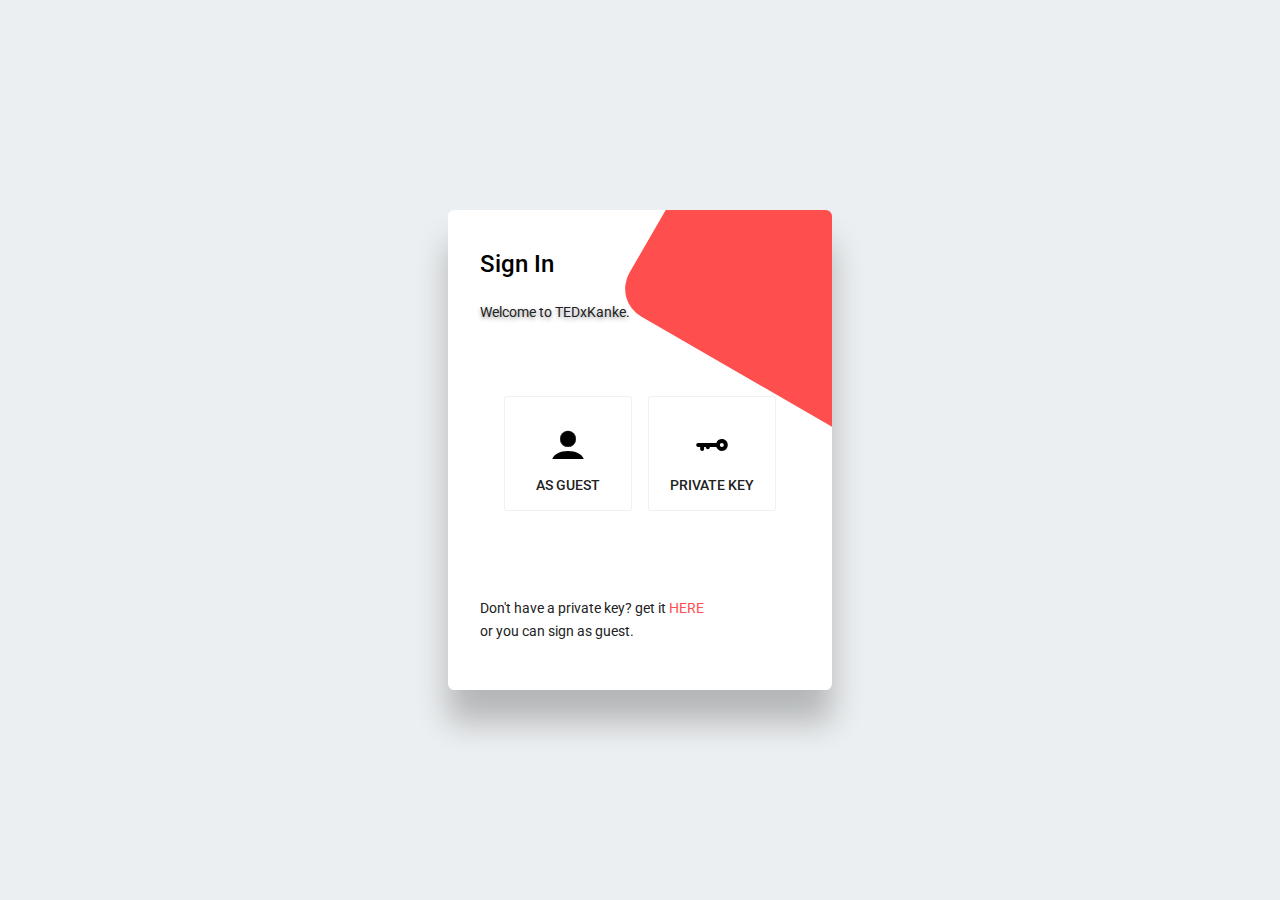
==== RIBC.html @ 10e26afc "8.2.4" ====
<!DOCTYPE html>
    <head>
        <meta charset="utf-8">
        <meta http-equiv="X-UA-Compatible" content="IE=edge">
        <title>RIBC</title>
        <meta name="description" content="Web app for managing interns">
        <meta name="viewport" content="width=device-width, initial-scale=1">
        <!--<link rel="stylesheet" href="css/main.css">-->
        <style>* {
            -webkit-box-sizing: border-box;
                    box-sizing: border-box;
            font-family: 'Roboto', sans-serif;
          }
          
          :root {
            --accent-color: #FF4E4E;
            --background:   34, 34, 34;
            --foreground: #2a2a2a;
            --rgb-bw: 255, 255, 255;
            --light-text: #eee;
            --light-color: #aaa;
            --dark-color: #111;
          }
          
          body {
            margin: 0;
            font-size: 16px;
            background: rgba(var(--background), 1);
            color: rgba(var(--rgb-bw), 1);
            padding-bottom: 3rem;
          }
          
          h1, h2, h3, h4, h5 {
            font-weight: 500;
          }
          
          input[type="checkbox"] {
            display: none;
          }
          
          .checkbox svg {
            fill: none;
            stroke: rgba(var(--rgb-bw), 0.8);
            stroke-width: 6;
            overflow: visible;
            height: 1.6rem;
            width: 1.6rem;
          }
          
          .checkbox svg .check {
            stroke-dashoffset: 70;
            stroke-dasharray: 70;
            -webkit-transition: stroke-dashoffset 0.3s ease;
            transition: stroke-dashoffset 0.3s ease;
          }
          
          .checkbox input:checked + svg {
            stroke: #00C853;
          }
          
          .checkbox input:checked + svg .check {
            stroke-dashoffset: 0;
          }
          
          .switch {
            display: flexbox;
            width: 2rem;
            -ms-flex-line-pack: center;
                align-content: center;
            position: relative;
            height: 1.5rem;
            z-index: 1;
            margin-right: 1rem;
            -ms-flex-item-align: center;
                align-self: center;
            -webkit-tap-highlight-color: transparent;
          }
          
          .switch input {
            opacity: 0;
            width: 0;
            height: 0;
          }
          
          .slider {
            position: absolute;
            cursor: pointer;
            top: 0;
            left: 0;
            right: 0;
            bottom: 0;
            width: 3rem;
            background-color: var(--dark-color);
            -webkit-transition: .4s;
            transition: .4s;
          }
          
          .slider:before {
            position: absolute;
            -ms-flex-item-align: center;
                -ms-grid-row-align: center;
                align-self: center;
            content: "";
            height: 1.6rem;
            width: 1.6rem;
            background-color: white;
            -webkit-transform: translateY(-1px);
                    transform: translateY(-1px);
            -webkit-transition: .4s;
            transition: .4s;
            -webkit-box-shadow: 0 2px 4px rgba(0, 0, 0, 0.24);
                    box-shadow: 0 2px 4px rgba(0, 0, 0, 0.24);
          }
          
          input:checked + .slider {
            background-color: var(--accent-color);
          }
          
          input:checked + .slider:before {
            -webkit-transform: translate(1.5rem, -1px);
                    transform: translate(1.5rem, -1px);
          }
          
          .slider.round {
            border-radius: 2rem;
          }
          
          .slider.round:before {
            border-radius: 50%;
          }
          
          #settings_page {
            padding: 1rem;
          }
          
          #settings_page section {
            width: 100%;
            border-bottom: 1px solid rgba(var(--rgb-bw), 0.1);
            display: -ms-grid;
            display: grid;
            padding-bottom: 1rem;
          }
          
          #settings_page section:last-of-type {
            border: none;
          }
          
          #settings_page h3, #settings_page h4 {
            display: flexbox;
            width: 100%;
            -ms-flex-item-align: center;
                align-self: center;
          }
          
          #settings_page h5 {
            margin: 0;
            -ms-flex-item-align: center;
                -ms-grid-row-align: center;
                align-self: center;
            font-weight: normal;
            opacity: 0.9;
          }
          
          #settings_page button {
            background: transparent;
            border: 1px solid #D32F2F;
            color: #D32F2F;
            margin: 1rem 0;
            width: -webkit-min-content;
            width: -moz-min-content;
            width: min-content;
            white-space: nowrap;
          }
          
          #settings_page button svg {
            fill: none;
            stroke: rgba(var(--rgb-bw), 0.8);
            stroke-width: 6;
            overflow: visible;
            stroke: #D32F2F;
          }
          
          #settings_page button:hover {
            background: #D32F2F;
            color: white;
          }
          
          #settings_page button:hover svg {
            stroke: white;
          }
          
          #settings_page div {
            display: -webkit-box;
            display: -ms-flexbox;
            display: flex;
            width: 100%;
            padding: 1rem 0;
            -ms-flex-line-pack: center;
                align-content: center;
          }
          
          #settings_page .row {
            -webkit-box-flex: 1;
                -ms-flex: 1;
                    flex: 1;
          }
          
          #settings_page .row span {
            font-size: 0.8rem;
          }
          
          #settings_page .border-card {
            color: inherit;
            text-decoration: none;
            display: -webkit-box;
            display: -ms-flexbox;
            display: flex;
            padding: 0.5rem 0;
            width: auto;
          }
          
          #settings_page .border-card svg {
            fill: var(--accent-color);
            display: flexbox;
            height: 2rem;
            -ms-flex-item-align: center;
                align-self: center;
            margin: 0.5rem;
          }
          
          .container-card {
            position: relative;
            background: var(--foreground);
            border-radius: 0.4rem;
          }
          
          .popup-container {
            display: -ms-grid;
            display: grid;
            position: fixed;
            top: 0;
            bottom: 0;
            left: 0;
            right: 0;
            place-items: center;
            background: rgba(0, 0, 0, 0.24);
            z-index: 10;
            -webkit-transition: opacity 0.3s ease;
            transition: opacity 0.3s ease;
          }
          
          .popup-container .popup {
            -ms-flex-item-align: end;
                align-self: flex-end;
            -ms-flex-wrap: wrap;
                flex-wrap: wrap;
            width: 100%;
            border-radius: 0.5rem 0.5rem 0 0;
            padding: 1rem;
            position: relative;
            display: -webkit-box;
            display: -ms-flexbox;
            display: flex;
            background: var(--foreground);
            -webkit-transform: translateY(1rem);
                    transform: translateY(1rem);
            -webkit-transition: -webkit-transform 0.3s ease;
            transition: -webkit-transform 0.3s ease;
            transition: transform 0.3s ease;
            transition: transform 0.3s ease, -webkit-transform 0.3s ease;
            -webkit-box-shadow: 0 2rem 2rem rgba(0, 0, 0, 0.24);
                    box-shadow: 0 2rem 2rem rgba(0, 0, 0, 0.24);
          }
          
          .popup-container .popup h5 {
            margin: 0.5rem 0;
          }
          
          .popup-container .popup button:first-of-type {
            margin-left: auto;
          }
          
          .popup-container .popup .container-header {
            -webkit-box-align: center;
                -ms-flex-align: center;
                    align-items: center;
            padding: 0;
          }
          
          .popup-container .popup .container-header button {
            background: rgba(var(--rgb-bw), 0.1);
            padding: 0.5rem 1rem 0.5rem 0.5rem;
          }
          
          .solid-background {
            background: rgba(var(--background), 1);
          }
          
          a {
            color: var(--accent-color);
            text-decoration: none;
            text-transform: uppercase;
          }
          
          .medium-top-bottom-margin {
            margin: 0.5rem 0;
          }
          
          #sign_in {
            border-radius: 0;
            -webkit-box-orient: vertical;
            -webkit-box-direction: normal;
                -ms-flex-flow: column wrap;
                    flex-flow: column wrap;
            padding: 2rem;
            overflow: hidden;
            margin: 1rem;
            -ms-flex-item-align: center;
                -ms-grid-row-align: center;
                align-self: center;
            width: calc(100% - 2rem);
          }
          
          #sign_in h2 {
            margin: 0.5rem 0;
            z-index: 3;
          }
          
          #sign_in p:first-of-type {
            margin-bottom: 4rem;
            z-index: 3;
            text-shadow: 0 2px 4px rgba(0, 0, 0, 0.4);
          }
          
          #sign_in span {
            position: absolute;
            background: var(--accent-color);
            border-radius: 10%;
            padding: 10rem;
            top: -8rem;
            right: -10rem;
            z-index: 1;
            -webkit-transform: rotate(30deg);
                    transform: rotate(30deg);
          }
          
          #sign_in div:first-of-type {
            display: -webkit-box;
            display: -ms-flexbox;
            display: flex;
            -webkit-box-pack: center;
                -ms-flex-pack: center;
                    justify-content: center;
            margin-bottom: 4rem;
            z-index: 3;
          }
          
          #sign_in div:first-of-type button {
            margin: initial;
            -webkit-box-pack: center;
                -ms-flex-pack: center;
                    justify-content: center;
            text-align: center;
            -webkit-box-orient: vertical;
            -webkit-box-direction: normal;
                -ms-flex-direction: column;
                    flex-direction: column;
            margin: 0.5rem;
            width: 8rem;
            background: var(--foreground);
            -webkit-transition: -webkit-box-shadow 0.3s ease;
            transition: -webkit-box-shadow 0.3s ease;
            transition: box-shadow 0.3s ease;
            transition: box-shadow 0.3s ease, -webkit-box-shadow 0.3s ease;
            border: 1px solid rgba(var(--rgb-bw), 0.06);
          }
          
          #sign_in div:first-of-type button svg {
            height: 2rem;
            width: 2rem;
            margin: 1rem;
          }
          
          #sign_in div:first-of-type button:hover {
            -webkit-box-shadow: 0.1rem 0.2rem 2rem rgba(0, 0, 0, 0.24);
                    box-shadow: 0.1rem 0.2rem 2rem rgba(0, 0, 0, 0.24);
          }
          
          #sign_in #priv_key_sign_in {
            display: -webkit-box;
            display: -ms-flexbox;
            display: flex;
            -webkit-box-orient: vertical;
            -webkit-box-direction: normal;
                -ms-flex-flow: column wrap;
                    flex-flow: column wrap;
            z-index: 3;
          }
          
          #sign_in #priv_key_sign_in .input {
            background: rgba(0, 0, 0, 0.24);
          }
          
          #sign_in #priv_key_sign_in button {
            margin-left: initial;
            margin-bottom: 2rem;
            background: rgba(var(--rgb-bw), 0.04);
            width: -webkit-fit-content;
            width: -moz-fit-content;
            width: fit-content;
          }
          
          .task {
            display: -ms-grid;
            display: grid;
            -ms-grid-columns: auto 1fr;
                grid-template-columns: auto 1fr;
            margin: 0 1rem;
          }
          
          .task:last-of-type .left .line {
            -webkit-transform: scaleY(0);
                    transform: scaleY(0);
          }
          
          .task .left {
            display: -webkit-box;
            display: -ms-flexbox;
            display: flex;
            position: relative;
            -webkit-box-pack: center;
                -ms-flex-pack: center;
                    justify-content: center;
            padding-top: 0.5rem;
          }
          
          .task .left .circle {
            display: -webkit-inline-box;
            display: -ms-inline-flexbox;
            display: inline-flex;
            position: relative;
            -ms-flex-item-align: start;
                align-self: flex-start;
            height: 1rem;
            width: 1rem;
            border-radius: 50%;
            background: var(--foreground);
            border: solid 2px rgba(var(--rgb-bw), 0.4);
            z-index: 1;
          }
          
          .task .left .line {
            position: absolute;
            left: 50%;
            height: 100%;
            width: 2px;
            -webkit-transform: translateX(-50%) scaleY(1);
                    transform: translateX(-50%) scaleY(1);
            background-color: rgba(var(--rgb-bw), 0.4);
          }
          
          .task .right {
            margin-left: 1rem;
            display: -webkit-box;
            display: -ms-flexbox;
            display: flex;
            -webkit-box-orient: vertical;
            -webkit-box-direction: normal;
                -ms-flex-direction: column;
                    flex-direction: column;
            width: 100%;
          }
          
          .task .right .apply-cont {
            width: 100%;
            display: -webkit-box;
            display: -ms-flexbox;
            display: flex;
            -webkit-box-orient: horizontal;
            -webkit-box-direction: normal;
                -ms-flex-direction: row;
                    flex-direction: row;
          }
          
          .task .right .apply-cont h4 {
            -webkit-box-flex: 1;
                -ms-flex: 1;
                    flex: 1;
          }
          
          .task h4 {
            margin-top: 0.4rem;
            margin-bottom: 1rem;
          }
          
          .task p {
            padding-bottom: 2rem;
          }
          
          .task .assigned-interns .assigned-intern {
            padding: 0.4rem;
          }
          
          .completed-task .left .circle {
            border: solid 2px #00C853 !important;
            background: #00C853 !important;
          }
          
          .completed-task .left .line {
            background-color: #00C853 !important;
          }
          
          .page {
            gap: 1rem;
            display: -ms-grid;
            display: grid;
            position: relative;
            margin: 1rem;
            -webkit-animation: fadein 0.4s ease;
                    animation: fadein 0.4s ease;
          }
          
          .fade-in {
            -webkit-animation: fadein 0.4s ease;
                    animation: fadein 0.4s ease;
          }
          
          @-webkit-keyframes fadein {
            0% {
              opacity: 0;
            }
            100% {
              opacity: 1;
            }
          }
          
          @keyframes fadein {
            0% {
              opacity: 0;
            }
            100% {
              opacity: 1;
            }
          }
          
          .title {
            font-weight: 500;
          }
          
          .padding {
            padding: 1rem;
          }
          
          #dashboard {
            padding-bottom: 5rem;
            -ms-grid-columns: auto;
                grid-template-columns: auto;
          }
          
          #dashboard .container-card svg:first-of-type {
            fill: rgba(var(--rgb-bw), 1);
            height: 1.4rem;
            width: 1.4rem;
            margin-right: 0.5rem;
          }
          
          #background_art {
            position: fixed;
            pointer-events: none;
            height: 100vh;
            top: 0;
            bottom: 0;
            right: 0;
            z-index: -1;
            overflow: visible;
          }
          
          #confirmation {
            -webkit-box-orient: vertical;
            -webkit-box-direction: normal;
                -ms-flex-direction: column;
                    flex-direction: column;
            -webkit-box-pack: center;
                -ms-flex-pack: center;
                    justify-content: center;
            padding: 1rem;
          }
          
          #confirmation p {
            margin: 1rem;
            font-size: 1rem;
            font-weight: 500;
            color: rgba(var(--rgb-bw), 1) !important;
          }
          
          #confirmation div {
            display: -webkit-box;
            display: -ms-flexbox;
            display: flex;
          }
          
          #confirmation div button:first-of-type {
            margin-left: auto;
          }
          
          .input {
            display: -webkit-box;
            display: -ms-flexbox;
            display: flex;
            width: 100%;
            margin: 1rem 0;
            background: rgba(var(--rgb-bw), 0.06);
            -webkit-box-align: center;
                -ms-flex-align: center;
                    align-items: center;
            border-radius: 0.2rem;
            overflow: hidden;
          }
          
          .input input, .input textarea {
            color: var(--light-text);
            padding: 1rem 0.5rem;
            width: 100%;
            font-size: 1rem;
            background: transparent;
            margin-left: 0;
          }
          
          .input input:focus, .input textarea:focus {
            outline: none;
          }
          
          .input svg {
            height: 1.2rem;
            width: 1.2rem;
            margin: 0 0.5rem 0 1rem;
            fill: none;
            stroke: rgba(var(--rgb-bw), 0.8);
            stroke-width: 6;
            overflow: visible;
          }
          
          .input:focus-within {
            background: rgba(0, 0, 0, 0.1);
          }
          
          input, button, textarea {
            position: relative;
            border: none;
            font-size: 1rem;
            border-radius: 0.2rem;
          }
          
          button {
            position: relative;
            height: inherit;
            padding: 1rem;
            background: transparent;
            -webkit-transition: background 0.3s ease;
            transition: background 0.3s ease;
            display: -webkit-inline-box;
            display: -ms-inline-flexbox;
            display: inline-flex;
            -webkit-box-align: center;
                -ms-flex-align: center;
                    align-items: center;
            margin: 0 0.2rem;
            font-weight: 500;
            text-transform: uppercase;
            cursor: pointer;
            color: var(--light-text);
            font-size: 0.9rem;
          }
          
          button svg {
            fill: rgba(var(--rgb-bw), 1);
            height: 1rem;
          }
          
          button:focus {
            outline: none;
          }
          
          button[disabled] {
            opacity: 0.5 !important;
            cursor: default;
          }
          
          .show {
            display: block;
          }
          
          .hide {
            opacity: 0;
            pointer-events: none;
          }
          
          .hide-completely {
            display: none !important;
          }
          
          .hide-on-mobile, .hide-page-on-mobile {
            display: none;
          }
          
          .hide-on-desktop {
            display: initial;
          }
          
          .no-transformations {
            -webkit-transform: none !important;
                    transform: none !important;
          }
          
          .no-bottom-margin {
            margin-bottom: 0;
          }
          
          .top-margin {
            margin-top: 0.3rem;
          }
          
          .chatInput {
            overflow: hidden;
            -webkit-box-align: center;
                -ms-flex-align: center;
                    align-items: center;
            padding: 0;
          }
          
          .chatInput textarea {
            resize: none;
          }
          
          .chatInput button {
            -webkit-transition: -webkit-transform 0.3s ease;
            transition: -webkit-transform 0.3s ease;
            transition: transform 0.3s ease;
            transition: transform 0.3s ease, -webkit-transform 0.3s ease;
            -webkit-transform: scale(0);
                    transform: scale(0);
            -ms-flex-item-align: end;
                align-self: flex-end;
            padding: 1rem;
          }
          
          .chatInput button svg {
            margin: 0;
            fill: rgba(var(--rgb-bw), 1);
          }
          
          #top_nav {
            position: relative;
            display: -webkit-box;
            display: -ms-flexbox;
            display: flex;
            -webkit-box-orient: horizontal;
            -webkit-box-direction: normal;
                -ms-flex-direction: row;
                    flex-direction: row;
            -webkit-box-align: center;
                -ms-flex-align: center;
                    align-items: center;
            padding: 0.5rem;
            z-index: 4;
          }
          
          #top_nav .spacer {
            -webkit-box-flex: 1;
                -ms-flex: 1;
                    flex: 1;
          }
          
          #top_nav .logo {
            margin-right: 0.5rem;
          }
          
          .logo {
            display: -webkit-box;
            display: -ms-flexbox;
            display: flex;
            -webkit-box-align: center;
                -ms-flex-align: center;
                    align-items: center;
            font-size: 1.2rem;
            -webkit-box-pack: center;
                -ms-flex-pack: center;
                    justify-content: center;
            width: 100%;
          }
          
          .logo .cls-2, .logo .cls-3 {
            fill: rgba(var(--rgb-bw), 1);
            font-size: 146.9px;
            font-family: ArialMT, Arial;
          }
          
          .logo svg {
            height: 2.5rem;
          }
          
          .logo h4 {
            margin: 0;
          }
          
          .active {
            opacity: 1 !important;
            color: var(--accent-color);
          }
          
          .active svg {
            fill: var(--accent-color);
          }
          
          .svg-margin-right svg {
            margin-right: 0.5rem;
          }
          
          .project-card {
            text-transform: capitalize;
          }
          
          .intern-card {
            -webkit-user-select: none;
               -moz-user-select: none;
                -ms-user-select: none;
                    user-select: none;
          }
          
          .intern-card span:first-of-type {
            padding: 0.8rem;
            border-radius: 50%;
            background: #00897B;
            margin-right: 1rem;
            color: rgba(var(--background), 1);
            font-weight: 500;
            font-size: 1.2rem;
            line-height: 0;
            display: -webkit-inline-box;
            display: -ms-inline-flexbox;
            display: inline-flex;
            -webkit-box-pack: center;
                -ms-flex-pack: center;
                    justify-content: center;
            -webkit-box-align: center;
                -ms-flex-align: center;
                    align-items: center;
            text-transform: uppercase;
          }
          
          .intern-card span:first-of-type::after {
            content: "";
            display: block;
            padding-bottom: 100%;
          }
          
          .intern-card span:nth-of-type(2) {
            -webkit-box-flex: 1;
                -ms-flex: 1;
                    flex: 1;
            text-transform: capitalize;
          }
          
          .intern-card span:nth-of-type(3) {
            display: -webkit-inline-box;
            display: -ms-inline-flexbox;
            display: inline-flex;
            -webkit-box-align: center;
                -ms-flex-align: center;
                    align-items: center;
            -ms-flex-line-pack: center;
                align-content: center;
            font-weight: 500;
            font-size: 1.2rem;
            color: var(--light-text);
          }
          
          .intern-card span:nth-of-type(3) svg {
            fill: #FF5722 !important;
            height: 1rem !important;
            width: 1rem !important;
            margin-right: 0.2rem;
          }
          
          .card {
            display: -webkit-box;
            display: -ms-flexbox;
            display: flex;
            -webkit-box-orient: horizontal;
            -webkit-box-direction: normal;
                -ms-flex-direction: row;
                    flex-direction: row;
            position: relative;
            -webkit-box-align: center;
                -ms-flex-align: center;
                    align-items: center;
            margin-bottom: 0.5rem;
            padding: 1rem;
          }
          
          .request-card {
            display: -webkit-box;
            display: -ms-flexbox;
            display: flex;
            position: relative;
            margin-bottom: 0.5rem;
            -webkit-box-align: left;
                -ms-flex-align: left;
                    align-items: left;
            -ms-flex-wrap: wrap;
                flex-wrap: wrap;
            padding: 1rem;
            border-bottom: 1px solid rgba(var(--rgb-bw), 0.1);
          }
          
          .request-card p {
            margin-top: 0;
            width: 100%;
            font-size: 1rem;
          }
          
          .request-card b {
            font-weight: 500;
          }
          
          .request-card button {
            padding: 0.2rem 0.6rem 0.2rem 0;
          }
          
          .request-card button:first-of-type {
            margin-left: auto;
          }
          
          .request-card:last-of-type {
            border-bottom: none;
          }
          
          .dropdown {
            position: relative;
            /*&:hover .dropdown-content {
                  display: flex;
              }*/
          }
          
          .dropdown-content {
            overflow: hidden;
            position: absolute;
            z-index: 2;
            margin: 1rem;
            right: 2rem;
            min-width: 24rem;
            background: var(--foreground);
            -webkit-box-shadow: 0.2rem 0.4rem 1rem rgba(0, 0, 0, 0.24), -0.1rem -0.2rem 0.4rem rgba(0, 0, 0, 0.12);
                    box-shadow: 0.2rem 0.4rem 1rem rgba(0, 0, 0, 0.24), -0.1rem -0.2rem 0.4rem rgba(0, 0, 0, 0.12);
            border-radius: 0.2rem;
          }
          
          #intern_updates .container-header {
            padding-right: 0;
            border-bottom: 1px solid rgba(var(--rgb-bw), 0.1);
          }
          
          #intern_updates .container-header button {
            padding: 1rem 0;
          }
          
          #intern_updates .container-header button:first-of-type {
            margin-right: 1rem;
          }
          
          #intern_updates .container-header button:last-of-type {
            margin-right: 1rem;
          }
          
          #update_container, #requests_container {
            display: -webkit-box;
            display: -ms-flexbox;
            display: flex;
            max-height: 80vh;
            overflow-y: auto;
            -webkit-box-orient: vertical;
            -webkit-box-direction: normal;
                -ms-flex-direction: column;
                    flex-direction: column;
          }
          
          #updates {
            -webkit-transition: opacity 0.3s ease;
            transition: opacity 0.3s ease;
          }
          
          .update {
            display: -webkit-box;
            display: -ms-flexbox;
            display: flex;
            -webkit-box-orient: vertical;
            -webkit-box-direction: normal;
                -ms-flex-direction: column;
                    flex-direction: column;
            padding: 1rem;
          }
          
          .update h4, .update h5 {
            margin: 0.2rem 0;
          }
          
          .update h4 {
            font-weight: bold;
            text-transform: capitalize;
          }
          
          .update h5 {
            color: #29B6F6;
            font-size: 0.7rem;
            font-weight: 500;
            text-transform: uppercase;
          }
          
          .container-header {
            display: -webkit-box;
            display: -ms-flexbox;
            display: flex;
            -webkit-box-align: center;
                -ms-flex-align: center;
                    align-items: center;
            -webkit-box-orient: horizontal;
            -webkit-box-direction: normal;
                -ms-flex-direction: row;
                    flex-direction: row;
            width: 100%;
            padding: 0 1rem;
          }
          
          .container-header h3 {
            -webkit-box-flex: 1;
                -ms-flex: 1;
                    flex: 1;
            font-weight: 500;
          }
          
          .container-header span {
            color: var(--accent-color);
            border-radius: 0.2rem;
            margin-right: 0.2rem;
            padding: 0.5rem 1rem;
            font-weight: 500;
          }
          
          .back-arrow {
            fill: none;
            stroke: rgba(var(--rgb-bw), 0.8);
            stroke-width: 6;
            overflow: visible;
            width: 2rem;
            height: 2rem;
            padding: 0.5rem 0.5rem 0.5rem 0;
            cursor: pointer;
          }
          
          .close-svg, .tick-mark {
            fill: none;
            stroke: rgba(var(--rgb-bw), 0.8);
            stroke-width: 6;
            overflow: visible;
            height: 2rem;
            width: 2rem;
          }
          
          .close-svg {
            padding: 0.6rem;
          }
          
          #textCopied {
            padding: 1rem;
            border-radius: 2rem;
            background: var(--sec-color);
            position: fixed;
            bottom: 0;
            pointer-events: none;
            margin: 2rem 0;
            left: 50%;
            -webkit-transform: translateX(-50%);
                    transform: translateX(-50%);
            -webkit-transition: 0.3s opacity ease;
            transition: 0.3s opacity ease;
            z-index: 10;
          }
          
          #intern_info {
            -webkit-box-orient: vertical;
            -webkit-box-direction: normal;
                -ms-flex-direction: column;
                    flex-direction: column;
          }
          
          #intern_info div {
            display: -webkit-box;
            display: -ms-flexbox;
            display: flex;
            -webkit-box-orient: horizontal;
            -webkit-box-direction: normal;
                -ms-flex-direction: row;
                    flex-direction: row;
            -webkit-box-align: center;
                -ms-flex-align: center;
                    align-items: center;
            width: 100%;
            margin-bottom: 1rem;
          }
          
          #intern_info div span {
            -webkit-box-flex: 1;
                -ms-flex: 1;
                    flex: 1;
            word-break: break-all;
            font-size: 0.9rem;
          }
          
          #intern_info div svg {
            fill: rgba(var(--rgb-bw), 1);
            height: 2.5rem;
            padding: 0.6rem;
            overflow: visible;
          }
          
          #intern_info .gold-fill {
            fill: #FF5722;
          }
          
          #intern_info #update_intern_score h4 {
            margin: 0;
            font-size: 2rem;
          }
          
          #intern_info #update_intern_score button {
            border: 1px solid rgba(var(--rgb-bw), 0.1);
          }
          
          #intern_info #update_intern_score button svg {
            stroke-width: 10;
            fill: none;
            stroke: var(--accent-color);
          }
          
          #intern_info #update_intern_score rect {
            stroke: transparent;
          }
          
          #intern_info h3 {
            text-transform: capitalize;
          }
          
          #intern_info h4, #intern_info h5 {
            margin-top: 0.5rem;
          }
          
          #project_info {
            -webkit-box-orient: vertical;
            -webkit-box-direction: normal;
                -ms-flex-direction: column;
                    flex-direction: column;
          }
          
          .branch-btn {
            border-radius: 0;
            padding: 0.5rem;
            border-radius: 0.2rem;
            margin: 0.5rem 0.5rem 0.5rem 0;
            -webkit-user-select: none;
               -moz-user-select: none;
                -ms-user-select: none;
                    user-select: none;
          }
          
          .active-branch {
            opacity: 1;
            color: var(--accent-color);
            background: rgba(var(--rgb-bw), 0.04);
          }
          
          .active-project {
            background: rgba(var(--rgb-bw), 0.06);
          }
          
          .opac {
            opacity: 1 !important;
          }
          
          p {
            font-size: 0.9rem;
            line-height: 1.6;
            color: var(--light-text);
          }
          
          .task-list-item {
            display: -ms-grid;
            display: grid;
            -ms-grid-columns: auto auto 1fr auto;
                grid-template-columns: auto auto 1fr auto;
                grid-template-areas: 'status . title options'
           'status . interns interns'
           'status . description description';
            padding: 1rem;
            gap: 0.5rem;
            -webkit-box-align: center;
                -ms-flex-align: center;
                    align-items: center;
            background: rgba(var(--rgb-bw), 0.02);
          }
          
          .task-list-item .checkbox {
            -ms-grid-row: 1;
            -ms-grid-row-span: 3;
            -ms-grid-column: 1;
            grid-area: status;
            padding: 0.5rem 0.5rem 0.5rem 0;
            -ms-flex-item-align: start !important;
                align-self: flex-start !important;
          }
          
          .task-list-item:first-of-type {
            margin-top: 1rem;
            border-radius: 0.2rem 0.2rem 0 0;
          }
          
          .task-list-item:last-of-type {
            border-radius: 0 0 0.2rem 0.2rem;
            border-bottom: none;
            margin-bottom: 1rem;
          }
          
          .task-list-item h4 {
            font-weight: 500;
            margin: 0;
          }
          
          .task-list-item .title {
            -ms-grid-row: 1;
            -ms-grid-column: 3;
            grid-area: title;
          }
          
          .task-list-item .assigned-interns {
            -ms-grid-row: 2;
            -ms-grid-column: 3;
            -ms-grid-column-span: 2;
            grid-area: interns;
          }
          
          .task-list-item .task-option {
            -ms-grid-row: 1;
            -ms-grid-column: 4;
            grid-area: options;
            cursor: pointer;
            opacity: 1;
            -webkit-transition: opacity 0.3s ease;
            transition: opacity 0.3s ease;
          }
          
          .task-list-item .task-option svg {
            width: 2rem;
            height: 2rem;
            padding: 0.5rem;
            overflow: visible;
            fill: rgba(var(--rgb-bw), 0.8);
          }
          
          .task-list-item p {
            -ms-grid-row: 3;
            -ms-grid-column: 3;
            -ms-grid-column-span: 2;
            grid-area: description;
            margin: 0;
            text-overflow: ellipsis;
            overflow: hidden;
            max-width: 100%;
          }
          
          .assigned-interns {
            display: -webkit-box;
            display: -ms-flexbox;
            display: flex;
            -ms-flex-wrap: wrap;
                flex-wrap: wrap;
          }
          
          .assigned-interns .assigned-intern {
            -webkit-user-select: none;
               -moz-user-select: none;
                -ms-user-select: none;
                    user-select: none;
            display: -webkit-box;
            display: -ms-flexbox;
            display: flex;
            font-size: 0.8rem;
            margin: 0.2rem 0.5rem 0.2rem 0;
            padding: 0.2rem 0 0.2rem 0.4rem;
            border-radius: 0.2rem;
            border: 1px solid rgba(var(--rgb-bw), 0.24);
            -webkit-box-align: center;
                -ms-flex-align: center;
                    align-items: center;
            white-space: nowrap;
            text-transform: capitalize;
          }
          
          .assigned-interns .assigned-intern button {
            padding: 0.2rem;
          }
          
          .assigned-interns .assigned-intern button svg {
            padding: 0.2rem;
            height: 1rem;
            width: 1rem;
          }
          
          .commit {
            color: var(--accent-color);
            border: 1px solid var(--accent-color);
            padding: 0.6rem;
          }
          
          #task_context {
            -webkit-transition: 0.3s opacity ease;
            transition: 0.3s opacity ease;
            top: 0;
            right: 0;
            margin: 0 2rem;
            list-style: none;
            padding: 0.5rem 0;
            width: -webkit-max-content;
            width: -moz-max-content;
            width: max-content;
            border-radius: 0.2rem;
            position: absolute;
            background: var(--foreground);
            -webkit-box-shadow: 0.2rem 0.4rem 1rem rgba(0, 0, 0, 0.24), -0.1rem -0.2rem 0.4rem rgba(0, 0, 0, 0.16);
                    box-shadow: 0.2rem 0.4rem 1rem rgba(0, 0, 0, 0.24), -0.1rem -0.2rem 0.4rem rgba(0, 0, 0, 0.16);
          }
          
          #task_context li {
            padding: 0.8rem 1rem;
            display: -webkit-box;
            display: -ms-flexbox;
            display: flex;
            -webkit-box-align: center;
                -ms-flex-align: center;
                    align-items: center;
          }
          
          #task_context li svg {
            margin-right: 1rem;
            width: 1.2rem;
            height: 1.2rem;
            fill: none;
            stroke: rgba(var(--rgb-bw), 0.8);
            stroke-width: 6;
            overflow: visible;
          }
          
          .temp-task {
            padding: 1rem;
            background: rgba(var(--rgb-bw), 0.02);
            display: -webkit-box;
            display: -ms-flexbox;
            display: flex;
            -ms-flex-wrap: wrap;
                flex-wrap: wrap;
          }
          
          .temp-task .input {
            margin: 0.4rem 0;
          }
          
          #branch_container {
            display: -webkit-box;
            display: -ms-flexbox;
            display: flex;
            -webkit-box-orient: horizontal;
            -webkit-box-direction: normal;
                -ms-flex-flow: row wrap;
                    flex-flow: row wrap;
            margin: 1rem 0;
          }
          
          #notification {
            display: -webkit-box;
            display: -ms-flexbox;
            display: flex;
          }
          
          #projects_container, #interns_container {
            margin-bottom: 1rem;
          }
          
          #projects_container .container-header svg, #interns_container .container-header svg {
            padding: 0.5rem;
            height: 2rem;
            width: 2rem;
            opacity: 0.9;
            fill: rgba(var(--rgb-bw), 1);
            margin-right: 0;
          }
          
          #bottom_nav {
            position: fixed;
            bottom: 0;
            display: -webkit-box;
            display: -ms-flexbox;
            display: flex;
            -webkit-box-orient: horizontal;
            -webkit-box-direction: normal;
                -ms-flex-direction: row;
                    flex-direction: row;
            width: 100vw;
            background: var(--foreground);
            z-index: 4;
            border-top: 1px solid rgba(var(--rgb-bw), 0.1);
          }
          
          #bottom_nav button {
            padding: 0.2rem;
            width: 100%;
            -webkit-box-pack: center;
                -ms-flex-pack: center;
                    justify-content: center;
            font-size: 0.7rem;
            font-weight: normal;
            -webkit-box-orient: vertical;
            -webkit-box-direction: normal;
                -ms-flex-direction: column;
                    flex-direction: column;
          }
          
          #bottom_nav button svg {
            margin: 0.4rem;
          }
          
          #edit_data {
            padding: 1rem;
            padding-top: 0;
          }
          
          #show_message {
            -webkit-transform: translate(0, 0.4rem);
                    transform: translate(0, 0.4rem);
            -webkit-transition: opacity 0.3s ease, -webkit-transform 0.3s ease;
            transition: opacity 0.3s ease, -webkit-transform 0.3s ease;
            transition: transform 0.3s ease, opacity 0.3s ease;
            transition: transform 0.3s ease, opacity 0.3s ease, -webkit-transform 0.3s ease;
            -webkit-box-shadow: 0.2rem 0.4rem 0.8rem rgba(0, 0, 0, 0.16);
                    box-shadow: 0.2rem 0.4rem 0.8rem rgba(0, 0, 0, 0.16);
            -webkit-box-align: center;
                -ms-flex-align: center;
                    align-items: center;
            -webkit-box-orient: horizontal;
            -webkit-box-direction: normal;
                -ms-flex-direction: row;
                    flex-direction: row;
            display: -webkit-box;
            display: -ms-flexbox;
            display: flex;
            color: white;
            position: fixed;
            bottom: 0;
            right: 0;
            width: 100%;
            z-index: 11;
          }
          
          #show_message span {
            font-weight: 500;
            padding: 1rem;
            -webkit-box-flex: 1;
                -ms-flex: 1;
                    flex: 1;
          }
          
          #show_message button {
            padding: 0.5rem 1rem;
            margin: 0;
          }
          
          #show_message button svg {
            stroke: white;
          }
          
          #interns_list {
            -webkit-box-orient: vertical;
            -webkit-box-direction: normal;
                -ms-flex-direction: column;
                    flex-direction: column;
            min-width: 20rem;
          }
          
          #interns_list #interns_list_container {
            min-height: 50vh;
            max-height: 50vh;
            overflow-y: auto;
          }
          
          #best_interns_container, #project_list_container {
            margin-bottom: 1rem;
          }
          
          #best_interns_container .container-header, #project_list_container .container-header {
            padding-right: 0;
          }
          
          #edit_data_fig {
            fill: rgba(var(--rgb-bw), 0.6);
            width: 60vw;
            margin: 2rem 0;
          }
          
          #floating_btn {
            position: fixed;
            z-index: 3;
            bottom: 0;
            right: 0;
            -webkit-box-pack: center;
                -ms-flex-pack: center;
                    justify-content: center;
            background: var(--accent-color);
            border-radius: 50%;
            opacity: 1;
            margin: 1rem 1rem 4rem 1rem;
            -webkit-box-shadow: 0.2rem 0.3rem 1rem rgba(0, 0, 0, 0.24);
                    box-shadow: 0.2rem 0.3rem 1rem rgba(0, 0, 0, 0.24);
          }
          
          #floating_btn svg {
            height: 1.4rem;
            width: 1.4rem;
            -webkit-transform: translate(-2px, 2px);
                    transform: translate(-2px, 2px);
            fill: white;
          }
          
          .header {
            position: -webkit-sticky;
            position: sticky;
            top: 0;
            background: var(--foreground);
            display: -webkit-box;
            display: -ms-flexbox;
            display: flex;
            -webkit-box-orient: horizontal;
            -webkit-box-direction: normal;
                -ms-flex-flow: row;
                    flex-flow: row;
            border-bottom: 1px solid rgba(var(--rgb-bw), 0.1);
            -webkit-box-align: center;
                -ms-flex-align: center;
                    align-items: center;
            z-index: 2;
            border-radius: 0.4rem 0.4rem 0 0;
          }
          
          .header svg {
            fill: none;
            stroke: rgba(var(--rgb-bw), 0.8);
            stroke-width: 6;
            overflow: visible;
            height: 2rem;
            width: 2rem;
            cursor: pointer;
            padding: 0.4rem;
            margin-left: 1rem;
          }
          
          .header h3 {
            padding: 0 0.5rem;
            display: inline-flexbox;
          }
          
          .appear-on-scroll-up {
            position: fixed !important;
            top: 0;
            width: 100%;
            height: 4rem !important;
          }
          
          #loader {
            text-align: center;
          }
          
          #loader h4 {
            font-weight: normal;
          }
          
          #loader .logo {
            -webkit-box-pack: center;
                -ms-flex-pack: center;
                    justify-content: center;
            margin: 2rem 0;
          }
          
          .loader {
            height: 4rem;
            width: 4rem;
            stroke-width: 2;
            overflow: visible;
            stroke: var(--accent-color);
            fill: none;
            stroke-dashoffset: 180;
            stroke-dasharray: 180;
            will-change: stroke-dashoffset;
          }
          
          .loading-animation {
            -webkit-animation: load 3.6s linear infinite, spin 1s linear infinite;
                    animation: load 3.6s linear infinite, spin 1s linear infinite;
          }
          
          .back-art {
            position: absolute;
            z-index: 0;
          }
          
          #intern_view {
            overflow: hidden;
            -ms-flex-item-align: start;
                align-self: flex-start;
            background: #B3E5FC;
            padding: 1.2rem;
            color: black;
          }
          
          #intern_view h4 {
            position: relative;
            z-index: 1;
            padding: 0 1rem;
            margin-bottom: 2rem;
            color: #311B92;
          }
          
          #intern_view p {
            color: rgba(0, 0, 0, 0.9);
          }
          
          #intern_view #assigned_task {
            padding: 0 1rem;
            position: relative;
            z-index: 1;
          }
          
          #intern_view .back-art:nth-of-type(1) {
            border-radius: 50%;
            border: #3F51B580 2px solid;
            padding: 4rem;
            left: 10rem;
            top: -2rem;
          }
          
          #intern_view .back-art:nth-of-type(2) {
            border-radius: 50%;
            border: #7E57C280 2px solid;
            padding: 1rem;
            left: 18rem;
            top: 4rem;
          }
          
          #intern_view .back-art:nth-of-type(3) {
            -webkit-transform: rotate(45deg);
                    transform: rotate(45deg);
            border-radius: 10%;
            background: #3949AB80;
            padding: 2rem;
            right: -1rem;
            bottom: -2rem;
          }
          
          #status_map_container {
            position: relative;
            overflow: hidden;
            background: #B9F6CA;
          }
          
          #status_map_container .back-art {
            border-radius: 10%;
          }
          
          #status_map_container .back-art:first-of-type {
            background: rgba(105, 240, 174, 0.3);
            padding: 16rem;
            -webkit-transform: rotate(60deg);
                    transform: rotate(60deg);
            top: -8rem;
            left: -6rem;
          }
          
          #status_map_container .back-art:nth-of-type(2) {
            background: rgba(105, 240, 174, 0.4);
            padding: 12rem;
            -webkit-transform: rotate(70deg);
                    transform: rotate(70deg);
            bottom: -8rem;
            right: -6rem;
          }
          
          #status_map_container .branch-btn {
            color: rgba(0, 0, 0, 0.8);
          }
          
          #status_map_container p {
            color: rgba(0, 0, 0, 0.9);
          }
          
          #status_map_container .active-branch {
            color: white;
            background: rgba(0, 200, 83, 0.6);
          }
          
          #status_map_container #status_map {
            position: relative;
            z-index: 1;
            padding: 1rem;
            color: #000;
          }
          
          #status_map_container #status_map h2 {
            margin: 0.4rem 0;
            text-transform: capitalize;
          }
          
          #status_map_container #status_map .circle {
            background: #B9F6CA;
            border: 2px solid rgba(0, 0, 0, 0.4);
          }
          
          #status_map_container #status_map .line {
            background: rgba(0, 0, 0, 0.4);
          }
          
          #status_map_container #status_map .assigned-intern {
            border: rgba(0, 0, 0, 0.4) 1px solid;
          }
          
          #status_map_container #status_map .apply-btn {
            color: #1B5E20;
            background: rgba(0, 200, 83, 0.2);
          }
          
          .apply-btn {
            padding: 0.3rem 0.6rem;
          }
          
          .icon {
            height: 2rem !important;
            width: 2rem !important;
            padding: 0.4rem;
            border-radius: 0.4rem;
            margin-right: 0.4rem;
            overflow: visible;
            fill: none !important;
            stroke: #00C853;
            stroke-width: 8;
            background: white;
          }
          
          .watching {
            position: relative;
            padding-left: 1rem;
            padding-top: 1rem;
            display: -webkit-box;
            display: -ms-flexbox;
            display: flex;
            -webkit-box-orient: horizontal;
            -webkit-box-direction: normal;
                -ms-flex-direction: row;
                    flex-direction: row;
            -webkit-box-align: center;
                -ms-flex-align: center;
                    align-items: center;
            color: #000;
            z-index: 1;
          }
          
          .watching h4 {
            -webkit-box-flex: 1;
                -ms-flex: 1;
                    flex: 1;
            font-weight: 500;
          }
          
          .watching button {
            padding: 1rem;
          }
          
          .watching button svg {
            fill: none !important;
            fill: none;
            stroke: rgba(var(--rgb-bw), 0.8);
            stroke-width: 6;
            overflow: visible;
            stroke: #000;
          }
          
          #right {
            padding: 0 1rem;
          }
          
          #right div:first-of-type {
            display: -webkit-box;
            display: -ms-flexbox;
            display: flex;
            -webkit-box-orient: horizontal;
            -webkit-box-direction: normal;
                -ms-flex-direction: row;
                    flex-direction: row;
          }
          
          #right div:first-of-type h2 {
            -webkit-box-flex: 1;
                -ms-flex: 1;
                    flex: 1;
            margin: 0.4rem 0;
          }
          
          #right div:first-of-type button {
            border: 1px solid rgba(var(--rgb-bw), 0.06);
          }
          
          .center {
            position: relative;
            display: -ms-grid;
            display: grid;
            place-content: center;
            height: 100%;
            text-align: center;
          }
          
          @-webkit-keyframes load {
            50% {
              stroke-dashoffset: 0;
            }
          }
          
          @keyframes load {
            50% {
              stroke-dashoffset: 0;
            }
          }
          
          @-webkit-keyframes spin {
            0% {
              -webkit-transform: rotate(0);
                      transform: rotate(0);
            }
            100% {
              -webkit-transform: rotate(359deg);
                      transform: rotate(359deg);
            }
          }
          
          @keyframes spin {
            0% {
              -webkit-transform: rotate(0);
                      transform: rotate(0);
            }
            100% {
              -webkit-transform: rotate(359deg);
                      transform: rotate(359deg);
            }
          }
          
          .update-mi svg {
            -webkit-animation: shake 0.6s ease;
                    animation: shake 0.6s ease;
            -webkit-transform-origin: top;
                    transform-origin: top;
          }
          
          @-webkit-keyframes shake {
            0% {
              -webkit-transform: rotate(30deg);
                      transform: rotate(30deg);
            }
            20% {
              -webkit-transform: rotate(-30deg);
                      transform: rotate(-30deg);
            }
            40% {
              -webkit-transform: rotate(20deg);
                      transform: rotate(20deg);
            }
            60% {
              -webkit-transform: rotate(-20deg);
                      transform: rotate(-20deg);
            }
            80% {
              -webkit-transform: rotate(10deg);
                      transform: rotate(10deg);
            }
            100% {
              -webkit-transform: rotate(0deg);
                      transform: rotate(0deg);
            }
          }
          
          @keyframes shake {
            0% {
              -webkit-transform: rotate(30deg);
                      transform: rotate(30deg);
            }
            20% {
              -webkit-transform: rotate(-30deg);
                      transform: rotate(-30deg);
            }
            40% {
              -webkit-transform: rotate(20deg);
                      transform: rotate(20deg);
            }
            60% {
              -webkit-transform: rotate(-20deg);
                      transform: rotate(-20deg);
            }
            80% {
              -webkit-transform: rotate(10deg);
                      transform: rotate(10deg);
            }
            100% {
              -webkit-transform: rotate(0deg);
                      transform: rotate(0deg);
            }
          }
          
          .settings-mi svg {
            -webkit-animation: rot 0.6s ease;
                    animation: rot 0.6s ease;
            -webkit-transform-origin: center;
                    transform-origin: center;
          }
          
          @-webkit-keyframes rot {
            0% {
              -webkit-transform: rotate(0);
                      transform: rotate(0);
            }
            100% {
              -webkit-transform: rotate(60deg);
                      transform: rotate(60deg);
            }
          }
          
          @keyframes rot {
            0% {
              -webkit-transform: rotate(0);
                      transform: rotate(0);
            }
            100% {
              -webkit-transform: rotate(60deg);
                      transform: rotate(60deg);
            }
          }
          
          .capitalise {
            text-transform: capitalize;
          }
          
          #show_all, #project_explorer {
            margin: 0;
          }
          
          @media only screen and (min-width: 640px) {
            body {
              padding-bottom: 0;
            }
            ::-webkit-scrollbar {
              width: 0.3rem;
            }
            ::-webkit-scrollbar-thumb {
              background: rgba(var(--rgb-bw), 0.3);
            }
            ::-webkit-scrollbar-thumb:hover {
              background: rgba(var(--rgb-bw), 0.6);
            }
            .hide-on-desktop {
              display: none !important;
            }
            .hide-on-mobile {
              display: -webkit-box;
              display: -ms-flexbox;
              display: flex;
            }
            .hide-page-on-mobile {
              display: -ms-grid;
              display: grid;
            }
            .page, #show_all, #project_explorer {
              margin: 1rem 4vw;
            }
            #top_nav {
              padding: 1rem 2vw;
            }
            .logo {
              -webkit-box-pack: left;
                  -ms-flex-pack: left;
                      justify-content: left;
              width: auto;
            }
            #show_message {
              -webkit-transform: translate(0.4rem, 0);
                      transform: translate(0.4rem, 0);
              margin: 1rem;
              width: -webkit-max-content;
              width: -moz-max-content;
              width: max-content;
              border-radius: 0.2rem;
            }
            #sign_in {
              width: 24rem;
              height: auto;
              border-radius: 0.4rem;
            }
            #floating_btn {
              margin: 1rem;
            }
            #dashboard {
              -ms-grid-columns: 3fr 1fr;
                  grid-template-columns: 3fr 1fr;
            }
            #dashboard #status_map_container {
              -ms-flex-item-align: start;
                  align-self: flex-start;
            }
            #dashboard #status_map_container .watching {
              padding-left: 2rem;
            }
            #dashboard #status_map_container #status_map {
              padding: 1rem 2rem;
            }
            .task .apply-btn {
              opacity: 0;
              -webkit-transition: opacity 0.3s ease;
              transition: opacity 0.3s ease;
            }
            .task:hover .apply-btn {
              opacity: 1;
            }
            #intern_info {
              width: 24rem;
            }
            .hover {
              -webkit-transition: background 0.3s ease;
              transition: background 0.3s ease;
              cursor: pointer;
            }
            .hover:hover {
              background: rgba(var(--rgb-bw), 0.06);
            }
            .popup-container .popup {
              width: auto;
              -ms-flex-item-align: center;
                  -ms-grid-row-align: center;
                  align-self: center;
              border-radius: 0.2rem;
            }
            #add_intern_popup, #add_project_popup, #create_branch, #post_update, #confirmation {
              padding: 1rem;
              width: 24rem;
            }
            #add_intern_popup button, #add_project_popup button, #create_branch button, #post_update button, #confirmation button {
              margin-left: 0.5rem;
            }
            #add_intern_popup button:first-of-type, #add_project_popup button:first-of-type, #create_branch button:first-of-type, #post_update button:first-of-type, #confirmation button:first-of-type {
              margin-left: auto;
            }
            #confirmation p {
              margin: 1rem;
              margin-bottom: 2rem;
            }
            #admin_panel {
              -ms-grid-columns: 1fr 3fr;
                  grid-template-columns: 1fr 3fr;
                  grid-template-areas: '. edit';
            }
            #edit_data_fig {
              width: 16rem;
              -ms-grid-column-align: center;
                  justify-self: center;
            }
            #interns, #projects {
              overflow-y: auto;
              max-height: 50vh;
            }
            #edit_data {
              -ms-grid-row: 1;
              -ms-grid-column: 2;
              grid-area: edit;
              -ms-flex-item-align: start;
                  align-self: flex-start;
            }
            #edit_data input {
              margin-top: 0.5rem;
              margin-bottom: 2rem;
              width: 20rem;
            }
            .task-list-item .task-option {
              opacity: 0;
            }
            .task-list-item:hover .task-option {
              opacity: 1;
            }
            #project_explorer {
              display: -ms-grid;
              display: grid;
              -ms-grid-columns: 1fr 3fr;
                  grid-template-columns: 1fr 3fr;
                  grid-template-areas: 'header header'
           'left right';
            }
            #project_explorer .header {
              -ms-grid-row: 1;
              -ms-grid-column: 1;
              -ms-grid-column-span: 2;
              grid-area: header;
            }
            #project_explorer #left {
              position: -webkit-sticky;
              position: sticky;
              top: 4.8rem;
              -ms-grid-row: 2;
              -ms-grid-column: 1;
              grid-area: left;
              -ms-flex-item-align: start;
                  align-self: flex-start;
              border-right: 1px solid rgba(var(--rgb-bw), 0.06);
            }
            #project_explorer #right {
              -ms-grid-row: 2;
              -ms-grid-column: 2;
              grid-area: right;
            }
          }
          
          @media only screen and (min-width: 1280px) {
            .page, #show_all, #project_explorer {
              margin: 1rem 8vw;
            }
          }
          
          @media all and (device-width: 768px) and (device-height: 1024px) and (orientation: portrait) {
            .task-option, .apply-btn {
              opacity: 1;
            }
          }
          
          @media all and (device-width: 1024px) and (device-height: 768px) and (orientation: landscape) {
            .task-option, .apply-btn {
              opacity: 1;
            }
          }
          /*# sourceMappingURL=main.css.map */</style>
        <link href="https://fonts.googleapis.com/css?family=Roboto:300,400,500,700&display=swap" rel="stylesheet">

        <script id="floGlobals">
            /* Constants for FLO blockchain operations !!Make sure to add this at begining!! */
            const floGlobals = {
          
              //Required for all
              blockchain: "FLO",
          
              //Required for blockchain API operators
              apiURL: {
                FLO: ['https://explorer.mediciland.com/', 'https://livenet.flocha.in/', 'https://flosight.duckdns.org/', 'http://livenet-explorer.floexperiments.com/'],
                FLO_TEST: ['https://testnet-flosight.duckdns.org/', 'https://testnet.flocha.in/']
              },
              adminID: "FMeiptdJNtYQEtzyYAVNP8fjsDJ1i4EPfE",
              sendAmt: 0.001,
              fee: 0.0005,
          
              //Required for Supernode operations
              SNStorageID: "FEzk75EGMPEQMrCuPosGiwuK162hcEu49E",
              supernodes: {}, //each supnernode must be stored as floID : {uri:<uri>,pubKey:<publicKey>}
          
              //for cloud apps
              subAdmins: [],
              application: "RIBC",
              vectorClock: {},
              appObjects: {},
              generalData: {},
              generalVC: {}
            }
          </script>
    </head>
    <body onload="onLoadStartUp()">
        <div id="show_message" class="hide">
            <span>Message</span>
            <button id="hide_banner_btn">
            <svg class="close-svg" viewBox="0 0 50.71 50.71">
                <title>Close this notification</title>
                <line x1="50.35" y1="0.35" x2="0.36" y2="50.35"/>
                <line x1="0.35" y1="0.35" x2="50.35" y2="50.35"/>
            </svg>
            </button>
        </div>
        <div class="popup-container hide">
            <div id="confirmation" class="popup">
                <p></p>
                <div>
                    <button class="hover" onclick="hidePopup('')">Cancel</button>
                    <button class="hover">Ok</button>
                </div>
            </div>
        </div>
            <nav id="bottom_nav" class="hide-on-desktop">
                <button id="bottom_dashboard_btn" class="tabs active nav-btn" title="open dashboard page">
                    <svg viewBox="0 0 73 73">
                    <path d="M34.5,72.5h-32c-1.1,0-2-0.9-2-2v-68c0-1.1,0.9-2,2-2h32c1.1,0,2,0.9,2,2v68C36.5,71.6,35.6,72.5,34.5,72.5z"/>
                    <path d="M70.5,36.5h-23c-1.1,0-2-0.9-2-2v-32c0-1.1,0.9-2,2-2h23c1.1,0,2,0.9,2,2v32C72.5,35.6,71.6,36.5,70.5,36.5z"/>
                    <path d="M70.5,72.5h-23c-1.1,0-2-0.9-2-2v-23c0-1.1,0.9-2,2-2h23c1.1,0,2,0.9,2,2v23C72.5,71.6,71.6,72.5,70.5,72.5z"/>
                    </svg>
                    Dashboard</button>
                <button id="bottom_update_btn" class="tabs nav-btn">
                    <svg viewBox="0 0 57.2 64">
                        <circle style="fill: #FF4E4E" cx="47.7" cy="9.5" r="9.5"/>
                        <path d="M52.29,52.21c-2.19-2.34-3.86-5.18-4.84-8.33V43v-5.5V21.99C40.66,21.85,35.2,16.32,35.2,9.5
                            c0-2.35,0.66-4.55,1.79-6.42c-3.1-1.86-6.69-2.98-10.54-3.07c-11.64,0.26-21,9.79-21,21.49v16V43v0.88
                            c-0.98,3.15-2.64,5.99-4.84,8.33C-0.74,53.65,0.29,56,2.26,56h3.19h1h13h2.36c-0.38,0.75-0.61,1.6-0.61,2.5
                            c0,3.04,2.46,5.5,5.5,5.5s5.5-2.46,5.5-5.5c0-0.9-0.22-1.75-0.61-2.5h1.86h13h1h3.19C52.61,56,53.63,53.65,52.29,52.21z"/>
                    </svg>Feed</button>
                <button id="bottom_admin_btn" class="tabs admin-options hide-completely nav-btn" title="open admin page">
                    <svg viewBox="0 0 75 75.43">
                        <circle cx="10.5" cy="10.5" r="9"/>
                        <circle cx="33" cy="33.43" r="13.5"/>
                        <circle cx="10.5" cy="64.93" r="9"/>
                        <circle cx="64.5" cy="46.93" r="9"/>
                        <line x1="23.84" y1="23.52" x2="16.7" y2="17.02"/>
                        <line x1="45.28" y1="39.04" x2="56.04" y2="43.85"/>
                        <line x1="15.49" y1="57.44" x2="24.68" y2="44.05"/>
                    </svg>
                    Manage</button>
                <button id="bottom_setting_btn" class="tabs nav-btn" title="open settings page">
                    <svg viewBox="0 0 74.1 67.24">
                        <path d="M66.77,24.68l-1.53-0.67c-3.9-1.72-6.23-5.76-5.77-10l0.18-1.66c0.92-8.44-8.63-13.96-15.49-8.94L42.82,4.4
                        c-3.44,2.52-8.11,2.52-11.54,0l-1.35-0.99c-6.85-5.02-16.4,0.5-15.49,8.94l0.18,1.66c0.46,4.23-1.87,8.28-5.77,10l-1.53,0.67
                        c-7.77,3.43-7.77,14.46,0,17.88l1.53,0.67c3.9,1.72,6.23,5.76,5.77,10l-0.18,1.66c-0.92,8.44,8.63,13.96,15.49,8.94l1.35-0.99
                        c3.44-2.52,8.11-2.52,11.54,0l1.35,0.99c6.85,5.02,16.4-0.5,15.49-8.94l-0.18-1.66c-0.46-4.23,1.87-8.28,5.77-10l1.53-0.67
                        C74.55,39.14,74.55,28.11,66.77,24.68z M37.05,47.12c-7.46,0-13.5-6.04-13.5-13.5c0-7.46,6.04-13.5,13.5-13.5
                        c7.46,0,13.5,6.04,13.5,13.5C50.55,41.08,44.51,47.12,37.05,47.12z"/>
                    </svg>
                    Settings</button>
            </nav>
        <div class="popup-container hide solid-background">
            <div id="sign_in" class="popup">
                <header class="container-header">
                    <svg class="back-arrow hide-completely" id="back_to_main_page" viewBox="0 0 31.24 56.83">
                        <title>Go back</title>
                        <polyline points="29.83,1.41 2.83,28.41 29.83,55.41 "/>
                    </svg>
                    <h2>Sign In</h2>
                </header>
                <p>Welcome to TEDxKanke.</p>
                <div class="fade-in">
                    <button id="guest_btn" class="hover" title="sign in as a guest">
                        <svg viewBox="0 0 71.51 63.15">
                            <circle cx="35.76" cy="18" r="17.5"/>
                            <path d="M35.76,1c9.37,0,17,7.63,17,17s-7.63,17-17,17s-17-7.63-17-17S26.38,1,35.76,1 M35.76,0c-9.94,0-18,8.06-18,18
                                s8.06,18,18,18s18-8.06,18-18S45.7,0,35.76,0L35.76,0z"/>
                            <path d="M71.04,63C67.7,52.73,53.17,45,35.76,45S3.81,52.73,0.48,63"/>
                        </svg>
                        as guest
                    </button>
                    <button id="priv_key_btn" class="hover" title="sign in with private key">
                        <svg viewBox="0 0 73 28">
                        <path d="M59,0.5c-5.88,0-10.86,3.76-12.72,9H5c-2.47,0-4.5,2.02-4.5,4.5c0,2.47,2.03,4.5,4.5,4.5h4.5V23
                            c0,2.47,2.03,4.5,4.5,4.5c2.48,0,4.5-2.03,4.5-4.5v-4.5h4v0.62c0,2.47,2.03,4.5,4.5,4.5c2.48,0,4.5-2.03,4.5-4.5V18.5h14.78
                            c1.86,5.24,6.84,9,12.72,9c7.46,0,13.5-6.04,13.5-13.5S66.46,0.5,59,0.5z M59,18.5c-2.49,0-4.5-2.01-4.5-4.5s2.01-4.5,4.5-4.5
                            s4.5,2.01,4.5,4.5S61.49,18.5,59,18.5z"/>
                        </svg>
                        private key</button>
                </div>
                <div id="priv_key_sign_in" class="hide-completely fade-in">
                    <label class="input">
                        <input id="priv_key_field" placeholder="Private key" type="password">
                    </label>
                    <button id="sign_in_btn" disabled>Sign in</button>
                </div>
                <p>Don't have a private key? get it <a href="https://flo-webwallet.duckdns.org/" target="_blank">here</a><br> or you can sign as guest.</p>
                <span></span>
            </div>
        </div>
        <nav id="top_nav">
        <div id="logo">
                <svg viewBox="0 0 118.35 118.35">
                    <title>RanchiMall logo</title>
                <style type="text/css">
                .outer-layer{fill:#CB1F1F;}
                .inner-layer{fill:#FF4E4E;}
                .logo-layer{fill:#FFFFFF;}
                </style>
                <g id="Group_329_1_" transform="translate(-1783.76 -17.542)">
                <g id="Group_330_1_" transform="matrix(0.966, 0.259, -0.259, 0.966, 1814.879, 17.541)">
                <path id="Path_180_1_" class="outer-layer" d="M63.89-1.96c-10.68-4.42-9.91-8.27-21.47-8.27s-10.8,3.85-21.48,8.27S8.08-0.8-0.09,7.37
                    S-5,17.73-9.43,28.41s-8.27,9.92-8.27,21.47s3.85,10.8,8.27,21.48s1.16,12.86,9.34,21.03s10.35,4.91,21.03,9.33
                    S30.86,110,42.42,110s10.79-3.85,21.47-8.27s12.86-1.16,21.04-9.33s4.91-10.36,9.33-21.04s8.27-9.92,8.27-21.47
                    s-3.85-10.79-8.27-21.47s-1.23-12.71-9.29-21C77.3-0.46,74.57,2.47,63.89-1.96z"/>
                </g>
                <g id="Group_326_1_" transform="translate(1810.58 44.362)">
                <path id="Path_180-2_1_" class="inner-layer" d="M49.08-8.03c-8.31-3.44-7.72-6.44-16.72-6.44s-8.41,3-16.72,6.44S5.62-7.13-0.74-0.76
                    S-4.56,7.3-8.01,15.61s-6.44,7.72-6.44,16.72s3,8.4,6.44,16.72s0.9,10.01,7.27,16.38s8.06,3.82,16.38,7.27s7.72,6.44,16.72,6.44
                    s8.4-3,16.72-6.44s10.01-0.9,16.38-7.27s3.82-8.06,7.27-16.38s6.44-7.72,6.44-16.72s-3-8.4-6.44-16.72s-0.96-9.9-7.24-16.35
                    C59.52-6.86,57.39-4.59,49.08-8.03z"/>
                </g>
                <path id="Path_5_2_" class="logo-layer" d="M1864.51,98.2c-1.11-3.75-4.48-6.58-12.45-10.48c-2.26-0.99-4.39-2.26-6.34-3.76
                c-0.78-0.72-1.42-1.57-1.9-2.52c-0.32-1.12-0.33-2.3-0.02-3.42c0.57-1.64,1.2-2.37,5.88-6.87c2.81-2.7,4.23-4.69,5.05-7.06
                c0.34-1.4,0.37-2.86,0.08-4.27c-1.04-2.81-3.22-5.18-6.88-7.5c-1.35-0.85-1.95-0.97-1.96-0.37c-0.1,0.39-0.25,0.76-0.45,1.1
                l-0.45,0.83l-1.27-0.88c-0.7-0.49-1.54-1.02-1.86-1.19c-0.59-0.3-1.09-0.28-1.09,0.07c-0.25,0.7-0.56,1.37-0.92,2.01
                c-0.02,0.03-0.2-0.05-0.4-0.2c-2.77-1.98-3.97-2.52-3.97-1.77c-0.47,1.26-1.08,2.46-1.81,3.59c-2.94,4.94-5.94,7.38-9.05,7.38
                c-1.35,0-1.33-0.03-0.93,1.53c0.33,1.28,0.5,1.39,1.65,1.04c0.96-0.27,1.85-0.71,2.65-1.31c0.35-0.25,0.69-0.43,0.75-0.39
                c0.16,0.3,0.27,0.62,0.32,0.95c0.05,0.36,0.2,0.69,0.43,0.96c1.22-0.18,2.39-0.62,3.42-1.31l1.04-0.66l0.21,0.83
                c0.28,1.11,0.48,1.24,1.48,0.98c2.09-0.67,3.92-1.97,5.24-3.73l0.91-1.07l-0.1,0.96c-0.26,2.46-1.95,5.16-5.12,8.18l-2.95,2.81
                c-4.85,4.63-4.57,8.45,0.91,12.07c2.25,1.34,4.57,2.56,6.95,3.64c0.43,0.19,1.51,0.79,2.41,1.31c5,2.96,7.48,5.93,7.48,8.96
                c-0.03,0.39,0.01,0.78,0.1,1.16l0,0c0.14,0.14,0.05,0.15,1.37-0.21c0.44-0.09,0.87-0.26,1.26-0.49c-0.03-0.98-0.32-1.93-0.84-2.76
                c-1.09-1.65-2.46-3.1-4.05-4.29c-2.44-1.68-5.02-3.15-7.71-4.39c-3.88-1.9-5.38-2.83-6.67-4.13c-1.08-0.95-1.72-2.3-1.78-3.73
                c-0.01-2.09,1.06-3.91,3.77-6.4c4.29-3.93,5.92-5.9,7.06-8.53c0.5-0.94,0.72-2,0.63-3.06c0.09-0.93-0.07-1.87-0.48-2.71l-0.48-1.11
                l0.44-0.73c0.24-0.4,0.55-0.94,0.68-1.2l0.24-0.47l0.66,0.97c0.84,1.27,1.35,2.73,1.47,4.25c-0.05,1-0.26,1.99-0.64,2.93
                c-0.08,0.18-0.18,0.45-0.23,0.6c-0.3,0.58-0.64,1.13-1.01,1.67c-0.89,1.36-2.37,2.93-6.09,6.47c-2.59,2.47-3.45,3.9-3.56,5.93
                c-0.14,1.58,0.48,3.13,1.68,4.17c1.44,1.55,3.13,2.63,7.93,5.02c5.5,2.75,7.88,4.37,9.68,6.61c1.04,1.18,1.67,2.66,1.79,4.23
                c0.01,0.47,0.08,0.93,0.21,1.39c0.22,0.02,0.45,0,0.66-0.08c0.3-0.08,0.86-0.23,1.25-0.33l0.7-0.18l-0.09-0.69
                c-0.32-2.32-2.45-4.92-5.96-7.25c-1.99-1.33-2.66-1.69-7.88-4.27c-1.96-0.87-3.77-2.04-5.36-3.47c-1.87-1.55-2.38-4.2-1.21-6.33
                c0.62-1.28,1.25-1.98,5.69-6.26c3.62-3.5,5.18-6.24,5.19-9.12c-0.08-2.51-1.22-4.87-3.15-6.49c-0.34-0.31-0.67-0.64-0.98-0.99
                c0.12-0.66,0.42-1.27,0.86-1.77c0.55,0,3.56,2.88,4.4,4.2c0.84,1.18,1.25,2.61,1.16,4.06c0.06,1.59-0.4,3.17-1.31,4.48
                c-1.08,1.84-1.91,2.75-6.45,7.06c-1.27,1.11-2.33,2.45-3.13,3.93c-0.64,1.44-0.66,3.08-0.06,4.54c0.86,1.83,3.37,3.85,7.02,5.64
                c5.68,2.79,6.85,3.44,8.8,4.89c3.26,2.42,4.83,4.78,4.83,7.25c-0.03,0.39,0.01,0.78,0.13,1.16c0.87-0.05,1.72-0.25,2.51-0.6
                C1864.74,99.06,1864.74,98.98,1864.51,98.2z M1832.73,62.18L1832.73,62.18c-0.68,0.38-1.43,0.61-2.2,0.68l-0.97,0.07l1.03-1.26
                c1.79-2.24,3.32-4.69,4.55-7.28c0.42-0.84,0.82-1.58,0.89-1.66c0.17-0.18,1.17,0.48,2.32,1.53l0.95,0.87l-0.86,1.27
                C1836.33,59.53,1834.65,61.23,1832.73,62.18L1832.73,62.18z M1841.36,59.49c-1.12,1.19-2.44,2.18-3.89,2.94l0,0
                c-0.57,0.21-1.16,0.35-1.77,0.42l-0.87,0.08l0.97-1.18c1.2-1.47,2.26-3.05,3.18-4.71c0.34-0.62,0.63-1.15,0.66-1.19
                c0.15-0.18,0.75,0.64,1.35,1.86l0.67,1.36L1841.36,59.49z M1843.78,56.14c-0.18,0.35-0.41,0.68-0.68,0.96
                c-0.49-0.43-0.94-0.88-1.37-1.37l-1.27-1.36l0.29-0.68c0.51-1.19,0.59-1.22,1.55-0.47c0.75,0.55,1.44,1.18,2.06,1.87
                C1844.18,55.46,1843.99,55.8,1843.78,56.14L1843.78,56.14z"/>
                </g>
                </svg>
                <h4>RIBC</h4>
            </div>
            <button id="dashboard_btn" class="tabs hide-on-mobile svg-margin-right active nav-btn" title="open dashboard page">
                <svg viewBox="0 0 73 73">
                    <path d="M34.5,72.5h-32c-1.1,0-2-0.9-2-2v-68c0-1.1,0.9-2,2-2h32c1.1,0,2,0.9,2,2v68C36.5,71.6,35.6,72.5,34.5,72.5z"/>
                    <path d="M70.5,36.5h-23c-1.1,0-2-0.9-2-2v-32c0-1.1,0.9-2,2-2h23c1.1,0,2,0.9,2,2v32C72.5,35.6,71.6,36.5,70.5,36.5z"/>
                    <path d="M70.5,72.5h-23c-1.1,0-2-0.9-2-2v-23c0-1.1,0.9-2,2-2h23c1.1,0,2,0.9,2,2v23C72.5,71.6,71.6,72.5,70.5,72.5z"/>
                    </svg>Dashboard
            </button>
            <button id="admin_panel_btn" class="tabs admin-options hide-on-mobile hide-completely svg-margin-right nav-btn" title="open admin panel">
                <svg viewBox="0 0 75 75.43">
                    <circle cx="10.5" cy="10.5" r="9"/>
                    <circle cx="33" cy="33.43" r="13.5"/>
                    <circle cx="10.5" cy="64.93" r="9"/>
                    <circle cx="64.5" cy="46.93" r="9"/>
                    <line x1="23.84" y1="23.52" x2="16.7" y2="17.02"/>
                    <line x1="45.28" y1="39.04" x2="56.04" y2="43.85"/>
                    <line x1="15.49" y1="57.44" x2="24.68" y2="44.05"/>
                </svg>
                Manage
            </button>
            <div class="spacer hide-on-mobile"></div>
            <button id="update_project_info_btn" class="admin-options hide-completely commit" onclick="commitToChanges()" title="commit to changes">
                Commit
            </button>
            <div class="dropdown hide-on-mobile" id="intern_updates">
                <button id="update_panel_btn" title="show updates">
                    <svg viewBox="0 0 57.2 64">
                    <g>
                        <circle style="fill: #FF4E4E" cx="47.7" cy="9.5" r="9.5"/>
                        <path d="M52.29,52.21c-2.19-2.34-3.86-5.18-4.84-8.33V43v-5.5V21.99C40.66,21.85,35.2,16.32,35.2,9.5
                            c0-2.35,0.66-4.55,1.79-6.42c-3.1-1.86-6.69-2.98-10.54-3.07c-11.64,0.26-21,9.79-21,21.49v16V43v0.88
                            c-0.98,3.15-2.64,5.99-4.84,8.33C-0.74,53.65,0.29,56,2.26,56h3.19h1h13h2.36c-0.38,0.75-0.61,1.6-0.61,2.5
                            c0,3.04,2.46,5.5,5.5,5.5s5.5-2.46,5.5-5.5c0-0.9-0.22-1.75-0.61-2.5h1.86h13h1h3.19C52.61,56,53.63,53.65,52.29,52.21z"/>
                    </g>
                    </svg>
                </button>
                <div class="dropdown-content hide" id="updates">
                    <div class="container-header">
                        <button id="show_updates" class="feed-btn active" onclick="showThisFeed('update_container', 'updates', this)">Feed</button>
                        <button id="show_requests" class="feed-btn admin-options" onclick="showThisFeed('requests_container', 'requests', this)">Requests</button>
                        <div class="spacer"></div>
                        <button id="top_update_btn" class="nav-btn" title="show all the updates">See all</button>
                    </div>
                    <div id="update_container" class="feed-item">
                    </div>
                    <div id="requests_container" class="feed-item hide-completely">
                    </div>
                </div>
            </div>
            <button id="settings_btn" class="tabs hide-on-mobile nav-btn" title="open settings page">
                <svg viewBox="0 0 74.1 67.24">
                    <path d="M66.77,24.68l-1.53-0.67c-3.9-1.72-6.23-5.76-5.77-10l0.18-1.66c0.92-8.44-8.63-13.96-15.49-8.94L42.82,4.4
                    c-3.44,2.52-8.11,2.52-11.54,0l-1.35-0.99c-6.85-5.02-16.4,0.5-15.49,8.94l0.18,1.66c0.46,4.23-1.87,8.28-5.77,10l-1.53,0.67
                    c-7.77,3.43-7.77,14.46,0,17.88l1.53,0.67c3.9,1.72,6.23,5.76,5.77,10l-0.18,1.66c-0.92,8.44,8.63,13.96,15.49,8.94l1.35-0.99
                    c3.44-2.52,8.11-2.52,11.54,0l1.35,0.99c6.85,5.02,16.4-0.5,15.49-8.94l-0.18-1.66c-0.46-4.23,1.87-8.28,5.77-10l1.53-0.67
                    C74.55,39.14,74.55,28.11,66.77,24.68z M37.05,47.12c-7.46,0-13.5-6.04-13.5-13.5c0-7.46,6.04-13.5,13.5-13.5
                    c7.46,0,13.5,6.04,13.5,13.5C50.55,41.08,44.51,47.12,37.05,47.12z"/>
                </svg>
            </button>
        </nav>
            <section id="dashboard" class="page">
                    <div id="status_map_container" class="container-card">
                        <div class="watching">
                            <svg class="icon" viewBox="0 0 75 75">
                            <path d="M34.86,9.99l-3.73-4.97c-1.69-2.25-3.98-3.51-6.36-3.51H10.5c-4.97,0-9,5.37-9,12v0v48c0,6.63,4.03,12,9,12h54
                                c4.97,0,9-5.37,9-12v-36c0-6.63-4.03-12-9-12H41.23C38.84,13.5,36.55,12.24,34.86,9.99z"/>
                            <line x1="1.5" y1="28.5" x2="73.5" y2="28.5"/>
                            </svg>                            
                            <h4>Projects you are watching</h4>
                            <button id="prev_proj" onclick="changeProject(-1)" title="show next project" disabled>
                                <svg viewBox="0 0 40.24 74.83">
                                    <polyline points="38.83,1.41 2.83,37.41 38.83,73.41 "/>
                                </svg>
                                </button>
                            <button id="next_proj" onclick="changeProject(1)" title="show previous project">
                                <svg viewBox="0 0 40.24 74.83">
                                    <polyline points="1.41,73.41 37.41,37.41 1.41,1.41 "/>
                                </svg>
                                </button>
                        </div>
                        <div id="status_map"></div>
                        <span class="back-art"></span>
                        <span class="back-art"></span>
                    </div>
                    <div id="intern_view" class="container-card hide-completely intern-option">
                        <h4>My task</h4>
                        <div id="assigned_task">
                            <h3></h3>
                            <p></p>
                        </div>
                        <span class="back-art"></span>
                        <span class="back-art"></span>
                        <span class="back-art"></span>
                    </div>
                    <div>
                        <div id="best_interns_container" class="container-card">
                            <div class="container-header">
                                <svg viewBox="0 0 74.78 100.22">
                                <path d="M58.56,21c2,9-2.18,16.48-5,19c1-8-18-20-14-40c-52,33-37.79,76-37.79,76c2.24,10.49,9.59,19.25,19.5,23.9
                                    c-0.59-1.18-1.04-2.43-1.32-3.74c0,0-3.98-15.99,7.16-26.65c2.13-2.36,10.52-8.33,8.58-18.01c25.19,15.99,18.93,44.66,18.93,44.66
                                    c-0.3,1.43-0.8,2.79-1.47,4.06C63.43,95.66,71.06,86.74,73.35,76C73.35,76,81.56,43,58.56,21z"/>
                                </svg> 
                                <h3>Leaderboard</h3>
                                <span id="all_interns_btn" class="hover">All</span>
                            </div>
                            <div id="best_interns">
    
                            </div>
                        </div>
                        <div id="project_list_container" class="container-card">
                            <div class="container-header">
                                <svg viewBox="0 0 64 40">
                                <path d="M62,12H2c-1.1,0-2-0.9-2-2V2c0-1.1,0.9-2,2-2h60c1.1,0,2,0.9,2,2v8C64,11.1,63.1,12,62,12z"/>
                                <path d="M38,40H2c-1.1,0-2-0.9-2-2v-8c0-1.1,0.9-2,2-2h36c1.1,0,2,0.9,2,2v8C40,39.1,39.1,40,38,40z"/>
                                </svg>
                                
                                <h3>Projects</h3>
                                <span id="all_projects_btn" class="hover">All</span>
                            </div>
                            <div id="project_list"></div>
                        </div>
                    </div>
                    <button id="floating_btn" class="hide-completely intern-option" title="open update sending panel" onclick="sendUpdatePopup()">
                        <svg viewBox="0 0 74.55 74.53">
                            <polygon points="73.7,0.86 1.7,28.42 37.7,36.86 47.02,72.86 "/>
                        </svg>
                    </button>
            </section>
            <div id="settings_page" class="page hide-completely container-card">
                <h2>Settings</h2>
                  <section>
                      <h3>Account</h3>
                      <h4 id="username" class="capitalise"></h4>
                      <p>This will delete all local data.</p>
                      <button id="logout" class="svg-margin-right" title="sign out of the app" onclick="logout()">
                        <svg viewBox="0 0 73.21 55">
                            <path d="M27.71,9.5"/>
                            <polyline points="27.71,14 27.71,0.5 72.71,0.5 72.71,54.5 27.71,54.5 27.71,41"/>
                            <line x1="41.85" y1="27.6" x2="0.71" y2="27.6"/>
                            <polyline points="16.14,12.17 0.71,27.6 16.14,43.03"/>
                        </svg>                        
                        Sign out
                    </button>
                  </section>
                  <section>
                    <h3>Dark mode</h3>
                    <div>
                      <span class="row">
                        Automatic<br>
                        <span>Dark mode active : 6pm - 6am</span>
                      </span>
                      <label class="switch">
                            <input aria-label="Toggle automatic dark theme" autocomplete="new-password"  type="checkbox" id="auto-mode" type="checkbox" onclick="autoMode()"/>
                            <span class="slider round"></span>
                      </label>
                    </div>
                    <div>
                      <span class="row">Manual<br>
                        <span>Dark mode</span>
                      </span>
                      <label class="switch">
                        <input aria-label="Toggle manual dark theme" autocomplete="new-password"  type="checkbox" id="manual-mode" type="checkbox" onclick="theme()"/>
                        <span class="slider round"></span>
                      </label>
                    </div>
                  </section>
                  <section>
                      <h3>About</h3>
                      <h5>Version 1.0.0</h5>
                              <a class="border-card" href="https://flo.cash/" target="_blank" rel="noopener noreferrer">
                                      <h5>Powered by</h5>
                                      <svg viewBox="0 0 108 48" style="enable-background:new 0 0 107.65 47.07;"
                                      xml:space="preserve">
                                      <g>
                                      <path class="flo-logo" d="M34.2,32.4c0,0,3.75-0.18,7.41-3.86c2.96-2.98,3.65-6.66,3.99-8.52c-11.04-0.63-12.36,0.99-13.71,1.68
                                      c-1.19,0.61-5.33,4.55-5.33,4.55s3.06-3.13,3.2-9.94c0.09-4.54-1.02-7.39-2.72-10.64C25.29,2.33,22.79,0,22.79,0l0.01,4.97
                                      c0,0,4.35,2.84,4.35,11.84c0,6.52-4.35,11.02-4.35,11.02s-4.35-4.5-4.35-11.02c0-9.01,4.35-11.84,4.35-11.84L22.79,0
                                      c0,0-2.48,2.33-4.23,5.67c-1.7,3.25-2.81,6.1-2.72,10.64c0.13,6.81,3.2,9.94,3.2,9.94s-4.14-3.95-5.33-4.55
                                      c-1.35-0.69-2.67-2.31-13.71-1.68c0.34,1.86,1.03,5.54,3.99,8.52c3.66,3.68,7.41,3.86,7.41,3.86s-5.05-2.03-7.15-9.45
                                      c0,0,5.76-0.7,9.63,1.87c2.52,1.67,4.86,4.26,6.79,6.01c0,0-2.58-0.04-6.81,1.88c-2.54,1.15-3.92,2.84-4.44,4.38
                                      c-0.36,1.06-0.2,2.27-0.2,2.27s3.31,0.31,5.94,0c1.99-0.23,3.42-2.16,3.42-2.16s-2,0.78-3.95,0.78c-2.06,0-2.67-0.66-2.67-0.66
                                      c0.98-3.64,8.68-5.19,8.68-5.19s-1.34,2.6-1.42,6.5c-0.1,4.79,3.57,8.52,3.57,8.45c0,0.07,3.67-3.66,3.57-8.45
                                      c-0.08-3.9-1.42-6.5-1.42-6.5s7.71,1.55,8.68,5.19c0,0-0.61,0.66-2.67,0.66c-1.95,0-3.95-0.78-3.95-0.78s1.43,1.93,3.42,2.16
                                      c2.63,0.31,5.94,0,5.94,0s0.16-1.21-0.2-2.27c-0.52-1.54-1.9-3.23-4.44-4.38c-4.23-1.92-6.81-1.88-6.81-1.88
                                      c1.93-1.76,4.27-4.34,6.79-6.01c3.87-2.57,9.63-1.87,9.63-1.87C39.26,30.38,34.2,32.4,34.2,32.4z M22.8,43.06
                                      c-0.95-1.37-1.47-2.13-1.47-4.26c0-2.4,1.12-4.61,1.47-5.14c0.35,0.52,1.47,2.74,1.47,5.14C24.27,40.92,23.75,41.69,22.8,43.06z"/>
                                      <g>
                                      <polygon class="flo-logo" points="73.53,36.36 73.53,20.01 70.53,20.01 70.53,36.36 70.53,39.35 84,39.35 84,36.36 		"/>
                                      <g>
                                          <rect x="52.75" y="20.01" class="flo-logo" width="13.47" height="2.93"/>
                                          <polygon class="flo-logo" points="63.74,28.36 55.74,28.36 52.75,28.36 52.75,31.35 52.75,39.35 55.74,39.35 55.74,31.35 63.74,31.35 
                                                          "/>
                                      </g>
                                      <path class="flo-logo" d="M97.99,20.01c-5.34,0-9.67,4.33-9.67,9.67s4.33,9.67,9.67,9.67s9.67-4.33,9.67-9.67S103.33,20.01,97.99,20.01
                                          z M97.99,35.85c-3.41,0-6.17-2.76-6.17-6.17c0-3.41,2.76-6.17,6.17-6.17c3.41,0,6.17,2.76,6.17,6.17
                                          C104.15,33.09,101.39,35.85,97.99,35.85z"/>
                                      </g>
                                      </g>
                                      </svg>
                                  </a>
                  </section>
            </div>
            <div id="show_all" class="page hide-completely container-card">
                <header class="header">
                    <svg onclick="history.back()" viewBox="0 0 31.24 56.83">
                        <title>Go back to previous page</title>
                        <polyline points="29.83,1.41 2.83,28.41 29.83,55.41 "/>
                    </svg>
                    <h3></h3>
                </header>
                <div></div>
            </div>
            <div id="project_explorer" class="page hide-completely container-card list-container">
                <header class="header">
                    <svg onclick="history.back()" viewBox="0 0 31.24 56.83">
                        <title>Go back to previous page</title>
                        <polyline points="29.83,1.41 2.83,28.41 29.83,55.41 "/>
                    </svg>
                    <h3>Projects</h3>
                </header>
                <div id="left" class="list-container">
    
                </div>
                <div id="right">
                    <div>
                        <h2>Project Name</h2>
                        <button id="watch_project_btn" class="svg-margin-right" title="add this project to your watch list" onclick="watchThisProject(this)">
                            Watch
                        </button>
                    </div>
                    <p class="admin_project_description"></p>
                    <div id="explorer_branch_container">
                    </div>
                    <h4>Tasks</h4>
                    <div id="explorer_task_list"></div>
                </div>
            </div>
            <div id="admin_panel" class="page hide-completely">
                <div>
                    <div id="projects_container" class="container-card list-container">
                        <div class="container-header">
                            <h3>Projects</h3>
                            <svg onclick="showPopup('add_project_popup')" class="hover" viewBox="0 0 48 48">
                                <title>show project adding panel</title>
                                <path d="M44,20H28V4c0-2.21-1.79-4-4-4s-4,1.79-4,4v16H4c-2.21,0-4,1.79-4,4c0,2.21,1.79,4,4,4h16v16c0,2.21,1.79,4,4,4
                                s4-1.79,4-4V28h16c2.21,0,4-1.79,4-4C48,21.79,46.21,20,44,20z"/>
                            </svg>
                        </div>
                        <div id="projects">

                        </div>
                    </div>
                    <div id="interns_container" class="container-card list-container">
                        <div class="container-header">
                            <h3>Interns</h3>
                            <svg onclick="showPopup('add_intern_popup')" class="hover" viewBox="0 0 48 48">
                                <title>show new intern adding panel</title>
                                <path d="M44,20H28V4c0-2.21-1.79-4-4-4s-4,1.79-4,4v16H4c-2.21,0-4,1.79-4,4c0,2.21,1.79,4,4,4h16v16c0,2.21,1.79,4,4,4
                                s4-1.79,4-4V28h16c2.21,0,4-1.79,4-4C48,21.79,46.21,20,44,20z"/>
                            </svg>
                        </div>
                        <div id="interns">
                            
                        </div>
                    </div>
                </div>
                <div class="container-card inner-page hide-page-on-mobile">
                    <div id="figure1" class="center">
                    <svg id="edit_data_fig" viewBox="0 0 181.77 63.09">
                        <title>admin panel illustration</title>
                        <path d="M116.81,46.62c-3.05,0-6.1,0-9.15,0c-7.53,0-15.07,0-22.6,0c-9.54,0-19.09,0-28.63,0
                            c-9.21,0-18.42,0-27.63,0c-6.41,0-12.81,0-19.22,0c-1.39,0-2.77,0.01-4.16,0c-0.79,0-1.54-0.13-2.1-0.78
                            c-0.66-0.76-0.56-1.71-0.56-2.64c0-8.14,0-16.27,0-24.41c0-3.8,0-7.6,0-11.39c0-1.9-0.33-4.48,2.35-4.62c2.44-0.13,4.93,0,7.38,0
                            c5.83,0,11.66,0,17.49,0c8.17,0,16.34,0,24.5,0c9.44,0,18.87,0,28.31,0c9.76,0,19.51,0,29.27,0c9.01,0,18.02,0,27.03,0
                            c7.24,0,14.47,0,21.71,0c4.42,0,8.84,0,13.25,0c0.85,0,1.7-0.03,2.55,0c2.45,0.08,2.43,2.16,2.43,3.97c0,8.35,0,16.69,0,25.04
                            c0,3.6,0,7.2,0,10.8c0,0.58,0.04,1.17,0,1.74c-0.11,1.76-1.49,2.28-2.99,2.28c-8.16,0-16.32,0-24.48,0c-2.26,0-4.52,0-6.78,0
                            c-1.76,0-1.77,2.74,0,2.74c7.28,0,14.57,0,21.85,0c3.26,0,6.52,0.03,9.78,0c2.19-0.02,4.19-1.1,5.01-3.22
                            c0.38-0.98,0.35-1.96,0.35-2.98c0-8.32,0-16.64,0-24.96c0-3.76,0-7.52,0-11.28c0-0.62,0.02-1.24,0-1.85
                            c-0.11-2.82-2.22-4.92-5.04-5.03c-2.31-0.09-4.64,0-6.95,0c-5.84,0-11.68,0-17.52,0c-8.32,0-16.64,0-24.96,0
                            c-9.64,0-19.29,0-28.93,0c-9.95,0-19.91,0-29.86,0c-9.1,0-18.19,0-27.29,0c-7.2,0-14.39,0-21.59,0c-4.22,0-8.45,0-12.67,0
                            c-0.64,0-1.28-0.02-1.92,0c-2.81,0.1-4.93,2.22-5.03,5.03c-0.02,0.63,0,1.27,0,1.91c0,8.62,0,17.24,0,25.86
                            c0,3.45,0,6.91,0,10.36c0,1.07-0.02,2.08,0.42,3.1c0.82,1.93,2.66,3,4.71,3.06c3.72,0.1,7.45,0,11.17,0c8.06,0,16.12,0,24.18,0
                            c9.88,0,19.76,0,29.64,0c9.05,0,18.11,0,27.16,0c5.72,0,11.44,0,17.16,0c0.79,0,1.57,0,2.36,0
                            C118.58,49.36,118.58,46.62,116.81,46.62L116.81,46.62z"/>
                        <path d="M131.49,53.67c-2.37,2.37-4.73,4.73-7.1,7.1c0.78,0.32,1.56,0.65,2.34,0.97c0-6.45,0-12.9,0-19.35
                            c0-0.91,0-1.82,0-2.74c-0.78,0.32-1.56,0.65-2.34,0.97c5.06,4.37,10.12,8.74,15.18,13.11c0.72,0.62,1.45,1.25,2.17,1.87
                            c0.32-0.78,0.65-1.56,0.97-2.34c-3.42,0-6.84,0-10.25,0c-1.76,0-1.77,2.74,0,2.74c3.42,0,6.84,0,10.25,0
                            c1.12,0,1.89-1.54,0.97-2.34c-5.06-4.37-10.12-8.74-15.18-13.11c-0.72-0.62-1.45-1.25-2.17-1.87c-0.87-0.75-2.34-0.28-2.34,0.97
                            c0,6.45,0,12.9,0,19.35c0,0.91,0,1.82,0,2.74c0,1.19,1.5,1.81,2.34,0.97c2.37-2.37,4.73-4.73,7.1-7.1
                            C134.68,54.36,132.74,52.42,131.49,53.67z"/>
                    </svg>
                    <h3>Click on a project to manage it.</h3>
					</div>
            </div>
            <div id="edit_data" class="inner-page container-card hide-completely">
                <div>
                    <h2>Project Name</h2>
                </div>
                <p id="admin_project_description">

                </p>
                <div id="branch_container">
                </div>
                <h4>Tasks</h4>
                <div id="task_list">

                </div>
                <button id="add_task" class="svg-margin-right" title="show element to add new task">
                    <svg viewBox="0 0 48 48">
                        <path d="M44,20H28V4c0-2.21-1.79-4-4-4s-4,1.79-4,4v16H4c-2.21,0-4,1.79-4,4c0,2.21,1.79,4,4,4h16v16c0,2.21,1.79,4,4,4
                        s4-1.79,4-4V28h16c2.21,0,4-1.79,4-4C48,21.79,46.21,20,44,20z"/>
                    </svg>Add task</button>
                <ul id="task_context" class="hide">
                    <li id="assign_intern" class="hover" onclick="showPopup('interns_list')">
                        <svg viewBox="0 0 72.48 47.73">
                            <title>Open intern assignment popup</title>
                            <path  d="M45.36,26.68c-7.22,0-13.09-5.87-13.09-13.09S38.14,0.5,45.36,0.5c7.22,0,13.09,5.87,13.09,13.09
                                S52.58,26.68,45.36,26.68z"/>
                            <path d="M45.36,1c6.94,0,12.59,5.65,12.59,12.59S52.3,26.18,45.36,26.18s-12.59-5.65-12.59-12.59S38.42,1,45.36,1 M45.36,0
                                c-7.51,0-13.59,6.09-13.59,13.59s6.09,13.59,13.59,13.59c7.51,0,13.59-6.09,13.59-13.59S52.87,0,45.36,0L45.36,0z"/>
                            <path d="M72,47.57c-2.52-7.75-13.49-13.59-26.64-13.59s-24.12,5.84-26.64,13.59"/>
                            <line x1="13.5" y1="11.57" x2="13.5" y2="38.57"/>
                            <line x1="0" y1="25.07" x2="27" y2="25.07"/>
                        </svg>
                        Assign an intern
                    </li>
                    <li class="hover" onclick="addNewBranch()">
                        <svg viewBox="0 0 66.57 34.92">
                            <title>show new branch creation popup</title>
                            <circle cx="6.54" cy="6.63" r="6.17"/>
                            <line x1="12.71" y1="6.63" x2="53.87" y2="6.92"/>
                            <circle cx="60.03" cy="6.54" r="6.17"/>
                            <path d="M53.87,28.38l-13.75,0.08c-12.1,0-15.4-15.5-21.84-21.84"/>
                            <circle cx="60.03" cy="28.38" r="6.17"/>
                        </svg>
                        Create new Branch
                    </li>
                    <li class="hover" onclick="removeThisTask()">
                        <svg viewBox="0 0 60.35 73" >
                            <title>remove this task</title>
                        <path d="M47.19,72.5H13.15c-3.5,0-6.4-2.74-6.59-6.24L4.1,21.97c-0.05-0.99,0.73-1.82,1.72-1.82h48.7
                            c0.99,0,1.77,0.83,1.72,1.82l-2.46,44.29C53.59,69.76,50.7,72.5,47.19,72.5z"/>
                        <path d="M57.79,4H40.64V2.25c0-0.97-0.78-1.75-1.75-1.75H21c-0.71,0-1.29,0.58-1.29,1.29V4H2.55
                            C1.42,4,0.5,4.93,0.5,6.06v6.23c0,1.13,0.92,2.06,2.05,2.06h55.24c1.13,0,2.05-0.92,2.05-2.06V6.06C59.85,4.93,58.92,4,57.79,4z"/>
                        </svg>                    
                        Delete
                    </li>
                </ul>
            </div>
          </div>
        <h5 id="textCopied" class="hide">
            Copied
        </h5>
        <div class="popup-container hide">
            <div id="intern_info" class="popup">
                    <h3>Intern name</h3>
                    <div>
                        <span>FlO ID</span>
                        <svg class="hover" onclick="copyToClipboard(this.parentNode, '0')" viewBox="0 0 13 16">
                            <title>Copy FLO address</title>
                            <path d="M12,0H4C3.4,0,3,0.4,3,1v3H1C0.4,4,0,4.4,0,5v10c0,0.6,0.4,1,1,1h8c0.6,0,1-0.4,1-1v-3h2c0.6,0,1-0.4,1-1V1
                            C13,0.4,12.6,0,12,0z M8,13c0,0.6-0.4,1-1,1H3c-0.6,0-1-0.4-1-1V7c0-0.6,0.4-1,1-1h4c0.6,0,1,0.4,1,1V13z M11,9c0,0.6-0.4,1-1,1V5
                            c0-0.6-0.4-1-1-1H5V3c0-0.6,0.4-1,1-1h4c0.6,0,1,0.4,1,1V9z"/>
                        </svg>
                    </div>
                    <h4 class="admin-options hide-completely">Update Rating</h4>
                    <div id="update_intern_score">
                        <svg class="gold-fill" viewBox="0 0 69.81 69.69">
                            <path d="M34.18,58.59L15.33,69.01c-1.09,0.6-2.39-0.32-2.19-1.54l3.64-22.29c0.08-0.47-0.07-0.94-0.4-1.28L0.92,28.06
                            c-0.85-0.87-0.36-2.33,0.84-2.51l21.23-3.24c0.49-0.07,0.91-0.39,1.12-0.84l9.44-20.11c0.54-1.14,2.16-1.14,2.69,0l9.44,20.11
                            c0.21,0.45,0.63,0.76,1.12,0.84l21.23,3.24c1.2,0.18,1.69,1.64,0.84,2.51L53.43,43.9c-0.33,0.34-0.48,0.81-0.4,1.28l3.64,22.29
                            c0.2,1.23-1.1,2.14-2.19,1.54L35.62,58.59C35.17,58.34,34.63,58.34,34.18,58.59z"/>
                        </svg>
                        <h4>Points</h4>
                        <button class="hover admin-options hide-completely" title="increase intern score" onclick="changeScore(1, this.parentNode)">
                            <svg viewBox="0 0 72 72">
                                <line x1="36" y1="0" x2="36" y2="72"/>
                                <line x1="0" y1="36" x2="72" y2="36"/>
                            </svg>
                        </button>
                        <button class="hover admin-options hide-completely" title="decrease intern score" onclick="changeScore(-1, this.parentNode)">
                            <svg viewBox="0 0 73 73">
                                <line x1="0.5" y1="36.5" x2="72.5" y2="36.5"/>
                                <rect x="0.5" y="0.5" width="72" height="72"/>
                            </svg>                            
                        </button>
                    </div>
            </div>
        </div>

        <div class="popup-container hide">
            <div class="popup" id="interns_list">
                <div class="container-header">
                    <svg class="back-arrow" onclick="hidePopup('interns_list')" viewBox="0 0 31.24 56.83">
                        <title>Close this popup</title>
                        <polyline points="29.83,1.41 2.83,28.41 29.83,55.41 "/>
                    </svg>
                    <h3 class="medium-top-bottom-margin">Choose an intern</h3>
                </div>
                <label class="input">
                    <svg viewBox="0 0 72.85 72.85">
                        <title>close this popup</title>
                        <circle cx="27.5" cy="27.5" r="27"/>
                        <line x1="72.5" y1="72.5" x2="46.59" y2="46.59"/>
                    </svg>
                    <input id="intern_search_field" placeholder="Search for interns" type="text">
                </label>
                <div id="interns_list_container">

                </div>
            </div>
        </div>

        <div class="popup-container hide">
            <div id="project_info" class="popup">
                <div class="left">
                    <div class="container-header">
                        <h3>Information</h4>
                    </div>
                    <span>Project name</span>
                    <span>Points</span>
                    <span>Description</span>
                </div>
                <div class="right">
                    <div class="container-header">
                        <h3>Tasks</h3>
                    </div>
                    <div id="tasks_container">
                    </div> 
                </div>
            </div>
        </div>

        <div class="hide popup-container">
            <div id="add_project_popup" class="popup">
                <div class="container-header">
                    <svg class="back-arrow" onclick="hidePopup('add_project_popup')" viewBox="0 0 31.24 56.83">
                        <title>close this popup</title>
                        <polyline points="29.83,1.41 2.83,28.41 29.83,55.41 "/>
                    </svg>
                    <h3>Add new project</h3>
                    <button onclick="addProjectToList()">
                        <svg class="tick-mark" viewBox="0 0 100 100">
                            <polyline points="25.5,53.5 39.5,67.5 72.5,34.5 "/>
                        </svg>
                        Add
                    </button>
                </div>
                <label class="input">
                    <input id="project_name_field" placeholder="Name" type="text"/>
                </label>
                <label class="input">
                    <textarea id="project_description_field" placeholder="Description" type="text" rows="1"></textarea>
                </label>
            </div>
        </div>
        <div class="hide popup-container">
            <div id="add_intern_popup" class="popup">
                <div class="container-header">
                    <svg class="back-arrow" onclick="hidePopup('add_intern_popup')" viewBox="0 0 31.24 56.83">
                        <title>close this popup</title>
                        <polyline points="29.83,1.41 2.83,28.41 29.83,55.41 "/>
                    </svg>
                    <h3>Add new intern</h3>
                    <button onclick="addInternToList()">
                        <svg class="tick-mark" viewBox="0 0 100 100">
                            <polyline points="25.5,53.5 39.5,67.5 72.5,34.5 "/>
                        </svg>
                        Add
                    </button>
                </div>
                <label class="input">
                    <input id="intern_name_field" placeholder="Name" type="text"/>
                </label>
                <label class="input">
                    <input id="intern_flo_id_field" placeholder="FLO address" type="text"/>
                </label>
            </div>
        </div>
        <div class="hide popup-container">
            <div id="create_branch" class="popup">
                <div class="container-header">
                    <svg class="back-arrow" onclick="hidePopup('create_branch')" viewBox="0 0 31.24 56.83">
                        <title>close this popup</title>
                        <polyline points="29.83,1.41 2.83,28.41 29.83,55.41 "/>
                    </svg>
                    <h3>Create a new branch</h3>
                    <button id="create_branch_btn">
                        <svg class="tick-mark" viewBox="0 0 100 100">
                            <polyline points="25.5,53.5 39.5,67.5 72.5,34.5 "/>
                        </svg>
                        Create
                    </button>
                </div>
                <label class="input">
                    <input id="branch_start_point" placeholder="Start point" type="number"/>
                </label>
                <label class="input">
                    <input id="branch_merge_point" placeholder="Merge point" type="number"/>
                </label>
            </div>
        </div>
        <div class="popup-container hide">
            <div id="post_update" class="popup">
                <div class="container-header">
                    <svg class="back-arrow" onclick="hidePopup('post_update')" viewBox="0 0 31.24 56.83">
                        <title>close this popup</title>
                        <polyline points="29.83,1.41 2.83,28.41 29.83,55.41 "/>
                    </svg>
                    <h3>Post an update</h3>
                </div>
                <h5 class="no-bottom-margin">Task</h5>
                <label class="input top-margin">
                    <input id="update_topic" placeholder="Topic" type="text"/>
                </label>
                <label class="input chatInput">
                    <textarea id="update_description" placeholder="Description" type="text" rows="1"></textarea>
                    <button id="post_update_btn" title="post this update">
                        <svg viewBox="0 0 74.55 74.53">
                            <polygon points="73.7,0.86 1.7,28.42 37.7,36.86 47.02,72.86 "/>
                        </svg>
                    </button>
                </label>
            </div>
        </div>
        <div id="loader" class="popup-container solid-background">
            <div>
                <svg viewBox="0 0 64 64" class="loader loading-animation">
                    <circle cx="32" cy="32" r="32"/>
                </svg>  
                <div class="logo">
                    <svg viewBox="0 0 118.35 118.35">
                        <title>RanchiMall logo</title>
                    <style type="text/css">
                    .outer-layer{fill:#CB1F1F;}
                    .inner-layer{fill:#FF4E4E;}
                    .logo-layer{fill:#FFFFFF;}
                    </style>
                    <g id="Group_329_1_" transform="translate(-1783.76 -17.542)">
                    <g id="Group_330_1_" transform="matrix(0.966, 0.259, -0.259, 0.966, 1814.879, 17.541)">
                    <path id="Path_180_1_" class="outer-layer" d="M63.89-1.96c-10.68-4.42-9.91-8.27-21.47-8.27s-10.8,3.85-21.48,8.27S8.08-0.8-0.09,7.37
                        S-5,17.73-9.43,28.41s-8.27,9.92-8.27,21.47s3.85,10.8,8.27,21.48s1.16,12.86,9.34,21.03s10.35,4.91,21.03,9.33
                        S30.86,110,42.42,110s10.79-3.85,21.47-8.27s12.86-1.16,21.04-9.33s4.91-10.36,9.33-21.04s8.27-9.92,8.27-21.47
                        s-3.85-10.79-8.27-21.47s-1.23-12.71-9.29-21C77.3-0.46,74.57,2.47,63.89-1.96z"/>
                    </g>
                    <g id="Group_326_1_" transform="translate(1810.58 44.362)">
                    <path id="Path_180-2_1_" class="inner-layer" d="M49.08-8.03c-8.31-3.44-7.72-6.44-16.72-6.44s-8.41,3-16.72,6.44S5.62-7.13-0.74-0.76
                        S-4.56,7.3-8.01,15.61s-6.44,7.72-6.44,16.72s3,8.4,6.44,16.72s0.9,10.01,7.27,16.38s8.06,3.82,16.38,7.27s7.72,6.44,16.72,6.44
                        s8.4-3,16.72-6.44s10.01-0.9,16.38-7.27s3.82-8.06,7.27-16.38s6.44-7.72,6.44-16.72s-3-8.4-6.44-16.72s-0.96-9.9-7.24-16.35
                        C59.52-6.86,57.39-4.59,49.08-8.03z"/>
                    </g>
                    <path id="Path_5_2_" class="logo-layer" d="M1864.51,98.2c-1.11-3.75-4.48-6.58-12.45-10.48c-2.26-0.99-4.39-2.26-6.34-3.76
                    c-0.78-0.72-1.42-1.57-1.9-2.52c-0.32-1.12-0.33-2.3-0.02-3.42c0.57-1.64,1.2-2.37,5.88-6.87c2.81-2.7,4.23-4.69,5.05-7.06
                    c0.34-1.4,0.37-2.86,0.08-4.27c-1.04-2.81-3.22-5.18-6.88-7.5c-1.35-0.85-1.95-0.97-1.96-0.37c-0.1,0.39-0.25,0.76-0.45,1.1
                    l-0.45,0.83l-1.27-0.88c-0.7-0.49-1.54-1.02-1.86-1.19c-0.59-0.3-1.09-0.28-1.09,0.07c-0.25,0.7-0.56,1.37-0.92,2.01
                    c-0.02,0.03-0.2-0.05-0.4-0.2c-2.77-1.98-3.97-2.52-3.97-1.77c-0.47,1.26-1.08,2.46-1.81,3.59c-2.94,4.94-5.94,7.38-9.05,7.38
                    c-1.35,0-1.33-0.03-0.93,1.53c0.33,1.28,0.5,1.39,1.65,1.04c0.96-0.27,1.85-0.71,2.65-1.31c0.35-0.25,0.69-0.43,0.75-0.39
                    c0.16,0.3,0.27,0.62,0.32,0.95c0.05,0.36,0.2,0.69,0.43,0.96c1.22-0.18,2.39-0.62,3.42-1.31l1.04-0.66l0.21,0.83
                    c0.28,1.11,0.48,1.24,1.48,0.98c2.09-0.67,3.92-1.97,5.24-3.73l0.91-1.07l-0.1,0.96c-0.26,2.46-1.95,5.16-5.12,8.18l-2.95,2.81
                    c-4.85,4.63-4.57,8.45,0.91,12.07c2.25,1.34,4.57,2.56,6.95,3.64c0.43,0.19,1.51,0.79,2.41,1.31c5,2.96,7.48,5.93,7.48,8.96
                    c-0.03,0.39,0.01,0.78,0.1,1.16l0,0c0.14,0.14,0.05,0.15,1.37-0.21c0.44-0.09,0.87-0.26,1.26-0.49c-0.03-0.98-0.32-1.93-0.84-2.76
                    c-1.09-1.65-2.46-3.1-4.05-4.29c-2.44-1.68-5.02-3.15-7.71-4.39c-3.88-1.9-5.38-2.83-6.67-4.13c-1.08-0.95-1.72-2.3-1.78-3.73
                    c-0.01-2.09,1.06-3.91,3.77-6.4c4.29-3.93,5.92-5.9,7.06-8.53c0.5-0.94,0.72-2,0.63-3.06c0.09-0.93-0.07-1.87-0.48-2.71l-0.48-1.11
                    l0.44-0.73c0.24-0.4,0.55-0.94,0.68-1.2l0.24-0.47l0.66,0.97c0.84,1.27,1.35,2.73,1.47,4.25c-0.05,1-0.26,1.99-0.64,2.93
                    c-0.08,0.18-0.18,0.45-0.23,0.6c-0.3,0.58-0.64,1.13-1.01,1.67c-0.89,1.36-2.37,2.93-6.09,6.47c-2.59,2.47-3.45,3.9-3.56,5.93
                    c-0.14,1.58,0.48,3.13,1.68,4.17c1.44,1.55,3.13,2.63,7.93,5.02c5.5,2.75,7.88,4.37,9.68,6.61c1.04,1.18,1.67,2.66,1.79,4.23
                    c0.01,0.47,0.08,0.93,0.21,1.39c0.22,0.02,0.45,0,0.66-0.08c0.3-0.08,0.86-0.23,1.25-0.33l0.7-0.18l-0.09-0.69
                    c-0.32-2.32-2.45-4.92-5.96-7.25c-1.99-1.33-2.66-1.69-7.88-4.27c-1.96-0.87-3.77-2.04-5.36-3.47c-1.87-1.55-2.38-4.2-1.21-6.33
                    c0.62-1.28,1.25-1.98,5.69-6.26c3.62-3.5,5.18-6.24,5.19-9.12c-0.08-2.51-1.22-4.87-3.15-6.49c-0.34-0.31-0.67-0.64-0.98-0.99
                    c0.12-0.66,0.42-1.27,0.86-1.77c0.55,0,3.56,2.88,4.4,4.2c0.84,1.18,1.25,2.61,1.16,4.06c0.06,1.59-0.4,3.17-1.31,4.48
                    c-1.08,1.84-1.91,2.75-6.45,7.06c-1.27,1.11-2.33,2.45-3.13,3.93c-0.64,1.44-0.66,3.08-0.06,4.54c0.86,1.83,3.37,3.85,7.02,5.64
                    c5.68,2.79,6.85,3.44,8.8,4.89c3.26,2.42,4.83,4.78,4.83,7.25c-0.03,0.39,0.01,0.78,0.13,1.16c0.87-0.05,1.72-0.25,2.51-0.6
                    C1864.74,99.06,1864.74,98.98,1864.51,98.2z M1832.73,62.18L1832.73,62.18c-0.68,0.38-1.43,0.61-2.2,0.68l-0.97,0.07l1.03-1.26
                    c1.79-2.24,3.32-4.69,4.55-7.28c0.42-0.84,0.82-1.58,0.89-1.66c0.17-0.18,1.17,0.48,2.32,1.53l0.95,0.87l-0.86,1.27
                    C1836.33,59.53,1834.65,61.23,1832.73,62.18L1832.73,62.18z M1841.36,59.49c-1.12,1.19-2.44,2.18-3.89,2.94l0,0
                    c-0.57,0.21-1.16,0.35-1.77,0.42l-0.87,0.08l0.97-1.18c1.2-1.47,2.26-3.05,3.18-4.71c0.34-0.62,0.63-1.15,0.66-1.19
                    c0.15-0.18,0.75,0.64,1.35,1.86l0.67,1.36L1841.36,59.49z M1843.78,56.14c-0.18,0.35-0.41,0.68-0.68,0.96
                    c-0.49-0.43-0.94-0.88-1.37-1.37l-1.27-1.36l0.29-0.68c0.51-1.19,0.59-1.22,1.55-0.47c0.75,0.55,1.44,1.18,2.06,1.87
                    C1844.18,55.46,1843.99,55.8,1843.78,56.14L1843.78,56.14z"/>
                    </g>
                    </svg>
                    <h4>RIBC</h4>
                </div> 
                A FLO Blockchain App by RanchiMall
            </div>
        </div>
        <script id="init_lib">
            //All util libraries required for Standard operations (DO NOT EDIT ANY)
        
              /* Reactor Event handling */
          if (typeof reactor == "undefined" || !reactor) {
            (function () {
              function Event(name) {
                this.name = name;
                this.callbacks = [];
              }
        
              Event.prototype.registerCallback = function (callback) {
                this.callbacks.push(callback);
              };
        
              function Reactor() {
                this.events = {};
              }
        
              Reactor.prototype.registerEvent = function (eventName) {
                var event = new Event(eventName);
                this.events[eventName] = event;
              };
        
              Reactor.prototype.dispatchEvent = function (eventName, eventArgs) {
                this.events[eventName].callbacks.forEach(function (callback) {
                  callback(eventArgs);
                });
              };
        
              Reactor.prototype.addEventListener = function (eventName, callback) {
                this.events[eventName].registerCallback(callback);
              };
        
              window.reactor = new Reactor();
            })();
          }
        
          /* Sample Usage
            --Creating and defining the event--
            reactor.registerEvent('<eventName>');
            reactor.addEventListener('<eventName>', function(someObject){
              do something...
            });
            --Firing the event--
            reactor.dispatchEvent('<eventName>',<someObject>);
          */
        
          
        /*!
        * Crypto-JS v2.5.4  Crypto.js
        * http://code.google.com/p/crypto-js/
        * Copyright (c) 2009-2013, Jeff Mott. All rights reserved.
        * http://code.google.com/p/crypto-js/wiki/License
        */
        if (typeof Crypto == "undefined" || !Crypto.util) {
            (function () {
        
                var base64map = "ABCDEFGHIJKLMNOPQRSTUVWXYZabcdefghijklmnopqrstuvwxyz0123456789+/";
        
                // Global Crypto object
                var Crypto = window.Crypto = {};
        
                // Crypto utilities
                var util = Crypto.util = {
        
                    // Bit-wise rotate left
                    rotl: function (n, b) {
                        return (n << b) | (n >>> (32 - b));
                    },
        
                    // Bit-wise rotate right
                    rotr: function (n, b) {
                        return (n << (32 - b)) | (n >>> b);
                    },
        
                    // Swap big-endian to little-endian and vice versa
                    endian: function (n) {
        
                        // If number given, swap endian
                        if (n.constructor == Number) {
                            return util.rotl(n, 8) & 0x00FF00FF |
                        util.rotl(n, 24) & 0xFF00FF00;
                        }
        
                        // Else, assume array and swap all items
                        for (var i = 0; i < n.length; i++)
                            n[i] = util.endian(n[i]);
                        return n;
        
                    },
        
                    // Generate an array of any length of random bytes
                    randomBytes: function (n) {
                        for (var bytes = []; n > 0; n--)
                            bytes.push(Math.floor(Math.random() * 256));
                        return bytes;
                    },
        
                    // Convert a byte array to big-endian 32-bit words
                    bytesToWords: function (bytes) {
                        for (var words = [], i = 0, b = 0; i < bytes.length; i++, b += 8)
                            words[b >>> 5] |= (bytes[i] & 0xFF) << (24 - b % 32);
                        return words;
                    },
        
                    // Convert big-endian 32-bit words to a byte array
                    wordsToBytes: function (words) {
                        for (var bytes = [], b = 0; b < words.length * 32; b += 8)
                            bytes.push((words[b >>> 5] >>> (24 - b % 32)) & 0xFF);
                        return bytes;
                    },
        
                    // Convert a byte array to a hex string
                    bytesToHex: function (bytes) {
                        for (var hex = [], i = 0; i < bytes.length; i++) {
                            hex.push((bytes[i] >>> 4).toString(16));
                            hex.push((bytes[i] & 0xF).toString(16));
                        }
                        return hex.join("");
                    },
        
                    // Convert a hex string to a byte array
                    hexToBytes: function (hex) {
                        for (var bytes = [], c = 0; c < hex.length; c += 2)
                            bytes.push(parseInt(hex.substr(c, 2), 16));
                        return bytes;
                    },
        
                    // Convert a byte array to a base-64 string
                    bytesToBase64: function (bytes) {
                        for (var base64 = [], i = 0; i < bytes.length; i += 3) {
                            var triplet = (bytes[i] << 16) | (bytes[i + 1] << 8) | bytes[i + 2];
                            for (var j = 0; j < 4; j++) {
                                if (i * 8 + j * 6 <= bytes.length * 8)
                                    base64.push(base64map.charAt((triplet >>> 6 * (3 - j)) & 0x3F));
                                else base64.push("=");
                            }
                        }
        
                        return base64.join("");
                    },
        
                    // Convert a base-64 string to a byte array
                    base64ToBytes: function (base64) {
                        // Remove non-base-64 characters
                        base64 = base64.replace(/[^A-Z0-9+\/]/ig, "");
        
                        for (var bytes = [], i = 0, imod4 = 0; i < base64.length; imod4 = ++i % 4) {
                            if (imod4 == 0) continue;
                            bytes.push(((base64map.indexOf(base64.charAt(i - 1)) & (Math.pow(2, -2 * imod4 + 8) - 1)) << (imod4 * 2)) |
                            (base64map.indexOf(base64.charAt(i)) >>> (6 - imod4 * 2)));
                        }
        
                        return bytes;
                    }
        
                };
        
                // Crypto character encodings
                var charenc = Crypto.charenc = {};
        
                // UTF-8 encoding
                var UTF8 = charenc.UTF8 = {
        
                    // Convert a string to a byte array
                    stringToBytes: function (str) {
                        return Binary.stringToBytes(unescape(encodeURIComponent(str)));
                    },
        
                    // Convert a byte array to a string
                    bytesToString: function (bytes) {
                        return decodeURIComponent(escape(Binary.bytesToString(bytes)));
                    }
        
                };
        
                // Binary encoding
                var Binary = charenc.Binary = {
        
                    // Convert a string to a byte array
                    stringToBytes: function (str) {
                        for (var bytes = [], i = 0; i < str.length; i++)
                            bytes.push(str.charCodeAt(i) & 0xFF);
                        return bytes;
                    },
        
                    // Convert a byte array to a string
                    bytesToString: function (bytes) {
                        for (var str = [], i = 0; i < bytes.length; i++)
                            str.push(String.fromCharCode(bytes[i]));
                        return str.join("");
                    }
        
                };
        
            })();
        }
        
        
        
                //Adding SHA1 to fix basic PKBDF2
                /*
                 * Crypto-JS v2.5.4
                 * http://code.google.com/p/crypto-js/
                 * (c) 2009-2012 by Jeff Mott. All rights reserved.
                 * http://code.google.com/p/crypto-js/wiki/License
                 */
                (function () {
        
                    // Shortcuts
                    var C = Crypto,
                        util = C.util,
                        charenc = C.charenc,
                        UTF8 = charenc.UTF8,
                        Binary = charenc.Binary;
        
                    // Public API
                    var SHA1 = C.SHA1 = function (message, options) {
                        var digestbytes = util.wordsToBytes(SHA1._sha1(message));
                        return options && options.asBytes ? digestbytes :
                            options && options.asString ? Binary.bytesToString(digestbytes) :
                            util.bytesToHex(digestbytes);
                    };
        
                    // The core
                    SHA1._sha1 = function (message) {
        
                        // Convert to byte array
                        if (message.constructor == String) message = UTF8.stringToBytes(message);
                        /* else, assume byte array already */
        
                        var m = util.bytesToWords(message),
                            l = message.length * 8,
                            w = [],
                            H0 = 1732584193,
                            H1 = -271733879,
                            H2 = -1732584194,
                            H3 = 271733878,
                            H4 = -1009589776;
        
                        // Padding
                        m[l >> 5] |= 0x80 << (24 - l % 32);
                        m[((l + 64 >>> 9) << 4) + 15] = l;
        
                        for (var i = 0; i < m.length; i += 16) {
        
                            var a = H0,
                                b = H1,
                                c = H2,
                                d = H3,
                                e = H4;
        
                            for (var j = 0; j < 80; j++) {
        
                                if (j < 16) w[j] = m[i + j];
                                else {
                                    var n = w[j - 3] ^ w[j - 8] ^ w[j - 14] ^ w[j - 16];
                                    w[j] = (n << 1) | (n >>> 31);
                                }
        
                                var t = ((H0 << 5) | (H0 >>> 27)) + H4 + (w[j] >>> 0) + (
                                    j < 20 ? (H1 & H2 | ~H1 & H3) + 1518500249 :
                                    j < 40 ? (H1 ^ H2 ^ H3) + 1859775393 :
                                    j < 60 ? (H1 & H2 | H1 & H3 | H2 & H3) - 1894007588 :
                                    (H1 ^ H2 ^ H3) - 899497514);
        
                                H4 = H3;
                                H3 = H2;
                                H2 = (H1 << 30) | (H1 >>> 2);
                                H1 = H0;
                                H0 = t;
        
                            }
        
                            H0 += a;
                            H1 += b;
                            H2 += c;
                            H3 += d;
                            H4 += e;
        
                        }
        
                        return [H0, H1, H2, H3, H4];
        
                    };
        
                    // Package private blocksize
                    SHA1._blocksize = 16;
        
                    SHA1._digestsize = 20;
        
                })();
        
                //Added to make PKBDF2 work
                /*
                 * Crypto-JS v2.5.4
                 * http://code.google.com/p/crypto-js/
                 * (c) 2009-2012 by Jeff Mott. All rights reserved.
                 * http://code.google.com/p/crypto-js/wiki/License
                 */
                (function () {
        
                    // Shortcuts
                    var C = Crypto,
                        util = C.util,
                        charenc = C.charenc,
                        UTF8 = charenc.UTF8,
                        Binary = charenc.Binary;
        
                    C.HMAC = function (hasher, message, key, options) {
        
                        // Convert to byte arrays
                        if (message.constructor == String) message = UTF8.stringToBytes(message);
                        if (key.constructor == String) key = UTF8.stringToBytes(key);
                        /* else, assume byte arrays already */
        
                        // Allow arbitrary length keys
                        if (key.length > hasher._blocksize * 4)
                            key = hasher(key, {
                                asBytes: true
                            });
        
                        // XOR keys with pad constants
                        var okey = key.slice(0),
                            ikey = key.slice(0);
                        for (var i = 0; i < hasher._blocksize * 4; i++) {
                            okey[i] ^= 0x5C;
                            ikey[i] ^= 0x36;
                        }
        
                        var hmacbytes = hasher(okey.concat(hasher(ikey.concat(message), {
                            asBytes: true
                        })), {
                            asBytes: true
                        });
        
                        return options && options.asBytes ? hmacbytes :
                            options && options.asString ? Binary.bytesToString(hmacbytes) :
                            util.bytesToHex(hmacbytes);
        
                    };
        
                })();
        
        
                //crypto-sha256-hmac.js
                /*
                 * Crypto-JS v2.5.4
                 * http://code.google.com/p/crypto-js/
                 * (c) 2009-2012 by Jeff Mott. All rights reserved.
                 * http://code.google.com/p/crypto-js/wiki/License
                 */
        
                function ascii_to_hexa(str) {
                    var arr1 = [];
                    for (var n = 0, l = str.length; n < l; n++) {
                        var hex = Number(str.charCodeAt(n)).toString(16);
                        arr1.push(hex);
                    }
                    return arr1.join('');
                }
        
        
                (typeof Crypto == "undefined" || !Crypto.util) && function () {
                    var d = window.Crypto = {},
                        k = d.util = {
                            rotl: function (b, a) {
                                return b << a | b >>> 32 - a
                            },
                            rotr: function (b, a) {
                                return b << 32 - a | b >>> a
                            },
                            endian: function (b) {
                                if (b.constructor == Number) return k.rotl(b, 8) & 16711935 | k.rotl(b, 24) & 4278255360;
                                for (var a = 0; a < b.length; a++) b[a] = k.endian(b[a]);
                                return b
                            },
                            randomBytes: function (b) {
                                for (var a = []; b > 0; b--) a.push(Math.floor(Math.random() * 256));
                                return a
                            },
                            bytesToWords: function (b) {
                                for (var a = [], c = 0, e = 0; c < b.length; c++, e += 8) a[e >>> 5] |= (b[c] & 255) <<
                                    24 - e % 32;
                                return a
                            },
                            wordsToBytes: function (b) {
                                for (var a = [], c = 0; c < b.length * 32; c += 8) a.push(b[c >>> 5] >>> 24 - c % 32 & 255);
                                return a
                            },
                            bytesToHex: function (b) {
                                for (var a = [], c = 0; c < b.length; c++) a.push((b[c] >>> 4).toString(16)), a.push((b[c] &
                                    15).toString(16));
                                return a.join("")
                            },
                            hexToBytes: function (b) {
                                for (var a = [], c = 0; c < b.length; c += 2) a.push(parseInt(b.substr(c, 2), 16));
                                return a
                            },
                            bytesToBase64: function (b) {
                                for (var a = [], c = 0; c < b.length; c += 3)
                                    for (var e = b[c] << 16 | b[c + 1] << 8 | b[c + 2], p = 0; p < 4; p++) c * 8 + p * 6 <=
                                        b.length * 8 ? a.push(
                                            "ABCDEFGHIJKLMNOPQRSTUVWXYZabcdefghijklmnopqrstuvwxyz0123456789+/".charAt(e >>>
                                                6 * (3 - p) & 63)) : a.push("=");
                                return a.join("")
                            },
                            base64ToBytes: function (b) {
                                for (var b = b.replace(/[^A-Z0-9+\/]/ig, ""), a = [], c = 0, e = 0; c < b.length; e = ++c %
                                    4) e != 0 && a.push(("ABCDEFGHIJKLMNOPQRSTUVWXYZabcdefghijklmnopqrstuvwxyz0123456789+/"
                                        .indexOf(b.charAt(c - 1)) & Math.pow(2, -2 * e + 8) - 1) << e * 2 |
                                    "ABCDEFGHIJKLMNOPQRSTUVWXYZabcdefghijklmnopqrstuvwxyz0123456789+/".indexOf(b.charAt(
                                        c)) >>> 6 - e * 2);
                                return a
                            }
                        },
                        d = d.charenc = {};
                    d.UTF8 = {
                        stringToBytes: function (b) {
                            return g.stringToBytes(unescape(encodeURIComponent(b)))
                        },
                        bytesToString: function (b) {
                            return decodeURIComponent(escape(g.bytesToString(b)))
                        }
                    };
                    var g = d.Binary = {
                        stringToBytes: function (b) {
                            for (var a = [], c = 0; c < b.length; c++) a.push(b.charCodeAt(c) & 255);
                            return a
                        },
                        bytesToString: function (b) {
                            for (var a = [], c = 0; c < b.length; c++) a.push(String.fromCharCode(b[c]));
                            return a.join("")
                        }
                    }
                }();
                (function () {
                    var d = Crypto,
                        k = d.util,
                        g = d.charenc,
                        b = g.UTF8,
                        a = g.Binary,
                        c = [1116352408, 1899447441, 3049323471, 3921009573, 961987163, 1508970993, 2453635748, 2870763221,
                            3624381080, 310598401, 607225278, 1426881987, 1925078388, 2162078206, 2614888103, 3248222580,
                            3835390401, 4022224774, 264347078, 604807628, 770255983, 1249150122, 1555081692, 1996064986,
                            2554220882, 2821834349, 2952996808, 3210313671, 3336571891, 3584528711, 113926993, 338241895,
                            666307205, 773529912, 1294757372, 1396182291, 1695183700, 1986661051, 2177026350, 2456956037,
                            2730485921,
                            2820302411, 3259730800, 3345764771, 3516065817, 3600352804, 4094571909, 275423344, 430227734,
                            506948616, 659060556, 883997877, 958139571, 1322822218, 1537002063, 1747873779, 1955562222,
                            2024104815, 2227730452, 2361852424, 2428436474, 2756734187, 3204031479, 3329325298
                        ],
                        e = d.SHA256 = function (b, c) {
                            var f = k.wordsToBytes(e._sha256(b));
                            return c && c.asBytes ? f : c && c.asString ? a.bytesToString(f) : k.bytesToHex(f)
                        };
                    e._sha256 = function (a) {
                        a.constructor == String && (a = b.stringToBytes(a));
                        var e = k.bytesToWords(a),
                            f = a.length * 8,
                            a = [1779033703, 3144134277,
                                1013904242, 2773480762, 1359893119, 2600822924, 528734635, 1541459225
                            ],
                            d = [],
                            g, m, r, i, n, o, s, t, h, l, j;
                        e[f >> 5] |= 128 << 24 - f % 32;
                        e[(f + 64 >> 9 << 4) + 15] = f;
                        for (t = 0; t < e.length; t += 16) {
                            f = a[0];
                            g = a[1];
                            m = a[2];
                            r = a[3];
                            i = a[4];
                            n = a[5];
                            o = a[6];
                            s = a[7];
                            for (h = 0; h < 64; h++) {
                                h < 16 ? d[h] = e[h + t] : (l = d[h - 15], j = d[h - 2], d[h] = ((l << 25 | l >>> 7) ^
                                    (l << 14 | l >>> 18) ^ l >>> 3) + (d[h - 7] >>> 0) + ((j << 15 | j >>> 17) ^
                                    (j << 13 | j >>> 19) ^ j >>> 10) + (d[h - 16] >>> 0));
                                j = f & g ^ f & m ^ g & m;
                                var u = (f << 30 | f >>> 2) ^ (f << 19 | f >>> 13) ^ (f << 10 | f >>> 22);
                                l = (s >>> 0) + ((i << 26 | i >>> 6) ^ (i << 21 | i >>> 11) ^ (i << 7 | i >>> 25)) +
                                    (i & n ^ ~i & o) + c[h] + (d[h] >>> 0);
                                j = u + j;
                                s = o;
                                o = n;
                                n = i;
                                i = r + l >>> 0;
                                r = m;
                                m = g;
                                g = f;
                                f = l + j >>> 0
                            }
                            a[0] += f;
                            a[1] += g;
                            a[2] += m;
                            a[3] += r;
                            a[4] += i;
                            a[5] += n;
                            a[6] += o;
                            a[7] += s
                        }
                        return a
                    };
                    e._blocksize = 16;
                    e._digestsize = 32
                })();
                (function () {
                    var d = Crypto,
                        k = d.util,
                        g = d.charenc,
                        b = g.UTF8,
                        a = g.Binary;
                    d.HMAC = function (c, e, d, g) {
                        e.constructor == String && (e = b.stringToBytes(e));
                        d.constructor == String && (d = b.stringToBytes(d));
                        d.length > c._blocksize * 4 && (d = c(d, {
                            asBytes: !0
                        }));
                        for (var f = d.slice(0), d = d.slice(0), q = 0; q < c._blocksize * 4; q++) f[q] ^= 92, d[q] ^=
                            54;
                        c = c(f.concat(c(d.concat(e), {
                            asBytes: !0
                        })), {
                            asBytes: !0
                        });
                        return g && g.asBytes ? c : g && g.asString ? a.bytesToString(c) : k.bytesToHex(c)
                    }
                })();
        
        
        /*!
        * Random number generator with ArcFour PRNG
        *
        * NOTE: For best results, put code like
        * <body onclick='SecureRandom.seedTime();' onkeypress='SecureRandom.seedTime();'>
        * in your main HTML document.
        *
        * Copyright Tom Wu, bitaddress.org  BSD License.
        * http://www-cs-students.stanford.edu/~tjw/jsbn/LICENSE
        */
        (function () {
        
            // Constructor function of Global SecureRandom object
            var sr = window.SecureRandom = function () { };
        
            // Properties
            sr.state;
            sr.pool;
            sr.pptr;
            sr.poolCopyOnInit;
        
            // Pool size must be a multiple of 4 and greater than 32.
            // An array of bytes the size of the pool will be passed to init()
            sr.poolSize = 256;
        
            // --- object methods ---
        
            // public method
            // ba: byte array
            sr.prototype.nextBytes = function (ba) {
                var i;
                if (window.crypto && window.crypto.getRandomValues && window.Uint8Array) {
                    try {
                        var rvBytes = new Uint8Array(ba.length);
                        window.crypto.getRandomValues(rvBytes);
                        for (i = 0; i < ba.length; ++i)
                            ba[i] = sr.getByte() ^ rvBytes[i];
                        return;
                    } catch (e) {
                        alert(e);
                    }
                }
                for (i = 0; i < ba.length; ++i) ba[i] = sr.getByte();
            };
        
        
            // --- static methods ---
        
            // Mix in the current time (w/milliseconds) into the pool
            // NOTE: this method should be called from body click/keypress event handlers to increase entropy
            sr.seedTime = function () {
                sr.seedInt(new Date().getTime());
            }
        
            sr.getByte = function () {
                if (sr.state == null) {
                    sr.seedTime();
                    sr.state = sr.ArcFour(); // Plug in your RNG constructor here
                    sr.state.init(sr.pool);
                    sr.poolCopyOnInit = [];
                    for (sr.pptr = 0; sr.pptr < sr.pool.length; ++sr.pptr)
                        sr.poolCopyOnInit[sr.pptr] = sr.pool[sr.pptr];
                    sr.pptr = 0;
                }
                // TODO: allow reseeding after first request
                return sr.state.next();
            }
        
            // Mix in a 32-bit integer into the pool
            sr.seedInt = function (x) {
                sr.seedInt8(x);
                sr.seedInt8((x >> 8));
                sr.seedInt8((x >> 16));
                sr.seedInt8((x >> 24));
            }
        
            // Mix in a 16-bit integer into the pool
            sr.seedInt16 = function (x) {
                sr.seedInt8(x);
                sr.seedInt8((x >> 8));
            }
        
            // Mix in a 8-bit integer into the pool
            sr.seedInt8 = function (x) {
                sr.pool[sr.pptr++] ^= x & 255;
                if (sr.pptr >= sr.poolSize) sr.pptr -= sr.poolSize;
            }
        
            // Arcfour is a PRNG
            sr.ArcFour = function () {
                function Arcfour() {
                    this.i = 0;
                    this.j = 0;
                    this.S = new Array();
                }
        
                // Initialize arcfour context from key, an array of ints, each from [0..255]
                function ARC4init(key) {
                    var i, j, t;
                    for (i = 0; i < 256; ++i)
                        this.S[i] = i;
                    j = 0;
                    for (i = 0; i < 256; ++i) {
                        j = (j + this.S[i] + key[i % key.length]) & 255;
                        t = this.S[i];
                        this.S[i] = this.S[j];
                        this.S[j] = t;
                    }
                    this.i = 0;
                    this.j = 0;
                }
        
                function ARC4next() {
                    var t;
                    this.i = (this.i + 1) & 255;
                    this.j = (this.j + this.S[this.i]) & 255;
                    t = this.S[this.i];
                    this.S[this.i] = this.S[this.j];
                    this.S[this.j] = t;
                    return this.S[(t + this.S[this.i]) & 255];
                }
        
                Arcfour.prototype.init = ARC4init;
                Arcfour.prototype.next = ARC4next;
        
                return new Arcfour();
            };
        
        
            // Initialize the pool with junk if needed.
            if (sr.pool == null) {
                sr.pool = new Array();
                sr.pptr = 0;
                var t;
                if (window.crypto && window.crypto.getRandomValues && window.Uint8Array) {
                    try {
                        // Use webcrypto if available
                        var ua = new Uint8Array(sr.poolSize);
                        window.crypto.getRandomValues(ua);
                        for (t = 0; t < sr.poolSize; ++t)
                            sr.pool[sr.pptr++] = ua[t];
                    } catch (e) { alert(e); }
                }
                while (sr.pptr < sr.poolSize) {  // extract some randomness from Math.random()
                    t = Math.floor(65536 * Math.random());
                    sr.pool[sr.pptr++] = t >>> 8;
                    sr.pool[sr.pptr++] = t & 255;
                }
                sr.pptr = Math.floor(sr.poolSize * Math.random());
                sr.seedTime();
                // entropy
                var entropyStr = "";
                // screen size and color depth: ~4.8 to ~5.4 bits
                entropyStr += (window.screen.height * window.screen.width * window.screen.colorDepth);
                entropyStr += (window.screen.availHeight * window.screen.availWidth * window.screen.pixelDepth);
                // time zone offset: ~4 bits
                var dateObj = new Date();
                var timeZoneOffset = dateObj.getTimezoneOffset();
                entropyStr += timeZoneOffset;
                // user agent: ~8.3 to ~11.6 bits
                entropyStr += navigator.userAgent;
                // browser plugin details: ~16.2 to ~21.8 bits
                var pluginsStr = "";
                for (var i = 0; i < navigator.plugins.length; i++) {
                    pluginsStr += navigator.plugins[i].name + " " + navigator.plugins[i].filename + " " + navigator.plugins[i].description + " " + navigator.plugins[i].version + ", ";
                }
                var mimeTypesStr = "";
                for (var i = 0; i < navigator.mimeTypes.length; i++) {
                    mimeTypesStr += navigator.mimeTypes[i].description + " " + navigator.mimeTypes[i].type + " " + navigator.mimeTypes[i].suffixes + ", ";
                }
                entropyStr += pluginsStr + mimeTypesStr;
                // cookies and storage: 1 bit
                entropyStr += navigator.cookieEnabled + typeof (sessionStorage) + typeof (localStorage);
                // language: ~7 bit
                entropyStr += navigator.language;
                // history: ~2 bit
                entropyStr += window.history.length;
                // location
                entropyStr += window.location;
        
                var entropyBytes = Crypto.SHA256(entropyStr, { asBytes: true });
                for (var i = 0 ; i < entropyBytes.length ; i++) {
                    sr.seedInt8(entropyBytes[i]);
                }
            }
        })();
        
        
                //ripemd160.js
                /*
                CryptoJS v3.1.2
                code.google.com/p/crypto-js
                (c) 2009-2013 by Jeff Mott. All rights reserved.
                code.google.com/p/crypto-js/wiki/License
                */
                /** @preserve
                (c) 2012 by Cédric Mesnil. All rights reserved.
                Redistribution and use in source and binary forms, with or without modification, are permitted provided that the following conditions are met:
                    - Redistributions of source code must retain the above copyright notice, this list of conditions and the following disclaimer.
                    - Redistributions in binary form must reproduce the above copyright notice, this list of conditions and the following disclaimer in the documentation and/or other materials provided with the distribution.
                THIS SOFTWARE IS PROVIDED BY THE COPYRIGHT HOLDERS AND CONTRIBUTORS "AS IS" AND ANY EXPRESS OR IMPLIED WARRANTIES, INCLUDING, BUT NOT LIMITED TO, THE IMPLIED WARRANTIES OF MERCHANTABILITY AND FITNESS FOR A PARTICULAR PURPOSE ARE DISCLAIMED. IN NO EVENT SHALL THE COPYRIGHT HOLDER OR CONTRIBUTORS BE LIABLE FOR ANY DIRECT, INDIRECT, INCIDENTAL, SPECIAL, EXEMPLARY, OR CONSEQUENTIAL DAMAGES (INCLUDING, BUT NOT LIMITED TO, PROCUREMENT OF SUBSTITUTE GOODS OR SERVICES; LOSS OF USE, DATA, OR PROFITS; OR BUSINESS INTERRUPTION) HOWEVER CAUSED AND ON ANY THEORY OF LIABILITY, WHETHER IN CONTRACT, STRICT LIABILITY, OR TORT (INCLUDING NEGLIGENCE OR OTHERWISE) ARISING IN ANY WAY OUT OF THE USE OF THIS SOFTWARE, EVEN IF ADVISED OF THE POSSIBILITY OF SUCH DAMAGE.
                */
        
                // Constants table
                var zl = [
                    0, 1, 2, 3, 4, 5, 6, 7, 8, 9, 10, 11, 12, 13, 14, 15,
                    7, 4, 13, 1, 10, 6, 15, 3, 12, 0, 9, 5, 2, 14, 11, 8,
                    3, 10, 14, 4, 9, 15, 8, 1, 2, 7, 0, 6, 13, 11, 5, 12,
                    1, 9, 11, 10, 0, 8, 12, 4, 13, 3, 7, 15, 14, 5, 6, 2,
                    4, 0, 5, 9, 7, 12, 2, 10, 14, 1, 3, 8, 11, 6, 15, 13
                ];
                var zr = [
                    5, 14, 7, 0, 9, 2, 11, 4, 13, 6, 15, 8, 1, 10, 3, 12,
                    6, 11, 3, 7, 0, 13, 5, 10, 14, 15, 8, 12, 4, 9, 1, 2,
                    15, 5, 1, 3, 7, 14, 6, 9, 11, 8, 12, 2, 10, 0, 4, 13,
                    8, 6, 4, 1, 3, 11, 15, 0, 5, 12, 2, 13, 9, 7, 10, 14,
                    12, 15, 10, 4, 1, 5, 8, 7, 6, 2, 13, 14, 0, 3, 9, 11
                ];
                var sl = [
                    11, 14, 15, 12, 5, 8, 7, 9, 11, 13, 14, 15, 6, 7, 9, 8,
                    7, 6, 8, 13, 11, 9, 7, 15, 7, 12, 15, 9, 11, 7, 13, 12,
                    11, 13, 6, 7, 14, 9, 13, 15, 14, 8, 13, 6, 5, 12, 7, 5,
                    11, 12, 14, 15, 14, 15, 9, 8, 9, 14, 5, 6, 8, 6, 5, 12,
                    9, 15, 5, 11, 6, 8, 13, 12, 5, 12, 13, 14, 11, 8, 5, 6
                ];
                var sr = [
                    8, 9, 9, 11, 13, 15, 15, 5, 7, 7, 8, 11, 14, 14, 12, 6,
                    9, 13, 15, 7, 12, 8, 9, 11, 7, 7, 12, 7, 6, 15, 13, 11,
                    9, 7, 15, 11, 8, 6, 6, 14, 12, 13, 5, 14, 13, 13, 7, 5,
                    15, 5, 8, 11, 14, 14, 6, 14, 6, 9, 12, 9, 12, 5, 15, 8,
                    8, 5, 12, 9, 12, 5, 14, 6, 8, 13, 6, 5, 15, 13, 11, 11
                ];
        
                var hl = [0x00000000, 0x5A827999, 0x6ED9EBA1, 0x8F1BBCDC, 0xA953FD4E];
                var hr = [0x50A28BE6, 0x5C4DD124, 0x6D703EF3, 0x7A6D76E9, 0x00000000];
        
                var bytesToWords = function (bytes) {
                    var words = [];
                    for (var i = 0, b = 0; i < bytes.length; i++, b += 8) {
                        words[b >>> 5] |= bytes[i] << (24 - b % 32);
                    }
                    return words;
                };
        
                var wordsToBytes = function (words) {
                    var bytes = [];
                    for (var b = 0; b < words.length * 32; b += 8) {
                        bytes.push((words[b >>> 5] >>> (24 - b % 32)) & 0xFF);
                    }
                    return bytes;
                };
        
                var processBlock = function (H, M, offset) {
        
                    // Swap endian
                    for (var i = 0; i < 16; i++) {
                        var offset_i = offset + i;
                        var M_offset_i = M[offset_i];
        
                        // Swap
                        M[offset_i] = (
                            (((M_offset_i << 8) | (M_offset_i >>> 24)) & 0x00ff00ff) |
                            (((M_offset_i << 24) | (M_offset_i >>> 8)) & 0xff00ff00)
                        );
                    }
        
                    // Working variables
                    var al, bl, cl, dl, el;
                    var ar, br, cr, dr, er;
        
                    ar = al = H[0];
                    br = bl = H[1];
                    cr = cl = H[2];
                    dr = dl = H[3];
                    er = el = H[4];
                    // Computation
                    var t;
                    for (var i = 0; i < 80; i += 1) {
                        t = (al + M[offset + zl[i]]) | 0;
                        if (i < 16) {
                            t += f1(bl, cl, dl) + hl[0];
                        } else if (i < 32) {
                            t += f2(bl, cl, dl) + hl[1];
                        } else if (i < 48) {
                            t += f3(bl, cl, dl) + hl[2];
                        } else if (i < 64) {
                            t += f4(bl, cl, dl) + hl[3];
                        } else { // if (i<80) {
                            t += f5(bl, cl, dl) + hl[4];
                        }
                        t = t | 0;
                        t = rotl(t, sl[i]);
                        t = (t + el) | 0;
                        al = el;
                        el = dl;
                        dl = rotl(cl, 10);
                        cl = bl;
                        bl = t;
        
                        t = (ar + M[offset + zr[i]]) | 0;
                        if (i < 16) {
                            t += f5(br, cr, dr) + hr[0];
                        } else if (i < 32) {
                            t += f4(br, cr, dr) + hr[1];
                        } else if (i < 48) {
                            t += f3(br, cr, dr) + hr[2];
                        } else if (i < 64) {
                            t += f2(br, cr, dr) + hr[3];
                        } else { // if (i<80) {
                            t += f1(br, cr, dr) + hr[4];
                        }
                        t = t | 0;
                        t = rotl(t, sr[i]);
                        t = (t + er) | 0;
                        ar = er;
                        er = dr;
                        dr = rotl(cr, 10);
                        cr = br;
                        br = t;
                    }
                    // Intermediate hash value
                    t = (H[1] + cl + dr) | 0;
                    H[1] = (H[2] + dl + er) | 0;
                    H[2] = (H[3] + el + ar) | 0;
                    H[3] = (H[4] + al + br) | 0;
                    H[4] = (H[0] + bl + cr) | 0;
                    H[0] = t;
                };
        
                function f1(x, y, z) {
                    return ((x) ^ (y) ^ (z));
                }
        
                function f2(x, y, z) {
                    return (((x) & (y)) | ((~x) & (z)));
                }
        
                function f3(x, y, z) {
                    return (((x) | (~(y))) ^ (z));
                }
        
                function f4(x, y, z) {
                    return (((x) & (z)) | ((y) & (~(z))));
                }
        
                function f5(x, y, z) {
                    return ((x) ^ ((y) | (~(z))));
                }
        
                function rotl(x, n) {
                    return (x << n) | (x >>> (32 - n));
                }
        
                function ripemd160(message) {
                    var H = [0x67452301, 0xEFCDAB89, 0x98BADCFE, 0x10325476, 0xC3D2E1F0];
        
                    var m = bytesToWords(message);
        
                    var nBitsLeft = message.length * 8;
                    var nBitsTotal = message.length * 8;
        
                    // Add padding
                    m[nBitsLeft >>> 5] |= 0x80 << (24 - nBitsLeft % 32);
                    m[(((nBitsLeft + 64) >>> 9) << 4) + 14] = (
                        (((nBitsTotal << 8) | (nBitsTotal >>> 24)) & 0x00ff00ff) |
                        (((nBitsTotal << 24) | (nBitsTotal >>> 8)) & 0xff00ff00)
                    );
        
                    for (var i = 0; i < m.length; i += 16) {
                        processBlock(H, m, i);
                    }
        
                    // Swap endian
                    for (var i = 0; i < 5; i++) {
                        // Shortcut
                        var H_i = H[i];
        
                        // Swap
                        H[i] = (((H_i << 8) | (H_i >>> 24)) & 0x00ff00ff) |
                            (((H_i << 24) | (H_i >>> 8)) & 0xff00ff00);
                    }
        
                    var digestbytes = wordsToBytes(H);
                    return digestbytes;
                }
        
        
        
        
        
        
                // Upstream 'BigInteger' here:
                // Original Author: http://www-cs-students.stanford.edu/~tjw/jsbn/
                // Follows 'jsbn' on Github: https://github.com/jasondavies/jsbn
                // Review and Testing: https://github.com/cryptocoinjs/bigi/
                /*!
                * Basic JavaScript BN library - subset useful for RSA encryption. v1.4
                *
                * Copyright (c) 2005  Tom Wu
                * All Rights Reserved.
                * BSD License
                * http://www-cs-students.stanford.edu/~tjw/jsbn/LICENSE
                *
                * Copyright Stephan Thomas
                * Copyright pointbiz
                */
        
                (function () {
        
                    // (public) Constructor function of Global BigInteger object
                    var BigInteger = window.BigInteger = function BigInteger(a, b, c) {
                        if (!(this instanceof BigInteger))
                            return new BigInteger(a, b, c);
        
                        if (a != null)
                            if ("number" == typeof a) this.fromNumber(a, b, c);
                            else if (b == null && "string" != typeof a) this.fromString(a, 256);
                        else this.fromString(a, b);
                    };
        
                    // Bits per digit
                    var dbits;
        
                    // JavaScript engine analysis
                    var canary = 0xdeadbeefcafe;
                    var j_lm = ((canary & 0xffffff) == 0xefcafe);
        
                    // return new, unset BigInteger
                    function nbi() {
                        return new BigInteger(null);
                    }
        
                    // am: Compute w_j += (x*this_i), propagate carries,
                    // c is initial carry, returns final carry.
                    // c < 3*dvalue, x < 2*dvalue, this_i < dvalue
                    // We need to select the fastest one that works in this environment.
        
                    // am1: use a single mult and divide to get the high bits,
                    // max digit bits should be 26 because
                    // max internal value = 2*dvalue^2-2*dvalue (< 2^53)
                    function am1(i, x, w, j, c, n) {
                        while (--n >= 0) {
                            var v = x * this[i++] + w[j] + c;
                            c = Math.floor(v / 0x4000000);
                            w[j++] = v & 0x3ffffff;
                        }
                        return c;
                    }
                    // am2 avoids a big mult-and-extract completely.
                    // Max digit bits should be <= 30 because we do bitwise ops
                    // on values up to 2*hdvalue^2-hdvalue-1 (< 2^31)
                    function am2(i, x, w, j, c, n) {
                        var xl = x & 0x7fff,
                            xh = x >> 15;
                        while (--n >= 0) {
                            var l = this[i] & 0x7fff;
                            var h = this[i++] >> 15;
                            var m = xh * l + h * xl;
                            l = xl * l + ((m & 0x7fff) << 15) + w[j] + (c & 0x3fffffff);
                            c = (l >>> 30) + (m >>> 15) + xh * h + (c >>> 30);
                            w[j++] = l & 0x3fffffff;
                        }
                        return c;
                    }
                    // Alternately, set max digit bits to 28 since some
                    // browsers slow down when dealing with 32-bit numbers.
                    function am3(i, x, w, j, c, n) {
                        var xl = x & 0x3fff,
                            xh = x >> 14;
                        while (--n >= 0) {
                            var l = this[i] & 0x3fff;
                            var h = this[i++] >> 14;
                            var m = xh * l + h * xl;
                            l = xl * l + ((m & 0x3fff) << 14) + w[j] + c;
                            c = (l >> 28) + (m >> 14) + xh * h;
                            w[j++] = l & 0xfffffff;
                        }
                        return c;
                    }
                    if (j_lm && (navigator.appName == "Microsoft Internet Explorer")) {
                        BigInteger.prototype.am = am2;
                        dbits = 30;
                    } else if (j_lm && (navigator.appName != "Netscape")) {
                        BigInteger.prototype.am = am1;
                        dbits = 26;
                    } else { // Mozilla/Netscape seems to prefer am3
                        BigInteger.prototype.am = am3;
                        dbits = 28;
                    }
        
                    BigInteger.prototype.DB = dbits;
                    BigInteger.prototype.DM = ((1 << dbits) - 1);
                    BigInteger.prototype.DV = (1 << dbits);
        
                    var BI_FP = 52;
                    BigInteger.prototype.FV = Math.pow(2, BI_FP);
                    BigInteger.prototype.F1 = BI_FP - dbits;
                    BigInteger.prototype.F2 = 2 * dbits - BI_FP;
        
                    // Digit conversions
                    var BI_RM = "0123456789abcdefghijklmnopqrstuvwxyz";
                    var BI_RC = new Array();
                    var rr, vv;
                    rr = "0".charCodeAt(0);
                    for (vv = 0; vv <= 9; ++vv) BI_RC[rr++] = vv;
                    rr = "a".charCodeAt(0);
                    for (vv = 10; vv < 36; ++vv) BI_RC[rr++] = vv;
                    rr = "A".charCodeAt(0);
                    for (vv = 10; vv < 36; ++vv) BI_RC[rr++] = vv;
        
                    function int2char(n) {
                        return BI_RM.charAt(n);
                    }
        
                    function intAt(s, i) {
                        var c = BI_RC[s.charCodeAt(i)];
                        return (c == null) ? -1 : c;
                    }
        
        
        
                    // return bigint initialized to value
                    function nbv(i) {
                        var r = nbi();
                        r.fromInt(i);
                        return r;
                    }
        
        
                    // returns bit length of the integer x
                    function nbits(x) {
                        var r = 1,
                            t;
                        if ((t = x >>> 16) != 0) {
                            x = t;
                            r += 16;
                        }
                        if ((t = x >> 8) != 0) {
                            x = t;
                            r += 8;
                        }
                        if ((t = x >> 4) != 0) {
                            x = t;
                            r += 4;
                        }
                        if ((t = x >> 2) != 0) {
                            x = t;
                            r += 2;
                        }
                        if ((t = x >> 1) != 0) {
                            x = t;
                            r += 1;
                        }
                        return r;
                    }
        
        
        
        
        
        
        
                    // (protected) copy this to r
                    BigInteger.prototype.copyTo = function (r) {
                        for (var i = this.t - 1; i >= 0; --i) r[i] = this[i];
                        r.t = this.t;
                        r.s = this.s;
                    };
        
        
                    // (protected) set from integer value x, -DV <= x < DV
                    BigInteger.prototype.fromInt = function (x) {
                        this.t = 1;
                        this.s = (x < 0) ? -1 : 0;
                        if (x > 0) this[0] = x;
                        else if (x < -1) this[0] = x + this.DV;
                        else this.t = 0;
                    };
        
                    // (protected) set from string and radix
                    BigInteger.prototype.fromString = function (s, b) {
                        var k;
                        if (b == 16) k = 4;
                        else if (b == 8) k = 3;
                        else if (b == 256) k = 8; // byte array
                        else if (b == 2) k = 1;
                        else if (b == 32) k = 5;
                        else if (b == 4) k = 2;
                        else {
                            this.fromRadix(s, b);
                            return;
                        }
                        this.t = 0;
                        this.s = 0;
                        var i = s.length,
                            mi = false,
                            sh = 0;
                        while (--i >= 0) {
                            var x = (k == 8) ? s[i] & 0xff : intAt(s, i);
                            if (x < 0) {
                                if (s.charAt(i) == "-") mi = true;
                                continue;
                            }
                            mi = false;
                            if (sh == 0)
                                this[this.t++] = x;
                            else if (sh + k > this.DB) {
                                this[this.t - 1] |= (x & ((1 << (this.DB - sh)) - 1)) << sh;
                                this[this.t++] = (x >> (this.DB - sh));
                            } else
                                this[this.t - 1] |= x << sh;
                            sh += k;
                            if (sh >= this.DB) sh -= this.DB;
                        }
                        if (k == 8 && (s[0] & 0x80) != 0) {
                            this.s = -1;
                            if (sh > 0) this[this.t - 1] |= ((1 << (this.DB - sh)) - 1) << sh;
                        }
                        this.clamp();
                        if (mi) BigInteger.ZERO.subTo(this, this);
                    };
        
        
                    // (protected) clamp off excess high words
                    BigInteger.prototype.clamp = function () {
                        var c = this.s & this.DM;
                        while (this.t > 0 && this[this.t - 1] == c) --this.t;
                    };
        
                    // (protected) r = this << n*DB
                    BigInteger.prototype.dlShiftTo = function (n, r) {
                        var i;
                        for (i = this.t - 1; i >= 0; --i) r[i + n] = this[i];
                        for (i = n - 1; i >= 0; --i) r[i] = 0;
                        r.t = this.t + n;
                        r.s = this.s;
                    };
        
                    // (protected) r = this >> n*DB
                    BigInteger.prototype.drShiftTo = function (n, r) {
                        for (var i = n; i < this.t; ++i) r[i - n] = this[i];
                        r.t = Math.max(this.t - n, 0);
                        r.s = this.s;
                    };
        
        
                    // (protected) r = this << n
                    BigInteger.prototype.lShiftTo = function (n, r) {
                        var bs = n % this.DB;
                        var cbs = this.DB - bs;
                        var bm = (1 << cbs) - 1;
                        var ds = Math.floor(n / this.DB),
                            c = (this.s << bs) & this.DM,
                            i;
                        for (i = this.t - 1; i >= 0; --i) {
                            r[i + ds + 1] = (this[i] >> cbs) | c;
                            c = (this[i] & bm) << bs;
                        }
                        for (i = ds - 1; i >= 0; --i) r[i] = 0;
                        r[ds] = c;
                        r.t = this.t + ds + 1;
                        r.s = this.s;
                        r.clamp();
                    };
        
        
                    // (protected) r = this >> n
                    BigInteger.prototype.rShiftTo = function (n, r) {
                        r.s = this.s;
                        var ds = Math.floor(n / this.DB);
                        if (ds >= this.t) {
                            r.t = 0;
                            return;
                        }
                        var bs = n % this.DB;
                        var cbs = this.DB - bs;
                        var bm = (1 << bs) - 1;
                        r[0] = this[ds] >> bs;
                        for (var i = ds + 1; i < this.t; ++i) {
                            r[i - ds - 1] |= (this[i] & bm) << cbs;
                            r[i - ds] = this[i] >> bs;
                        }
                        if (bs > 0) r[this.t - ds - 1] |= (this.s & bm) << cbs;
                        r.t = this.t - ds;
                        r.clamp();
                    };
        
        
                    // (protected) r = this - a
                    BigInteger.prototype.subTo = function (a, r) {
                        var i = 0,
                            c = 0,
                            m = Math.min(a.t, this.t);
                        while (i < m) {
                            c += this[i] - a[i];
                            r[i++] = c & this.DM;
                            c >>= this.DB;
                        }
                        if (a.t < this.t) {
                            c -= a.s;
                            while (i < this.t) {
                                c += this[i];
                                r[i++] = c & this.DM;
                                c >>= this.DB;
                            }
                            c += this.s;
                        } else {
                            c += this.s;
                            while (i < a.t) {
                                c -= a[i];
                                r[i++] = c & this.DM;
                                c >>= this.DB;
                            }
                            c -= a.s;
                        }
                        r.s = (c < 0) ? -1 : 0;
                        if (c < -1) r[i++] = this.DV + c;
                        else if (c > 0) r[i++] = c;
                        r.t = i;
                        r.clamp();
                    };
        
        
                    // (protected) r = this * a, r != this,a (HAC 14.12)
                    // "this" should be the larger one if appropriate.
                    BigInteger.prototype.multiplyTo = function (a, r) {
                        var x = this.abs(),
                            y = a.abs();
                        var i = x.t;
                        r.t = i + y.t;
                        while (--i >= 0) r[i] = 0;
                        for (i = 0; i < y.t; ++i) r[i + x.t] = x.am(0, y[i], r, i, 0, x.t);
                        r.s = 0;
                        r.clamp();
                        if (this.s != a.s) BigInteger.ZERO.subTo(r, r);
                    };
        
        
                    // (protected) r = this^2, r != this (HAC 14.16)
                    BigInteger.prototype.squareTo = function (r) {
                        var x = this.abs();
                        var i = r.t = 2 * x.t;
                        while (--i >= 0) r[i] = 0;
                        for (i = 0; i < x.t - 1; ++i) {
                            var c = x.am(i, x[i], r, 2 * i, 0, 1);
                            if ((r[i + x.t] += x.am(i + 1, 2 * x[i], r, 2 * i + 1, c, x.t - i - 1)) >= x.DV) {
                                r[i + x.t] -= x.DV;
                                r[i + x.t + 1] = 1;
                            }
                        }
                        if (r.t > 0) r[r.t - 1] += x.am(i, x[i], r, 2 * i, 0, 1);
                        r.s = 0;
                        r.clamp();
                    };
        
        
        
                    // (protected) divide this by m, quotient and remainder to q, r (HAC 14.20)
                    // r != q, this != m.  q or r may be null.
                    BigInteger.prototype.divRemTo = function (m, q, r) {
                        var pm = m.abs();
                        if (pm.t <= 0) return;
                        var pt = this.abs();
                        if (pt.t < pm.t) {
                            if (q != null) q.fromInt(0);
                            if (r != null) this.copyTo(r);
                            return;
                        }
                        if (r == null) r = nbi();
                        var y = nbi(),
                            ts = this.s,
                            ms = m.s;
                        var nsh = this.DB - nbits(pm[pm.t - 1]); // normalize modulus
                        if (nsh > 0) {
                            pm.lShiftTo(nsh, y);
                            pt.lShiftTo(nsh, r);
                        } else {
                            pm.copyTo(y);
                            pt.copyTo(r);
                        }
                        var ys = y.t;
                        var y0 = y[ys - 1];
                        if (y0 == 0) return;
                        var yt = y0 * (1 << this.F1) + ((ys > 1) ? y[ys - 2] >> this.F2 : 0);
                        var d1 = this.FV / yt,
                            d2 = (1 << this.F1) / yt,
                            e = 1 << this.F2;
                        var i = r.t,
                            j = i - ys,
                            t = (q == null) ? nbi() : q;
                        y.dlShiftTo(j, t);
                        if (r.compareTo(t) >= 0) {
                            r[r.t++] = 1;
                            r.subTo(t, r);
                        }
                        BigInteger.ONE.dlShiftTo(ys, t);
                        t.subTo(y, y); // "negative" y so we can replace sub with am later
                        while (y.t < ys) y[y.t++] = 0;
                        while (--j >= 0) {
                            // Estimate quotient digit
                            var qd = (r[--i] == y0) ? this.DM : Math.floor(r[i] * d1 + (r[i - 1] + e) * d2);
                            if ((r[i] += y.am(0, qd, r, j, 0, ys)) < qd) { // Try it out
                                y.dlShiftTo(j, t);
                                r.subTo(t, r);
                                while (r[i] < --qd) r.subTo(t, r);
                            }
                        }
                        if (q != null) {
                            r.drShiftTo(ys, q);
                            if (ts != ms) BigInteger.ZERO.subTo(q, q);
                        }
                        r.t = ys;
                        r.clamp();
                        if (nsh > 0) r.rShiftTo(nsh, r); // Denormalize remainder
                        if (ts < 0) BigInteger.ZERO.subTo(r, r);
                    };
        
        
                    // (protected) return "-1/this % 2^DB"; useful for Mont. reduction
                    // justification:
                    //         xy == 1 (mod m)
                    //         xy =  1+km
                    //   xy(2-xy) = (1+km)(1-km)
                    // x[y(2-xy)] = 1-k^2m^2
                    // x[y(2-xy)] == 1 (mod m^2)
                    // if y is 1/x mod m, then y(2-xy) is 1/x mod m^2
                    // should reduce x and y(2-xy) by m^2 at each step to keep size bounded.
                    // JS multiply "overflows" differently from C/C++, so care is needed here.
                    BigInteger.prototype.invDigit = function () {
                        if (this.t < 1) return 0;
                        var x = this[0];
                        if ((x & 1) == 0) return 0;
                        var y = x & 3; // y == 1/x mod 2^2
                        y = (y * (2 - (x & 0xf) * y)) & 0xf; // y == 1/x mod 2^4
                        y = (y * (2 - (x & 0xff) * y)) & 0xff; // y == 1/x mod 2^8
                        y = (y * (2 - (((x & 0xffff) * y) & 0xffff))) & 0xffff; // y == 1/x mod 2^16
                        // last step - calculate inverse mod DV directly;
                        // assumes 16 < DB <= 32 and assumes ability to handle 48-bit ints
                        y = (y * (2 - x * y % this.DV)) % this.DV; // y == 1/x mod 2^dbits
                        // we really want the negative inverse, and -DV < y < DV
                        return (y > 0) ? this.DV - y : -y;
                    };
        
        
                    // (protected) true iff this is even
                    BigInteger.prototype.isEven = function () {
                        return ((this.t > 0) ? (this[0] & 1) : this.s) == 0;
                    };
        
        
                    // (protected) this^e, e < 2^32, doing sqr and mul with "r" (HAC 14.79)
                    BigInteger.prototype.exp = function (e, z) {
                        if (e > 0xffffffff || e < 1) return BigInteger.ONE;
                        var r = nbi(),
                            r2 = nbi(),
                            g = z.convert(this),
                            i = nbits(e) - 1;
                        g.copyTo(r);
                        while (--i >= 0) {
                            z.sqrTo(r, r2);
                            if ((e & (1 << i)) > 0) z.mulTo(r2, g, r);
                            else {
                                var t = r;
                                r = r2;
                                r2 = t;
                            }
                        }
                        return z.revert(r);
                    };
        
        
                    // (public) return string representation in given radix
                    BigInteger.prototype.toString = function (b) {
                        if (this.s < 0) return "-" + this.negate().toString(b);
                        var k;
                        if (b == 16) k = 4;
                        else if (b == 8) k = 3;
                        else if (b == 2) k = 1;
                        else if (b == 32) k = 5;
                        else if (b == 4) k = 2;
                        else return this.toRadix(b);
                        var km = (1 << k) - 1,
                            d, m = false,
                            r = "",
                            i = this.t;
                        var p = this.DB - (i * this.DB) % k;
                        if (i-- > 0) {
                            if (p < this.DB && (d = this[i] >> p) > 0) {
                                m = true;
                                r = int2char(d);
                            }
                            while (i >= 0) {
                                if (p < k) {
                                    d = (this[i] & ((1 << p) - 1)) << (k - p);
                                    d |= this[--i] >> (p += this.DB - k);
                                } else {
                                    d = (this[i] >> (p -= k)) & km;
                                    if (p <= 0) {
                                        p += this.DB;
                                        --i;
                                    }
                                }
                                if (d > 0) m = true;
                                if (m) r += int2char(d);
                            }
                        }
                        return m ? r : "0";
                    };
        
        
                    // (public) -this
                    BigInteger.prototype.negate = function () {
                        var r = nbi();
                        BigInteger.ZERO.subTo(this, r);
                        return r;
                    };
        
                    // (public) |this|
                    BigInteger.prototype.abs = function () {
                        return (this.s < 0) ? this.negate() : this;
                    };
        
                    // (public) return + if this > a, - if this < a, 0 if equal
                    BigInteger.prototype.compareTo = function (a) {
                        var r = this.s - a.s;
                        if (r != 0) return r;
                        var i = this.t;
                        r = i - a.t;
                        if (r != 0) return (this.s < 0) ? -r : r;
                        while (--i >= 0)
                            if ((r = this[i] - a[i]) != 0) return r;
                        return 0;
                    }
        
                    // (public) return the number of bits in "this"
                    BigInteger.prototype.bitLength = function () {
                        if (this.t <= 0) return 0;
                        return this.DB * (this.t - 1) + nbits(this[this.t - 1] ^ (this.s & this.DM));
                    };
        
                    // (public) this mod a
                    BigInteger.prototype.mod = function (a) {
                        var r = nbi();
                        this.abs().divRemTo(a, null, r);
                        if (this.s < 0 && r.compareTo(BigInteger.ZERO) > 0) a.subTo(r, r);
                        return r;
                    }
        
                    // (public) this^e % m, 0 <= e < 2^32
                    BigInteger.prototype.modPowInt = function (e, m) {
                        var z;
                        if (e < 256 || m.isEven()) z = new Classic(m);
                        else z = new Montgomery(m);
                        return this.exp(e, z);
                    };
        
                    // "constants"
                    BigInteger.ZERO = nbv(0);
                    BigInteger.ONE = nbv(1);
        
        
        
        
        
        
        
                    // Copyright (c) 2005-2009  Tom Wu
                    // All Rights Reserved.
                    // See "LICENSE" for details.
                    // Extended JavaScript BN functions, required for RSA private ops.
                    // Version 1.1: new BigInteger("0", 10) returns "proper" zero
                    // Version 1.2: square() API, isProbablePrime fix
        
        
                    // return index of lowest 1-bit in x, x < 2^31
                    function lbit(x) {
                        if (x == 0) return -1;
                        var r = 0;
                        if ((x & 0xffff) == 0) {
                            x >>= 16;
                            r += 16;
                        }
                        if ((x & 0xff) == 0) {
                            x >>= 8;
                            r += 8;
                        }
                        if ((x & 0xf) == 0) {
                            x >>= 4;
                            r += 4;
                        }
                        if ((x & 3) == 0) {
                            x >>= 2;
                            r += 2;
                        }
                        if ((x & 1) == 0) ++r;
                        return r;
                    }
        
                    // return number of 1 bits in x
                    function cbit(x) {
                        var r = 0;
                        while (x != 0) {
                            x &= x - 1;
                            ++r;
                        }
                        return r;
                    }
        
                    var lowprimes = [2, 3, 5, 7, 11, 13, 17, 19, 23, 29, 31, 37, 41, 43, 47, 53, 59, 61, 67, 71, 73, 79, 83,
                        89,
                        97, 101, 103, 107, 109, 113, 127, 131, 137, 139, 149, 151, 157, 163, 167, 173, 179, 181, 191,
                        193,
                        197, 199, 211, 223, 227, 229, 233, 239, 241, 251, 257, 263, 269, 271, 277, 281, 283, 293, 307,
                        311,
                        313, 317, 331, 337, 347, 349, 353, 359, 367, 373, 379, 383, 389, 397, 401, 409, 419, 421, 431,
                        433,
                        439, 443, 449, 457, 461, 463, 467, 479, 487, 491, 499, 503, 509, 521, 523, 541, 547, 557, 563,
                        569,
                        571, 577, 587, 593, 599, 601, 607, 613, 617, 619, 631, 641, 643, 647, 653, 659, 661, 673, 677,
                        683,
                        691, 701, 709, 719, 727, 733, 739, 743, 751, 757, 761, 769, 773, 787, 797, 809, 811, 821, 823,
                        827,
                        829, 839, 853, 857, 859, 863, 877, 881, 883, 887, 907, 911, 919, 929, 937, 941, 947, 953, 967,
                        971,
                        977, 983, 991, 997
                    ];
                    var lplim = (1 << 26) / lowprimes[lowprimes.length - 1];
        
        
        
                    // (protected) return x s.t. r^x < DV
                    BigInteger.prototype.chunkSize = function (r) {
                        return Math.floor(Math.LN2 * this.DB / Math.log(r));
                    };
        
                    // (protected) convert to radix string
                    BigInteger.prototype.toRadix = function (b) {
                        if (b == null) b = 10;
                        if (this.signum() == 0 || b < 2 || b > 36) return "0";
                        var cs = this.chunkSize(b);
                        var a = Math.pow(b, cs);
                        var d = nbv(a),
                            y = nbi(),
                            z = nbi(),
                            r = "";
                        this.divRemTo(d, y, z);
                        while (y.signum() > 0) {
                            r = (a + z.intValue()).toString(b).substr(1) + r;
                            y.divRemTo(d, y, z);
                        }
                        return z.intValue().toString(b) + r;
                    };
        
                    // (protected) convert from radix string
                    BigInteger.prototype.fromRadix = function (s, b) {
                        this.fromInt(0);
                        if (b == null) b = 10;
                        var cs = this.chunkSize(b);
                        var d = Math.pow(b, cs),
                            mi = false,
                            j = 0,
                            w = 0;
                        for (var i = 0; i < s.length; ++i) {
                            var x = intAt(s, i);
                            if (x < 0) {
                                if (s.charAt(i) == "-" && this.signum() == 0) mi = true;
                                continue;
                            }
                            w = b * w + x;
                            if (++j >= cs) {
                                this.dMultiply(d);
                                this.dAddOffset(w, 0);
                                j = 0;
                                w = 0;
                            }
                        }
                        if (j > 0) {
                            this.dMultiply(Math.pow(b, j));
                            this.dAddOffset(w, 0);
                        }
                        if (mi) BigInteger.ZERO.subTo(this, this);
                    };
        
                    // (protected) alternate constructor
                    BigInteger.prototype.fromNumber = function (a, b, c) {
                        if ("number" == typeof b) {
                            // new BigInteger(int,int,RNG)
                            if (a < 2) this.fromInt(1);
                            else {
                                this.fromNumber(a, c);
                                if (!this.testBit(a - 1)) // force MSB set
                                    this.bitwiseTo(BigInteger.ONE.shiftLeft(a - 1), op_or, this);
                                if (this.isEven()) this.dAddOffset(1, 0); // force odd
                                while (!this.isProbablePrime(b)) {
                                    this.dAddOffset(2, 0);
                                    if (this.bitLength() > a) this.subTo(BigInteger.ONE.shiftLeft(a - 1), this);
                                }
                            }
                        } else {
                            // new BigInteger(int,RNG)
                            var x = new Array(),
                                t = a & 7;
                            x.length = (a >> 3) + 1;
                            b.nextBytes(x);
                            if (t > 0) x[0] &= ((1 << t) - 1);
                            else x[0] = 0;
                            this.fromString(x, 256);
                        }
                    };
        
                    // (protected) r = this op a (bitwise)
                    BigInteger.prototype.bitwiseTo = function (a, op, r) {
                        var i, f, m = Math.min(a.t, this.t);
                        for (i = 0; i < m; ++i) r[i] = op(this[i], a[i]);
                        if (a.t < this.t) {
                            f = a.s & this.DM;
                            for (i = m; i < this.t; ++i) r[i] = op(this[i], f);
                            r.t = this.t;
                        } else {
                            f = this.s & this.DM;
                            for (i = m; i < a.t; ++i) r[i] = op(f, a[i]);
                            r.t = a.t;
                        }
                        r.s = op(this.s, a.s);
                        r.clamp();
                    };
        
                    // (protected) this op (1<<n)
                    BigInteger.prototype.changeBit = function (n, op) {
                        var r = BigInteger.ONE.shiftLeft(n);
                        this.bitwiseTo(r, op, r);
                        return r;
                    };
        
                    // (protected) r = this + a
                    BigInteger.prototype.addTo = function (a, r) {
                        var i = 0,
                            c = 0,
                            m = Math.min(a.t, this.t);
                        while (i < m) {
                            c += this[i] + a[i];
                            r[i++] = c & this.DM;
                            c >>= this.DB;
                        }
                        if (a.t < this.t) {
                            c += a.s;
                            while (i < this.t) {
                                c += this[i];
                                r[i++] = c & this.DM;
                                c >>= this.DB;
                            }
                            c += this.s;
                        } else {
                            c += this.s;
                            while (i < a.t) {
                                c += a[i];
                                r[i++] = c & this.DM;
                                c >>= this.DB;
                            }
                            c += a.s;
                        }
                        r.s = (c < 0) ? -1 : 0;
                        if (c > 0) r[i++] = c;
                        else if (c < -1) r[i++] = this.DV + c;
                        r.t = i;
                        r.clamp();
                    };
        
                    // (protected) this *= n, this >= 0, 1 < n < DV
                    BigInteger.prototype.dMultiply = function (n) {
                        this[this.t] = this.am(0, n - 1, this, 0, 0, this.t);
                        ++this.t;
                        this.clamp();
                    };
        
                    // (protected) this += n << w words, this >= 0
                    BigInteger.prototype.dAddOffset = function (n, w) {
                        if (n == 0) return;
                        while (this.t <= w) this[this.t++] = 0;
                        this[w] += n;
                        while (this[w] >= this.DV) {
                            this[w] -= this.DV;
                            if (++w >= this.t) this[this.t++] = 0;
                            ++this[w];
                        }
                    };
        
                    // (protected) r = lower n words of "this * a", a.t <= n
                    // "this" should be the larger one if appropriate.
                    BigInteger.prototype.multiplyLowerTo = function (a, n, r) {
                        var i = Math.min(this.t + a.t, n);
                        r.s = 0; // assumes a,this >= 0
                        r.t = i;
                        while (i > 0) r[--i] = 0;
                        var j;
                        for (j = r.t - this.t; i < j; ++i) r[i + this.t] = this.am(0, a[i], r, i, 0, this.t);
                        for (j = Math.min(a.t, n); i < j; ++i) this.am(0, a[i], r, i, 0, n - i);
                        r.clamp();
                    };
        
        
                    // (protected) r = "this * a" without lower n words, n > 0
                    // "this" should be the larger one if appropriate.
                    BigInteger.prototype.multiplyUpperTo = function (a, n, r) {
                        --n;
                        var i = r.t = this.t + a.t - n;
                        r.s = 0; // assumes a,this >= 0
                        while (--i >= 0) r[i] = 0;
                        for (i = Math.max(n - this.t, 0); i < a.t; ++i)
                            r[this.t + i - n] = this.am(n - i, a[i], r, 0, 0, this.t + i - n);
                        r.clamp();
                        r.drShiftTo(1, r);
                    };
        
                    // (protected) this % n, n < 2^26
                    BigInteger.prototype.modInt = function (n) {
                        if (n <= 0) return 0;
                        var d = this.DV % n,
                            r = (this.s < 0) ? n - 1 : 0;
                        if (this.t > 0)
                            if (d == 0) r = this[0] % n;
                            else
                                for (var i = this.t - 1; i >= 0; --i) r = (d * r + this[i]) % n;
                        return r;
                    };
        
        
                    // (protected) true if probably prime (HAC 4.24, Miller-Rabin)
                    BigInteger.prototype.millerRabin = function (t) {
                        var n1 = this.subtract(BigInteger.ONE);
                        var k = n1.getLowestSetBit();
                        if (k <= 0) return false;
                        var r = n1.shiftRight(k);
                        t = (t + 1) >> 1;
                        if (t > lowprimes.length) t = lowprimes.length;
                        var a = nbi();
                        for (var i = 0; i < t; ++i) {
                            //Pick bases at random, instead of starting at 2
                            a.fromInt(lowprimes[Math.floor(Math.random() * lowprimes.length)]);
                            var y = a.modPow(r, this);
                            if (y.compareTo(BigInteger.ONE) != 0 && y.compareTo(n1) != 0) {
                                var j = 1;
                                while (j++ < k && y.compareTo(n1) != 0) {
                                    y = y.modPowInt(2, this);
                                    if (y.compareTo(BigInteger.ONE) == 0) return false;
                                }
                                if (y.compareTo(n1) != 0) return false;
                            }
                        }
                        return true;
                    };
        
        
        
                    // (public)
                    BigInteger.prototype.clone = function () {
                        var r = nbi();
                        this.copyTo(r);
                        return r;
                    };
        
                    // (public) return value as integer
                    BigInteger.prototype.intValue = function () {
                        if (this.s < 0) {
                            if (this.t == 1) return this[0] - this.DV;
                            else if (this.t == 0) return -1;
                        } else if (this.t == 1) return this[0];
                        else if (this.t == 0) return 0;
                        // assumes 16 < DB < 32
                        return ((this[1] & ((1 << (32 - this.DB)) - 1)) << this.DB) | this[0];
                    };
        
        
                    // (public) return value as byte
                    BigInteger.prototype.byteValue = function () {
                        return (this.t == 0) ? this.s : (this[0] << 24) >> 24;
                    };
        
                    // (public) return value as short (assumes DB>=16)
                    BigInteger.prototype.shortValue = function () {
                        return (this.t == 0) ? this.s : (this[0] << 16) >> 16;
                    };
        
                    // (public) 0 if this == 0, 1 if this > 0
                    BigInteger.prototype.signum = function () {
                        if (this.s < 0) return -1;
                        else if (this.t <= 0 || (this.t == 1 && this[0] <= 0)) return 0;
                        else return 1;
                    };
        
        
                    // (public) convert to bigendian byte array
                    BigInteger.prototype.toByteArray = function () {
                        var i = this.t,
                            r = new Array();
                        r[0] = this.s;
                        var p = this.DB - (i * this.DB) % 8,
                            d, k = 0;
                        if (i-- > 0) {
                            if (p < this.DB && (d = this[i] >> p) != (this.s & this.DM) >> p)
                                r[k++] = d | (this.s << (this.DB - p));
                            while (i >= 0) {
                                if (p < 8) {
                                    d = (this[i] & ((1 << p) - 1)) << (8 - p);
                                    d |= this[--i] >> (p += this.DB - 8);
                                } else {
                                    d = (this[i] >> (p -= 8)) & 0xff;
                                    if (p <= 0) {
                                        p += this.DB;
                                        --i;
                                    }
                                }
                                if ((d & 0x80) != 0) d |= -256;
                                if (k == 0 && (this.s & 0x80) != (d & 0x80)) ++k;
                                if (k > 0 || d != this.s) r[k++] = d;
                            }
                        }
                        return r;
                    };
        
                    BigInteger.prototype.equals = function (a) {
                        return (this.compareTo(a) == 0);
                    };
                    BigInteger.prototype.min = function (a) {
                        return (this.compareTo(a) < 0) ? this : a;
                    };
                    BigInteger.prototype.max = function (a) {
                        return (this.compareTo(a) > 0) ? this : a;
                    };
        
                    // (public) this & a
                    function op_and(x, y) {
                        return x & y;
                    }
                    BigInteger.prototype.and = function (a) {
                        var r = nbi();
                        this.bitwiseTo(a, op_and, r);
                        return r;
                    };
        
                    // (public) this | a
                    function op_or(x, y) {
                        return x | y;
                    }
                    BigInteger.prototype.or = function (a) {
                        var r = nbi();
                        this.bitwiseTo(a, op_or, r);
                        return r;
                    };
        
                    // (public) this ^ a
                    function op_xor(x, y) {
                        return x ^ y;
                    }
                    BigInteger.prototype.xor = function (a) {
                        var r = nbi();
                        this.bitwiseTo(a, op_xor, r);
                        return r;
                    };
        
                    // (public) this & ~a
                    function op_andnot(x, y) {
                        return x & ~y;
                    }
                    BigInteger.prototype.andNot = function (a) {
                        var r = nbi();
                        this.bitwiseTo(a, op_andnot, r);
                        return r;
                    };
        
                    // (public) ~this
                    BigInteger.prototype.not = function () {
                        var r = nbi();
                        for (var i = 0; i < this.t; ++i) r[i] = this.DM & ~this[i];
                        r.t = this.t;
                        r.s = ~this.s;
                        return r;
                    };
        
                    // (public) this << n
                    BigInteger.prototype.shiftLeft = function (n) {
                        var r = nbi();
                        if (n < 0) this.rShiftTo(-n, r);
                        else this.lShiftTo(n, r);
                        return r;
                    };
        
                    // (public) this >> n
                    BigInteger.prototype.shiftRight = function (n) {
                        var r = nbi();
                        if (n < 0) this.lShiftTo(-n, r);
                        else this.rShiftTo(n, r);
                        return r;
                    };
        
                    // (public) returns index of lowest 1-bit (or -1 if none)
                    BigInteger.prototype.getLowestSetBit = function () {
                        for (var i = 0; i < this.t; ++i)
                            if (this[i] != 0) return i * this.DB + lbit(this[i]);
                        if (this.s < 0) return this.t * this.DB;
                        return -1;
                    };
        
                    // (public) return number of set bits
                    BigInteger.prototype.bitCount = function () {
                        var r = 0,
                            x = this.s & this.DM;
                        for (var i = 0; i < this.t; ++i) r += cbit(this[i] ^ x);
                        return r;
                    };
        
                    // (public) true iff nth bit is set
                    BigInteger.prototype.testBit = function (n) {
                        var j = Math.floor(n / this.DB);
                        if (j >= this.t) return (this.s != 0);
                        return ((this[j] & (1 << (n % this.DB))) != 0);
                    };
        
                    // (public) this | (1<<n)
                    BigInteger.prototype.setBit = function (n) {
                        return this.changeBit(n, op_or);
                    };
                    // (public) this & ~(1<<n)
                    BigInteger.prototype.clearBit = function (n) {
                        return this.changeBit(n, op_andnot);
                    };
                    // (public) this ^ (1<<n)
                    BigInteger.prototype.flipBit = function (n) {
                        return this.changeBit(n, op_xor);
                    };
                    // (public) this + a
                    BigInteger.prototype.add = function (a) {
                        var r = nbi();
                        this.addTo(a, r);
                        return r;
                    };
                    // (public) this - a
                    BigInteger.prototype.subtract = function (a) {
                        var r = nbi();
                        this.subTo(a, r);
                        return r;
                    };
                    // (public) this * a
                    BigInteger.prototype.multiply = function (a) {
                        var r = nbi();
                        this.multiplyTo(a, r);
                        return r;
                    };
                    // (public) this / a
                    BigInteger.prototype.divide = function (a) {
                        var r = nbi();
                        this.divRemTo(a, r, null);
                        return r;
                    };
                    // (public) this % a
                    BigInteger.prototype.remainder = function (a) {
                        var r = nbi();
                        this.divRemTo(a, null, r);
                        return r;
                    };
                    // (public) [this/a,this%a]
                    BigInteger.prototype.divideAndRemainder = function (a) {
                        var q = nbi(),
                            r = nbi();
                        this.divRemTo(a, q, r);
                        return new Array(q, r);
                    };
        
                    // (public) this^e % m (HAC 14.85)
                    BigInteger.prototype.modPow = function (e, m) {
                        var i = e.bitLength(),
                            k, r = nbv(1),
                            z;
                        if (i <= 0) return r;
                        else if (i < 18) k = 1;
                        else if (i < 48) k = 3;
                        else if (i < 144) k = 4;
                        else if (i < 768) k = 5;
                        else k = 6;
                        if (i < 8)
                            z = new Classic(m);
                        else if (m.isEven())
                            z = new Barrett(m);
                        else
                            z = new Montgomery(m);
        
                        // precomputation
                        var g = new Array(),
                            n = 3,
                            k1 = k - 1,
                            km = (1 << k) - 1;
                        g[1] = z.convert(this);
                        if (k > 1) {
                            var g2 = nbi();
                            z.sqrTo(g[1], g2);
                            while (n <= km) {
                                g[n] = nbi();
                                z.mulTo(g2, g[n - 2], g[n]);
                                n += 2;
                            }
                        }
        
                        var j = e.t - 1,
                            w, is1 = true,
                            r2 = nbi(),
                            t;
                        i = nbits(e[j]) - 1;
                        while (j >= 0) {
                            if (i >= k1) w = (e[j] >> (i - k1)) & km;
                            else {
                                w = (e[j] & ((1 << (i + 1)) - 1)) << (k1 - i);
                                if (j > 0) w |= e[j - 1] >> (this.DB + i - k1);
                            }
        
                            n = k;
                            while ((w & 1) == 0) {
                                w >>= 1;
                                --n;
                            }
                            if ((i -= n) < 0) {
                                i += this.DB;
                                --j;
                            }
                            if (is1) { // ret == 1, don't bother squaring or multiplying it
                                g[w].copyTo(r);
                                is1 = false;
                            } else {
                                while (n > 1) {
                                    z.sqrTo(r, r2);
                                    z.sqrTo(r2, r);
                                    n -= 2;
                                }
                                if (n > 0) z.sqrTo(r, r2);
                                else {
                                    t = r;
                                    r = r2;
                                    r2 = t;
                                }
                                z.mulTo(r2, g[w], r);
                            }
        
                            while (j >= 0 && (e[j] & (1 << i)) == 0) {
                                z.sqrTo(r, r2);
                                t = r;
                                r = r2;
                                r2 = t;
                                if (--i < 0) {
                                    i = this.DB - 1;
                                    --j;
                                }
                            }
                        }
                        return z.revert(r);
                    };
        
                    // (public) 1/this % m (HAC 14.61)
                    BigInteger.prototype.modInverse = function (m) {
                        var ac = m.isEven();
                        if (this.signum() === 0) throw new Error('division by zero');
                        if ((this.isEven() && ac) || m.signum() == 0) return BigInteger.ZERO;
                        var u = m.clone(),
                            v = this.clone();
                        var a = nbv(1),
                            b = nbv(0),
                            c = nbv(0),
                            d = nbv(1);
                        while (u.signum() != 0) {
                            while (u.isEven()) {
                                u.rShiftTo(1, u);
                                if (ac) {
                                    if (!a.isEven() || !b.isEven()) {
                                        a.addTo(this, a);
                                        b.subTo(m, b);
                                    }
                                    a.rShiftTo(1, a);
                                } else if (!b.isEven()) b.subTo(m, b);
                                b.rShiftTo(1, b);
                            }
                            while (v.isEven()) {
                                v.rShiftTo(1, v);
                                if (ac) {
                                    if (!c.isEven() || !d.isEven()) {
                                        c.addTo(this, c);
                                        d.subTo(m, d);
                                    }
                                    c.rShiftTo(1, c);
                                } else if (!d.isEven()) d.subTo(m, d);
                                d.rShiftTo(1, d);
                            }
                            if (u.compareTo(v) >= 0) {
                                u.subTo(v, u);
                                if (ac) a.subTo(c, a);
                                b.subTo(d, b);
                            } else {
                                v.subTo(u, v);
                                if (ac) c.subTo(a, c);
                                d.subTo(b, d);
                            }
                        }
                        if (v.compareTo(BigInteger.ONE) != 0) return BigInteger.ZERO;
                        while (d.compareTo(m) >= 0) d.subTo(m, d);
                        while (d.signum() < 0) d.addTo(m, d);
                        return d;
                    };
        
        
                    // (public) this^e
                    BigInteger.prototype.pow = function (e) {
                        return this.exp(e, new NullExp());
                    };
        
                    // (public) gcd(this,a) (HAC 14.54)
                    BigInteger.prototype.gcd = function (a) {
                        var x = (this.s < 0) ? this.negate() : this.clone();
                        var y = (a.s < 0) ? a.negate() : a.clone();
                        if (x.compareTo(y) < 0) {
                            var t = x;
                            x = y;
                            y = t;
                        }
                        var i = x.getLowestSetBit(),
                            g = y.getLowestSetBit();
                        if (g < 0) return x;
                        if (i < g) g = i;
                        if (g > 0) {
                            x.rShiftTo(g, x);
                            y.rShiftTo(g, y);
                        }
                        while (x.signum() > 0) {
                            if ((i = x.getLowestSetBit()) > 0) x.rShiftTo(i, x);
                            if ((i = y.getLowestSetBit()) > 0) y.rShiftTo(i, y);
                            if (x.compareTo(y) >= 0) {
                                x.subTo(y, x);
                                x.rShiftTo(1, x);
                            } else {
                                y.subTo(x, y);
                                y.rShiftTo(1, y);
                            }
                        }
                        if (g > 0) y.lShiftTo(g, y);
                        return y;
                    };
        
                    // (public) test primality with certainty >= 1-.5^t
                    BigInteger.prototype.isProbablePrime = function (t) {
                        var i, x = this.abs();
                        if (x.t == 1 && x[0] <= lowprimes[lowprimes.length - 1]) {
                            for (i = 0; i < lowprimes.length; ++i)
                                if (x[0] == lowprimes[i]) return true;
                            return false;
                        }
                        if (x.isEven()) return false;
                        i = 1;
                        while (i < lowprimes.length) {
                            var m = lowprimes[i],
                                j = i + 1;
                            while (j < lowprimes.length && m < lplim) m *= lowprimes[j++];
                            m = x.modInt(m);
                            while (i < j)
                                if (m % lowprimes[i++] == 0) return false;
                        }
                        return x.millerRabin(t);
                    };
        
        
                    // JSBN-specific extension
        
                    // (public) this^2
                    BigInteger.prototype.square = function () {
                        var r = nbi();
                        this.squareTo(r);
                        return r;
                    };
        
        
                    // NOTE: BigInteger interfaces not implemented in jsbn:
                    // BigInteger(int signum, byte[] magnitude)
                    // double doubleValue()
                    // float floatValue()
                    // int hashCode()
                    // long longValue()
                    // static BigInteger valueOf(long val)
        
        
        
                    // Copyright Stephan Thomas (start) --- //
                    // https://raw.github.com/bitcoinjs/bitcoinjs-lib/07f9d55ccb6abd962efb6befdd37671f85ea4ff9/src/util.js
                    // BigInteger monkey patching
                    BigInteger.valueOf = nbv;
        
                    /**
                    * Returns a byte array representation of the big integer.
                    *
                    * This returns the absolute of the contained value in big endian
                    * form. A value of zero results in an empty array.
                    */
                    BigInteger.prototype.toByteArrayUnsigned = function () {
                        var ba = this.abs().toByteArray();
                        if (ba.length) {
                            if (ba[0] == 0) {
                                ba = ba.slice(1);
                            }
                            return ba.map(function (v) {
                                return (v < 0) ? v + 256 : v;
                            });
                        } else {
                            // Empty array, nothing to do
                            return ba;
                        }
                    };
        
                    /**
                    * Turns a byte array into a big integer.
                    *
                    * This function will interpret a byte array as a big integer in big
                    * endian notation and ignore leading zeros.
                    */
                    BigInteger.fromByteArrayUnsigned = function (ba) {
                        if (!ba.length) {
                            return ba.valueOf(0);
                        } else if (ba[0] & 0x80) {
                            // Prepend a zero so the BigInteger class doesn't mistake this
                            // for a negative integer.
                            return new BigInteger([0].concat(ba));
                        } else {
                            return new BigInteger(ba);
                        }
                    };
        
                    /**
                    * Converts big integer to signed byte representation.
                    *
                    * The format for this value uses a the most significant bit as a sign
                    * bit. If the most significant bit is already occupied by the
                    * absolute value, an extra byte is prepended and the sign bit is set
                    * there.
                    *
                    * Examples:
                    *
                    *      0 =>     0x00
                    *      1 =>     0x01
                    *     -1 =>     0x81
                    *    127 =>     0x7f
                    *   -127 =>     0xff
                    *    128 =>   0x0080
                    *   -128 =>   0x8080
                    *    255 =>   0x00ff
                    *   -255 =>   0x80ff
                    *  16300 =>   0x3fac
                    * -16300 =>   0xbfac
                    *  62300 => 0x00f35c
                    * -62300 => 0x80f35c
                    */
                    BigInteger.prototype.toByteArraySigned = function () {
                        var val = this.abs().toByteArrayUnsigned();
                        var neg = this.compareTo(BigInteger.ZERO) < 0;
        
                        if (neg) {
                            if (val[0] & 0x80) {
                                val.unshift(0x80);
                            } else {
                                val[0] |= 0x80;
                            }
                        } else {
                            if (val[0] & 0x80) {
                                val.unshift(0x00);
                            }
                        }
        
                        return val;
                    };
        
                    /**
                    * Parse a signed big integer byte representation.
                    *
                    * For details on the format please see BigInteger.toByteArraySigned.
                    */
                    BigInteger.fromByteArraySigned = function (ba) {
                        // Check for negative value
                        if (ba[0] & 0x80) {
                            // Remove sign bit
                            ba[0] &= 0x7f;
        
                            return BigInteger.fromByteArrayUnsigned(ba).negate();
                        } else {
                            return BigInteger.fromByteArrayUnsigned(ba);
                        }
                    };
                    // Copyright Stephan Thomas (end) --- //
        
        
        
        
                    // ****** REDUCTION ******* //
        
                    // Modular reduction using "classic" algorithm
                    var Classic = window.Classic = function Classic(m) {
                        this.m = m;
                    }
                    Classic.prototype.convert = function (x) {
                        if (x.s < 0 || x.compareTo(this.m) >= 0) return x.mod(this.m);
                        else return x;
                    };
                    Classic.prototype.revert = function (x) {
                        return x;
                    };
                    Classic.prototype.reduce = function (x) {
                        x.divRemTo(this.m, null, x);
                    };
                    Classic.prototype.mulTo = function (x, y, r) {
                        x.multiplyTo(y, r);
                        this.reduce(r);
                    };
                    Classic.prototype.sqrTo = function (x, r) {
                        x.squareTo(r);
                        this.reduce(r);
                    };
        
        
        
        
        
                    // Montgomery reduction
                    var Montgomery = window.Montgomery = function Montgomery(m) {
                        this.m = m;
                        this.mp = m.invDigit();
                        this.mpl = this.mp & 0x7fff;
                        this.mph = this.mp >> 15;
                        this.um = (1 << (m.DB - 15)) - 1;
                        this.mt2 = 2 * m.t;
                    }
                    // xR mod m
                    Montgomery.prototype.convert = function (x) {
                        var r = nbi();
                        x.abs().dlShiftTo(this.m.t, r);
                        r.divRemTo(this.m, null, r);
                        if (x.s < 0 && r.compareTo(BigInteger.ZERO) > 0) this.m.subTo(r, r);
                        return r;
                    }
                    // x/R mod m
                    Montgomery.prototype.revert = function (x) {
                        var r = nbi();
                        x.copyTo(r);
                        this.reduce(r);
                        return r;
                    };
                    // x = x/R mod m (HAC 14.32)
                    Montgomery.prototype.reduce = function (x) {
                        while (x.t <= this.mt2) // pad x so am has enough room later
                            x[x.t++] = 0;
                        for (var i = 0; i < this.m.t; ++i) {
                            // faster way of calculating u0 = x[i]*mp mod DV
                            var j = x[i] & 0x7fff;
                            var u0 = (j * this.mpl + (((j * this.mph + (x[i] >> 15) * this.mpl) & this.um) << 15)) & x.DM;
                            // use am to combine the multiply-shift-add into one call
                            j = i + this.m.t;
                            x[j] += this.m.am(0, u0, x, i, 0, this.m.t);
                            // propagate carry
                            while (x[j] >= x.DV) {
                                x[j] -= x.DV;
                                x[++j]++;
                            }
                        }
                        x.clamp();
                        x.drShiftTo(this.m.t, x);
                        if (x.compareTo(this.m) >= 0) x.subTo(this.m, x);
                    };
                    // r = "xy/R mod m"; x,y != r
                    Montgomery.prototype.mulTo = function (x, y, r) {
                        x.multiplyTo(y, r);
                        this.reduce(r);
                    };
                    // r = "x^2/R mod m"; x != r
                    Montgomery.prototype.sqrTo = function (x, r) {
                        x.squareTo(r);
                        this.reduce(r);
                    };
        
        
        
        
        
                    // A "null" reducer
                    var NullExp = window.NullExp = function NullExp() {}
                    NullExp.prototype.convert = function (x) {
                        return x;
                    };
                    NullExp.prototype.revert = function (x) {
                        return x;
                    };
                    NullExp.prototype.mulTo = function (x, y, r) {
                        x.multiplyTo(y, r);
                    };
                    NullExp.prototype.sqrTo = function (x, r) {
                        x.squareTo(r);
                    };
        
        
        
        
        
                    // Barrett modular reduction
                    var Barrett = window.Barrett = function Barrett(m) {
                        // setup Barrett
                        this.r2 = nbi();
                        this.q3 = nbi();
                        BigInteger.ONE.dlShiftTo(2 * m.t, this.r2);
                        this.mu = this.r2.divide(m);
                        this.m = m;
                    }
                    Barrett.prototype.convert = function (x) {
                        if (x.s < 0 || x.t > 2 * this.m.t) return x.mod(this.m);
                        else if (x.compareTo(this.m) < 0) return x;
                        else {
                            var r = nbi();
                            x.copyTo(r);
                            this.reduce(r);
                            return r;
                        }
                    };
                    Barrett.prototype.revert = function (x) {
                        return x;
                    };
                    // x = x mod m (HAC 14.42)
                    Barrett.prototype.reduce = function (x) {
                        x.drShiftTo(this.m.t - 1, this.r2);
                        if (x.t > this.m.t + 1) {
                            x.t = this.m.t + 1;
                            x.clamp();
                        }
                        this.mu.multiplyUpperTo(this.r2, this.m.t + 1, this.q3);
                        this.m.multiplyLowerTo(this.q3, this.m.t + 1, this.r2);
                        while (x.compareTo(this.r2) < 0) x.dAddOffset(1, this.m.t + 1);
                        x.subTo(this.r2, x);
                        while (x.compareTo(this.m) >= 0) x.subTo(this.m, x);
                    };
                    // r = x*y mod m; x,y != r
                    Barrett.prototype.mulTo = function (x, y, r) {
                        x.multiplyTo(y, r);
                        this.reduce(r);
                    };
                    // r = x^2 mod m; x != r
                    Barrett.prototype.sqrTo = function (x, r) {
                        x.squareTo(r);
                        this.reduce(r);
                    };
        
                })();
        
                // BigInteger interfaces not implemented in jsbn:
        
                // BigInteger(int signum, byte[] magnitude)
                // double doubleValue()
                // float floatValue()
                // int hashCode()
                // long longValue()
                // static BigInteger valueOf(long val)
        
        
        
        
        
                //ellipticcurve.js
                /*!
                 * Basic Javascript Elliptic Curve implementation
                 * Ported loosely from BouncyCastle's Java EC code
                 * Only Fp curves implemented for now
                 *
                 * Copyright Tom Wu, bitaddress.org  BSD License.
                 * http://www-cs-students.stanford.edu/~tjw/jsbn/LICENSE
                 */
                (function () {
        
                    // Constructor function of Global EllipticCurve object
                    var ec  = window.EllipticCurve = function () {};
        
                    // ----------------
                    // ECFieldElementFp constructor
                    // q instanceof BigInteger
                    // x instanceof BigInteger
                    ec.FieldElementFp = function (q, x) {
                        this.x = x;
                        // TODO if(x.compareTo(q) >= 0) error
                        this.q = q;
                    };
        
                    ec.FieldElementFp.prototype.equals = function (other) {
                        if (other == this) return true;
                        return (this.q.equals(other.q) && this.x.equals(other.x));
                    };
        
                    ec.FieldElementFp.prototype.toBigInteger = function () {
                        return this.x;
                    };
        
                    ec.FieldElementFp.prototype.negate = function () {
                        return new ec.FieldElementFp(this.q, this.x.negate().mod(this.q));
                    };
        
                    ec.FieldElementFp.prototype.add = function (b) {
                        return new ec.FieldElementFp(this.q, this.x.add(b.toBigInteger()).mod(this.q));
                    };
        
                    ec.FieldElementFp.prototype.subtract = function (b) {
                        return new ec.FieldElementFp(this.q, this.x.subtract(b.toBigInteger()).mod(this.q));
                    };
        
                    ec.FieldElementFp.prototype.multiply = function (b) {
                        return new ec.FieldElementFp(this.q, this.x.multiply(b.toBigInteger()).mod(this.q));
                    };
        
                    ec.FieldElementFp.prototype.square = function () {
                        return new ec.FieldElementFp(this.q, this.x.square().mod(this.q));
                    };
        
                    ec.FieldElementFp.prototype.divide = function (b) {
                        return new ec.FieldElementFp(this.q, this.x.multiply(b.toBigInteger().modInverse(this.q)).mod(
                            this.q));
                    };
        
                    ec.FieldElementFp.prototype.getByteLength = function () {
                        return Math.floor((this.toBigInteger().bitLength() + 7) / 8);
                    };
        
                    // D.1.4 91
                    /**
                     * return a sqrt root - the routine verifies that the calculation
                     * returns the right value - if none exists it returns null.
                     *
                     * Copyright (c) 2000 - 2011 The Legion Of The Bouncy Castle (http://www.bouncycastle.org)
                     * Ported to JavaScript by bitaddress.org
                     */
                    ec.FieldElementFp.prototype.sqrt = function () {
                        if (!this.q.testBit(0)) throw new Error("even value of q");
        
                        // p mod 4 == 3
                        if (this.q.testBit(1)) {
                            // z = g^(u+1) + p, p = 4u + 3
                            var z = new ec.FieldElementFp(this.q, this.x.modPow(this.q.shiftRight(2).add(BigInteger.ONE),
                                this.q));
                            return z.square().equals(this) ? z : null;
                        }
        
                        // p mod 4 == 1
                        var qMinusOne = this.q.subtract(BigInteger.ONE);
                        var legendreExponent = qMinusOne.shiftRight(1);
                        if (!(this.x.modPow(legendreExponent, this.q).equals(BigInteger.ONE))) return null;
                        var u = qMinusOne.shiftRight(2);
                        var k = u.shiftLeft(1).add(BigInteger.ONE);
                        var Q = this.x;
                        var fourQ = Q.shiftLeft(2).mod(this.q);
                        var U, V;
        
                        do {
                            var rand = new SecureRandom();
                            var P;
                            do {
                                P = new BigInteger(this.q.bitLength(), rand);
                            }
                            while (P.compareTo(this.q) >= 0 || !(P.multiply(P).subtract(fourQ).modPow(legendreExponent,
                                    this.q).equals(qMinusOne)));
        
                            var result = ec.FieldElementFp.fastLucasSequence(this.q, P, Q, k);
        
                            U = result[0];
                            V = result[1];
                            if (V.multiply(V).mod(this.q).equals(fourQ)) {
                                // Integer division by 2, mod q
                                if (V.testBit(0)) {
                                    V = V.add(this.q);
                                }
                                V = V.shiftRight(1);
                                return new ec.FieldElementFp(this.q, V);
                            }
                        }
                        while (U.equals(BigInteger.ONE) || U.equals(qMinusOne));
        
                        return null;
                    };
                        /*!
                * Crypto-JS 2.5.4 BlockModes.js
                * contribution from Simon Greatrix
                */
        
                (function (C) {
        
                    // Create pad namespace
                    var C_pad = C.pad = {};
        
                    // Calculate the number of padding bytes required.
                    function _requiredPadding(cipher, message) {
                        var blockSizeInBytes = cipher._blocksize * 4;
                        var reqd = blockSizeInBytes - message.length % blockSizeInBytes;
                        return reqd;
                    }
        
                    // Remove padding when the final byte gives the number of padding bytes.
                    var _unpadLength = function (cipher, message, alg, padding) {
                        var pad = message.pop();
                        if (pad == 0) {
                            throw new Error("Invalid zero-length padding specified for " + alg +
                                ". Wrong cipher specification or key used?");
                        }
                        var maxPad = cipher._blocksize * 4;
                        if (pad > maxPad) {
                            throw new Error("Invalid padding length of " + pad +
                                " specified for " + alg +
                                ". Wrong cipher specification or key used?");
                        }
                        for (var i = 1; i < pad; i++) {
                            var b = message.pop();
                            if (padding != undefined && padding != b) {
                                throw new Error("Invalid padding byte of 0x" + b.toString(16) +
                                    " specified for " + alg +
                                    ". Wrong cipher specification or key used?");
                            }
                        }
                    };
        
                    // No-operation padding, used for stream ciphers
                    C_pad.NoPadding = {
                        pad: function (cipher, message) {},
                        unpad: function (cipher, message) {}
                    };
        
                    // Zero Padding.
                    //
                    // If the message is not an exact number of blocks, the final block is
                    // completed with 0x00 bytes. There is no unpadding.
                    C_pad.ZeroPadding = {
                        pad: function (cipher, message) {
                            var blockSizeInBytes = cipher._blocksize * 4;
                            var reqd = message.length % blockSizeInBytes;
                            if (reqd != 0) {
                                for (reqd = blockSizeInBytes - reqd; reqd > 0; reqd--) {
                                    message.push(0x00);
                                }
                            }
                        },
        
                        unpad: function (cipher, message) {
                            while (message[message.length - 1] == 0) {
                                message.pop();
                            }
                        }
                    };
        
                    // ISO/IEC 7816-4 padding.
                    //
                    // Pads the plain text with an 0x80 byte followed by as many 0x00
                    // bytes are required to complete the block.
                    C_pad.iso7816 = {
                        pad: function (cipher, message) {
                            var reqd = _requiredPadding(cipher, message);
                            message.push(0x80);
                            for (; reqd > 1; reqd--) {
                                message.push(0x00);
                            }
                        },
        
                        unpad: function (cipher, message) {
                            var padLength;
                            for (padLength = cipher._blocksize * 4; padLength > 0; padLength--) {
                                var b = message.pop();
                                if (b == 0x80) return;
                                if (b != 0x00) {
                                    throw new Error("ISO-7816 padding byte must be 0, not 0x" + b.toString(16) +
                                        ". Wrong cipher specification or key used?");
                                }
                            }
                            throw new Error(
                                "ISO-7816 padded beyond cipher block size. Wrong cipher specification or key used?"
                            );
                        }
                    };
        
                    // ANSI X.923 padding
                    //
                    // The final block is padded with zeros except for the last byte of the
                    // last block which contains the number of padding bytes.
                    C_pad.ansix923 = {
                        pad: function (cipher, message) {
                            var reqd = _requiredPadding(cipher, message);
                            for (var i = 1; i < reqd; i++) {
                                message.push(0x00);
                            }
                            message.push(reqd);
                        },
        
                        unpad: function (cipher, message) {
                            _unpadLength(cipher, message, "ANSI X.923", 0);
                        }
                    };
        
                    // ISO 10126
                    //
                    // The final block is padded with random bytes except for the last
                    // byte of the last block which contains the number of padding bytes.
                    C_pad.iso10126 = {
                        pad: function (cipher, message) {
                            var reqd = _requiredPadding(cipher, message);
                            for (var i = 1; i < reqd; i++) {
                                message.push(Math.floor(Math.random() * 256));
                            }
                            message.push(reqd);
                        },
        
                        unpad: function (cipher, message) {
                            _unpadLength(cipher, message, "ISO 10126", undefined);
                        }
                    };
        
                    // PKCS7 padding
                    //
                    // PKCS7 is described in RFC 5652. Padding is in whole bytes. The
                    // value of each added byte is the number of bytes that are added,
                    // i.e. N bytes, each of value N are added.
                    C_pad.pkcs7 = {
                        pad: function (cipher, message) {
                            var reqd = _requiredPadding(cipher, message);
                            for (var i = 0; i < reqd; i++) {
                                message.push(reqd);
                            }
                        },
        
                        unpad: function (cipher, message) {
                            _unpadLength(cipher, message, "PKCS 7", message[message.length - 1]);
                        }
                    };
        
                    // Create mode namespace
                    var C_mode = C.mode = {};
        
                    /**
                    * Mode base "class".
                    */
                    var Mode = C_mode.Mode = function (padding) {
                        if (padding) {
                            this._padding = padding;
                        }
                    };
        
                    Mode.prototype = {
                        encrypt: function (cipher, m, iv) {
                            this._padding.pad(cipher, m);
                            this._doEncrypt(cipher, m, iv);
                        },
        
                        decrypt: function (cipher, m, iv) {
                            this._doDecrypt(cipher, m, iv);
                            this._padding.unpad(cipher, m);
                        },
        
                        // Default padding
                        _padding: C_pad.iso7816
                    };
        
        
                    /**
                    * Electronic Code Book mode.
                    * 
                    * ECB applies the cipher directly against each block of the input.
                    * 
                    * ECB does not require an initialization vector.
                    */
                    var ECB = C_mode.ECB = function () {
                        // Call parent constructor
                        Mode.apply(this, arguments);
                    };
        
                    // Inherit from Mode
                    var ECB_prototype = ECB.prototype = new Mode;
        
                    // Concrete steps for Mode template
                    ECB_prototype._doEncrypt = function (cipher, m, iv) {
                        var blockSizeInBytes = cipher._blocksize * 4;
                        // Encrypt each block
                        for (var offset = 0; offset < m.length; offset += blockSizeInBytes) {
                            cipher._encryptblock(m, offset);
                        }
                    };
                    ECB_prototype._doDecrypt = function (cipher, c, iv) {
                        var blockSizeInBytes = cipher._blocksize * 4;
                        // Decrypt each block
                        for (var offset = 0; offset < c.length; offset += blockSizeInBytes) {
                            cipher._decryptblock(c, offset);
                        }
                    };
        
                    // ECB never uses an IV
                    ECB_prototype.fixOptions = function (options) {
                        options.iv = [];
                    };
        
        
                    /**
                    * Cipher block chaining
                    * 
                    * The first block is XORed with the IV. Subsequent blocks are XOR with the
                    * previous cipher output.
                    */
                    var CBC = C_mode.CBC = function () {
                        // Call parent constructor
                        Mode.apply(this, arguments);
                    };
        
                    // Inherit from Mode
                    var CBC_prototype = CBC.prototype = new Mode;
        
                    // Concrete steps for Mode template
                    CBC_prototype._doEncrypt = function (cipher, m, iv) {
                        var blockSizeInBytes = cipher._blocksize * 4;
        
                        // Encrypt each block
                        for (var offset = 0; offset < m.length; offset += blockSizeInBytes) {
                            if (offset == 0) {
                                // XOR first block using IV
                                for (var i = 0; i < blockSizeInBytes; i++)
                                    m[i] ^= iv[i];
                            } else {
                                // XOR this block using previous crypted block
                                for (var i = 0; i < blockSizeInBytes; i++)
                                    m[offset + i] ^= m[offset + i - blockSizeInBytes];
                            }
                            // Encrypt block
                            cipher._encryptblock(m, offset);
                        }
                    };
                    CBC_prototype._doDecrypt = function (cipher, c, iv) {
                        var blockSizeInBytes = cipher._blocksize * 4;
        
                        // At the start, the previously crypted block is the IV
                        var prevCryptedBlock = iv;
        
                        // Decrypt each block
                        for (var offset = 0; offset < c.length; offset += blockSizeInBytes) {
                            // Save this crypted block
                            var thisCryptedBlock = c.slice(offset, offset + blockSizeInBytes);
                            // Decrypt block
                            cipher._decryptblock(c, offset);
                            // XOR decrypted block using previous crypted block
                            for (var i = 0; i < blockSizeInBytes; i++) {
                                c[offset + i] ^= prevCryptedBlock[i];
                            }
                            prevCryptedBlock = thisCryptedBlock;
                        }
                    };
        
        
                    /**
                    * Cipher feed back
                    * 
                    * The cipher output is XORed with the plain text to produce the cipher output,
                    * which is then fed back into the cipher to produce a bit pattern to XOR the
                    * next block with.
                    * 
                    * This is a stream cipher mode and does not require padding.
                    */
                    var CFB = C_mode.CFB = function () {
                        // Call parent constructor
                        Mode.apply(this, arguments);
                    };
        
                    // Inherit from Mode
                    var CFB_prototype = CFB.prototype = new Mode;
        
                    // Override padding
                    CFB_prototype._padding = C_pad.NoPadding;
        
                    // Concrete steps for Mode template
                    CFB_prototype._doEncrypt = function (cipher, m, iv) {
                        var blockSizeInBytes = cipher._blocksize * 4,
                            keystream = iv.slice(0);
        
                        // Encrypt each byte
                        for (var i = 0; i < m.length; i++) {
        
                            var j = i % blockSizeInBytes;
                            if (j == 0) cipher._encryptblock(keystream, 0);
        
                            m[i] ^= keystream[j];
                            keystream[j] = m[i];
                        }
                    };
                    CFB_prototype._doDecrypt = function (cipher, c, iv) {
                        var blockSizeInBytes = cipher._blocksize * 4,
                            keystream = iv.slice(0);
        
                        // Encrypt each byte
                        for (var i = 0; i < c.length; i++) {
        
                            var j = i % blockSizeInBytes;
                            if (j == 0) cipher._encryptblock(keystream, 0);
        
                            var b = c[i];
                            c[i] ^= keystream[j];
                            keystream[j] = b;
                        }
                    };
        
        
                    /**
                    * Output feed back
                    * 
                    * The cipher repeatedly encrypts its own output. The output is XORed with the
                    * plain text to produce the cipher text.
                    * 
                    * This is a stream cipher mode and does not require padding.
                    */
                    var OFB = C_mode.OFB = function () {
                        // Call parent constructor
                        Mode.apply(this, arguments);
                    };
        
                    // Inherit from Mode
                    var OFB_prototype = OFB.prototype = new Mode;
        
                    // Override padding
                    OFB_prototype._padding = C_pad.NoPadding;
        
                    // Concrete steps for Mode template
                    OFB_prototype._doEncrypt = function (cipher, m, iv) {
        
                        var blockSizeInBytes = cipher._blocksize * 4,
                            keystream = iv.slice(0);
        
                        // Encrypt each byte
                        for (var i = 0; i < m.length; i++) {
        
                            // Generate keystream
                            if (i % blockSizeInBytes == 0)
                                cipher._encryptblock(keystream, 0);
        
                            // Encrypt byte
                            m[i] ^= keystream[i % blockSizeInBytes];
        
                        }
                    };
                    OFB_prototype._doDecrypt = OFB_prototype._doEncrypt;
        
                    /**
                    * Counter
                    * @author Gergely Risko
                    *
                    * After every block the last 4 bytes of the IV is increased by one
                    * with carry and that IV is used for the next block.
                    *
                    * This is a stream cipher mode and does not require padding.
                    */
                    var CTR = C_mode.CTR = function () {
                        // Call parent constructor
                        Mode.apply(this, arguments);
                    };
        
                    // Inherit from Mode
                    var CTR_prototype = CTR.prototype = new Mode;
        
                    // Override padding
                    CTR_prototype._padding = C_pad.NoPadding;
        
                    CTR_prototype._doEncrypt = function (cipher, m, iv) {
                        var blockSizeInBytes = cipher._blocksize * 4;
                        var counter = iv.slice(0);
        
                        for (var i = 0; i < m.length;) {
                            // do not lose iv
                            var keystream = counter.slice(0);
        
                            // Generate keystream for next block
                            cipher._encryptblock(keystream, 0);
        
                            // XOR keystream with block
                            for (var j = 0; i < m.length && j < blockSizeInBytes; j++, i++) {
                                m[i] ^= keystream[j];
                            }
        
                            // Increase counter
                            if (++(counter[blockSizeInBytes - 1]) == 256) {
                                counter[blockSizeInBytes - 1] = 0;
                                if (++(counter[blockSizeInBytes - 2]) == 256) {
                                    counter[blockSizeInBytes - 2] = 0;
                                    if (++(counter[blockSizeInBytes - 3]) == 256) {
                                        counter[blockSizeInBytes - 3] = 0;
                                        ++(counter[blockSizeInBytes - 4]);
                                    }
                                }
                            }
                        }
                    };
                    CTR_prototype._doDecrypt = CTR_prototype._doEncrypt;
        
                })(Crypto);
        
                    /*!
                * Crypto-JS v2.5.4  PBKDF2.js
                * http://code.google.com/p/crypto-js/
                * Copyright (c) 2009-2013, Jeff Mott. All rights reserved.
                * http://code.google.com/p/crypto-js/wiki/License
                */
                (function () {
        
                    // Shortcuts
                    var C = Crypto,
                        util = C.util,
                        charenc = C.charenc,
                        UTF8 = charenc.UTF8,
                        Binary = charenc.Binary;
        
                    C.PBKDF2 = function (password, salt, keylen, options) {
        
                        // Convert to byte arrays
                        if (password.constructor == String) password = UTF8.stringToBytes(password);
                        if (salt.constructor == String) salt = UTF8.stringToBytes(salt);
                        /* else, assume byte arrays already */
        
                        // Defaults
                        var hasher = options && options.hasher || C.SHA1,
                            iterations = options && options.iterations || 1;
        
                        // Pseudo-random function
                        function PRF(password, salt) {
                            return C.HMAC(hasher, salt, password, {
                                asBytes: true
                            });
                        }
        
                        // Generate key
                        var derivedKeyBytes = [],
                            blockindex = 1;
                        while (derivedKeyBytes.length < keylen) {
                            var block = PRF(password, salt.concat(util.wordsToBytes([blockindex])));
                            for (var u = block, i = 1; i < iterations; i++) {
                                u = PRF(password, u);
                                for (var j = 0; j < block.length; j++) block[j] ^= u[j];
                            }
                            derivedKeyBytes = derivedKeyBytes.concat(block);
                            blockindex++;
                        }
        
                        // Truncate excess bytes
                        derivedKeyBytes.length = keylen;
        
                        return options && options.asBytes ? derivedKeyBytes :
                            options && options.asString ? Binary.bytesToString(derivedKeyBytes) :
                            util.bytesToHex(derivedKeyBytes);
        
                    };
        
                })();
            
          /*
                * Copyright (c) 2010-2011 Intalio Pte, All Rights Reserved
                * 
                * Permission is hereby granted, free of charge, to any person obtaining a copy
                * of this software and associated documentation files (the "Software"), to deal
                * in the Software without restriction, including without limitation the rights
                * to use, copy, modify, merge, publish, distribute, sublicense, and/or sell
                * copies of the Software, and to permit persons to whom the Software is
                * furnished to do so, subject to the following conditions:
                * 
                * The above copyright notice and this permission notice shall be included in
                * all copies or substantial portions of the Software.
                * 
                * THE SOFTWARE IS PROVIDED "AS IS", WITHOUT WARRANTY OF ANY KIND, EXPRESS OR
                * IMPLIED, INCLUDING BUT NOT LIMITED TO THE WARRANTIES OF MERCHANTABILITY,
                * FITNESS FOR A PARTICULAR PURPOSE AND NONINFRINGEMENT. IN NO EVENT SHALL THE
                * AUTHORS OR COPYRIGHT HOLDERS BE LIABLE FOR ANY CLAIM, DAMAGES OR OTHER
                * LIABILITY, WHETHER IN AN ACTION OF CONTRACT, TORT OR OTHERWISE, ARISING FROM,
                * OUT OF OR IN CONNECTION WITH THE SOFTWARE OR THE USE OR OTHER DEALINGS IN
                * THE SOFTWARE.
                */
                // https://github.com/cheongwy/node-scrypt-js
                (function () {
        
                    var MAX_VALUE = 2147483647;
                    var workerUrl = null;
        
                    //function scrypt(byte[] passwd, byte[] salt, int N, int r, int p, int dkLen)
                    /*
                    * N = Cpu cost
                    * r = Memory cost
                    * p = parallelization cost
                    * 
                    */
                    window.Crypto_scrypt = function (passwd, salt, N, r, p, dkLen, callback) {
                        if (N == 0 || (N & (N - 1)) != 0) throw Error("N must be > 0 and a power of 2");
        
                        if (N > MAX_VALUE / 128 / r) throw Error("Parameter N is too large");
                        if (r > MAX_VALUE / 128 / p) throw Error("Parameter r is too large");
        
                        var PBKDF2_opts = {
                            iterations: 1,
                            hasher: Crypto.SHA256,
                            asBytes: true
                        };
        
                        var B = Crypto.PBKDF2(passwd, salt, p * 128 * r, PBKDF2_opts);
        
                        try {
                            var i = 0;
                            var worksDone = 0;
                            var makeWorker = function () {
                                if (!workerUrl) {
                                    var code = '(' + scryptCore.toString() + ')()';
                                    var blob;
                                    try {
                                        blob = new Blob([code], {
                                            type: "text/javascript"
                                        });
                                    } catch (e) {
                                        window.BlobBuilder = window.BlobBuilder || window.WebKitBlobBuilder ||
                                            window.MozBlobBuilder ||
                                            window.MSBlobBuilder;
                                        blob = new BlobBuilder();
                                        blob.append(code);
                                        blob = blob.getBlob("text/javascript");
                                    }
                                    workerUrl = URL.createObjectURL(blob);
                                }
                                var worker = new Worker(workerUrl);
                                worker.onmessage = function (event) {
                                    var Bi = event.data[0],
                                        Bslice = event.data[1];
                                    worksDone++;
        
                                    if (i < p) {
                                        worker.postMessage([N, r, p, B, i++]);
                                    }
        
                                    var length = Bslice.length,
                                        destPos = Bi * 128 * r,
                                        srcPos = 0;
                                    while (length--) {
                                        B[destPos++] = Bslice[srcPos++];
                                    }
        
                                    if (worksDone == p) {
                                        callback(Crypto.PBKDF2(passwd, B, dkLen, PBKDF2_opts));
                                    }
                                };
                                return worker;
                            };
                            var workers = [makeWorker(), makeWorker()];
                            workers[0].postMessage([N, r, p, B, i++]);
                            if (p > 1) {
                                workers[1].postMessage([N, r, p, B, i++]);
                            }
                        } catch (e) {
                            window.setTimeout(function () {
                                scryptCore();
                                callback(Crypto.PBKDF2(passwd, B, dkLen, PBKDF2_opts));
                            }, 0);
                        }
        
                        // using this function to enclose everything needed to create a worker (but also invokable directly for synchronous use)
                        function scryptCore() {
                            var XY = [],
                                V = [];
        
                            if (typeof B === 'undefined') {
                                onmessage = function (event) {
                                    var data = event.data;
                                    var N = data[0],
                                        r = data[1],
                                        p = data[2],
                                        B = data[3],
                                        i = data[4];
        
                                    var Bslice = [];
                                    arraycopy32(B, i * 128 * r, Bslice, 0, 128 * r);
                                    smix(Bslice, 0, r, N, V, XY);
        
                                    postMessage([i, Bslice]);
                                };
                            } else {
                                for (var i = 0; i < p; i++) {
                                    smix(B, i * 128 * r, r, N, V, XY);
                                }
                            }
        
                            function smix(B, Bi, r, N, V, XY) {
                                var Xi = 0;
                                var Yi = 128 * r;
                                var i;
        
                                arraycopy32(B, Bi, XY, Xi, Yi);
        
                                for (i = 0; i < N; i++) {
                                    arraycopy32(XY, Xi, V, i * Yi, Yi);
                                    blockmix_salsa8(XY, Xi, Yi, r);
                                }
        
                                for (i = 0; i < N; i++) {
                                    var j = integerify(XY, Xi, r) & (N - 1);
                                    blockxor(V, j * Yi, XY, Xi, Yi);
                                    blockmix_salsa8(XY, Xi, Yi, r);
                                }
        
                                arraycopy32(XY, Xi, B, Bi, Yi);
                            }
        
                            function blockmix_salsa8(BY, Bi, Yi, r) {
                                var X = [];
                                var i;
        
                                arraycopy32(BY, Bi + (2 * r - 1) * 64, X, 0, 64);
        
                                for (i = 0; i < 2 * r; i++) {
                                    blockxor(BY, i * 64, X, 0, 64);
                                    salsa20_8(X);
                                    arraycopy32(X, 0, BY, Yi + (i * 64), 64);
                                }
        
                                for (i = 0; i < r; i++) {
                                    arraycopy32(BY, Yi + (i * 2) * 64, BY, Bi + (i * 64), 64);
                                }
        
                                for (i = 0; i < r; i++) {
                                    arraycopy32(BY, Yi + (i * 2 + 1) * 64, BY, Bi + (i + r) * 64, 64);
                                }
                            }
        
                            function R(a, b) {
                                return (a << b) | (a >>> (32 - b));
                            }
        
                            function salsa20_8(B) {
                                var B32 = new Array(32);
                                var x = new Array(32);
                                var i;
        
                                for (i = 0; i < 16; i++) {
                                    B32[i] = (B[i * 4 + 0] & 0xff) << 0;
                                    B32[i] |= (B[i * 4 + 1] & 0xff) << 8;
                                    B32[i] |= (B[i * 4 + 2] & 0xff) << 16;
                                    B32[i] |= (B[i * 4 + 3] & 0xff) << 24;
                                }
        
                                arraycopy(B32, 0, x, 0, 16);
        
                                for (i = 8; i > 0; i -= 2) {
                                    x[4] ^= R(x[0] + x[12], 7);
                                    x[8] ^= R(x[4] + x[0], 9);
                                    x[12] ^= R(x[8] + x[4], 13);
                                    x[0] ^= R(x[12] + x[8], 18);
                                    x[9] ^= R(x[5] + x[1], 7);
                                    x[13] ^= R(x[9] + x[5], 9);
                                    x[1] ^= R(x[13] + x[9], 13);
                                    x[5] ^= R(x[1] + x[13], 18);
                                    x[14] ^= R(x[10] + x[6], 7);
                                    x[2] ^= R(x[14] + x[10], 9);
                                    x[6] ^= R(x[2] + x[14], 13);
                                    x[10] ^= R(x[6] + x[2], 18);
                                    x[3] ^= R(x[15] + x[11], 7);
                                    x[7] ^= R(x[3] + x[15], 9);
                                    x[11] ^= R(x[7] + x[3], 13);
                                    x[15] ^= R(x[11] + x[7], 18);
                                    x[1] ^= R(x[0] + x[3], 7);
                                    x[2] ^= R(x[1] + x[0], 9);
                                    x[3] ^= R(x[2] + x[1], 13);
                                    x[0] ^= R(x[3] + x[2], 18);
                                    x[6] ^= R(x[5] + x[4], 7);
                                    x[7] ^= R(x[6] + x[5], 9);
                                    x[4] ^= R(x[7] + x[6], 13);
                                    x[5] ^= R(x[4] + x[7], 18);
                                    x[11] ^= R(x[10] + x[9], 7);
                                    x[8] ^= R(x[11] + x[10], 9);
                                    x[9] ^= R(x[8] + x[11], 13);
                                    x[10] ^= R(x[9] + x[8], 18);
                                    x[12] ^= R(x[15] + x[14], 7);
                                    x[13] ^= R(x[12] + x[15], 9);
                                    x[14] ^= R(x[13] + x[12], 13);
                                    x[15] ^= R(x[14] + x[13], 18);
                                }
        
                                for (i = 0; i < 16; ++i) B32[i] = x[i] + B32[i];
        
                                for (i = 0; i < 16; i++) {
                                    var bi = i * 4;
                                    B[bi + 0] = (B32[i] >> 0 & 0xff);
                                    B[bi + 1] = (B32[i] >> 8 & 0xff);
                                    B[bi + 2] = (B32[i] >> 16 & 0xff);
                                    B[bi + 3] = (B32[i] >> 24 & 0xff);
                                }
                            }
        
                            function blockxor(S, Si, D, Di, len) {
                                var i = len >> 6;
                                while (i--) {
                                    D[Di++] ^= S[Si++];
                                    D[Di++] ^= S[Si++];
                                    D[Di++] ^= S[Si++];
                                    D[Di++] ^= S[Si++];
                                    D[Di++] ^= S[Si++];
                                    D[Di++] ^= S[Si++];
                                    D[Di++] ^= S[Si++];
                                    D[Di++] ^= S[Si++];
        
                                    D[Di++] ^= S[Si++];
                                    D[Di++] ^= S[Si++];
                                    D[Di++] ^= S[Si++];
                                    D[Di++] ^= S[Si++];
                                    D[Di++] ^= S[Si++];
                                    D[Di++] ^= S[Si++];
                                    D[Di++] ^= S[Si++];
                                    D[Di++] ^= S[Si++];
        
                                    D[Di++] ^= S[Si++];
                                    D[Di++] ^= S[Si++];
                                    D[Di++] ^= S[Si++];
                                    D[Di++] ^= S[Si++];
                                    D[Di++] ^= S[Si++];
                                    D[Di++] ^= S[Si++];
                                    D[Di++] ^= S[Si++];
                                    D[Di++] ^= S[Si++];
        
                                    D[Di++] ^= S[Si++];
                                    D[Di++] ^= S[Si++];
                                    D[Di++] ^= S[Si++];
                                    D[Di++] ^= S[Si++];
                                    D[Di++] ^= S[Si++];
                                    D[Di++] ^= S[Si++];
                                    D[Di++] ^= S[Si++];
                                    D[Di++] ^= S[Si++];
        
                                    D[Di++] ^= S[Si++];
                                    D[Di++] ^= S[Si++];
                                    D[Di++] ^= S[Si++];
                                    D[Di++] ^= S[Si++];
                                    D[Di++] ^= S[Si++];
                                    D[Di++] ^= S[Si++];
                                    D[Di++] ^= S[Si++];
                                    D[Di++] ^= S[Si++];
        
                                    D[Di++] ^= S[Si++];
                                    D[Di++] ^= S[Si++];
                                    D[Di++] ^= S[Si++];
                                    D[Di++] ^= S[Si++];
                                    D[Di++] ^= S[Si++];
                                    D[Di++] ^= S[Si++];
                                    D[Di++] ^= S[Si++];
                                    D[Di++] ^= S[Si++];
        
                                    D[Di++] ^= S[Si++];
                                    D[Di++] ^= S[Si++];
                                    D[Di++] ^= S[Si++];
                                    D[Di++] ^= S[Si++];
                                    D[Di++] ^= S[Si++];
                                    D[Di++] ^= S[Si++];
                                    D[Di++] ^= S[Si++];
                                    D[Di++] ^= S[Si++];
        
                                    D[Di++] ^= S[Si++];
                                    D[Di++] ^= S[Si++];
                                    D[Di++] ^= S[Si++];
                                    D[Di++] ^= S[Si++];
                                    D[Di++] ^= S[Si++];
                                    D[Di++] ^= S[Si++];
                                    D[Di++] ^= S[Si++];
                                    D[Di++] ^= S[Si++];
                                }
                            }
        
                            function integerify(B, bi, r) {
                                var n;
        
                                bi += (2 * r - 1) * 64;
        
                                n = (B[bi + 0] & 0xff) << 0;
                                n |= (B[bi + 1] & 0xff) << 8;
                                n |= (B[bi + 2] & 0xff) << 16;
                                n |= (B[bi + 3] & 0xff) << 24;
        
                                return n;
                            }
        
                            function arraycopy(src, srcPos, dest, destPos, length) {
                                while (length--) {
                                    dest[destPos++] = src[srcPos++];
                                }
                            }
        
                            function arraycopy32(src, srcPos, dest, destPos, length) {
                                var i = length >> 5;
                                while (i--) {
                                    dest[destPos++] = src[srcPos++];
                                    dest[destPos++] = src[srcPos++];
                                    dest[destPos++] = src[srcPos++];
                                    dest[destPos++] = src[srcPos++];
                                    dest[destPos++] = src[srcPos++];
                                    dest[destPos++] = src[srcPos++];
                                    dest[destPos++] = src[srcPos++];
                                    dest[destPos++] = src[srcPos++];
        
                                    dest[destPos++] = src[srcPos++];
                                    dest[destPos++] = src[srcPos++];
                                    dest[destPos++] = src[srcPos++];
                                    dest[destPos++] = src[srcPos++];
                                    dest[destPos++] = src[srcPos++];
                                    dest[destPos++] = src[srcPos++];
                                    dest[destPos++] = src[srcPos++];
                                    dest[destPos++] = src[srcPos++];
        
                                    dest[destPos++] = src[srcPos++];
                                    dest[destPos++] = src[srcPos++];
                                    dest[destPos++] = src[srcPos++];
                                    dest[destPos++] = src[srcPos++];
                                    dest[destPos++] = src[srcPos++];
                                    dest[destPos++] = src[srcPos++];
                                    dest[destPos++] = src[srcPos++];
                                    dest[destPos++] = src[srcPos++];
        
                                    dest[destPos++] = src[srcPos++];
                                    dest[destPos++] = src[srcPos++];
                                    dest[destPos++] = src[srcPos++];
                                    dest[destPos++] = src[srcPos++];
                                    dest[destPos++] = src[srcPos++];
                                    dest[destPos++] = src[srcPos++];
                                    dest[destPos++] = src[srcPos++];
                                    dest[destPos++] = src[srcPos++];
                                }
                            }
                        } // scryptCore
                    }; // window.Crypto_scrypt
                })();
        
              /*!
                * Crypto-JS v2.5.4  AES.js
                * http://code.google.com/p/crypto-js/
                * Copyright (c) 2009-2013, Jeff Mott. All rights reserved.
                * http://code.google.com/p/crypto-js/wiki/License
                */
                (function () {
        
                    // Shortcuts
                    var C = Crypto,
                        util = C.util,
                        charenc = C.charenc,
                        UTF8 = charenc.UTF8;
        
                    // Precomputed SBOX
                    var SBOX = [0x63, 0x7c, 0x77, 0x7b, 0xf2, 0x6b, 0x6f, 0xc5,
                        0x30, 0x01, 0x67, 0x2b, 0xfe, 0xd7, 0xab, 0x76,
                        0xca, 0x82, 0xc9, 0x7d, 0xfa, 0x59, 0x47, 0xf0,
                        0xad, 0xd4, 0xa2, 0xaf, 0x9c, 0xa4, 0x72, 0xc0,
                        0xb7, 0xfd, 0x93, 0x26, 0x36, 0x3f, 0xf7, 0xcc,
                        0x34, 0xa5, 0xe5, 0xf1, 0x71, 0xd8, 0x31, 0x15,
                        0x04, 0xc7, 0x23, 0xc3, 0x18, 0x96, 0x05, 0x9a,
                        0x07, 0x12, 0x80, 0xe2, 0xeb, 0x27, 0xb2, 0x75,
                        0x09, 0x83, 0x2c, 0x1a, 0x1b, 0x6e, 0x5a, 0xa0,
                        0x52, 0x3b, 0xd6, 0xb3, 0x29, 0xe3, 0x2f, 0x84,
                        0x53, 0xd1, 0x00, 0xed, 0x20, 0xfc, 0xb1, 0x5b,
                        0x6a, 0xcb, 0xbe, 0x39, 0x4a, 0x4c, 0x58, 0xcf,
                        0xd0, 0xef, 0xaa, 0xfb, 0x43, 0x4d, 0x33, 0x85,
                        0x45, 0xf9, 0x02, 0x7f, 0x50, 0x3c, 0x9f, 0xa8,
                        0x51, 0xa3, 0x40, 0x8f, 0x92, 0x9d, 0x38, 0xf5,
                        0xbc, 0xb6, 0xda, 0x21, 0x10, 0xff, 0xf3, 0xd2,
                        0xcd, 0x0c, 0x13, 0xec, 0x5f, 0x97, 0x44, 0x17,
                        0xc4, 0xa7, 0x7e, 0x3d, 0x64, 0x5d, 0x19, 0x73,
                        0x60, 0x81, 0x4f, 0xdc, 0x22, 0x2a, 0x90, 0x88,
                        0x46, 0xee, 0xb8, 0x14, 0xde, 0x5e, 0x0b, 0xdb,
                        0xe0, 0x32, 0x3a, 0x0a, 0x49, 0x06, 0x24, 0x5c,
                        0xc2, 0xd3, 0xac, 0x62, 0x91, 0x95, 0xe4, 0x79,
                        0xe7, 0xc8, 0x37, 0x6d, 0x8d, 0xd5, 0x4e, 0xa9,
                        0x6c, 0x56, 0xf4, 0xea, 0x65, 0x7a, 0xae, 0x08,
                        0xba, 0x78, 0x25, 0x2e, 0x1c, 0xa6, 0xb4, 0xc6,
                        0xe8, 0xdd, 0x74, 0x1f, 0x4b, 0xbd, 0x8b, 0x8a,
                        0x70, 0x3e, 0xb5, 0x66, 0x48, 0x03, 0xf6, 0x0e,
                        0x61, 0x35, 0x57, 0xb9, 0x86, 0xc1, 0x1d, 0x9e,
                        0xe1, 0xf8, 0x98, 0x11, 0x69, 0xd9, 0x8e, 0x94,
                        0x9b, 0x1e, 0x87, 0xe9, 0xce, 0x55, 0x28, 0xdf,
                        0x8c, 0xa1, 0x89, 0x0d, 0xbf, 0xe6, 0x42, 0x68,
                        0x41, 0x99, 0x2d, 0x0f, 0xb0, 0x54, 0xbb, 0x16
                    ];
        
                    // Compute inverse SBOX lookup table
                    for (var INVSBOX = [], i = 0; i < 256; i++) INVSBOX[SBOX[i]] = i;
        
                    // Compute multiplication in GF(2^8) lookup tables
                    var MULT2 = [],
                        MULT3 = [],
                        MULT9 = [],
                        MULTB = [],
                        MULTD = [],
                        MULTE = [];
        
                    function xtime(a, b) {
                        for (var result = 0, i = 0; i < 8; i++) {
                            if (b & 1) result ^= a;
                            var hiBitSet = a & 0x80;
                            a = (a << 1) & 0xFF;
                            if (hiBitSet) a ^= 0x1b;
                            b >>>= 1;
                        }
                        return result;
                    }
        
                    for (var i = 0; i < 256; i++) {
                        MULT2[i] = xtime(i, 2);
                        MULT3[i] = xtime(i, 3);
                        MULT9[i] = xtime(i, 9);
                        MULTB[i] = xtime(i, 0xB);
                        MULTD[i] = xtime(i, 0xD);
                        MULTE[i] = xtime(i, 0xE);
                    }
        
                    // Precomputed RCon lookup
                    var RCON = [0x00, 0x01, 0x02, 0x04, 0x08, 0x10, 0x20, 0x40, 0x80, 0x1b, 0x36];
        
                    // Inner state
                    var state = [
                            [],
                            [],
                            [],
                            []
                        ],
                        keylength,
                        nrounds,
                        keyschedule;
        
                    var AES = C.AES = {
        
                        /**
                        * Public API
                        */
        
                        encrypt: function (message, password, options) {
        
                            options = options || {};
        
                            // Determine mode
                            var mode = options.mode || new C.mode.OFB;
        
                            // Allow mode to override options
                            if (mode.fixOptions) mode.fixOptions(options);
        
                            var
        
                                // Convert to bytes if message is a string
                                m = (
                                    message.constructor == String ?
                                    UTF8.stringToBytes(message) :
                                    message
                                ),
        
                                // Generate random IV
                                iv = options.iv || util.randomBytes(AES._blocksize * 4),
        
                                // Generate key
                                k = (
                                    password.constructor == String ?
                                    // Derive key from pass-phrase
                                    C.PBKDF2(password, iv, 32, {
                                        asBytes: true
                                    }) :
                                    // else, assume byte array representing cryptographic key
                                    password
                                );
        
                            // Encrypt
                            AES._init(k);
                            mode.encrypt(AES, m, iv);
        
                            // Return ciphertext
                            m = options.iv ? m : iv.concat(m);
                            return (options && options.asBytes) ? m : util.bytesToBase64(m);
        
                        },
        
                        decrypt: function (ciphertext, password, options) {
        
                            options = options || {};
        
                            // Determine mode
                            var mode = options.mode || new C.mode.OFB;
        
                            // Allow mode to override options
                            if (mode.fixOptions) mode.fixOptions(options);
        
                            var
        
                                // Convert to bytes if ciphertext is a string
                                c = (
                                    ciphertext.constructor == String ?
                                    util.base64ToBytes(ciphertext) :
                                    ciphertext
                                ),
        
                                // Separate IV and message
                                iv = options.iv || c.splice(0, AES._blocksize * 4),
        
                                // Generate key
                                k = (
                                    password.constructor == String ?
                                    // Derive key from pass-phrase
                                    C.PBKDF2(password, iv, 32, {
                                        asBytes: true
                                    }) :
                                    // else, assume byte array representing cryptographic key
                                    password
                                );
        
                            // Decrypt
                            AES._init(k);
                            mode.decrypt(AES, c, iv);
        
                            // Return plaintext
                            return (options && options.asBytes) ? c : UTF8.bytesToString(c);
        
                        },
        
        
                        /**
                        * Package private methods and properties
                        */
        
                        _blocksize: 4,
        
                        _encryptblock: function (m, offset) {
        
                            // Set input
                            for (var row = 0; row < AES._blocksize; row++) {
                                for (var col = 0; col < 4; col++)
                                    state[row][col] = m[offset + col * 4 + row];
                            }
        
                            // Add round key
                            for (var row = 0; row < 4; row++) {
                                for (var col = 0; col < 4; col++)
                                    state[row][col] ^= keyschedule[col][row];
                            }
        
                            for (var round = 1; round < nrounds; round++) {
        
                                // Sub bytes
                                for (var row = 0; row < 4; row++) {
                                    for (var col = 0; col < 4; col++)
                                        state[row][col] = SBOX[state[row][col]];
                                }
        
                                // Shift rows
                                state[1].push(state[1].shift());
                                state[2].push(state[2].shift());
                                state[2].push(state[2].shift());
                                state[3].unshift(state[3].pop());
        
                                // Mix columns
                                for (var col = 0; col < 4; col++) {
        
                                    var s0 = state[0][col],
                                        s1 = state[1][col],
                                        s2 = state[2][col],
                                        s3 = state[3][col];
        
                                    state[0][col] = MULT2[s0] ^ MULT3[s1] ^ s2 ^ s3;
                                    state[1][col] = s0 ^ MULT2[s1] ^ MULT3[s2] ^ s3;
                                    state[2][col] = s0 ^ s1 ^ MULT2[s2] ^ MULT3[s3];
                                    state[3][col] = MULT3[s0] ^ s1 ^ s2 ^ MULT2[s3];
        
                                }
        
                                // Add round key
                                for (var row = 0; row < 4; row++) {
                                    for (var col = 0; col < 4; col++)
                                        state[row][col] ^= keyschedule[round * 4 + col][row];
                                }
        
                            }
        
                            // Sub bytes
                            for (var row = 0; row < 4; row++) {
                                for (var col = 0; col < 4; col++)
                                    state[row][col] = SBOX[state[row][col]];
                            }
        
                            // Shift rows
                            state[1].push(state[1].shift());
                            state[2].push(state[2].shift());
                            state[2].push(state[2].shift());
                            state[3].unshift(state[3].pop());
        
                            // Add round key
                            for (var row = 0; row < 4; row++) {
                                for (var col = 0; col < 4; col++)
                                    state[row][col] ^= keyschedule[nrounds * 4 + col][row];
                            }
        
                            // Set output
                            for (var row = 0; row < AES._blocksize; row++) {
                                for (var col = 0; col < 4; col++)
                                    m[offset + col * 4 + row] = state[row][col];
                            }
        
                        },
        
                        _decryptblock: function (c, offset) {
        
                            // Set input
                            for (var row = 0; row < AES._blocksize; row++) {
                                for (var col = 0; col < 4; col++)
                                    state[row][col] = c[offset + col * 4 + row];
                            }
        
                            // Add round key
                            for (var row = 0; row < 4; row++) {
                                for (var col = 0; col < 4; col++)
                                    state[row][col] ^= keyschedule[nrounds * 4 + col][row];
                            }
        
                            for (var round = 1; round < nrounds; round++) {
        
                                // Inv shift rows
                                state[1].unshift(state[1].pop());
                                state[2].push(state[2].shift());
                                state[2].push(state[2].shift());
                                state[3].push(state[3].shift());
        
                                // Inv sub bytes
                                for (var row = 0; row < 4; row++) {
                                    for (var col = 0; col < 4; col++)
                                        state[row][col] = INVSBOX[state[row][col]];
                                }
        
                                // Add round key
                                for (var row = 0; row < 4; row++) {
                                    for (var col = 0; col < 4; col++)
                                        state[row][col] ^= keyschedule[(nrounds - round) * 4 + col][row];
                                }
        
                                // Inv mix columns
                                for (var col = 0; col < 4; col++) {
        
                                    var s0 = state[0][col],
                                        s1 = state[1][col],
                                        s2 = state[2][col],
                                        s3 = state[3][col];
        
                                    state[0][col] = MULTE[s0] ^ MULTB[s1] ^ MULTD[s2] ^ MULT9[s3];
                                    state[1][col] = MULT9[s0] ^ MULTE[s1] ^ MULTB[s2] ^ MULTD[s3];
                                    state[2][col] = MULTD[s0] ^ MULT9[s1] ^ MULTE[s2] ^ MULTB[s3];
                                    state[3][col] = MULTB[s0] ^ MULTD[s1] ^ MULT9[s2] ^ MULTE[s3];
        
                                }
        
                            }
        
                            // Inv shift rows
                            state[1].unshift(state[1].pop());
                            state[2].push(state[2].shift());
                            state[2].push(state[2].shift());
                            state[3].push(state[3].shift());
        
                            // Inv sub bytes
                            for (var row = 0; row < 4; row++) {
                                for (var col = 0; col < 4; col++)
                                    state[row][col] = INVSBOX[state[row][col]];
                            }
        
                            // Add round key
                            for (var row = 0; row < 4; row++) {
                                for (var col = 0; col < 4; col++)
                                    state[row][col] ^= keyschedule[col][row];
                            }
        
                            // Set output
                            for (var row = 0; row < AES._blocksize; row++) {
                                for (var col = 0; col < 4; col++)
                                    c[offset + col * 4 + row] = state[row][col];
                            }
        
                        },
        
        
                        /**
                        * Private methods
                        */
        
                        _init: function (k) {
                            keylength = k.length / 4;
                            nrounds = keylength + 6;
                            AES._keyexpansion(k);
                        },
        
                        // Generate a key schedule
                        _keyexpansion: function (k) {
        
                            keyschedule = [];
        
                            for (var row = 0; row < keylength; row++) {
                                keyschedule[row] = [
                                    k[row * 4],
                                    k[row * 4 + 1],
                                    k[row * 4 + 2],
                                    k[row * 4 + 3]
                                ];
                            }
        
                            for (var row = keylength; row < AES._blocksize * (nrounds + 1); row++) {
        
                                var temp = [
                                    keyschedule[row - 1][0],
                                    keyschedule[row - 1][1],
                                    keyschedule[row - 1][2],
                                    keyschedule[row - 1][3]
                                ];
        
                                if (row % keylength == 0) {
        
                                    // Rot word
                                    temp.push(temp.shift());
        
                                    // Sub word
                                    temp[0] = SBOX[temp[0]];
                                    temp[1] = SBOX[temp[1]];
                                    temp[2] = SBOX[temp[2]];
                                    temp[3] = SBOX[temp[3]];
        
                                    temp[0] ^= RCON[row / keylength];
        
                                } else if (keylength > 6 && row % keylength == 4) {
        
                                    // Sub word
                                    temp[0] = SBOX[temp[0]];
                                    temp[1] = SBOX[temp[1]];
                                    temp[2] = SBOX[temp[2]];
                                    temp[3] = SBOX[temp[3]];
        
                                }
        
                                keyschedule[row] = [
                                    keyschedule[row - keylength][0] ^ temp[0],
                                    keyschedule[row - keylength][1] ^ temp[1],
                                    keyschedule[row - keylength][2] ^ temp[2],
                                    keyschedule[row - keylength][3] ^ temp[3]
                                ];
        
                            }
        
                        }
        
                    };
        
                })();
          
                    /*
                     * Copyright (c) 2000 - 2011 The Legion Of The Bouncy Castle (http://www.bouncycastle.org)
                     * Ported to JavaScript by bitaddress.org
                     */
                    ec.FieldElementFp.fastLucasSequence = function (p, P, Q, k) {
                        // TODO Research and apply "common-multiplicand multiplication here"
        
                        var n = k.bitLength();
                        var s = k.getLowestSetBit();
                        var Uh = BigInteger.ONE;
                        var Vl = BigInteger.TWO;
                        var Vh = P;
                        var Ql = BigInteger.ONE;
                        var Qh = BigInteger.ONE;
        
                        for (var j = n - 1; j >= s + 1; --j) {
                            Ql = Ql.multiply(Qh).mod(p);
                            if (k.testBit(j)) {
                                Qh = Ql.multiply(Q).mod(p);
                                Uh = Uh.multiply(Vh).mod(p);
                                Vl = Vh.multiply(Vl).subtract(P.multiply(Ql)).mod(p);
                                Vh = Vh.multiply(Vh).subtract(Qh.shiftLeft(1)).mod(p);
                            } else {
                                Qh = Ql;
                                Uh = Uh.multiply(Vl).subtract(Ql).mod(p);
                                Vh = Vh.multiply(Vl).subtract(P.multiply(Ql)).mod(p);
                                Vl = Vl.multiply(Vl).subtract(Ql.shiftLeft(1)).mod(p);
                            }
                        }
        
                        Ql = Ql.multiply(Qh).mod(p);
                        Qh = Ql.multiply(Q).mod(p);
                        Uh = Uh.multiply(Vl).subtract(Ql).mod(p);
                        Vl = Vh.multiply(Vl).subtract(P.multiply(Ql)).mod(p);
                        Ql = Ql.multiply(Qh).mod(p);
        
                        for (var j = 1; j <= s; ++j) {
                            Uh = Uh.multiply(Vl).mod(p);
                            Vl = Vl.multiply(Vl).subtract(Ql.shiftLeft(1)).mod(p);
                            Ql = Ql.multiply(Ql).mod(p);
                        }
        
                        return [Uh, Vl];
                    };
        
                    // ----------------
                    // ECPointFp constructor
                    ec.PointFp = function (curve, x, y, z, compressed) {
                        this.curve = curve;
                        this.x = x;
                        this.y = y;
                        // Projective coordinates: either zinv == null or z * zinv == 1
                        // z and zinv are just BigIntegers, not fieldElements
                        if (z == null) {
                            this.z = BigInteger.ONE;
                        } else {
                            this.z = z;
                        }
                        this.zinv = null;
                        // compression flag
                        this.compressed = !!compressed;
                    };
        
                    ec.PointFp.prototype.getX = function () {
                        if (this.zinv == null) {
                            this.zinv = this.z.modInverse(this.curve.q);
                        }
                        var r = this.x.toBigInteger().multiply(this.zinv);
                        this.curve.reduce(r);
                        return this.curve.fromBigInteger(r);
                    };
        
                    ec.PointFp.prototype.getY = function () {
                        if (this.zinv == null) {
                            this.zinv = this.z.modInverse(this.curve.q);
                        }
                        var r = this.y.toBigInteger().multiply(this.zinv);
                        this.curve.reduce(r);
                        return this.curve.fromBigInteger(r);
                    };
        
                    ec.PointFp.prototype.equals = function (other) {
                        if (other == this) return true;
                        if (this.isInfinity()) return other.isInfinity();
                        if (other.isInfinity()) return this.isInfinity();
                        var u, v;
                        // u = Y2 * Z1 - Y1 * Z2
                        u = other.y.toBigInteger().multiply(this.z).subtract(this.y.toBigInteger().multiply(other.z)).mod(
                            this.curve.q);
                        if (!u.equals(BigInteger.ZERO)) return false;
                        // v = X2 * Z1 - X1 * Z2
                        v = other.x.toBigInteger().multiply(this.z).subtract(this.x.toBigInteger().multiply(other.z)).mod(
                            this.curve.q);
                        return v.equals(BigInteger.ZERO);
                    };
        
                    ec.PointFp.prototype.isInfinity = function () {
                        if ((this.x == null) && (this.y == null)) return true;
                        return this.z.equals(BigInteger.ZERO) && !this.y.toBigInteger().equals(BigInteger.ZERO);
                    };
        
                    ec.PointFp.prototype.negate = function () {
                        return new ec.PointFp(this.curve, this.x, this.y.negate(), this.z);
                    };
        
                    ec.PointFp.prototype.add = function (b) {
                        if (this.isInfinity()) return b;
                        if (b.isInfinity()) return this;
        
                        // u = Y2 * Z1 - Y1 * Z2
                        var u = b.y.toBigInteger().multiply(this.z).subtract(this.y.toBigInteger().multiply(b.z)).mod(
                            this.curve.q);
                        // v = X2 * Z1 - X1 * Z2
                        var v = b.x.toBigInteger().multiply(this.z).subtract(this.x.toBigInteger().multiply(b.z)).mod(
                            this.curve.q);
        
        
                        if (BigInteger.ZERO.equals(v)) {
                            if (BigInteger.ZERO.equals(u)) {
                                return this.twice(); // this == b, so double
                            }
                            return this.curve.getInfinity(); // this = -b, so infinity
                        }
        
                        var THREE = new BigInteger("3");
                        var x1 = this.x.toBigInteger();
                        var y1 = this.y.toBigInteger();
                        var x2 = b.x.toBigInteger();
                        var y2 = b.y.toBigInteger();
        
                        var v2 = v.square();
                        var v3 = v2.multiply(v);
                        var x1v2 = x1.multiply(v2);
                        var zu2 = u.square().multiply(this.z);
        
                        // x3 = v * (z2 * (z1 * u^2 - 2 * x1 * v^2) - v^3)
                        var x3 = zu2.subtract(x1v2.shiftLeft(1)).multiply(b.z).subtract(v3).multiply(v).mod(this.curve.q);
                        // y3 = z2 * (3 * x1 * u * v^2 - y1 * v^3 - z1 * u^3) + u * v^3
                        var y3 = x1v2.multiply(THREE).multiply(u).subtract(y1.multiply(v3)).subtract(zu2.multiply(u)).multiply(
                            b.z).add(u.multiply(v3)).mod(this.curve.q);
                        // z3 = v^3 * z1 * z2
                        var z3 = v3.multiply(this.z).multiply(b.z).mod(this.curve.q);
        
                        return new ec.PointFp(this.curve, this.curve.fromBigInteger(x3), this.curve.fromBigInteger(y3),
                            z3);
                    };
        
                    ec.PointFp.prototype.twice = function () {
                        if (this.isInfinity()) return this;
                        if (this.y.toBigInteger().signum() == 0) return this.curve.getInfinity();
        
                        // TODO: optimized handling of constants
                        var THREE = new BigInteger("3");
                        var x1 = this.x.toBigInteger();
                        var y1 = this.y.toBigInteger();
        
                        var y1z1 = y1.multiply(this.z);
                        var y1sqz1 = y1z1.multiply(y1).mod(this.curve.q);
                        var a = this.curve.a.toBigInteger();
        
                        // w = 3 * x1^2 + a * z1^2
                        var w = x1.square().multiply(THREE);
                        if (!BigInteger.ZERO.equals(a)) {
                            w = w.add(this.z.square().multiply(a));
                        }
                        w = w.mod(this.curve.q);
                        //this.curve.reduce(w);
                        // x3 = 2 * y1 * z1 * (w^2 - 8 * x1 * y1^2 * z1)
                        var x3 = w.square().subtract(x1.shiftLeft(3).multiply(y1sqz1)).shiftLeft(1).multiply(y1z1).mod(
                            this.curve.q);
                        // y3 = 4 * y1^2 * z1 * (3 * w * x1 - 2 * y1^2 * z1) - w^3
                        var y3 = w.multiply(THREE).multiply(x1).subtract(y1sqz1.shiftLeft(1)).shiftLeft(2).multiply(
                            y1sqz1).subtract(w.square().multiply(w)).mod(this.curve.q);
                        // z3 = 8 * (y1 * z1)^3
                        var z3 = y1z1.square().multiply(y1z1).shiftLeft(3).mod(this.curve.q);
        
                        return new ec.PointFp(this.curve, this.curve.fromBigInteger(x3), this.curve.fromBigInteger(y3),
                            z3);
                    };
        
                    // Simple NAF (Non-Adjacent Form) multiplication algorithm
                    // TODO: modularize the multiplication algorithm
                    ec.PointFp.prototype.multiply = function (k) {
                        if (this.isInfinity()) return this;
                        if (k.signum() == 0) return this.curve.getInfinity();
        
                        var e = k;
                        var h = e.multiply(new BigInteger("3"));
        
                        var neg = this.negate();
                        var R = this;
        
                        var i;
                        for (i = h.bitLength() - 2; i > 0; --i) {
                            R = R.twice();
        
                            var hBit = h.testBit(i);
                            var eBit = e.testBit(i);
        
                            if (hBit != eBit) {
                                R = R.add(hBit ? this : neg);
                            }
                        }
        
                        return R;
                    };
        
                    // Compute this*j + x*k (simultaneous multiplication)
                    ec.PointFp.prototype.multiplyTwo = function (j, x, k) {
                        var i;
                        if (j.bitLength() > k.bitLength())
                            i = j.bitLength() - 1;
                        else
                            i = k.bitLength() - 1;
        
                        var R = this.curve.getInfinity();
                        var both = this.add(x);
                        while (i >= 0) {
                            R = R.twice();
                            if (j.testBit(i)) {
                                if (k.testBit(i)) {
                                    R = R.add(both);
                                } else {
                                    R = R.add(this);
                                }
                            } else {
                                if (k.testBit(i)) {
                                    R = R.add(x);
                                }
                            }
                            --i;
                        }
        
                        return R;
                    };
        
                    // patched by bitaddress.org and Casascius for use with Bitcoin.ECKey
                    // patched by coretechs to support compressed public keys
                    ec.PointFp.prototype.getEncoded = function (compressed) {
                        var x = this.getX().toBigInteger();
                        var y = this.getY().toBigInteger();
                        var len = 32; // integerToBytes will zero pad if integer is less than 32 bytes. 32 bytes length is required by the Bitcoin protocol.
                        var enc = ec.integerToBytes(x, len);
        
                        // when compressed prepend byte depending if y point is even or odd
                        if (compressed) {
                            if (y.isEven()) {
                                enc.unshift(0x02);
                            } else {
                                enc.unshift(0x03);
                            }
                        } else {
                            enc.unshift(0x04);
                            enc = enc.concat(ec.integerToBytes(y, len)); // uncompressed public key appends the bytes of the y point
                        }
                        return enc;
                    };
        
                    ec.PointFp.decodeFrom = function (curve, enc) {
                        var type = enc[0];
                        var dataLen = enc.length - 1;
        
                        // Extract x and y as byte arrays
                        var xBa = enc.slice(1, 1 + dataLen / 2);
                        var yBa = enc.slice(1 + dataLen / 2, 1 + dataLen);
        
                        // Prepend zero byte to prevent interpretation as negative integer
                        xBa.unshift(0);
                        yBa.unshift(0);
        
                        // Convert to BigIntegers
                        var x = new BigInteger(xBa);
                        var y = new BigInteger(yBa);
        
                        // Return point
                        return new ec.PointFp(curve, curve.fromBigInteger(x), curve.fromBigInteger(y));
                    };
        
                    ec.PointFp.prototype.add2D = function (b) {
                        if (this.isInfinity()) return b;
                        if (b.isInfinity()) return this;
        
                        if (this.x.equals(b.x)) {
                            if (this.y.equals(b.y)) {
                                // this = b, i.e. this must be doubled
                                return this.twice();
                            }
                            // this = -b, i.e. the result is the point at infinity
                            return this.curve.getInfinity();
                        }
        
                        var x_x = b.x.subtract(this.x);
                        var y_y = b.y.subtract(this.y);
                        var gamma = y_y.divide(x_x);
        
                        var x3 = gamma.square().subtract(this.x).subtract(b.x);
                        var y3 = gamma.multiply(this.x.subtract(x3)).subtract(this.y);
        
                        return new ec.PointFp(this.curve, x3, y3);
                    };
        
                    ec.PointFp.prototype.twice2D = function () {
                        if (this.isInfinity()) return this;
                        if (this.y.toBigInteger().signum() == 0) {
                            // if y1 == 0, then (x1, y1) == (x1, -y1)
                            // and hence this = -this and thus 2(x1, y1) == infinity
                            return this.curve.getInfinity();
                        }
        
                        var TWO = this.curve.fromBigInteger(BigInteger.valueOf(2));
                        var THREE = this.curve.fromBigInteger(BigInteger.valueOf(3));
                        var gamma = this.x.square().multiply(THREE).add(this.curve.a).divide(this.y.multiply(TWO));
        
                        var x3 = gamma.square().subtract(this.x.multiply(TWO));
                        var y3 = gamma.multiply(this.x.subtract(x3)).subtract(this.y);
        
                        return new ec.PointFp(this.curve, x3, y3);
                    };
        
                    ec.PointFp.prototype.multiply2D = function (k) {
                        if (this.isInfinity()) return this;
                        if (k.signum() == 0) return this.curve.getInfinity();
        
                        var e = k;
                        var h = e.multiply(new BigInteger("3"));
        
                        var neg = this.negate();
                        var R = this;
        
                        var i;
                        for (i = h.bitLength() - 2; i > 0; --i) {
                            R = R.twice();
        
                            var hBit = h.testBit(i);
                            var eBit = e.testBit(i);
        
                            if (hBit != eBit) {
                                R = R.add2D(hBit ? this : neg);
                            }
                        }
        
                        return R;
                    };
        
                    ec.PointFp.prototype.isOnCurve = function () {
                        var x = this.getX().toBigInteger();
                        var y = this.getY().toBigInteger();
                        var a = this.curve.getA().toBigInteger();
                        var b = this.curve.getB().toBigInteger();
                        var n = this.curve.getQ();
                        var lhs = y.multiply(y).mod(n);
                        var rhs = x.multiply(x).multiply(x).add(a.multiply(x)).add(b).mod(n);
                        return lhs.equals(rhs);
                    };
        
                    ec.PointFp.prototype.toString = function () {
                        return '(' + this.getX().toBigInteger().toString() + ',' + this.getY().toBigInteger().toString() +
                            ')';
                    };
        
                    /**
                     * Validate an elliptic curve point.
                     *
                     * See SEC 1, section 3.2.2.1: Elliptic Curve Public Key Validation Primitive
                     */
                    ec.PointFp.prototype.validate = function () {
                        var n = this.curve.getQ();
        
                        // Check Q != O
                        if (this.isInfinity()) {
                            throw new Error("Point is at infinity.");
                        }
        
                        // Check coordinate bounds
                        var x = this.getX().toBigInteger();
                        var y = this.getY().toBigInteger();
                        if (x.compareTo(BigInteger.ONE) < 0 || x.compareTo(n.subtract(BigInteger.ONE)) > 0) {
                            throw new Error('x coordinate out of bounds');
                        }
                        if (y.compareTo(BigInteger.ONE) < 0 || y.compareTo(n.subtract(BigInteger.ONE)) > 0) {
                            throw new Error('y coordinate out of bounds');
                        }
        
                        // Check y^2 = x^3 + ax + b (mod n)
                        if (!this.isOnCurve()) {
                            throw new Error("Point is not on the curve.");
                        }
        
                        // Check nQ = 0 (Q is a scalar multiple of G)
                        if (this.multiply(n).isInfinity()) {
                            // TODO: This check doesn't work - fix.
                            throw new Error("Point is not a scalar multiple of G.");
                        }
        
                        return true;
                    };
        
        
        
        
                    // ----------------
                    // ECCurveFp constructor
                    ec.CurveFp = function (q, a, b) {
                        this.q = q;
                        this.a = this.fromBigInteger(a);
                        this.b = this.fromBigInteger(b);
                        this.infinity = new ec.PointFp(this, null, null);
                        this.reducer = new Barrett(this.q);
                    }
        
                    ec.CurveFp.prototype.getQ = function () {
                        return this.q;
                    };
        
                    ec.CurveFp.prototype.getA = function () {
                        return this.a;
                    };
        
                    ec.CurveFp.prototype.getB = function () {
                        return this.b;
                    };
        
                    ec.CurveFp.prototype.equals = function (other) {
                        if (other == this) return true;
                        return (this.q.equals(other.q) && this.a.equals(other.a) && this.b.equals(other.b));
                    };
        
                    ec.CurveFp.prototype.getInfinity = function () {
                        return this.infinity;
                    };
        
                    ec.CurveFp.prototype.fromBigInteger = function (x) {
                        return new ec.FieldElementFp(this.q, x);
                    };
        
                    ec.CurveFp.prototype.reduce = function (x) {
                        this.reducer.reduce(x);
                    };
        
                    // for now, work with hex strings because they're easier in JS
                    // compressed support added by bitaddress.org
                    ec.CurveFp.prototype.decodePointHex = function (s) {
                        var firstByte = parseInt(s.substr(0, 2), 16);
                        switch (firstByte) { // first byte
                            case 0:
                                return this.infinity;
                            case 2: // compressed
                            case 3: // compressed
                                var yTilde = firstByte & 1;
                                var xHex = s.substr(2, s.length - 2);
                                var X1 = new BigInteger(xHex, 16);
                                return this.decompressPoint(yTilde, X1);
                            case 4: // uncompressed
                            case 6: // hybrid
                            case 7: // hybrid
                                var len = (s.length - 2) / 2;
                                var xHex = s.substr(2, len);
                                var yHex = s.substr(len + 2, len);
        
                                return new ec.PointFp(this,
                                    this.fromBigInteger(new BigInteger(xHex, 16)),
                                    this.fromBigInteger(new BigInteger(yHex, 16)));
        
                            default: // unsupported
                                return null;
                        }
                    };
        
                    ec.CurveFp.prototype.encodePointHex = function (p) {
                        if (p.isInfinity()) return "00";
                        var xHex = p.getX().toBigInteger().toString(16);
                        var yHex = p.getY().toBigInteger().toString(16);
                        var oLen = this.getQ().toString(16).length;
                        if ((oLen % 2) != 0) oLen++;
                        while (xHex.length < oLen) {
                            xHex = "0" + xHex;
                        }
                        while (yHex.length < oLen) {
                            yHex = "0" + yHex;
                        }
                        return "04" + xHex + yHex;
                    };
        
                    /*
                     * Copyright (c) 2000 - 2011 The Legion Of The Bouncy Castle (http://www.bouncycastle.org)
                     * Ported to JavaScript by bitaddress.org
                     *
                     * Number yTilde
                     * BigInteger X1
                     */
                    ec.CurveFp.prototype.decompressPoint = function (yTilde, X1) {
                        var x = this.fromBigInteger(X1);
                        var alpha = x.multiply(x.square().add(this.getA())).add(this.getB());
                        var beta = alpha.sqrt();
                        // if we can't find a sqrt we haven't got a point on the curve - run!
                        if (beta == null) throw new Error("Invalid point compression");
                        var betaValue = beta.toBigInteger();
                        var bit0 = betaValue.testBit(0) ? 1 : 0;
                        if (bit0 != yTilde) {
                            // Use the other root
                            beta = this.fromBigInteger(this.getQ().subtract(betaValue));
                        }
                        return new ec.PointFp(this, x, beta, null, true);
                    };
        
        
                    ec.fromHex = function (s) {
                        return new BigInteger(s, 16);
                    };
        
                    ec.integerToBytes = function (i, len) {
                        var bytes = i.toByteArrayUnsigned();
                        if (len < bytes.length) {
                            bytes = bytes.slice(bytes.length - len);
                        } else
                            while (len > bytes.length) {
                                bytes.unshift(0);
                            }
                        return bytes;
                    };
        
        
                    // Named EC curves
                    // ----------------
                    // X9ECParameters constructor
                    ec.X9Parameters = function (curve, g, n, h) {
                        this.curve = curve;
                        this.g = g;
                        this.n = n;
                        this.h = h;
                    }
                    ec.X9Parameters.prototype.getCurve = function () {
                        return this.curve;
                    };
                    ec.X9Parameters.prototype.getG = function () {
                        return this.g;
                    };
                    ec.X9Parameters.prototype.getN = function () {
                        return this.n;
                    };
                    ec.X9Parameters.prototype.getH = function () {
                        return this.h;
                    };
        
                    // secp256k1 is the Curve used by Bitcoin
                    ec.secNamedCurves = {
                        // used by Bitcoin
                        "secp256k1": function () {
                            // p = 2^256 - 2^32 - 2^9 - 2^8 - 2^7 - 2^6 - 2^4 - 1
                            var p = ec.fromHex("FFFFFFFFFFFFFFFFFFFFFFFFFFFFFFFFFFFFFFFFFFFFFFFFFFFFFFFEFFFFFC2F");
                            var a = BigInteger.ZERO;
                            var b = ec.fromHex("7");
                            var n = ec.fromHex("FFFFFFFFFFFFFFFFFFFFFFFFFFFFFFFEBAAEDCE6AF48A03BBFD25E8CD0364141");
                            var h = BigInteger.ONE;
                            var curve = new ec.CurveFp(p, a, b);
                            var G = curve.decodePointHex("04" +
                                "79BE667EF9DCBBAC55A06295CE870B07029BFCDB2DCE28D959F2815B16F81798" +
                                "483ADA7726A3C4655DA4FBFC0E1108A8FD17B448A68554199C47D08FFB10D4B8");
                            return new ec.X9Parameters(curve, G, n, h);
                        }
                    };
        
                    // secp256k1 called by Bitcoin's ECKEY
                    ec.getSECCurveByName = function (name) {
                        if (ec.secNamedCurves[name] == undefined) return null;
                        return ec.secNamedCurves[name]();
                    }
                })();
        
        
                //bitTrx.js
                (function () {
        
                    var bitjs = window.bitjs = function () {};
        
                    /* public vars */
                    bitjs.pub = 0x23; // flochange - changed the prefix to FLO Mainnet PublicKey Prefix 0x23
                    bitjs.priv = 0xa3; //flochange - changed the prefix to FLO Mainnet Private key prefix 0xa3
                    bitjs.compressed = false;
        
                    /* provide a privkey and return an WIF  */
                    bitjs.privkey2wif = function (h) {
                        var r = Crypto.util.hexToBytes(h);
        
                        if (bitjs.compressed == true) {
                            r.push(0x01);
                        }
        
                        r.unshift(bitjs.priv);
                        var hash = Crypto.SHA256(Crypto.SHA256(r, {
                            asBytes: true
                        }), {
                            asBytes: true
                        });
                        var checksum = hash.slice(0, 4);
        
                        return B58.encode(r.concat(checksum));
                    }
        
                    /* convert a wif key back to a private key */
                    bitjs.wif2privkey = function (wif) {
                        var compressed = false;
                        var decode = B58.decode(wif);
                        var key = decode.slice(0, decode.length - 4);
                        key = key.slice(1, key.length);
                        if (key.length >= 33 && key[key.length - 1] == 0x01) {
                            key = key.slice(0, key.length - 1);
                            compressed = true;
                        }
                        return {
                            'privkey': Crypto.util.bytesToHex(key),
                            'compressed': compressed
                        };
                    }
        
                    /* convert a wif to a pubkey */
                    bitjs.wif2pubkey = function (wif) {
                        var compressed = bitjs.compressed;
                        var r = bitjs.wif2privkey(wif);
                        bitjs.compressed = r['compressed'];
                        var pubkey = bitjs.newPubkey(r['privkey']);
                        bitjs.compressed = compressed;
                        return {
                            'pubkey': pubkey,
                            'compressed': r['compressed']
                        };
                    }
        
                    /* convert a wif to a address */
                    bitjs.wif2address = function (wif) {
                        var r = bitjs.wif2pubkey(wif);
                        return {
                            'address': bitjs.pubkey2address(r['pubkey']),
                            'compressed': r['compressed']
                        };
                    }
        
                    /* generate a public key from a private key */
                    bitjs.newPubkey = function (hash) {
                        var privateKeyBigInt = BigInteger.fromByteArrayUnsigned(Crypto.util.hexToBytes(hash));
                        var curve = EllipticCurve.getSECCurveByName("secp256k1");
        
                        var curvePt = curve.getG().multiply(privateKeyBigInt);
                        var x = curvePt.getX().toBigInteger();
                        var y = curvePt.getY().toBigInteger();
        
                        var publicKeyBytes = EllipticCurve.integerToBytes(x, 32);
                        publicKeyBytes = publicKeyBytes.concat(EllipticCurve.integerToBytes(y, 32));
                        publicKeyBytes.unshift(0x04);
        
                        if (bitjs.compressed == true) {
                            var publicKeyBytesCompressed = EllipticCurve.integerToBytes(x, 32)
                            if (y.isEven()) {
                                publicKeyBytesCompressed.unshift(0x02)
                            } else {
                                publicKeyBytesCompressed.unshift(0x03)
                            }
                            return Crypto.util.bytesToHex(publicKeyBytesCompressed);
                        } else {
                            return Crypto.util.bytesToHex(publicKeyBytes);
                        }
                    }
        
                    /* provide a public key and return address */
                    bitjs.pubkey2address = function (h, byte) {
                        var r = ripemd160(Crypto.SHA256(Crypto.util.hexToBytes(h), {
                            asBytes: true
                        }));
                        r.unshift(byte || bitjs.pub);
                        var hash = Crypto.SHA256(Crypto.SHA256(r, {
                            asBytes: true
                        }), {
                            asBytes: true
                        });
                        var checksum = hash.slice(0, 4);
                        return B58.encode(r.concat(checksum));
                    }
        
                    bitjs.transaction = function () {
                        var btrx = {};
                        btrx.version = 2; //flochange look at this version
                        btrx.inputs = [];
                        btrx.outputs = [];
                        btrx.locktime = 0;
                        btrx.floData = ""; //flochange .. look at this
        
        
                        btrx.addinput = function (txid, index, scriptPubKey, sequence) {
                            var o = {};
                            o.outpoint = {
                                'hash': txid,
                                'index': index
                            };
                            //o.script = []; Signature and Public Key should be added after singning
                            o.script = Crypto.util.hexToBytes(scriptPubKey); //push previous output pubkey script
                            o.sequence = sequence || ((btrx.locktime == 0) ? 4294967295 : 0);
                            return this.inputs.push(o);
                        }
        
                        btrx.addoutput = function (address, value) {
                            var o = {};
                            var buf = [];
                            var addrDecoded = btrx.addressDecode(address);
                            o.value = new BigInteger('' + Math.round((value * 1) * 1e8), 10);
                            buf.push(118); //OP_DUP
                            buf.push(169); //OP_HASH160
                            buf.push(addrDecoded.length);
                            buf = buf.concat(addrDecoded); // address in bytes
                            buf.push(136); //OP_EQUALVERIFY
                            buf.push(172); //  OP_CHECKSIG
                            o.script = buf;
                            return this.outputs.push(o);
                        }
        
        
                        btrx.addflodata = function (txcomments) { // flochange - this whole function needs to be done
                            this.floData = txcomments;
                            return this.floData; //flochange .. returning the txcomments -- check if the function return will assign
                        }
        
        
                        // Only standard addresses
                        btrx.addressDecode = function (address) {
                            var bytes = B58.decode(address);
                            var front = bytes.slice(0, bytes.length - 4);
                            var back = bytes.slice(bytes.length - 4);
                            var checksum = Crypto.SHA256(Crypto.SHA256(front, {
                                asBytes: true
                            }), {
                                asBytes: true
                            }).slice(0, 4);
                            if (checksum + "" == back + "") {
                                return front.slice(1);
                            }
                        }
        
                        /* generate the transaction hash to sign from a transaction input */
                        btrx.transactionHash = function (index, sigHashType) {
        
                            var clone = bitjs.clone(this);
                            var shType = sigHashType || 1;
        
                            /* black out all other ins, except this one */
                            for (var i = 0; i < clone.inputs.length; i++) {
                                if (index != i) {
                                    clone.inputs[i].script = [];
                                }
                            }
        
        
                            if ((clone.inputs) && clone.inputs[index]) {
        
                                /* SIGHASH : For more info on sig hashs see https://en.bitcoin.it/wiki/OP_CHECKSIG
                                    and https://bitcoin.org/en/developer-guide#signature-hash-type */
        
                                if (shType == 1) {
                                    //SIGHASH_ALL 0x01
        
                                } else if (shType == 2) {
                                    //SIGHASH_NONE 0x02
                                    clone.outputs = [];
                                    for (var i = 0; i < clone.inputs.length; i++) {
                                        if (index != i) {
                                            clone.inputs[i].sequence = 0;
                                        }
                                    }
        
                                } else if (shType == 3) {
        
                                    //SIGHASH_SINGLE 0x03
                                    clone.outputs.length = index + 1;
        
                                    for (var i = 0; i < index; i++) {
                                        clone.outputs[i].value = -1;
                                        clone.outputs[i].script = [];
                                    }
        
                                    for (var i = 0; i < clone.inputs.length; i++) {
                                        if (index != i) {
                                            clone.inputs[i].sequence = 0;
                                        }
                                    }
        
                                } else if (shType >= 128) {
                                    //SIGHASH_ANYONECANPAY 0x80
                                    clone.inputs = [clone.inputs[index]];
        
                                    if (shType == 129) {
                                        // SIGHASH_ALL + SIGHASH_ANYONECANPAY
        
                                    } else if (shType == 130) {
                                        // SIGHASH_NONE + SIGHASH_ANYONECANPAY
                                        clone.outputs = [];
        
                                    } else if (shType == 131) {
                                        // SIGHASH_SINGLE + SIGHASH_ANYONECANPAY
                                        clone.outputs.length = index + 1;
                                        for (var i = 0; i < index; i++) {
                                            clone.outputs[i].value = -1;
                                            clone.outputs[i].script = [];
                                        }
                                    }
                                }
        
                                var buffer = Crypto.util.hexToBytes(clone.serialize());
                                buffer = buffer.concat(bitjs.numToBytes(parseInt(shType), 4));
                                var hash = Crypto.SHA256(buffer, {
                                    asBytes: true
                                });
                                var r = Crypto.util.bytesToHex(Crypto.SHA256(hash, {
                                    asBytes: true
                                }));
                                return r;
                            } else {
                                return false;
                            }
                        }
        
                        /* generate a signature from a transaction hash */
                        btrx.transactionSig = function (index, wif, sigHashType, txhash) {
        
                            function serializeSig(r, s) {
                                var rBa = r.toByteArraySigned();
                                var sBa = s.toByteArraySigned();
        
                                var sequence = [];
                                sequence.push(0x02); // INTEGER
                                sequence.push(rBa.length);
                                sequence = sequence.concat(rBa);
        
                                sequence.push(0x02); // INTEGER
                                sequence.push(sBa.length);
                                sequence = sequence.concat(sBa);
        
                                sequence.unshift(sequence.length);
                                sequence.unshift(0x30); // SEQUENCE
        
                                return sequence;
                            }
        
                            var shType = sigHashType || 1;
                            var hash = txhash || Crypto.util.hexToBytes(this.transactionHash(index, shType));
        
                            if (hash) {
                                var curve = EllipticCurve.getSECCurveByName("secp256k1");
                                var key = bitjs.wif2privkey(wif);
                                var priv = BigInteger.fromByteArrayUnsigned(Crypto.util.hexToBytes(key['privkey']));
                                var n = curve.getN();
                                var e = BigInteger.fromByteArrayUnsigned(hash);
                                var badrs = 0
                                do {
                                    var k = this.deterministicK(wif, hash, badrs);
                                    var G = curve.getG();
                                    var Q = G.multiply(k);
                                    var r = Q.getX().toBigInteger().mod(n);
                                    var s = k.modInverse(n).multiply(e.add(priv.multiply(r))).mod(n);
                                    badrs++
                                } while (r.compareTo(BigInteger.ZERO) <= 0 || s.compareTo(BigInteger.ZERO) <= 0);
        
                                // Force lower s values per BIP62
                                var halfn = n.shiftRight(1);
                                if (s.compareTo(halfn) > 0) {
                                    s = n.subtract(s);
                                };
        
                                var sig = serializeSig(r, s);
                                sig.push(parseInt(shType, 10));
        
                                return Crypto.util.bytesToHex(sig);
                            } else {
                                return false;
                            }
                        }
        
                        // https://tools.ietf.org/html/rfc6979#section-3.2
                        btrx.deterministicK = function (wif, hash, badrs) {
                            // if r or s were invalid when this function was used in signing,
                            // we do not want to actually compute r, s here for efficiency, so,
                            // we can increment badrs. explained at end of RFC 6979 section 3.2
        
                            // wif is b58check encoded wif privkey.
                            // hash is byte array of transaction digest.
                            // badrs is used only if the k resulted in bad r or s.
        
                            // some necessary things out of the way for clarity.
                            badrs = badrs || 0;
                            var key = bitjs.wif2privkey(wif);
                            var x = Crypto.util.hexToBytes(key['privkey'])
                            var curve = EllipticCurve.getSECCurveByName("secp256k1");
                            var N = curve.getN();
        
                            // Step: a
                            // hash is a byteArray of the message digest. so h1 == hash in our case
        
                            // Step: b
                            var v = [1, 1, 1, 1, 1, 1, 1, 1, 1, 1, 1, 1, 1, 1, 1, 1, 1, 1, 1, 1, 1, 1, 1, 1, 1, 1,
                                1, 1, 1, 1, 1, 1
                            ];
        
                            // Step: c
                            var k = [0, 0, 0, 0, 0, 0, 0, 0, 0, 0, 0, 0, 0, 0, 0, 0, 0, 0, 0, 0, 0, 0, 0, 0, 0, 0,
                                0, 0, 0, 0, 0, 0
                            ];
        
                            // Step: d
                            k = Crypto.HMAC(Crypto.SHA256, v.concat([0]).concat(x).concat(hash), k, {
                                asBytes: true
                            });
        
                            // Step: e
                            v = Crypto.HMAC(Crypto.SHA256, v, k, {
                                asBytes: true
                            });
        
                            // Step: f
                            k = Crypto.HMAC(Crypto.SHA256, v.concat([1]).concat(x).concat(hash), k, {
                                asBytes: true
                            });
        
                            // Step: g
                            v = Crypto.HMAC(Crypto.SHA256, v, k, {
                                asBytes: true
                            });
        
                            // Step: h1
                            var T = [];
        
                            // Step: h2 (since we know tlen = qlen, just copy v to T.)
                            v = Crypto.HMAC(Crypto.SHA256, v, k, {
                                asBytes: true
                            });
                            T = v;
        
                            // Step: h3
                            var KBigInt = BigInteger.fromByteArrayUnsigned(T);
        
                            // loop if KBigInt is not in the range of [1, N-1] or if badrs needs incrementing.
                            var i = 0
                            while (KBigInt.compareTo(N) >= 0 || KBigInt.compareTo(BigInteger.ZERO) <= 0 || i <
                                badrs) {
                                k = Crypto.HMAC(Crypto.SHA256, v.concat([0]), k, {
                                    asBytes: true
                                });
                                v = Crypto.HMAC(Crypto.SHA256, v, k, {
                                    asBytes: true
                                });
                                v = Crypto.HMAC(Crypto.SHA256, v, k, {
                                    asBytes: true
                                });
                                T = v;
                                KBigInt = BigInteger.fromByteArrayUnsigned(T);
                                i++
                            };
        
                            return KBigInt;
                        };
        
                        /* sign a "standard" input */
                        btrx.signinput = function (index, wif, sigHashType) {
                            var key = bitjs.wif2pubkey(wif);
                            var shType = sigHashType || 1;
                            var signature = this.transactionSig(index, wif, shType);
                            var buf = [];
                            var sigBytes = Crypto.util.hexToBytes(signature);
                            buf.push(sigBytes.length);
                            buf = buf.concat(sigBytes);
                            var pubKeyBytes = Crypto.util.hexToBytes(key['pubkey']);
                            buf.push(pubKeyBytes.length);
                            buf = buf.concat(pubKeyBytes);
                            this.inputs[index].script = buf;
                            return true;
                        }
        
                        /* sign inputs */
                        btrx.sign = function (wif, sigHashType) {
                            var shType = sigHashType || 1;
                            for (var i = 0; i < this.inputs.length; i++) {
                                this.signinput(i, wif, shType);
                            }
                            return this.serialize();
                        }
        
        
                        /* serialize a transaction */
                        btrx.serialize = function () {
                            var buffer = [];
                            buffer = buffer.concat(bitjs.numToBytes(parseInt(this.version), 4));
        
                            buffer = buffer.concat(bitjs.numToVarInt(this.inputs.length));
                            for (var i = 0; i < this.inputs.length; i++) {
                                var txin = this.inputs[i];
                                buffer = buffer.concat(Crypto.util.hexToBytes(txin.outpoint.hash).reverse());
                                buffer = buffer.concat(bitjs.numToBytes(parseInt(txin.outpoint.index), 4));
                                var scriptBytes = txin.script;
                                buffer = buffer.concat(bitjs.numToVarInt(scriptBytes.length));
                                buffer = buffer.concat(scriptBytes);
                                buffer = buffer.concat(bitjs.numToBytes(parseInt(txin.sequence), 4));
        
                            }
                            buffer = buffer.concat(bitjs.numToVarInt(this.outputs.length));
        
                            for (var i = 0; i < this.outputs.length; i++) {
                                var txout = this.outputs[i];
                                buffer = buffer.concat(bitjs.numToBytes(txout.value, 8));
                                var scriptBytes = txout.script;
                                buffer = buffer.concat(bitjs.numToVarInt(scriptBytes.length));
                                buffer = buffer.concat(scriptBytes);
                            }
        
                            buffer = buffer.concat(bitjs.numToBytes(parseInt(this.locktime),4));
                            flohex = ascii_to_hexa(this.floData);
                            floDataCount = this.floData.length;
        
                            //flochange -- creating unique data character count logic for floData. This string is prefixed before actual floData string in Raw Transaction
                            if (floDataCount <= 16) {
                                          floDataCountString = floDataCount.toString(16);
                                          floDataCountString = "0"+ floDataCountString;
                            } else if (floDataCount < 253) {
                                          floDataCountString = floDataCount.toString(16);
                            } else if (floDataCount <= 1023) {
                                          floDataCountAdjusted = (floDataCount - 253) +  parseInt("0xfd00fd");
                                          floDataCountStringAdjusted = floDataCountAdjusted.toString(16);
                                          floDataCountString = floDataCountStringAdjusted.substr(0,2)+ floDataCountStringAdjusted.substr(4,2)+ floDataCountStringAdjusted.substr(2,2);
                            } else {
                                          floDataCountString = "Character Limit Exceeded";
                                      }
        
        
                            return Crypto.util.bytesToHex(buffer)+floDataCountString+flohex;    // flochange -- Addition of floDataCountString and floData in serialization
                        }
        
        
        
                        return btrx;
        
                    }
        
                    bitjs.numToBytes = function (num, bytes) {
                        if (typeof bytes === "undefined") bytes = 8;
                        if (bytes == 0) {
                            return [];
                        } else if (num == -1) {
                            return Crypto.util.hexToBytes("ffffffffffffffff");
                        } else {
                            return [num % 256].concat(bitjs.numToBytes(Math.floor(num / 256), bytes - 1));
                        }
                    }
        
                    bitjs.numToByteArray = function (num) {
                        if (num <= 256) {
                            return [num];
                        } else {
                            return [num % 256].concat(bitjs.numToByteArray(Math.floor(num / 256)));
                        }
                    }
        
                    bitjs.numToVarInt = function (num) {
                        if (num < 253) {
                            return [num];
                        } else if (num < 65536) {
                            return [253].concat(bitjs.numToBytes(num, 2));
                        } else if (num < 4294967296) {
                            return [254].concat(bitjs.numToBytes(num, 4));
                        } else {
                            return [255].concat(bitjs.numToBytes(num, 8));
                        }
                    }
        
                    bitjs.bytesToNum = function (bytes) {
                        if (bytes.length == 0) return 0;
                        else return bytes[0] + 256 * bitjs.bytesToNum(bytes.slice(1));
                    }
        
                    /* clone an object */
                    bitjs.clone = function (obj) {
                        if (obj == null || typeof (obj) != 'object') return obj;
                        var temp = new obj.constructor();
        
                        for (var key in obj) {
                            if (obj.hasOwnProperty(key)) {
                                temp[key] = bitjs.clone(obj[key]);
                            }
                        }
                        return temp;
                    }
        
                    var B58 = bitjs.Base58 = {
                        alphabet: "123456789ABCDEFGHJKLMNPQRSTUVWXYZabcdefghijkmnopqrstuvwxyz",
                        validRegex: /^[1-9A-HJ-NP-Za-km-z]+$/,
                        base: BigInteger.valueOf(58),
        
                        /**
                         * Convert a byte array to a base58-encoded string.
                         *
                         * Written by Mike Hearn for BitcoinJ.
                         *   Copyright (c) 2011 Google Inc.
                         *
                         * Ported to JavaScript by Stefan Thomas.
                         */
                        encode: function (input) {
                            var bi = BigInteger.fromByteArrayUnsigned(input);
                            var chars = [];
        
                            while (bi.compareTo(B58.base) >= 0) {
                                var mod = bi.mod(B58.base);
                                chars.unshift(B58.alphabet[mod.intValue()]);
                                bi = bi.subtract(mod).divide(B58.base);
                            }
                            chars.unshift(B58.alphabet[bi.intValue()]);
        
                            // Convert leading zeros too.
                            for (var i = 0; i < input.length; i++) {
                                if (input[i] == 0x00) {
                                    chars.unshift(B58.alphabet[0]);
                                } else break;
                            }
        
                            return chars.join('');
                        },
        
                        /**
                         * Convert a base58-encoded string to a byte array.
                         *
                         * Written by Mike Hearn for BitcoinJ.
                         *   Copyright (c) 2011 Google Inc.
                         *
                         * Ported to JavaScript by Stefan Thomas.
                         */
                        decode: function (input) {
                            var bi = BigInteger.valueOf(0);
                            var leadingZerosNum = 0;
                            for (var i = input.length - 1; i >= 0; i--) {
                                var alphaIndex = B58.alphabet.indexOf(input[i]);
                                if (alphaIndex < 0) {
                                    throw "Invalid character";
                                }
                                bi = bi.add(BigInteger.valueOf(alphaIndex)
                                    .multiply(B58.base.pow(input.length - 1 - i)));
        
                                // This counts leading zero bytes
                                if (input[i] == "1") leadingZerosNum++;
                                else leadingZerosNum = 0;
                            }
                            var bytes = bi.toByteArrayUnsigned();
        
                            // Add leading zeros
                            while (leadingZerosNum-- > 0) bytes.unshift(0);
        
                            return bytes;
                        }
                    }
                    return bitjs;
        
                })();
        
        
        
        /*
        Copyright (c) 2011 Stefan Thomas
        
        Permission is hereby granted, free of charge, to any person obtaining a copy of this software and associated documentation files (the "Software"), to deal in the Software without restriction, including without limitation the rights to use, copy, modify, merge, publish, distribute, sublicense, and/or sell copies of the Software, and to permit persons to whom the Software is furnished to do so, subject to the following conditions:
        
        The above copyright notice and this permission notice shall be included in all copies or substantial portions of the Software.
        
        THE SOFTWARE IS PROVIDED "AS IS", WITHOUT WARRANTY OF ANY KIND, EXPRESS OR IMPLIED, INCLUDING BUT NOT LIMITED TO THE WARRANTIES OF MERCHANTABILITY, FITNESS FOR A PARTICULAR PURPOSE AND NONINFRINGEMENT. IN NO EVENT SHALL THE AUTHORS OR COPYRIGHT HOLDERS BE LIABLE FOR ANY CLAIM, DAMAGES OR OTHER LIABILITY, WHETHER IN AN ACTION OF CONTRACT, TORT OR OTHERWISE, ARISING FROM, OUT OF OR IN CONNECTION WITH THE SOFTWARE OR THE USE OR OTHER DEALINGS IN THE SOFTWARE.
        */
        
        //https://raw.github.com/bitcoinjs/bitcoinjs-lib/1a7fc9d063f864058809d06ef4542af40be3558f/src/bitcoin.js
        (function (exports) {
            var Bitcoin = exports;
        })(
            'object' === typeof module ? module.exports : (window.Bitcoin = {})
        );
        
        //https://raw.github.com/bitcoinjs/bitcoinjs-lib/c952aaeb3ee472e3776655b8ea07299ebed702c7/src/base58.js
        (function (Bitcoin) {
            Bitcoin.Base58 = {
                alphabet: "123456789ABCDEFGHJKLMNPQRSTUVWXYZabcdefghijkmnopqrstuvwxyz",
                validRegex: /^[1-9A-HJ-NP-Za-km-z]+$/,
                base: BigInteger.valueOf(58),
        
                /**
                * Convert a byte array to a base58-encoded string.
                *
                * Written by Mike Hearn for BitcoinJ.
                *   Copyright (c) 2011 Google Inc.
                *
                * Ported to JavaScript by Stefan Thomas.
                */
                encode: function (input) {
                    var bi = BigInteger.fromByteArrayUnsigned(input);
                    var chars = [];
        
                    while (bi.compareTo(B58.base) >= 0) {
                        var mod = bi.mod(B58.base);
                        chars.unshift(B58.alphabet[mod.intValue()]);
                        bi = bi.subtract(mod).divide(B58.base);
                    }
                    chars.unshift(B58.alphabet[bi.intValue()]);
        
                    // Convert leading zeros too.
                    for (var i = 0; i < input.length; i++) {
                        if (input[i] == 0x00) {
                            chars.unshift(B58.alphabet[0]);
                        } else break;
                    }
        
                    return chars.join('');
                },
        
                /**
                * Convert a base58-encoded string to a byte array.
                *
                * Written by Mike Hearn for BitcoinJ.
                *   Copyright (c) 2011 Google Inc.
                *
                * Ported to JavaScript by Stefan Thomas.
                */
                decode: function (input) {
                    var bi = BigInteger.valueOf(0);
                    var leadingZerosNum = 0;
                    for (var i = input.length - 1; i >= 0; i--) {
                        var alphaIndex = B58.alphabet.indexOf(input[i]);
                        if (alphaIndex < 0) {
                            throw "Invalid character";
                        }
                        bi = bi.add(BigInteger.valueOf(alphaIndex)
                                        .multiply(B58.base.pow(input.length - 1 - i)));
        
                        // This counts leading zero bytes
                        if (input[i] == "1") leadingZerosNum++;
                        else leadingZerosNum = 0;
                    }
                    var bytes = bi.toByteArrayUnsigned();
        
                    // Add leading zeros
                    while (leadingZerosNum-- > 0) bytes.unshift(0);
        
                    return bytes;
                }
            };
        
            var B58 = Bitcoin.Base58;
        })(
            'undefined' != typeof Bitcoin ? Bitcoin : module.exports
        );
        //https://raw.github.com/bitcoinjs/bitcoinjs-lib/09e8c6e184d6501a0c2c59d73ca64db5c0d3eb95/src/address.js
        Bitcoin.Address = function (bytes) {
            if(floGlobals.blockchain == "FLO")
                this.version = 0x23; // FLO mainnet public address
            else if(floGlobals.blockchain == "FLO_TEST")
                this.version = 0x73; // FLO testnet public address
            if ("string" == typeof bytes) {
                bytes = Bitcoin.Address.decodeString(bytes,this.version);
            }
            this.hash = bytes;
        };
        
        Bitcoin.Address.networkVersion = 0x23; // (FLO mainnet 0x23, 35D), (Bitcoin Mainnet, 0x00, 0D) // *this has no effect *
        
        /**
        * Serialize this object as a standard Bitcoin address.
        *
        * Returns the address as a base58-encoded string in the standardized format.
        */
        Bitcoin.Address.prototype.toString = function () {
            // Get a copy of the hash
            var hash = this.hash.slice(0);
        
            // Version
            hash.unshift(this.version);
            var checksum = Crypto.SHA256(Crypto.SHA256(hash, { asBytes: true }), { asBytes: true });
            var bytes = hash.concat(checksum.slice(0, 4));
            return Bitcoin.Base58.encode(bytes);
        };
        
        Bitcoin.Address.prototype.getHashBase64 = function () {
            return Crypto.util.bytesToBase64(this.hash);
        };
        
        /**
        * Parse a Bitcoin address contained in a string.
        */
        Bitcoin.Address.decodeString = function (string,version) {
            var bytes = Bitcoin.Base58.decode(string);
            var hash = bytes.slice(0, 21);
            var checksum = Crypto.SHA256(Crypto.SHA256(hash, { asBytes: true }), { asBytes: true });
        
            if (checksum[0] != bytes[21] ||
                    checksum[1] != bytes[22] ||
                    checksum[2] != bytes[23] ||
                    checksum[3] != bytes[24]) {
                throw "Checksum validation failed!";
            }
        
            if (version != hash.shift()) {
                throw "Version " + hash.shift() + " not supported!";
            }
        
            return hash;
        };
        //https://raw.github.com/bitcoinjs/bitcoinjs-lib/e90780d3d3b8fc0d027d2bcb38b80479902f223e/src/ecdsa.js
        Bitcoin.ECDSA = (function () {
            var ecparams = EllipticCurve.getSECCurveByName("secp256k1");
            var rng = new SecureRandom();
        
            var P_OVER_FOUR = null;
        
            function implShamirsTrick(P, k, Q, l) {
                var m = Math.max(k.bitLength(), l.bitLength());
                var Z = P.add2D(Q);
                var R = P.curve.getInfinity();
        
                for (var i = m - 1; i >= 0; --i) {
                    R = R.twice2D();
        
                    R.z = BigInteger.ONE;
        
                    if (k.testBit(i)) {
                        if (l.testBit(i)) {
                            R = R.add2D(Z);
                        } else {
                            R = R.add2D(P);
                        }
                    } else {
                        if (l.testBit(i)) {
                            R = R.add2D(Q);
                        }
                    }
                }
        
                return R;
            };
        
            var ECDSA = {
                getBigRandom: function (limit) {
                    return new BigInteger(limit.bitLength(), rng)
                        .mod(limit.subtract(BigInteger.ONE))
                        .add(BigInteger.ONE);
                },
                sign: function (hash, priv) {
                    var d = priv;
                    var n = ecparams.getN();
                    var e = BigInteger.fromByteArrayUnsigned(hash);
        
                    do {
                        var k = ECDSA.getBigRandom(n);
                        var G = ecparams.getG();
                        var Q = G.multiply(k);
                        var r = Q.getX().toBigInteger().mod(n);
                    } while (r.compareTo(BigInteger.ZERO) <= 0);
        
                    var s = k.modInverse(n).multiply(e.add(d.multiply(r))).mod(n);
        
                    return ECDSA.serializeSig(r, s);
                },
        
                verify: function (hash, sig, pubkey) {
                    var r, s;
                    if (Bitcoin.Util.isArray(sig)) {
                        var obj = ECDSA.parseSig(sig);
                        r = obj.r;
                        s = obj.s;
                    } else if ("object" === typeof sig && sig.r && sig.s) {
                        r = sig.r;
                        s = sig.s;
                    } else {
                        throw "Invalid value for signature";
                    }
        
                    var Q;
                    if (pubkey instanceof ec.PointFp) {
                        Q = pubkey;
                    } else if (Bitcoin.Util.isArray(pubkey)) {
                        Q = EllipticCurve.PointFp.decodeFrom(ecparams.getCurve(), pubkey);
                    } else {
                        throw "Invalid format for pubkey value, must be byte array or ec.PointFp";
                    }
                    var e = BigInteger.fromByteArrayUnsigned(hash);
        
                    return ECDSA.verifyRaw(e, r, s, Q);
                },
        
                verifyRaw: function (e, r, s, Q) {
                    var n = ecparams.getN();
                    var G = ecparams.getG();
        
                    if (r.compareTo(BigInteger.ONE) < 0 ||
                        r.compareTo(n) >= 0)
                        return false;
        
                    if (s.compareTo(BigInteger.ONE) < 0 ||
                        s.compareTo(n) >= 0)
                        return false;
        
                    var c = s.modInverse(n);
        
                    var u1 = e.multiply(c).mod(n);
                    var u2 = r.multiply(c).mod(n);
        
                    // TODO(!!!): For some reason Shamir's trick isn't working with
                    // signed message verification!? Probably an implementation
                    // error!
                    //var point = implShamirsTrick(G, u1, Q, u2);
                    var point = G.multiply(u1).add(Q.multiply(u2));
        
                    var v = point.getX().toBigInteger().mod(n);
        
                    return v.equals(r);
                },
        
                /**
                * Serialize a signature into DER format.
                *
                * Takes two BigIntegers representing r and s and returns a byte array.
                */
                serializeSig: function (r, s) {
                    var rBa = r.toByteArraySigned();
                    var sBa = s.toByteArraySigned();
        
                    var sequence = [];
                    sequence.push(0x02); // INTEGER
                    sequence.push(rBa.length);
                    sequence = sequence.concat(rBa);
        
                    sequence.push(0x02); // INTEGER
                    sequence.push(sBa.length);
                    sequence = sequence.concat(sBa);
        
                    sequence.unshift(sequence.length);
                    sequence.unshift(0x30); // SEQUENCE
        
                    return sequence;
                },
        
                /**
                * Parses a byte array containing a DER-encoded signature.
                *
                * This function will return an object of the form:
                *
                * {
                *   r: BigInteger,
                *   s: BigInteger
                * }
                */
                parseSig: function (sig) {
                    var cursor;
                    if (sig[0] != 0x30)
                        throw new Error("Signature not a valid DERSequence");
        
                    cursor = 2;
                    if (sig[cursor] != 0x02)
                        throw new Error("First element in signature must be a DERInteger");;
                    var rBa = sig.slice(cursor + 2, cursor + 2 + sig[cursor + 1]);
        
                    cursor += 2 + sig[cursor + 1];
                    if (sig[cursor] != 0x02)
                        throw new Error("Second element in signature must be a DERInteger");
                    var sBa = sig.slice(cursor + 2, cursor + 2 + sig[cursor + 1]);
        
                    cursor += 2 + sig[cursor + 1];
        
                    //if (cursor != sig.length)
                    //  throw new Error("Extra bytes in signature");
        
                    var r = BigInteger.fromByteArrayUnsigned(rBa);
                    var s = BigInteger.fromByteArrayUnsigned(sBa);
        
                    return {
                        r: r,
                        s: s
                    };
                },
        
                parseSigCompact: function (sig) {
                    if (sig.length !== 65) {
                        throw "Signature has the wrong length";
                    }
        
                    // Signature is prefixed with a type byte storing three bits of
                    // information.
                    var i = sig[0] - 27;
                    if (i < 0 || i > 7) {
                        throw "Invalid signature type";
                    }
        
                    var n = ecparams.getN();
                    var r = BigInteger.fromByteArrayUnsigned(sig.slice(1, 33)).mod(n);
                    var s = BigInteger.fromByteArrayUnsigned(sig.slice(33, 65)).mod(n);
        
                    return {
                        r: r,
                        s: s,
                        i: i
                    };
                },
        
                /**
                * Recover a public key from a signature.
                *
                * See SEC 1: Elliptic Curve Cryptography, section 4.1.6, "Public
                * Key Recovery Operation".
                *
                * http://www.secg.org/download/aid-780/sec1-v2.pdf
                */
                recoverPubKey: function (r, s, hash, i) {
                    // The recovery parameter i has two bits.
                    i = i & 3;
        
                    // The less significant bit specifies whether the y coordinate
                    // of the compressed point is even or not.
                    var isYEven = i & 1;
        
                    // The more significant bit specifies whether we should use the
                    // first or second candidate key.
                    var isSecondKey = i >> 1;
        
                    var n = ecparams.getN();
                    var G = ecparams.getG();
                    var curve = ecparams.getCurve();
                    var p = curve.getQ();
                    var a = curve.getA().toBigInteger();
                    var b = curve.getB().toBigInteger();
        
                    // We precalculate (p + 1) / 4 where p is if the field order
                    if (!P_OVER_FOUR) {
                        P_OVER_FOUR = p.add(BigInteger.ONE).divide(BigInteger.valueOf(4));
                    }
        
                    // 1.1 Compute x
                    var x = isSecondKey ? r.add(n) : r;
        
                    // 1.3 Convert x to point
                    var alpha = x.multiply(x).multiply(x).add(a.multiply(x)).add(b).mod(p);
                    var beta = alpha.modPow(P_OVER_FOUR, p);
        
                    var xorOdd = beta.isEven() ? (i % 2) : ((i + 1) % 2);
                    // If beta is even, but y isn't or vice versa, then convert it,
                    // otherwise we're done and y == beta.
                    var y = (beta.isEven() ? !isYEven : isYEven) ? beta : p.subtract(beta);
        
                    // 1.4 Check that nR is at infinity
                    var R = new EllipticCurve.PointFp(curve,
                        curve.fromBigInteger(x),
                        curve.fromBigInteger(y));
                    R.validate();
        
                    // 1.5 Compute e from M
                    var e = BigInteger.fromByteArrayUnsigned(hash);
                    var eNeg = BigInteger.ZERO.subtract(e).mod(n);
        
                    // 1.6 Compute Q = r^-1 (sR - eG)
                    var rInv = r.modInverse(n);
                    var Q = implShamirsTrick(R, s, G, eNeg).multiply(rInv);
        
                    Q.validate();
                    if (!ECDSA.verifyRaw(e, r, s, Q)) {
                        throw "Pubkey recovery unsuccessful";
                    }
        
                    var pubKey = new Bitcoin.ECKey();
                    pubKey.pub = Q;
                    return pubKey;
                },
        
                /**
                * Calculate pubkey extraction parameter.
                *
                * When extracting a pubkey from a signature, we have to
                * distinguish four different cases. Rather than putting this
                * burden on the verifier, Bitcoin includes a 2-bit value with the
                * signature.
                *
                * This function simply tries all four cases and returns the value
                * that resulted in a successful pubkey recovery.
                */
                calcPubkeyRecoveryParam: function (address, r, s, hash) {
                    for (var i = 0; i < 4; i++) {
                        try {
                            var pubkey = Bitcoin.ECDSA.recoverPubKey(r, s, hash, i);
                            if (pubkey.getBitcoinAddress().toString() == address) {
                                return i;
                            }
                        } catch (e) {}
                    }
                    throw "Unable to find valid recovery factor";
                }
            };
        
            return ECDSA;
        })();
        Bitcoin.KeyPool = (function () {
            var KeyPool = function () {
                this.keyArray = [];
        
                this.push = function (item) {
                    if (item == null || item.priv == null) return;
                    var doAdd = true;
                    // prevent duplicates from being added to the array
                    for (var index in this.keyArray) {
                        var currentItem = this.keyArray[index];
                        if (currentItem != null && currentItem.priv != null && item.getBitcoinAddress() == currentItem.getBitcoinAddress()) {
                            doAdd = false;
                            break;
                        }
                    }
                    if (doAdd) this.keyArray.push(item);
                };
        
                this.reset = function () {
                    this.keyArray = [];
                };
        
                this.getArray = function () {
                    // copy array
                    return this.keyArray.slice(0);
                };
        
                this.setArray = function (ka) {
                    this.keyArray = ka;
                };
        
                this.length = function () {
                    return this.keyArray.length;
                };
        
                this.toString = function () {
                    var keyPoolString = "# = " + this.length() + "\n";
                    var pool = this.getArray();
                    for (var index in pool) {
                        var item = pool[index];
                        if (Bitcoin.Util.hasMethods(item, 'getBitcoinAddress', 'toString')) {
                            if (item != null) {
                                keyPoolString += "\"" + item.getBitcoinAddress() + "\"" + ", \"" + item.toString("wif") + "\"\n";
                            }
                        }
                    }
        
                    return keyPoolString;
                };
        
                return this;
            };
        
            return new KeyPool();
        })();
        
        Bitcoin.Bip38Key = (function () {
            var Bip38 = function (address, encryptedKey) {
                this.address = address;
                this.priv = encryptedKey;
            };
        
            Bip38.prototype.getBitcoinAddress = function () {
                return this.address;
            };
        
            Bip38.prototype.toString = function () {
                return this.priv;
            };
        
            return Bip38;
        })();
        
        //https://raw.github.com/pointbiz/bitcoinjs-lib/9b2f94a028a7bc9bed94e0722563e9ff1d8e8db8/src/eckey.js
        Bitcoin.ECKey = (function () {
            var ECDSA = Bitcoin.ECDSA;
            var KeyPool = Bitcoin.KeyPool;
            var ecparams = EllipticCurve.getSECCurveByName("secp256k1");
        
            var ECKey = function (input) {
                if (!input) {
                    // Generate new key
                    var n = ecparams.getN();
                    this.priv = ECDSA.getBigRandom(n);
                } else if (input instanceof BigInteger) {
                    // Input is a private key value
                    this.priv = input;
                } else if (Bitcoin.Util.isArray(input)) {
                    // Prepend zero byte to prevent interpretation as negative integer
                    this.priv = BigInteger.fromByteArrayUnsigned(input);
                } else if ("string" == typeof input) {
                    var bytes = null;
                    try{
        
                    // This part is edited for FLO. FLO WIF are always compressed WIF. FLO WIF (private key) starts with R for mainnet and c for testnet.
                        if(((floGlobals.blockchain == "FLO") && /^R[123456789ABCDEFGHJKLMNPQRSTUVWXYZabcdefghijkmnopqrstuvwxyz]{51}$/.test(input)) ||
                            ((floGlobals.blockchain == "FLO_TEST") && /^c[123456789ABCDEFGHJKLMNPQRSTUVWXYZabcdefghijkmnopqrstuvwxyz]{51}$/.test(input))) {
                            bytes = ECKey.decodeCompressedWalletImportFormat(input);
                            this.compressed = true;
                        }else if (ECKey.isHexFormat(input)) {
                            bytes = Crypto.util.hexToBytes(input);
                        }
        
        
                    /*
                        if (ECKey.isWalletImportFormat(input)) {
                            bytes = ECKey.decodeWalletImportFormat(input);
                        } else if (ECKey.isCompressedWalletImportFormat(input)) {
                            bytes = ECKey.decodeCompressedWalletImportFormat(input);
                            this.compressed = true;
                        } else if (ECKey.isMiniFormat(input)) {
                            bytes = Crypto.SHA256(input, { asBytes: true });
                        } else if (ECKey.isHexFormat(input)) {
                            bytes = Crypto.util.hexToBytes(input);
                        } else if (ECKey.isBase64Format(input)) {
                            bytes = Crypto.util.base64ToBytes(input);
                        }
                        */
                    } catch (exc1) {
                        this.setError(exc1);
                    }
        
                    if (ECKey.isBase6Format(input)) {
                        this.priv = new BigInteger(input, 6);
                    } else if (bytes == null || bytes.length != 32) {
                        this.priv = null;
                    } else {
                        // Prepend zero byte to prevent interpretation as negative integer
                        this.priv = BigInteger.fromByteArrayUnsigned(bytes);
                    }
                }
        
                this.compressed = (this.compressed == undefined) ? !!ECKey.compressByDefault : this.compressed;
                try {
                    // check not zero
                    if (this.priv != null && BigInteger.ZERO.compareTo(this.priv) == 0) this.setError("Error: BigInteger equal to zero.");
                    // valid range [0x1, 0xFFFFFFFFFFFFFFFFFFFFFFFFFFFFFFFEBAAEDCE6AF48A03BBFD25E8CD0364140])
                    var hexKeyRangeLimit = "FFFFFFFFFFFFFFFFFFFFFFFFFFFFFFFEBAAEDCE6AF48A03BBFD25E8CD0364140";
                    var rangeLimitBytes = Crypto.util.hexToBytes(hexKeyRangeLimit);
                    var limitBigInt = BigInteger.fromByteArrayUnsigned(rangeLimitBytes);
                    if (this.priv != null && limitBigInt.compareTo(this.priv) < 0) this.setError("Error: BigInteger outside of curve range.")
        
                    if (this.priv != null) {
                        KeyPool.push(this);
                    }
                } catch (exc2) {
                    this.setError(exc2);
                }
            };
        
            if(floGlobals.blockchain == "FLO")
                ECKey.privateKeyPrefix = 0xA3; //(Bitcoin mainnet 0x80    testnet 0xEF) (FLO mainnet 0xA3 163 D)
            else if(floGlobals.blockchain == "FLO_TEST")
                ECKey.privateKeyPrefix = 0xEF; //FLO testnet
        
            /**
            * Whether public keys should be returned compressed by default.
            */
            ECKey.compressByDefault = false;
        
            /**
            * Set whether the public key should be returned compressed or not.
            */
            ECKey.prototype.setError = function (err) {
                this.error = err;
                this.priv = null;
                return this;
            };
        
            /**
            * Set whether the public key should be returned compressed or not.
            */
            ECKey.prototype.setCompressed = function (v) {
                this.compressed = !!v;
                if (this.pubPoint) this.pubPoint.compressed = this.compressed;
                return this;
            };
        
            /*
            * Return public key as a byte array in DER encoding
            */
            ECKey.prototype.getPub = function () {
                if (this.compressed) {
                    if (this.pubComp) return this.pubComp;
                    return this.pubComp = this.getPubPoint().getEncoded(1);
                } else {
                    if (this.pubUncomp) return this.pubUncomp;
                    return this.pubUncomp = this.getPubPoint().getEncoded(0);
                }
            };
        
            /**
            * Return public point as ECPoint object.
            */
            ECKey.prototype.getPubPoint = function () {
                if (!this.pubPoint) {
                    this.pubPoint = ecparams.getG().multiply(this.priv);
                    this.pubPoint.compressed = this.compressed;
                }
                return this.pubPoint;
            };
        
            ECKey.prototype.getPubKeyHex = function () {
                if (this.compressed) {
                    if (this.pubKeyHexComp) return this.pubKeyHexComp;
                    return this.pubKeyHexComp = Crypto.util.bytesToHex(this.getPub()).toString().toUpperCase();
                } else {
                    if (this.pubKeyHexUncomp) return this.pubKeyHexUncomp;
                    return this.pubKeyHexUncomp = Crypto.util.bytesToHex(this.getPub()).toString().toUpperCase();
                }
            };
        
            /**
            * Get the pubKeyHash for this key.
            *
            * This is calculated as RIPE160(SHA256([encoded pubkey])) and returned as
            * a byte array.
            */
            ECKey.prototype.getPubKeyHash = function () {
                if (this.compressed) {
                    if (this.pubKeyHashComp) return this.pubKeyHashComp;
                    return this.pubKeyHashComp = Bitcoin.Util.sha256ripe160(this.getPub());
                } else {
                    if (this.pubKeyHashUncomp) return this.pubKeyHashUncomp;
                    return this.pubKeyHashUncomp = Bitcoin.Util.sha256ripe160(this.getPub());
                }
            };
        
            ECKey.prototype.getBitcoinAddress = function () {
                var hash = this.getPubKeyHash();
                var addr = new Bitcoin.Address(hash);
                return addr.toString();
            };
        
            /*
            * Takes a public point as a hex string or byte array
            */
            ECKey.prototype.setPub = function (pub) {
                // byte array
                if (Bitcoin.Util.isArray(pub)) {
                    pub = Crypto.util.bytesToHex(pub).toString().toUpperCase();
                }
                var ecPoint = ecparams.getCurve().decodePointHex(pub);
                this.setCompressed(ecPoint.compressed);
                this.pubPoint = ecPoint;
                return this;
            };
        
            // Sipa Private Key Wallet Import Format
            ECKey.prototype.getBitcoinWalletImportFormat = function () {
                var bytes = this.getBitcoinPrivateKeyByteArray();
                if (bytes == null) return "";
                bytes.unshift(ECKey.privateKeyPrefix); // prepend 0x80 byte
                if (this.compressed) bytes.push(0x01); // append 0x01 byte for compressed format
                var checksum = Crypto.SHA256(Crypto.SHA256(bytes, { asBytes: true }), { asBytes: true });
                bytes = bytes.concat(checksum.slice(0, 4));
                var privWif = Bitcoin.Base58.encode(bytes);
                return privWif;
            };
        
            // Private Key Hex Format
            ECKey.prototype.getBitcoinHexFormat = function () {
                return Crypto.util.bytesToHex(this.getBitcoinPrivateKeyByteArray()).toString().toUpperCase();
            };
        
            // Private Key Base64 Format
            ECKey.prototype.getBitcoinBase64Format = function () {
                return Crypto.util.bytesToBase64(this.getBitcoinPrivateKeyByteArray());
            };
        
            ECKey.prototype.getBitcoinPrivateKeyByteArray = function () {
                if (this.priv == null) return null;
                // Get a copy of private key as a byte array
                var bytes = this.priv.toByteArrayUnsigned();
                // zero pad if private key is less than 32 bytes
                while (bytes.length < 32) bytes.unshift(0x00);
                return bytes;
            };
        
            ECKey.prototype.toString = function (format) {
                format = format || "";
                if (format.toString().toLowerCase() == "base64" || format.toString().toLowerCase() == "b64") {
                    return this.getBitcoinBase64Format();
                }
                // Wallet Import Format
                else if (format.toString().toLowerCase() == "wif") {
                    return this.getBitcoinWalletImportFormat();
                }
                else {
                    return this.getBitcoinHexFormat();
                }
            };
        
            ECKey.prototype.sign = function (hash) {
                return ECDSA.sign(hash, this.priv);
            };
        
            ECKey.prototype.verify = function (hash, sig) {
                return ECDSA.verify(hash, sig, this.getPub());
            };
        
            /**
            * Parse a wallet import format private key contained in a string.
            */
            ECKey.decodeWalletImportFormat = function (privStr) {
                var bytes = Bitcoin.Base58.decode(privStr);
                var hash = bytes.slice(0, 33);
                var checksum = Crypto.SHA256(Crypto.SHA256(hash, { asBytes: true }), { asBytes: true });
                if (checksum[0] != bytes[33] ||
                            checksum[1] != bytes[34] ||
                            checksum[2] != bytes[35] ||
                            checksum[3] != bytes[36]) {
                    throw "Checksum validation failed!";
        
                }
                var version = hash.shift();
                if (version != ECKey.privateKeyPrefix) {
                    throw "Version " + version + " not supported!";
                }
                return hash;
            };
        
            /**
            * Parse a compressed wallet import format private key contained in a string.
            */
            ECKey.decodeCompressedWalletImportFormat = function (privStr) {
                var bytes = Bitcoin.Base58.decode(privStr);
                var hash = bytes.slice(0, 34);
                var checksum = Crypto.SHA256(Crypto.SHA256(hash, { asBytes: true }), { asBytes: true });
                if (checksum[0] != bytes[34] ||
                            checksum[1] != bytes[35] ||
                            checksum[2] != bytes[36] ||
                            checksum[3] != bytes[37]) {
                    throw "Checksum validation failed!";
                }
                var version = hash.shift();
                if (version != ECKey.privateKeyPrefix) {
                    throw "Version " + version + " not supported!";
                }
                hash.pop();
                return hash;
            };
        
            // 64 characters [0-9A-F]
            ECKey.isHexFormat = function (key) {
                key = key.toString();
                return /^[A-Fa-f0-9]{64}$/.test(key);
            };
        
            // 51 characters base58, always starts with a '5'
            ECKey.isWalletImportFormat = function (key) {
                key = key.toString();
                return (ECKey.privateKeyPrefix == 0x80) ?
                                    (/^5[123456789ABCDEFGHJKLMNPQRSTUVWXYZabcdefghijkmnopqrstuvwxyz]{50}$/.test(key)) :
                                    (/^R[123456789ABCDEFGHJKLMNPQRSTUVWXYZabcdefghijkmnopqrstuvwxyz]{50}$/.test(key));
            };
        
            // 52 characters base58
            ECKey.isCompressedWalletImportFormat = function (key) {
                key = key.toString();
                return (ECKey.privateKeyPrefix == 0x80) ?
                                    (/^[LK][123456789ABCDEFGHJKLMNPQRSTUVWXYZabcdefghijkmnopqrstuvwxyz]{51}$/.test(key)) :
                                    (/^R[123456789ABCDEFGHJKLMNPQRSTUVWXYZabcdefghijkmnopqrstuvwxyz]{51}$/.test(key));
            };
        
            // 44 characters
            ECKey.isBase64Format = function (key) {
                key = key.toString();
                return (/^[ABCDEFGHIJKLMNOPQRSTUVWXYZabcdefghijklmnopqrstuvwxyz0123456789=+\/]{44}$/.test(key));
            };
        
            // 99 characters, 1=1, if using dice convert 6 to 0
            ECKey.isBase6Format = function (key) {
                key = key.toString();
                return (/^[012345]{99}$/.test(key));
            };
        
            // 22, 26 or 30 characters, always starts with an 'S'
            ECKey.isMiniFormat = function (key) {
                key = key.toString();
                var validChars22 = /^S[123456789ABCDEFGHJKLMNPQRSTUVWXYZabcdefghijkmnopqrstuvwxyz]{21}$/.test(key);
                var validChars26 = /^S[123456789ABCDEFGHJKLMNPQRSTUVWXYZabcdefghijkmnopqrstuvwxyz]{25}$/.test(key);
                var validChars30 = /^S[123456789ABCDEFGHJKLMNPQRSTUVWXYZabcdefghijkmnopqrstuvwxyz]{29}$/.test(key);
                var testBytes = Crypto.SHA256(key + "?", { asBytes: true });
        
                return ((testBytes[0] === 0x00 || testBytes[0] === 0x01) && (validChars22 || validChars26 || validChars30));
            };
        
            return ECKey;
        })();
        //https://raw.github.com/bitcoinjs/bitcoinjs-lib/09e8c6e184d6501a0c2c59d73ca64db5c0d3eb95/src/util.js
        // Bitcoin utility functions
        Bitcoin.Util = {
            /**
            * Cross-browser compatibility version of Array.isArray.
            */
            isArray: Array.isArray || function (o) {
                return Object.prototype.toString.call(o) === '[object Array]';
            },
            /**
            * Create an array of a certain length filled with a specific value.
            */
            makeFilledArray: function (len, val) {
                var array = [];
                var i = 0;
                while (i < len) {
                    array[i++] = val;
                }
                return array;
            },
            /**
            * Turn an integer into a "var_int".
            *
            * "var_int" is a variable length integer used by Bitcoin's binary format.
            *
            * Returns a byte array.
            */
            numToVarInt: function (i) {
                if (i < 0xfd) {
                    // unsigned char
                    return [i];
                } else if (i <= 1 << 16) {
                    // unsigned short (LE)
                    return [0xfd, i >>> 8, i & 255];
                } else if (i <= 1 << 32) {
                    // unsigned int (LE)
                    return [0xfe].concat(Crypto.util.wordsToBytes([i]));
                } else {
                    // unsigned long long (LE)
                    return [0xff].concat(Crypto.util.wordsToBytes([i >>> 32, i]));
                }
            },
            /**
            * Parse a Bitcoin value byte array, returning a BigInteger.
            */
            valueToBigInt: function (valueBuffer) {
                if (valueBuffer instanceof BigInteger) return valueBuffer;
        
                // Prepend zero byte to prevent interpretation as negative integer
                return BigInteger.fromByteArrayUnsigned(valueBuffer);
            },
            /**
            * Format a Bitcoin value as a string.
            *
            * Takes a BigInteger or byte-array and returns that amount of Bitcoins in a
            * nice standard formatting.
            *
            * Examples:
            * 12.3555
            * 0.1234
            * 900.99998888
            * 34.00
            */
            formatValue: function (valueBuffer) {
                var value = this.valueToBigInt(valueBuffer).toString();
                var integerPart = value.length > 8 ? value.substr(0, value.length - 8) : '0';
                var decimalPart = value.length > 8 ? value.substr(value.length - 8) : value;
                while (decimalPart.length < 8) decimalPart = "0" + decimalPart;
                decimalPart = decimalPart.replace(/0*$/, '');
                while (decimalPart.length < 2) decimalPart += "0";
                return integerPart + "." + decimalPart;
            },
            /**
            * Parse a floating point string as a Bitcoin value.
            *
            * Keep in mind that parsing user input is messy. You should always display
            * the parsed value back to the user to make sure we understood his input
            * correctly.
            */
            parseValue: function (valueString) {
                // TODO: Detect other number formats (e.g. comma as decimal separator)
                var valueComp = valueString.split('.');
                var integralPart = valueComp[0];
                var fractionalPart = valueComp[1] || "0";
                while (fractionalPart.length < 8) fractionalPart += "0";
                fractionalPart = fractionalPart.replace(/^0+/g, '');
                var value = BigInteger.valueOf(parseInt(integralPart));
                value = value.multiply(BigInteger.valueOf(100000000));
                value = value.add(BigInteger.valueOf(parseInt(fractionalPart)));
                return value;
            },
            /**
            * Calculate RIPEMD160(SHA256(data)).
            *
            * Takes an arbitrary byte array as inputs and returns the hash as a byte
            * array.
            */
            sha256ripe160: function (data) {
                return ripemd160(Crypto.SHA256(data, { asBytes: true }), { asBytes: true });
            },
            // double sha256
            dsha256: function (data) {
                return Crypto.SHA256(Crypto.SHA256(data, { asBytes: true }), { asBytes: true });
            },
            // duck typing method
            hasMethods: function(obj /*, method list as strings */){
                var i = 1, methodName;
                while((methodName = arguments[i++])){
                    if(typeof obj[methodName] != 'function') {
                        return false;
                    }
                }
                return true;
            }
        };
        
        
            (function (ellipticCurveType) {
        
                    //Defining Elliptic Encryption Object  
                    var ellipticEncryption = window.ellipticCurveEncryption = function () {};
        
                    ellipticEncryption.rng = new SecureRandom();
        
        
        
                    ellipticEncryption.getCurveParameters = function (curveName) {
        
                        //Default is secp256k1
                        curveName = typeof curveName !== 'undefined' ? curveName : "secp256k1";
        
                        var c = EllipticCurve.getSECCurveByName(curveName);
                        var curveDetails = {
                            Q: "",
                            A: "",
                            B: "",
                            GX: "",
                            GY: "",
                            N: ""
                        };
        
                        curveDetails.Q = c.getCurve().getQ().toString();
                        curveDetails.A = c.getCurve().getA().toBigInteger().toString();
                        curveDetails.B = c.getCurve().getB().toBigInteger().toString();
                        curveDetails.GX = c.getG().getX().toBigInteger().toString();
                        curveDetails.GY = c.getG().getY().toBigInteger().toString();
                        curveDetails.N = c.getN().toString();
        
                        return curveDetails;
        
                    }
        
                    ellipticEncryption.selectedCurve = ellipticEncryption.getCurveParameters(ellipticCurveType);
        
        
                    ellipticEncryption.get_curve = function () {
                        return new EllipticCurve.CurveFp(new BigInteger(this.selectedCurve.Q),
                            new BigInteger(this.selectedCurve.A),
                            new BigInteger(this.selectedCurve.B));
                    }
        
                    ellipticEncryption.get_G = function (curve) {
                        return new EllipticCurve.PointFp(curve,
                            curve.fromBigInteger(new BigInteger(this.selectedCurve.GX)),
                            curve.fromBigInteger(new BigInteger(this.selectedCurve.GY)));
                    }
        
        
                    ellipticEncryption.pick_rand = function () {
                        var n = new BigInteger(this.selectedCurve.N);
                        var n1 = n.subtract(BigInteger.ONE);
                        var r = new BigInteger(n.bitLength(), this.rng);
                        return r.mod(n1).add(BigInteger.ONE);
                    }
        
        
                    ellipticEncryption.senderRandom = function () {
                        var r = this.pick_rand();
                        return r.toString();
                    };
        
        
        
                    ellipticEncryption.receiverRandom = function () {
        
                        //This is receivers private key. For now we will use random. CHANGE IT LATER
                        var r = this.pick_rand();
                        return r.toString();
                    }
        
        
        
                    ellipticEncryption.senderPublicString = function (senderPrivateKey) {
        
                        var senderKeyECData = {};
        
                        var curve = this.get_curve();
                        var G = this.get_G(curve);
                        var a = new BigInteger(senderPrivateKey);
                        var P = G.multiply(a);
                        senderKeyECData.XValuePublicString = P.getX().toBigInteger().toString();
                        senderKeyECData.YValuePublicString = P.getY().toBigInteger().toString();
        
                        return senderKeyECData;
                    }
        
                    //In real life ellipticEncryption.receiverPublicString is the public key of the receiver.
                    //you don't have to run receiverRandom and the bottom function 
                    ellipticEncryption.receiverPublicString = function (receiverPublicKey) {
        
                        var receiverKeyECData = {};
        
                        var curve = this.get_curve();
                        var G = this.get_G(curve);
                        var a = new BigInteger(receiverPublicKey);
                        var P = G.multiply(a);
                        receiverKeyECData.XValuePublicString = P.getX().toBigInteger().toString();
                        receiverKeyECData.YValuePublicString = P.getY().toBigInteger().toString();
        
                        return receiverKeyECData;
                    }
        
                    ellipticEncryption.senderSharedKeyDerivation = function (receiverPublicStringXValue,
                        receiverPublicStringYValue, senderPrivateKey) {
        
                        var senderDerivedKey = {};
                        var curve = this.get_curve();
                        var P = new EllipticCurve.PointFp(curve,
                            curve.fromBigInteger(new BigInteger(receiverPublicStringXValue)),
                            curve.fromBigInteger(new BigInteger(receiverPublicStringYValue)));
                        var a = new BigInteger(senderPrivateKey);
                        var S = P.multiply(a);
        
                        senderDerivedKey.XValue = S.getX().toBigInteger().toString();
                        senderDerivedKey.YValue = S.getY().toBigInteger().toString();
        
                        return senderDerivedKey;
                    }
        
        
                    ellipticEncryption.receiverSharedKeyDerivation = function (senderPublicStringXValue,
                        senderPublicStringYValue, receiverPrivateKey) {
        
                        var receiverDerivedKey = {};
                        var curve = this.get_curve();
                        var P = new EllipticCurve.PointFp(curve,
                            curve.fromBigInteger(new BigInteger(senderPublicStringXValue)),
                            curve.fromBigInteger(new BigInteger(senderPublicStringYValue)));
                        var a = new BigInteger(receiverPrivateKey);
                        var S = P.multiply(a);
        
                        receiverDerivedKey.XValue = S.getX().toBigInteger().toString();
                        receiverDerivedKey.YValue = S.getY().toBigInteger().toString();
        
                        return receiverDerivedKey;
                    }
        
                })("secp256k1");
        
        
            // secrets.js - by Alexander Stetsyuk - released under MIT License
            (function (exports, global) {
                    var defaults = {
                        bits: 8, // default number of bits
                        radix: 16, // work with HEX by default
                        minBits: 3,
                        maxBits: 20, // this permits 1,048,575 shares, though going this high is NOT recommended in JS!
        
                        bytesPerChar: 2,
                        maxBytesPerChar: 6, // Math.pow(256,7) > Math.pow(2,53)
        
                        // Primitive polynomials (in decimal form) for Galois Fields GF(2^n), for 2 <= n <= 30
                        // The index of each term in the array corresponds to the n for that polynomial
                        // i.e. to get the polynomial for n=16, use primitivePolynomials[16]
                        primitivePolynomials: [null, null, 1, 3, 3, 5, 3, 3, 29, 17, 9, 5, 83, 27, 43, 3, 45, 9, 39, 39,
                            9, 5, 3, 33, 27, 9, 71, 39, 9, 5, 83
                        ],
        
                        // warning for insecure PRNG
                        warning: 'WARNING:\nA secure random number generator was not found.\nUsing Math.random(), which is NOT cryptographically strong!'
                    };
        
                    // Protected settings object
                    var config = {};
        
                    /** @expose **/
                    exports.getConfig = function () {
                        return {
                            'bits': config.bits,
                            'unsafePRNG': config.unsafePRNG
                        };
                    };
        
                    function init(bits) {
                        if (bits && (typeof bits !== 'number' || bits % 1 !== 0 || bits < defaults.minBits || bits >
                                defaults.maxBits)) {
                            throw new Error('Number of bits must be an integer between ' + defaults.minBits + ' and ' +
                                defaults.maxBits + ', inclusive.')
                        }
        
                        config.radix = defaults.radix;
                        config.bits = bits || defaults.bits;
                        config.size = Math.pow(2, config.bits);
                        config.max = config.size - 1;
        
                        // Construct the exp and log tables for multiplication.
                        var logs = [],
                            exps = [],
                            x = 1,
                            primitive = defaults.primitivePolynomials[config.bits];
                        for (var i = 0; i < config.size; i++) {
                            exps[i] = x;
                            logs[x] = i;
                            x <<= 1;
                            if (x >= config.size) {
                                x ^= primitive;
                                x &= config.max;
                            }
                        }
        
                        config.logs = logs;
                        config.exps = exps;
                    };
        
                    /** @expose **/
                    exports.init = init;
        
                    function isInited() {
                        if (!config.bits || !config.size || !config.max || !config.logs || !config.exps || config.logs.length !==
                            config.size || config.exps.length !== config.size) {
                            return false;
                        }
                        return true;
                    };
        
                    // Returns a pseudo-random number generator of the form function(bits){}
                    // which should output a random string of 1's and 0's of length `bits`
                    function getRNG() {
                        var randomBits, crypto;
        
                        function construct(bits, arr, radix, size) {
                            var str = '',
                                i = 0,
                                len = arr.length - 1;
                            while (i < len || (str.length < bits)) {
                                str += padLeft(parseInt(arr[i], radix).toString(2), size);
                                i++;
                            }
                            str = str.substr(-bits);
                            if ((str.match(/0/g) || []).length === str.length) { // all zeros?
                                return null;
                            } else {
                                return str;
                            }
                        }
        
                        // node.js crypto.randomBytes()
                        if (typeof require === 'function' && (crypto = require('crypto')) && (randomBits = crypto[
                                'randomBytes'])) {
                            return function (bits) {
                                var bytes = Math.ceil(bits / 8),
                                    str = null;
        
                                while (str === null) {
                                    str = construct(bits, randomBits(bytes).toString('hex'), 16, 4);
                                }
                                return str;
                            }
                        }
        
                        // browsers with window.crypto.getRandomValues()
                        if (global['crypto'] && typeof global['crypto']['getRandomValues'] === 'function' && typeof global[
                                'Uint32Array'] === 'function') {
                            crypto = global['crypto'];
                            return function (bits) {
                                var elems = Math.ceil(bits / 32),
                                    str = null,
                                    arr = new global['Uint32Array'](elems);
        
                                while (str === null) {
                                    crypto['getRandomValues'](arr);
                                    str = construct(bits, arr, 10, 32);
                                }
        
                                return str;
                            }
                        }
        
                        // A totally insecure RNG!!! (except in Safari)
                        // Will produce a warning every time it is called.
                        config.unsafePRNG = true;
                        warn();
        
                        var bitsPerNum = 32;
                        var max = Math.pow(2, bitsPerNum) - 1;
                        return function (bits) {
                            var elems = Math.ceil(bits / bitsPerNum);
                            var arr = [],
                                str = null;
                            while (str === null) {
                                for (var i = 0; i < elems; i++) {
                                    arr[i] = Math.floor(Math.random() * max + 1);
                                }
                                str = construct(bits, arr, 10, bitsPerNum);
                            }
                            return str;
                        };
                    };
        
                    // Warn about using insecure rng.
                    // Called when Math.random() is being used.
                    function warn() {
                        global['console']['warn'](defaults.warning);
                        if (typeof global['alert'] === 'function' && config.alert) {
                            global['alert'](defaults.warning);
                        }
                    }
        
                    // Set the PRNG to use. If no RNG function is supplied, pick a default using getRNG()
                    /** @expose **/
                    exports.setRNG = function (rng, alert) {
                        if (!isInited()) {
                            this.init();
                        }
                        config.unsafePRNG = false;
                        rng = rng || getRNG();
        
                        // test the RNG (5 times)
                        if (typeof rng !== 'function' || typeof rng(config.bits) !== 'string' || !parseInt(rng(config.bits),
                                2) || rng(config.bits).length > config.bits || rng(config.bits).length < config.bits) {
                            throw new Error(
                                "Random number generator is invalid. Supply an RNG of the form function(bits){} that returns a string containing 'bits' number of random 1's and 0's."
                            )
                        } else {
                            config.rng = rng;
                        }
                        config.alert = !!alert;
        
                        return !!config.unsafePRNG;
                    };
        
                    function isSetRNG() {
                        return typeof config.rng === 'function';
                    };
        
                    // Generates a random bits-length number string using the PRNG
                    /** @expose **/
                    exports.random = function (bits) {
                        if (!isSetRNG()) {
                            this.setRNG();
                        }
        
                        if (typeof bits !== 'number' || bits % 1 !== 0 || bits < 2) {
                            throw new Error('Number of bits must be an integer greater than 1.')
                        }
        
                        if (config.unsafePRNG) {
                            warn();
                        }
                        return bin2hex(config.rng(bits));
                    }
        
                    // Divides a `secret` number String str expressed in radix `inputRadix` (optional, default 16)
                    // into `numShares` shares, each expressed in radix `outputRadix` (optional, default to `inputRadix`),
                    // requiring `threshold` number of shares to reconstruct the secret.
                    // Optionally, zero-pads the secret to a length that is a multiple of padLength before sharing.
                    /** @expose **/
                    exports.share = function (secret, numShares, threshold, padLength, withoutPrefix) {
                        if (!isInited()) {
                            this.init();
                        }
                        if (!isSetRNG()) {
                            this.setRNG();
                        }
        
                        padLength = padLength || 0;
        
                        if (typeof secret !== 'string') {
                            throw new Error('Secret must be a string.');
                        }
                        if (typeof numShares !== 'number' || numShares % 1 !== 0 || numShares < 2) {
                            throw new Error('Number of shares must be an integer between 2 and 2^bits-1 (' + config.max +
                                '), inclusive.')
                        }
                        if (numShares > config.max) {
                            var neededBits = Math.ceil(Math.log(numShares + 1) / Math.LN2);
                            throw new Error('Number of shares must be an integer between 2 and 2^bits-1 (' + config.max +
                                '), inclusive. To create ' + numShares + ' shares, use at least ' + neededBits +
                                ' bits.')
                        }
                        if (typeof threshold !== 'number' || threshold % 1 !== 0 || threshold < 2) {
                            throw new Error('Threshold number of shares must be an integer between 2 and 2^bits-1 (' +
                                config.max + '), inclusive.');
                        }
                        if (threshold > config.max) {
                            var neededBits = Math.ceil(Math.log(threshold + 1) / Math.LN2);
                            throw new Error('Threshold number of shares must be an integer between 2 and 2^bits-1 (' +
                                config.max + '), inclusive.  To use a threshold of ' + threshold +
                                ', use at least ' + neededBits + ' bits.');
                        }
                        if (typeof padLength !== 'number' || padLength % 1 !== 0) {
                            throw new Error('Zero-pad length must be an integer greater than 1.');
                        }
        
                        if (config.unsafePRNG) {
                            warn();
                        }
        
                        secret = '1' + hex2bin(secret); // append a 1 so that we can preserve the correct number of leading zeros in our secret
                        secret = split(secret, padLength);
                        var x = new Array(numShares),
                            y = new Array(numShares);
                        for (var i = 0, len = secret.length; i < len; i++) {
                            var subShares = this._getShares(secret[i], numShares, threshold);
                            for (var j = 0; j < numShares; j++) {
                                x[j] = x[j] || subShares[j].x.toString(config.radix);
                                y[j] = padLeft(subShares[j].y.toString(2)) + (y[j] ? y[j] : '');
                            }
                        }
                        var padding = config.max.toString(config.radix).length;
                        if (withoutPrefix) {
                            for (var i = 0; i < numShares; i++) {
                                x[i] = bin2hex(y[i]);
                            }
                        } else {
                            for (var i = 0; i < numShares; i++) {
                                x[i] = config.bits.toString(36).toUpperCase() + padLeft(x[i], padding) + bin2hex(y[i]);
                            }
                        }
        
                        return x;
                    };
        
                    // This is the basic polynomial generation and evaluation function
                    // for a `config.bits`-length secret (NOT an arbitrary length)
                    // Note: no error-checking at this stage! If `secrets` is NOT
                    // a NUMBER less than 2^bits-1, the output will be incorrect!
                    /** @expose **/
                    exports._getShares = function (secret, numShares, threshold) {
                        var shares = [];
                        var coeffs = [secret];
        
                        for (var i = 1; i < threshold; i++) {
                            coeffs[i] = parseInt(config.rng(config.bits), 2);
                        }
                        for (var i = 1, len = numShares + 1; i < len; i++) {
                            shares[i - 1] = {
                                x: i,
                                y: horner(i, coeffs)
                            }
                        }
                        return shares;
                    };
        
                    // Polynomial evaluation at `x` using Horner's Method
                    // TODO: this can possibly be sped up using other methods
                    // NOTE: fx=fx * x + coeff[i] ->  exp(log(fx) + log(x)) + coeff[i],
                    //       so if fx===0, just set fx to coeff[i] because
                    //       using the exp/log form will result in incorrect value
                    function horner(x, coeffs) {
                        var logx = config.logs[x];
                        var fx = 0;
                        for (var i = coeffs.length - 1; i >= 0; i--) {
                            if (fx === 0) {
                                fx = coeffs[i];
                                continue;
                            }
                            fx = config.exps[(logx + config.logs[fx]) % config.max] ^ coeffs[i];
                        }
                        return fx;
                    };
        
                    function inArray(arr, val) {
                        for (var i = 0, len = arr.length; i < len; i++) {
                            if (arr[i] === val) {
                                return true;
                            }
                        }
                        return false;
                    };
        
                    function processShare(share) {
        
                        var bits = parseInt(share[0], 36);
                        if (bits && (typeof bits !== 'number' || bits % 1 !== 0 || bits < defaults.minBits || bits >
                                defaults.maxBits)) {
                            throw new Error('Number of bits must be an integer between ' + defaults.minBits + ' and ' +
                                defaults.maxBits + ', inclusive.')
                        }
        
                        var max = Math.pow(2, bits) - 1;
                        var idLength = max.toString(config.radix).length;
        
                        var id = parseInt(share.substr(1, idLength), config.radix);
                        if (typeof id !== 'number' || id % 1 !== 0 || id < 1 || id > max) {
                            throw new Error('Share id must be an integer between 1 and ' + config.max + ', inclusive.');
                        }
                        share = share.substr(idLength + 1);
                        if (!share.length) {
                            throw new Error('Invalid share: zero-length share.')
                        }
                        return {
                            'bits': bits,
                            'id': id,
                            'value': share
                        };
                    };
        
                    /** @expose **/
                    exports._processShare = processShare;
        
                    // Protected method that evaluates the Lagrange interpolation
                    // polynomial at x=`at` for individual config.bits-length
                    // segments of each share in the `shares` Array.
                    // Each share is expressed in base `inputRadix`. The output
                    // is expressed in base `outputRadix'
                    function combine(at, shares) {
                        var setBits, share, x = [],
                            y = [],
                            result = '',
                            idx;
        
                        for (var i = 0, len = shares.length; i < len; i++) {
                            share = processShare(shares[i]);
                            if (typeof setBits === 'undefined') {
                                setBits = share['bits'];
                            } else if (share['bits'] !== setBits) {
                                throw new Error('Mismatched shares: Different bit settings.')
                            }
        
                            if (config.bits !== setBits) {
                                init(setBits);
                            }
        
                            if (inArray(x, share['id'])) { // repeated x value?
                                continue;
                            }
        
                            idx = x.push(share['id']) - 1;
                            share = split(hex2bin(share['value']));
                            for (var j = 0, len2 = share.length; j < len2; j++) {
                                y[j] = y[j] || [];
                                y[j][idx] = share[j];
                            }
                        }
        
                        for (var i = 0, len = y.length; i < len; i++) {
                            result = padLeft(lagrange(at, x, y[i]).toString(2)) + result;
                        }
        
                        if (at === 0) { // reconstructing the secret
                            var idx = result.indexOf('1'); //find the first 1
                            return bin2hex(result.slice(idx + 1));
                        } else { // generating a new share
                            return bin2hex(result);
                        }
                    };
        
                    // Combine `shares` Array into the original secret
                    /** @expose **/
                    exports.combine = function (shares) {
                        return combine(0, shares);
                    };
        
                    // Generate a new share with id `id` (a number between 1 and 2^bits-1)
                    // `id` can be a Number or a String in the default radix (16)
                    /** @expose **/
                    exports.newShare = function (id, shares) {
                        if (typeof id === 'string') {
                            id = parseInt(id, config.radix);
                        }
        
                        var share = processShare(shares[0]);
                        var max = Math.pow(2, share['bits']) - 1;
        
                        if (typeof id !== 'number' || id % 1 !== 0 || id < 1 || id > max) {
                            throw new Error('Share id must be an integer between 1 and ' + config.max + ', inclusive.');
                        }
        
                        var padding = max.toString(config.radix).length;
                        return config.bits.toString(36).toUpperCase() + padLeft(id.toString(config.radix), padding) +
                            combine(id, shares);
                    };
        
                    // Evaluate the Lagrange interpolation polynomial at x = `at`
                    // using x and y Arrays that are of the same length, with
                    // corresponding elements constituting points on the polynomial.
                    function lagrange(at, x, y) {
                        var sum = 0,
                            product,
                            i, j;
        
                        for (var i = 0, len = x.length; i < len; i++) {
                            if (!y[i]) {
                                continue;
                            }
        
                            product = config.logs[y[i]];
                            for (var j = 0; j < len; j++) {
                                if (i === j) {
                                    continue;
                                }
                                if (at === x[j]) { // happens when computing a share that is in the list of shares used to compute it
                                    product = -1; // fix for a zero product term, after which the sum should be sum^0 = sum, not sum^1
                                    break;
                                }
                                product = (product + config.logs[at ^ x[j]] - config.logs[x[i] ^ x[j]] + config.max /* to make sure it's not negative */ ) %
                                    config.max;
                            }
        
                            sum = product === -1 ? sum : sum ^ config.exps[product]; // though exps[-1]= undefined and undefined ^ anything = anything in chrome, this behavior may not hold everywhere, so do the check
                        }
                        return sum;
                    };
        
                    /** @expose **/
                    exports._lagrange = lagrange;
        
                    // Splits a number string `bits`-length segments, after first
                    // optionally zero-padding it to a length that is a multiple of `padLength.
                    // Returns array of integers (each less than 2^bits-1), with each element
                    // representing a `bits`-length segment of the input string from right to left,
                    // i.e. parts[0] represents the right-most `bits`-length segment of the input string.
                    function split(str, padLength) {
                        if (padLength) {
                            str = padLeft(str, padLength)
                        }
                        var parts = [];
                        for (var i = str.length; i > config.bits; i -= config.bits) {
                            parts.push(parseInt(str.slice(i - config.bits, i), 2));
                        }
                        parts.push(parseInt(str.slice(0, i), 2));
                        return parts;
                    };
        
                    // Pads a string `str` with zeros on the left so that its length is a multiple of `bits`
                    function padLeft(str, bits) {
                        bits = bits || config.bits
                        var missing = str.length % bits;
                        return (missing ? new Array(bits - missing + 1).join('0') : '') + str;
                    };
        
                    function hex2bin(str) {
                        var bin = '',
                            num;
                        for (var i = str.length - 1; i >= 0; i--) {
                            num = parseInt(str[i], 16)
                            if (isNaN(num)) {
                                throw new Error('Invalid hex character.')
                            }
                            bin = padLeft(num.toString(2), 4) + bin;
                        }
                        return bin;
                    }
        
                    function bin2hex(str) {
                        var hex = '',
                            num;
                        str = padLeft(str, 4);
                        for (var i = str.length; i >= 4; i -= 4) {
                            num = parseInt(str.slice(i - 4, i), 2);
                            if (isNaN(num)) {
                                throw new Error('Invalid binary character.')
                            }
                            hex = num.toString(16) + hex;
                        }
                        return hex;
                    }
        
                    // Converts a given UTF16 character string to the HEX representation.
                    // Each character of the input string is represented by
                    // `bytesPerChar` bytes in the output string.
                    /** @expose **/
                    exports.str2hex = function (str, bytesPerChar) {
                        if (typeof str !== 'string') {
                            throw new Error('Input must be a character string.');
                        }
                        bytesPerChar = bytesPerChar || defaults.bytesPerChar;
        
                        if (typeof bytesPerChar !== 'number' || bytesPerChar % 1 !== 0 || bytesPerChar < 1 ||
                            bytesPerChar > defaults.maxBytesPerChar) {
                            throw new Error('Bytes per character must be an integer between 1 and ' + defaults.maxBytesPerChar +
                                ', inclusive.')
                        }
        
                        var hexChars = 2 * bytesPerChar;
                        var max = Math.pow(16, hexChars) - 1;
                        var out = '',
                            num;
                        for (var i = 0, len = str.length; i < len; i++) {
                            num = str[i].charCodeAt();
                            if (isNaN(num)) {
                                throw new Error('Invalid character: ' + str[i]);
                            } else if (num > max) {
                                var neededBytes = Math.ceil(Math.log(num + 1) / Math.log(256));
                                throw new Error('Invalid character code (' + num +
                                    '). Maximum allowable is 256^bytes-1 (' + max +
                                    '). To convert this character, use at least ' + neededBytes + ' bytes.')
                            } else {
                                out = padLeft(num.toString(16), hexChars) + out;
                            }
                        }
                        return out;
                    };
        
                    // Converts a given HEX number string to a UTF16 character string.
                    /** @expose **/
                    exports.hex2str = function (str, bytesPerChar) {
                        if (typeof str !== 'string') {
                            throw new Error('Input must be a hexadecimal string.');
                        }
                        bytesPerChar = bytesPerChar || defaults.bytesPerChar;
        
                        if (typeof bytesPerChar !== 'number' || bytesPerChar % 1 !== 0 || bytesPerChar < 1 ||
                            bytesPerChar > defaults.maxBytesPerChar) {
                            throw new Error('Bytes per character must be an integer between 1 and ' + defaults.maxBytesPerChar +
                                ', inclusive.')
                        }
        
                        var hexChars = 2 * bytesPerChar;
                        var out = '';
                        str = padLeft(str, hexChars);
                        for (var i = 0, len = str.length; i < len; i += hexChars) {
                            out = String.fromCharCode(parseInt(str.slice(i, i + hexChars), 16)) + out;
                        }
                        return out;
                    };
        
                    // by default, initialize without an RNG
                    exports.init();
                })(typeof module !== 'undefined' && module['exports'] ? module['exports'] : (window['shamirSecretShare'] = {}),
                    typeof global !== 'undefined' ? global : window);
        
                //For diff base
            /*
            Functions available:
            diff(originalObj, updatedObj) returns the difference of the original and updated objects
            addedDiff(original, updatedObj) returns only the values added to the updated object
            deletedDiff(original, updatedObj) returns only the values deleted in the updated object
            updatedDiff(original, updatedObj) returns only the values that have been changed in the updated object
            findDifference(original, updatedObj) returns an object with the added, deleted and updated differences  
            mergeRecurcive(original, diff) this will get you a new object that will merge all the changes between the old object and the new object
            */
        (function(){
            const isDate = d => d instanceof Date;
            const isEmpty = o => Object.keys(o).length === 0;
            const isObject = o => o != null && typeof o === 'object';
            const properObject = o => isObject(o) && !o.hasOwnProperty ? { ...o } : o;
            
            
            const getLargerArray = (l, r) => l.length > r.length ? l : r;
            
            const preserve = (diff, left, right) => {
            
              if (!isObject(diff)) return diff;
            
              return Object.keys(diff).reduce((acc, key) => {
            
                const leftArray = left[key];
                const rightArray = right[key];
            
                if (Array.isArray(leftArray) && Array.isArray(rightArray)) {
                  const array = [...getLargerArray(leftArray, rightArray)];
                  return {
                    ...acc,
                    [key]: array.reduce((acc2, item, index) => {
                      if (diff[key].hasOwnProperty(index)) {
                        acc2[index] = preserve(diff[key][index], leftArray[index], rightArray[index]); // diff recurse and check for nested arrays
                        return acc2;
                      }
            
                      delete acc2[index]; // no diff aka empty
                      return acc2;
                    }, array)
                  };
                }
            
                return {
                  ...acc,
                  [key]: diff[key]
                };
              }, {});
            };
            
            
            const updatedDiff = (lhs, rhs) => {
            
              if (lhs === rhs) return {};
            
              if (!isObject(lhs) || !isObject(rhs)) return rhs;
            
              const l = properObject(lhs);
              const r = properObject(rhs);
            
              if (isDate(l) || isDate(r)) {
                if (l.valueOf() == r.valueOf()) return {};
                return r;
              }
            
              return Object.keys(r).reduce((acc, key) => {
            
                if (l.hasOwnProperty(key)) {
                  const difference = updatedDiff(l[key], r[key]);
            
                  if (isObject(difference) && isEmpty(difference) && !isDate(difference)) return acc;
            
                  return { ...acc, [key]: difference };
                }
            
                return acc;
              }, {});
            };
            
            
            const diff = (lhs, rhs) => {
              if (lhs === rhs) return {}; // equal return no diff
            
              if (!isObject(lhs) || !isObject(rhs)) return rhs; // return updated rhs
            
              const l = properObject(lhs);
              const r = properObject(rhs);
            
              const deletedValues = Object.keys(l).reduce((acc, key) => {
                return r.hasOwnProperty(key) ? acc : { ...acc, [key]: null };
              }, {});
            
              if (isDate(l) || isDate(r)) {
                if (l.valueOf() == r.valueOf()) return {};
                return r;
              }
            
              return Object.keys(r).reduce((acc, key) => {
                if (!l.hasOwnProperty(key)) return { ...acc, [key]: r[key] }; // return added r key
            
                const difference = diff(l[key], r[key]);
            
                if (isObject(difference) && isEmpty(difference) && !isDate(difference)) return acc; // return no diff
            
                return { ...acc, [key]: difference }; // return updated key
              }, deletedValues);
            };
            
            const addedDiff = (lhs, rhs) => {
            
              if (lhs === rhs || !isObject(lhs) || !isObject(rhs)) return {};
            
              const l = properObject(lhs);
              const r = properObject(rhs);
            
              return Object.keys(r).reduce((acc, key) => {
                if (l.hasOwnProperty(key)) {
                  const difference = addedDiff(l[key], r[key]);
            
                  if (isObject(difference) && isEmpty(difference)) return acc;
            
                  return { ...acc, [key]: difference };
                }
            
                return { ...acc, [key]: r[key] };
              }, {});
            };
            
            
            const arrayDiff = (lhs, rhs) => {
              if (lhs === rhs) return {}; // equal return no diff
            
              if (!isObject(lhs) || !isObject(rhs)) return rhs; // return updated rhs
            
              const l = properObject(lhs);
              const r = properObject(rhs);
            
              const deletedValues = Object.keys(l).reduce((acc, key) => {
                return r.hasOwnProperty(key) ? acc : { ...acc, [key]: null };
              }, {});
            
              if (isDate(l) || isDate(r)) {
                if (l.valueOf() == r.valueOf()) return {};
                return r;
              }
            
              if (Array.isArray(r) && Array.isArray(l)) {
                const deletedValues = l.reduce((acc, item, index) => {
                  return r.hasOwnProperty(index) ? acc.concat(item) : acc.concat(null);
                }, []);
            
                return r.reduce((acc, rightItem, index) => {
                  if (!deletedValues.hasOwnProperty(index)) {
                    return acc.concat(rightItem);
                  }
            
                  const leftItem = l[index];
                  const difference = diff(rightItem, leftItem);
            
                  if (isObject(difference) && isEmpty(difference) && !isDate(difference)) {
                    delete acc[index];
                    return acc; // return no diff
                  }
            
                  return acc.slice(0, index).concat(rightItem).concat(acc.slice(index + 1)); // return updated key
                }, deletedValues);
              }
            
              return Object.keys(r).reduce((acc, key) => {
                if (!l.hasOwnProperty(key)) return { ...acc, [key]: r[key] }; // return added r key
            
                const difference = diff(l[key], r[key]);
            
                if (isObject(difference) && isEmpty(difference) && !isDate(difference)) return acc; // return no diff
            
                return { ...acc, [key]: difference }; // return updated key
              }, deletedValues);
            };
            
            const deletedDiff = (lhs, rhs) => {
              if (lhs === rhs || !isObject(lhs) || !isObject(rhs)) return {};
            
              const l = properObject(lhs);
              const r = properObject(rhs);
            
              return Object.keys(l).reduce((acc, key) => {
                if (r.hasOwnProperty(key)) {
                  const difference = deletedDiff(l[key], r[key]);
            
                  if (isObject(difference) && isEmpty(difference)) return acc;
            
                  return { ...acc, [key]: difference };
                }
            
                return { ...acc, [key]: null };
              }, {});
            };
        
            window.findDifference = (lhs, rhs) => ({
              added: addedDiff(lhs, rhs),
              deleted: deletedDiff(lhs, rhs),
              updated: updatedDiff(lhs, rhs),
            });
            
            const mergeRecursive = (obj1, obj2) => {
                for (var p in obj2) {
                    try {
                        if(obj2[p].constructor == Object) {
                            obj1[p] = mergeRecursive(obj1[p], obj2[p]);
                        }
                        // Property in destination object set; update its value.
                        else if (Ext.isArray(obj2[p])) {
                            // obj1[p] = [];
                            if (obj2[p].length < 1) {
                                obj1[p] = obj2[p];
                            }
                            else {
                                obj1[p] = mergeRecursive(obj1[p], obj2[p]);
                            }
            
                        }else{
                            obj1[p] = obj2[p];
                        }
                    } catch (e) {
                        // Property in destination object not set; create it and set its value.
                        obj1[p] = obj2[p];
                    }
                }
                return obj1;
            }
            
            /*
            var test = {
              foo : {
                bar : {
                  baz : null
                }
              },
              bar : 1
            };
            cleanse(test);
            
            Rohit: Added a small fix for object being entered as Array*/
            
            const cleanse = (obj) => {
                Object.keys(obj).forEach(key => {
                    var value = obj[key];
                    if (typeof value === "object" && value !== null) {
                        // Recurse...
                        cleanse(value);
                        // ...and remove if now "empty" (NOTE: insert your definition of "empty" here)
                        if (!Object.keys(value).length) {
                            delete obj[key]
                        }
                    }
                    else if (value === null) {
                        // null, remove it
                        delete obj[key];
            
                    }
                });
            
            if(obj.constructor.toString().indexOf("Array") != -1)  {obj = obj.filter(function (el) {
              return el != null;
            });}
            
            return obj; 
            }
            
            /*obj is original object or array, diff is the output of findDifference */
            window.mergeDifference = (obj,diff) => {
              if(Object.keys(diff.updated).length !== 0)
                obj = mergeRecursive(obj,diff.updated)
              if(Object.keys(diff.deleted).length !== 0){
                obj = mergeRecursive(obj,diff.deleted)
                obj = cleanse(obj)
              }
              if(Object.keys(diff.added).length !== 0)
                obj = mergeRecursive(obj,diff.added)
                return obj
            }
        })();
        </script>
        <script id="floCrypto">
          /* FLO Crypto Operators*/
          const floCrypto = {
        
            util:{
                p: BigInteger("FFFFFFFFFFFFFFFFFFFFFFFFFFFFFFFFFFFFFFFFFFFFFFFFFFFFFFFEFFFFFC2F", 16),
        
                ecparams: EllipticCurve.getSECCurveByName("secp256k1"),
        
                exponent1: function () {
                    return this.p.add(BigInteger.ONE).divide(BigInteger("4"))
                },
        
                calculateY: function (x) {
                    let p = this.p;
                    let exp = this.exponent1();
                    // x is x value of public key in BigInteger format without 02 or 03 or 04 prefix
                    return x.modPow(BigInteger("3"), p).add(BigInteger("7")).mod(p).modPow(exp, p)
                },
                getUncompressedPublicKey: function (compressedPublicKey) {
                    const p = this.p;
                    // Fetch x from compressedPublicKey
                    let pubKeyBytes = Crypto.util.hexToBytes(compressedPublicKey);
                    const prefix = pubKeyBytes.shift() // remove prefix
                    let prefix_modulus = prefix % 2;
                    pubKeyBytes.unshift(0) // add prefix 0
                    let x = new BigInteger(pubKeyBytes)
                    let xDecimalValue = x.toString()
                    // Fetch y
                    let y = this.calculateY(x);
                    let yDecimalValue = y.toString();
                    // verify y value
                    let resultBigInt = y.mod(BigInteger("2"));
                    let check = resultBigInt.toString() % 2;
                    if (prefix_modulus !== check) {
                        yDecimalValue = y.negate().mod(p).toString();
                    }
                    return {
                        x: xDecimalValue,
                        y: yDecimalValue
                    };
                },
        
                getSenderPublicKeyString: function () {
                    privateKey = ellipticCurveEncryption.senderRandom();
                    senderPublicKeyString = ellipticCurveEncryption.senderPublicString(privateKey);
                    return {
                        privateKey: privateKey,
                        senderPublicKeyString: senderPublicKeyString
                    }
                },
        
                deriveSharedKeySender: function (receiverCompressedPublicKey, senderPrivateKey) {
                    try {
                        let receiverPublicKeyString = this.getUncompressedPublicKey(receiverCompressedPublicKey);
                        var senderDerivedKey = ellipticCurveEncryption.senderSharedKeyDerivation(
                        receiverPublicKeyString.x, receiverPublicKeyString.y, senderPrivateKey);
                        return senderDerivedKey;
                    } catch (error) {
                        return new Error(error);
                    }
                },
        
                deriveReceiverSharedKey: function (senderPublicKeyString, receiverPrivateKey) {
                    return ellipticCurveEncryption.receiverSharedKeyDerivation(
                        senderPublicKeyString.XValuePublicString, senderPublicKeyString.YValuePublicString,
                        receiverPrivateKey);
                },
        
                getReceiverPublicKeyString: function (privateKey) {
                    return ellipticCurveEncryption.receiverPublicString(privateKey);
                },
        
                deriveSharedKeyReceiver: function (senderPublicKeyString, receiverPrivateKey) {
                    try {
                        return ellipticCurveEncryption.receiverSharedKeyDerivation(senderPublicKeyString.XValuePublicString,
                        senderPublicKeyString.YValuePublicString, receiverPrivateKey);
        
                    } catch (error) {
                        return new Error(error);
                    }
                },
        
                wifToDecimal: function (pk_wif, isPubKeyCompressed = false) {
                    let pk = Bitcoin.Base58.decode(pk_wif)
                    pk.shift()
                    pk.splice(-4, 4)
                    //If the private key corresponded to a compressed public key, also drop the last byte (it should be 0x01).
                    if (isPubKeyCompressed == true) pk.pop()
                    pk.unshift(0)
                    privateKeyDecimal = BigInteger(pk).toString()
                    privateKeyHex = Crypto.util.bytesToHex(pk)
                    return {
                        privateKeyDecimal: privateKeyDecimal,
                        privateKeyHex: privateKeyHex
                    }
                }
            },
        
            //generate a random Interger within range
            randInt: function(min, max) {
                min = Math.ceil(min);
                max = Math.floor(max);
                return Math.floor(Math.random() * (max - min + 1)) + min;
            },
        
            //generate a random String within length (options : alphaNumeric chars only)
            randString: function (length, alphaNumeric = false) {
                var result = '';
                if(alphaNumeric)
                    var characters = 'ABCDEFGHIJKLMNOPQRSTUVWXYZabcdefghijklmnopqrstuvwxyz0123456789';
                else
                    var characters = 'ABCDEFGHIJKLMNOPQRSTUVWXYZabcdefghijklmnopqrstuvwxyz0123456789_+-./*?@#&$<>=[]{}():';
                for ( var i = 0; i < length; i++ ) 
                    result += characters.charAt(Math.floor(Math.random() * characters.length));
                return result;
            },
        
            //Encrypt Data using public-key
            encryptData: function (data, receiverCompressedPublicKey) {
              var senderECKeyData = this.util.getSenderPublicKeyString();
              var senderDerivedKey = this.util.deriveSharedKeySender(receiverCompressedPublicKey, senderECKeyData.privateKey);
              let senderKey = senderDerivedKey.XValue + senderDerivedKey.YValue;
              let secret = Crypto.AES.encrypt(data, senderKey);
              return {
                secret: secret,
                senderPublicKeyString: senderECKeyData.senderPublicKeyString
              };
            },
        
            //Decrypt Data using private-key
            decryptData: function (data, myPrivateKey) {
              var receiverECKeyData = {};
              if (typeof myPrivateKey !== "string") throw new Error("No private key found.");
        
              let privateKey = this.util.wifToDecimal(myPrivateKey, true);
              if (typeof privateKey.privateKeyDecimal !== "string") throw new Error(
                "Failed to detremine your private key.");
              receiverECKeyData.privateKey = privateKey.privateKeyDecimal;
        
              var receiverDerivedKey = this.util.deriveReceiverSharedKey(data.senderPublicKeyString, receiverECKeyData
                .privateKey);
        
              let receiverKey = receiverDerivedKey.XValue + receiverDerivedKey.YValue;
              let decryptMsg = Crypto.AES.decrypt(data.secret, receiverKey);
              return decryptMsg;
            },
        
            //Sign data using private-key
            signData: function (data, privateKeyHex) {
              var key = new Bitcoin.ECKey(privateKeyHex);
              key.setCompressed(true);
        
              var privateKeyArr = key.getBitcoinPrivateKeyByteArray();
              privateKey = BigInteger.fromByteArrayUnsigned(privateKeyArr);
              var messageHash = Crypto.SHA256(data);
        
              var messageHashBigInteger = new BigInteger(messageHash);
              var messageSign = Bitcoin.ECDSA.sign(messageHashBigInteger, key.priv);
        
              var sighex = Crypto.util.bytesToHex(messageSign);
              return sighex;
            },
        
            //Verify signatue of the data using public-key
            verifySign: function (data, signatureHex, publicKeyHex) {
              var msgHash = Crypto.SHA256(data);
              var messageHashBigInteger = new BigInteger(msgHash);
        
              var sigBytes = Crypto.util.hexToBytes(signatureHex);
              var signature = Bitcoin.ECDSA.parseSig(sigBytes);
        
              var publicKeyPoint = this.util.ecparams.getCurve().decodePointHex(publicKeyHex);
        
              var verify = Bitcoin.ECDSA.verifyRaw(messageHashBigInteger, signature.r, signature.s,
                publicKeyPoint);
              return verify;
            },
        
            //Generates a new flo ID and returns private-key, public-key and floID
            generateNewID: function () {
              try {
                var key = new Bitcoin.ECKey(false);
                key.setCompressed(true);
                return {
                  floID: key.getBitcoinAddress(),
                  pubKey: key.getPubKeyHex(),
                  privKey: key.getBitcoinWalletImportFormat()
                }
              } catch (e) {
                console.error(e);
              }
            },
        
            //Returns public-key from private-key
            getPubKeyHex: function (privateKeyHex) {
              var key = new Bitcoin.ECKey(privateKeyHex);
              if (key.priv == null) {
                alert("Invalid Private key");
                return;
              }
              key.setCompressed(true);
              var pubkeyHex = key.getPubKeyHex();
              return pubkeyHex;
            },
        
            //Returns flo-ID from public-key
            getFloIDfromPubkeyHex: function (pubkeyHex) {
              var key = new Bitcoin.ECKey().setPub(pubkeyHex);
              var floID = key.getBitcoinAddress();
              return floID;
            },
        
            //Verify the private-key for the given public-key or flo-ID
            verifyPrivKey: function (privateKeyHex, pubKey_floID, isfloID = true) {
              try {
                var key = new Bitcoin.ECKey(privateKeyHex);
                if (key.priv == null)
                  return false;
                key.setCompressed(true);
                if (isfloID && pubKey_floID == key.getBitcoinAddress())
                  return true;
                else if (!isfloID && pubKey_floID == key.getPubKeyHex())
                  return true;
                else
                  return false;
              } catch (e) {
                console.error(e);
              }
            },
        
            //Check if the given Address is valid or not
            validateAddr: function (inpAddr) {
              try {
                var addr = new Bitcoin.Address(inpAddr);
                return true;
              } catch {
                return false;
              }
            },
        
            //Split the str using shamir's Secret and Returns the shares 
            createShamirsSecretShares: function (str, total_shares, threshold_limit) {
                try{
                    if (str.length > 0) {
                        var strHex = shamirSecretShare.str2hex(str);
                        var shares = shamirSecretShare.share(strHex, total_shares, threshold_limit);
                        return shares;
                    }
                    return false;
                }catch{
                    return false
                }
            },
        
            //Verifies the shares and str
            verifyShamirsSecret: function (sharesArray, str) {
                return (str && this.retrieveShamirSecret(sharesArray) === str)
            },
        
            //Returns the retrived secret by combining the shamirs shares
            retrieveShamirSecret: function (sharesArray) {
                try{
                    if (sharesArray.length > 0) {
                        var comb = shamirSecretShare.combine(sharesArray.slice(0, sharesArray.length));
                        comb = shamirSecretShare.hex2str(comb);
                        return comb;
                    }
                    return false;
                }catch{
                    return false
                }
            }
          }
        </script>
        <script id="floBlockchainAPI">
          /* FLO Blockchain Operator to send/receive data from blockchain using API calls*/
          const floBlockchainAPI = {
        
            util: {
                serverList: floGlobals.apiURL[floGlobals.blockchain].slice(0),
                curPos: floCrypto.randInt(0, floGlobals.apiURL[floGlobals.blockchain].length),
                fetch_retry: function(apicall){
                    return new Promise((resolve,reject) => {
                        this.serverList.splice(this.curPos, 1);
                        this.curPos = floCrypto.randInt(0, this.serverList.length)
                        this.fetch_api(apicall)
                            .then(result => resolve(result))
                            .catch(error => reject(error));
                    })
                },
                fetch_api: function(apicall){
                    return new Promise((resolve, reject) => {
                        if(this.serverList.length === 0)
                            reject("No floSight server working")
                        else{
                            fetch(this.serverList[this.curPos] + apicall).then(response  => {
                                if(response.ok)
                                    response.json().then(data => resolve(data));
                                else{
                                    this.fetch_retry(apicall)
                                        .then(result => resolve(result))
                                        .catch(error => reject(error));
                                }
                            }).catch(error => {
                                this.fetch_retry(apicall)
                                    .then(result => resolve(result))
                                    .catch(error => reject(error));
                            })
                        }
                    })
                }
            },
        
            //Promised function to get data from API
            promisedAPI: function (apicall) {
              return new Promise((resolve, reject) => {
                console.log(apicall)
                this.util.fetch_api(apicall)
                    .then(result => resolve(result))
                    .catch(error => reject(error));
              });
            },
        
            //Get balance for the given Address
            getBalance: function (addr) {
              return new Promise((resolve, reject) => {
                this.promisedAPI(`api/addr/${addr}/balance`)
                    .then(balance => resolve(parseFloat(balance)))
                    .catch(error => reject(error));
              });
            },
        
            //Write Data into blockchain
            writeData: function (senderAddr, Data, PrivKey, receiverAddr = floGlobals.adminID) {
              return new Promise((resolve, reject) => {
                this.sendTx(senderAddr, receiverAddr, floGlobals.sendAmt, PrivKey, Data)
                    .then(txid => resolve(txid))
                    .catch(error => reject(error))
              });
            },
        
            //Send Tx to blockchain 
            sendTx: function (senderAddr, receiverAddr, sendAmt, PrivKey, floData = '') {
              return new Promise((resolve, reject) => {
                if (!floCrypto.validateAddr(senderAddr))
                  reject(`Invalid address : ${senderAddr}`);
                else if (!floCrypto.validateAddr(receiverAddr))
                  reject(`Invalid address : ${receiverAddr}`);
                if (PrivKey.length < 1 || !floCrypto.verifyPrivKey(PrivKey, senderAddr))
                  reject("Invalid Private key!");
                else if (typeof sendAmt !== 'number' || sendAmt <= 0)
                  reject(`Invalid sendAmt : ${sendAmt}`);
                else {
                  var trx = bitjs.transaction();
                  var utxoAmt = 0.0;
                  var fee = floGlobals.fee;
                  this.promisedAPI(`api/addr/${senderAddr}/utxo`).then(utxos => {
                    for (var i = utxos.length - 1;
                      (i >= 0) && (utxoAmt < sendAmt + fee); i--) {
                      if (utxos[i].confirmations) {
                        trx.addinput(utxos[i].txid, utxos[i].vout, utxos[i].scriptPubKey)
                        utxoAmt += utxos[i].amount;
                      } else break;
                    }
                    if (utxoAmt < sendAmt + fee)
                      reject("Insufficient balance!");
                    else {
                      trx.addoutput(receiverAddr, sendAmt);
                      var change = utxoAmt - sendAmt - fee;
                      if (change > 0)
                        trx.addoutput(senderAddr, change);
                      trx.addflodata(floData);
                      var signedTxHash = trx.sign(PrivKey, 1);
                      this.broadcastTx(signedTxHash)
                        .then(txid => resolve(txid))
                        .catch(error => reject(error))
                    }
                  }).catch(error => reject(error))
                }
              });
            },
        
            //Broadcast signed Tx in blockchain using API
            broadcastTx: function (signedTxHash) {
              return new Promise((resolve, reject) => {
                var request = new XMLHttpRequest();
                var url = this.util.serverList[this.util.curPos] + 'api/tx/send';
                if (signedTxHash.length < 1)
                  reject("Empty Signature");
                else {
                  var params = `{"rawtx":"${signedTxHash}"}`;
                  request.open('POST', url, true);
                  //Send the proper header information along with the request
                  request.setRequestHeader('Content-type', 'application/json');
                  request.onload = function () {
                    if (request.readyState == 4 && request.status == 200) {
                      console.log(request.response);
                      resolve(JSON.parse(request.response).txid.result);
                    } else
                      reject(request.responseText);
                  }
                  request.send(params);
                }
              })
            },
        
            //Read Txs of Address between from and to
            readTxs: function (addr, from, to) {
              return new Promise((resolve, reject) => {
                this.promisedAPI(`api/addrs/${addr}/txs?from=${from}&to=${to}`)
                    .then(response => resolve(response))
                    .catch(error => reject(error))
              });
            },
        
            //Read All Txs of Address (newest first)
            readAllTxs: function (addr) {
              return new Promise((resolve, reject) => {
                this.promisedAPI(`api/addrs/${addr}/txs?from=0&to=1`).then(response => {
                  this.promisedAPI(`api/addrs/${addr}/txs?from=0&to=${response.totalItems}0`)
                    .then(response => resolve(response.items))
                    .catch(error => reject(error));
                }).catch(error => reject(error))
              });
            },
        
            /*Read flo Data from txs of given Address
            options can be used to filter data
            limit       : maximum number of filtered data (default = 1000, negative  = no limit)
            ignoreOld   : ignore old txs (default = 0)
            sentOnly    : filters only sent data
            pattern     : filters data that starts with a pattern
            contains    : filters data that contains a string
            filter      : custom filter funtion for floData (eg . filter: d => {return d[0] == '$'})
            */
            readData: function(addr,options = {}){
                options.limit = options.limit | 1000
                options.ignoreOld = options.ignoreOld | 0
                return new Promise((resolve, reject) => {
                this.promisedAPI(`api/addrs/${addr}/txs?from=0&to=1`).then(response => {
                  var newItems = response.totalItems - options.ignoreOld;
                  this.promisedAPI(`api/addrs/${addr}/txs?from=0&to=${newItems*2}`).then(response => {
                      if (options.limit <= 0) 
                        options.limit = response.items.length;
                      var filteredData = [];
                      for (i = 0; i < (response.totalItems - options.ignoreOld) && filteredData.length < options.limit; i++){
                        if(options.sentOnly && response.items[i].vin[0].addr !== addr)
                            continue;
                        if(options.pattern && !response.items[i].floData.startsWith(options.pattern, 0) && !response.items[i].floData.startsWith(options.pattern, 2))
                            continue;
                        if(options.contains && !response.items[i].floData.includes(options.contains))
                            continue;
                        if(options.filter && !options.filter(response.items[i].floData))
                            continue;
                        filteredData.push(response.items[i].floData);
                      }
                      resolve({totalTxs:response.totalItems , data:filteredData});
                  }).catch(error => {
                    reject(error);
                  });
                }).catch(error => {
                  reject(error);
                });
              });
            }
          }
        </script>
        <script id="floSupernode">
            /* flo Supernode Operators to send/receive data from supernodes using websocket */
            const floSupernode = {
          
              //kBucket object 
              kBucket: {
                supernodeKBucket: null,
                decodeBase58Address: function (address) {
                  let k = bitjs.Base58.decode(address)
                  k.shift()
                  k.splice(-4, 4)
                  return Crypto.util.bytesToHex(k)
                },
                floIdToKbucketId: function (address) {
                  const decodedId = this.decodeBase58Address(address);
                  const nodeIdBigInt = new BigInteger(decodedId, 16);
                  const nodeIdBytes = nodeIdBigInt.toByteArrayUnsigned();
                  const nodeIdNewInt8Array = new Uint8Array(nodeIdBytes);
                  return nodeIdNewInt8Array;
                },
                launch: function (superNodeList = Object.keys(floGlobals.supernodes), master_floID = floGlobals.adminID) {
                  return new Promise((resolve, reject) => {
                    try {
                      const SuKBucketId = this.floIdToKbucketId(master_floID);
                      const SukbOptions = {
                        localNodeId: SuKBucketId
                      }
                      this.supernodeKBucket = new BuildKBucket(SukbOptions);
                      for (var i = 0; i < superNodeList.length; i++) {
                        this.addNewNode(superNodeList[i])
                      }
                      resolve('SuperNode KBucket formed');
                    } catch (error) {
                      reject(error);
                    }
                  });
                },
                addContact: function (id, floID, KB = this.supernodeKBucket) {
                  const contact = {
                    id: id,
                    floID: floID
                  };
                  KB.add(contact)
                },
                addNewNode: function (address, KB = this.supernodeKBucket) {
                  let decodedId = address;
                  try {
                    decodedId = this.floIdToKbucketId(address);
                  } catch (e) {
                    decodedId = address;
                  }
                  this.addContact(decodedId, address, KB);
                },
                isNodePresent: function (flo_id, KB = this.supernodeKBucket) {
                  let kArray = KB.toArray();
                  let kArrayFloIds = kArray.map(k => k.floID);
                  if (kArrayFloIds.includes(flo_id))
                      return true;
                  else
                      return false;
                },
           
                getInnerNodes: function(flo_addr1, flo_addr2, KB = this.supernodeKBucket){
                  return new Promise((resolve, reject) => {
                    let kArrayFloIds = KB.toArray().map(k => k.floID);
                    var innerNodes = []
                    if(kArrayFloIds.includes(flo_addr1) && kArrayFloIds.includes(flo_addr2)){
                      for(var i = kArrayFloIds.indexOf(flo_addr1); i!= flo_addr2; i++){
                          if(i >= kArrayFloIds.length)
                              i = -1
                          else
                              innerNodes.push(kArrayFloIds[i])
                      }
                      resolve(innerNodes)
                    }else
                      reject('Given nodes are not in KBucket')
                  });
                },
          
                getOuterNodes: function(flo_addr1, flo_addr2, KB = this.supernodeKBucket){
                  return new Promise((resolve, reject) => {
                    let kArrayFloIds = KB.toArray().map(k => k.floID);
                    var outterNodes = []
                    if(kArrayFloIds.includes(flo_addr1) && kArrayFloIds.includes(flo_addr2)){
                      for(var i = kArrayFloIds.indexOf(flo_addr2); i!= flo_addr1; i++){
                          if(i >= kArrayFloIds.length)
                              i = -1
                          else
                              outterNodes.push(kArrayFloIds[i])
                      }
                      resolve(outterNodes)
                    }else
                      reject('Given nodes are not in KBucket')
                  });
                },
          
                getPrevSupernode: function(flo_addr, n = 1, KB = this.supernodeKBucket){
                  return new Promise((resolve, reject) => {
                    try {
                      let kArrayFloIds = KB.toArray().map(k => k.floID);
                      let pos = kArrayFloIds.indexOf(flo_addr)
                      var prevSupernode = []
                      for(var i = 1; i <= n; i++){
                          if(pos - i < 0)
                              var prev = pos - i + kArrayFloIds.length
                          else
                              var prev = pos - i
                          prevSupernode.push(kArrayFloIds[prev])
                      }
                      resolve(prevSupernode);
                    } catch (error) {
                      reject(error);
                    }
                  });
                },
          
                getNextSupernode: function(flo_addr, n = 1, KB = this.supernodeKBucket){
                  return new Promise((resolve, reject) => {
                    try {
                      let kArrayFloIds = KB.toArray().map(k => k.floID);
                      let pos = kArrayFloIds.indexOf(flo_addr)
                      var nextSupernode = []
                      for(var i = 1; i <= n; i++){
                          if(pos + i >= kArrayFloIds.length)
                              var next = pos + i - kArrayFloIds.length
                          else
                              var next = pos + i
                          nextSupernode.push(kArrayFloIds[next])
                      }
                      resolve(nextSupernode);
                    } catch (error) {
                      reject(error);
                    }
                  });
                },
          
                determineClosestSupernode: function (flo_addr, n = 1, KB = this.supernodeKBucket) {
                  return new Promise((resolve, reject) => {
                    try {
                      let isFloIdUint8 = flo_addr instanceof Uint8Array;
                      if (!isFloIdUint8)
                        flo_addr = this.floIdToKbucketId(flo_addr);
                      var closestSupernode = KB.closest(flo_addr, n);
                      closestSupernode = closestSupernode.map(k => k.floID);
                      resolve(closestSupernode);
                    } catch (error) {
                      reject(error);
                    }
                  });
                }
              },
          
              sendDataToSN(data, snfloID){
                  return new Promise((resolve, reject) => {
                      console.log(snfloID)
                      var websocket = new WebSocket("wss://" + floGlobals.supernodes[snfloID].uri + "/ws");
                      websocket.onmessage = (evt => {
                          if(evt.data == '$+'){
                              websocket.send(data);
                              resolve(`Data sent to supernode : ${snfloID}`);
                          }else if(evt.data == '$-'){
                              this.kBucket.getNextSupernode(snfloID).then(nextNode => {
                                  this.sendDataToSN(data, nextNode[0])
                                      .then(result => resolve(result))
                                      .catch(error => reject(error))
                              }).catch(error => reject(error))
                          }else{
                              console.log(evt.data)
                              reject(evt.data)
                          }
                          websocket.close();
                      })
                      websocket.onerror = (evt) => {
                          this.kBucket.getNextSupernode(snfloID).then(nextNode => {
                              this.sendDataToSN(data, nextNode[0])
                                  .then(result => resolve(result))
                                  .catch(error => reject(error))
                          }).catch(error => reject(error))
                      };
                  })
              },
          
              //Sends data to the supernode
              sendData: function (data, floID) {
                return new Promise((resolve, reject) => {
                  this.kBucket.determineClosestSupernode(floID).then(closestNode => {
                      console.log(closestNode)
                      this.sendDataToSN(data, closestNode[0])
                          .then(result => resolve(result))
                          .catch(error => reject(error))
                  }).catch(error => {
                      reject(error);
                  });
                });
              },
          
              requestDataFromSN(request, snfloID){
                  return new Promise((resolve, reject) => {
                      var websocket = new WebSocket("wss://" + floGlobals.supernodes[snfloID].uri + "/ws");
                      websocket.onmessage = (evt => {
                          if(evt.data == '$+'){
                              websocket.send(`?${request}`);
                          }else if(evt.data == '$-'){
                              this.kBucket.getNextSupernode(snfloID).then(nextNode => {
                                  this.requestDataFromSN(request, nextNode[0])
                                      .then(result => resolve(result))
                                      .catch(error => reject(error))
                              }).catch(error => reject(error))
                              websocket.close()
                          }else{
                              resolve(evt.data);
                              websocket.close();
                          }
                      })
                      websocket.onerror = (evt) => {
                          this.kBucket.getNextSupernode(snfloID).then(nextNode => {
                              this.requestDataFromSN(request, nextNode[0])
                                  .then(result => resolve(result))
                                  .catch(error => reject(error))
                          }).catch(error => reject(error))
                      };
                  })
              },
          
              //Request data from supernode
              requestData: function (request, floID) {
                return new Promise((resolve, reject) => {
                  this.kBucket.determineClosestSupernode(floID).then(closestNode => {
                      this.requestDataFromSN(request, closestNode[0])
                          .then(result => resolve(result))
                          .catch(error => reject(error))
                  }).catch(error => {
                      reject(error);
                  });
                });
              }
            }
          
            /**Kademlia DHT K-bucket implementation as a binary tree.
             * Implementation of a Kademlia DHT k-bucket used for storing
             * contact (peer node) information.
             *
             * @extends EventEmitter
             */
             function BuildKBucket(options = {}) {
              /**
               * `options`:
               *   `distance`: Function
               *     `function (firstId, secondId) { return distance }` An optional
               *     `distance` function that gets two `id` Uint8Arrays
               *     and return distance (as number) between them.
               *   `arbiter`: Function (Default: vectorClock arbiter)
               *     `function (incumbent, candidate) { return contact; }` An optional
               *     `arbiter` function that givent two `contact` objects with the same `id`
               *     returns the desired object to be used for updating the k-bucket. For
               *     more details, see [arbiter function](#arbiter-function).
               *   `localNodeId`: Uint8Array An optional Uint8Array representing the local node id.
               *     If not provided, a local node id will be created via `randomBytes(20)`.
               *     `metadata`: Object (Default: {}) Optional satellite data to include
               *     with the k-bucket. `metadata` property is guaranteed not be altered by,
               *     it is provided as an explicit container for users of k-bucket to store
               *     implementation-specific data.
               *   `numberOfNodesPerKBucket`: Integer (Default: 20) The number of nodes
               *     that a k-bucket can contain before being full or split.
               *     `numberOfNodesToPing`: Integer (Default: 3) The number of nodes to
               *     ping when a bucket that should not be split becomes full. KBucket will
               *     emit a `ping` event that contains `numberOfNodesToPing` nodes that have
               *     not been contacted the longest.
               *
               * @param {Object=} options optional
               */
          
              this.localNodeId = options.localNodeId || window.crypto.getRandomValues(new Uint8Array(20))
              this.numberOfNodesPerKBucket = options.numberOfNodesPerKBucket || 20
              this.numberOfNodesToPing = options.numberOfNodesToPing || 3
              this.distance = options.distance || this.distance
              // use an arbiter from options or vectorClock arbiter by default
              this.arbiter = options.arbiter || this.arbiter
              this.metadata = Object.assign({}, options.metadata)
          
              this.createNode = function () {
                return {
                  contacts: [],
                  dontSplit: false,
                  left: null,
                  right: null
                }
              }
          
              this.ensureInt8 = function (name, val) {
                if (!(val instanceof Uint8Array)) {
                  throw new TypeError(name + ' is not a Uint8Array')
                }
              }
          
              /**
               * @param  {Uint8Array} array1
               * @param  {Uint8Array} array2
               * @return {Boolean}
               */
              this.arrayEquals = function (array1, array2) {
                if (array1 === array2) {
                  return true
                }
                if (array1.length !== array2.length) {
                  return false
                }
                for (let i = 0, length = array1.length; i < length; ++i) {
                  if (array1[i] !== array2[i]) {
                    return false
                  }
                }
                return true
              }
          
              this.ensureInt8('option.localNodeId as parameter 1', this.localNodeId)
              this.root = this.createNode()
          
              /**
               * Default arbiter function for contacts with the same id. Uses
               * contact.vectorClock to select which contact to update the k-bucket with.
               * Contact with larger vectorClock field will be selected. If vectorClock is
               * the same, candidat will be selected.
               *
               * @param  {Object} incumbent Contact currently stored in the k-bucket.
               * @param  {Object} candidate Contact being added to the k-bucket.
               * @return {Object}           Contact to updated the k-bucket with.
               */
              this.arbiter = function (incumbent, candidate) {
                return incumbent.vectorClock > candidate.vectorClock ? incumbent : candidate
              }
          
              /**
               * Default distance function. Finds the XOR
               * distance between firstId and secondId.
               *
               * @param  {Uint8Array} firstId  Uint8Array containing first id.
               * @param  {Uint8Array} secondId Uint8Array containing second id.
               * @return {Number}              Integer The XOR distance between firstId
               *                               and secondId.
               */
              this.distance = function (firstId, secondId) {
                let distance = 0
                let i = 0
                const min = Math.min(firstId.length, secondId.length)
                const max = Math.max(firstId.length, secondId.length)
                for (; i < min; ++i) {
                  distance = distance * 256 + (firstId[i] ^ secondId[i])
                }
                for (; i < max; ++i) distance = distance * 256 + 255
                return distance
              }
          
              /**
               * Adds a contact to the k-bucket.
               *
               * @param {Object} contact the contact object to add
               */
              this.add = function (contact) {
                this.ensureInt8('contact.id', (contact || {}).id)
          
                let bitIndex = 0
                let node = this.root
          
                while (node.contacts === null) {
                  // this is not a leaf node but an inner node with 'low' and 'high'
                  // branches; we will check the appropriate bit of the identifier and
                  // delegate to the appropriate node for further processing
                  node = this._determineNode(node, contact.id, bitIndex++)
                }
          
                // check if the contact already exists
                const index = this._indexOf(node, contact.id)
                if (index >= 0) {
                  this._update(node, index, contact)
                  return this
                }
          
                if (node.contacts.length < this.numberOfNodesPerKBucket) {
                  node.contacts.push(contact)
                  return this
                }
          
                // the bucket is full
                if (node.dontSplit) {
                  // we are not allowed to split the bucket
                  // we need to ping the first this.numberOfNodesToPing
                  // in order to determine if they are alive
                  // only if one of the pinged nodes does not respond, can the new contact
                  // be added (this prevents DoS flodding with new invalid contacts)
                  return this
                }
          
                this._split(node, bitIndex)
                return this.add(contact)
              }
          
              /**
               * Get the n closest contacts to the provided node id. "Closest" here means:
               * closest according to the XOR metric of the contact node id.
               *
               * @param  {Uint8Array} id  Contact node id
               * @param  {Number=} n      Integer (Default: Infinity) The maximum number of
               *                          closest contacts to return
               * @return {Array}          Array Maximum of n closest contacts to the node id
               */
              this.closest = function (id, n = Infinity) {
                this.ensureInt8('id', id)
          
                if ((!Number.isInteger(n) && n !== Infinity) || n <= 0) {
                  throw new TypeError('n is not positive number')
                }
          
                let contacts = []
          
                for (let nodes = [this.root], bitIndex = 0; nodes.length > 0 && contacts.length < n;) {
                  const node = nodes.pop()
                  if (node.contacts === null) {
                    const detNode = this._determineNode(node, id, bitIndex++)
                    nodes.push(node.left === detNode ? node.right : node.left)
                    nodes.push(detNode)
                  } else {
                    contacts = contacts.concat(node.contacts)
                  }
                }
          
                return contacts
                  .map(a => [this.distance(a.id, id), a])
                  .sort((a, b) => a[0] - b[0])
                  .slice(0, n)
                  .map(a => a[1])
              }
          
              /**
               * Counts the total number of contacts in the tree.
               *
               * @return {Number} The number of contacts held in the tree
               */
              this.count = function () {
                // return this.toArray().length
                let count = 0
                for (const nodes = [this.root]; nodes.length > 0;) {
                  const node = nodes.pop()
                  if (node.contacts === null) nodes.push(node.right, node.left)
                  else count += node.contacts.length
                }
                return count
              }
          
              /**
               * Determines whether the id at the bitIndex is 0 or 1.
               * Return left leaf if `id` at `bitIndex` is 0, right leaf otherwise
               *
               * @param  {Object} node     internal object that has 2 leafs: left and right
               * @param  {Uint8Array} id   Id to compare localNodeId with.
               * @param  {Number} bitIndex Integer (Default: 0) The bit index to which bit
               *                           to check in the id Uint8Array.
               * @return {Object}          left leaf if id at bitIndex is 0, right leaf otherwise.
               */
              this._determineNode = function (node, id, bitIndex) {
                // *NOTE* remember that id is a Uint8Array and has granularity of
                // bytes (8 bits), whereas the bitIndex is the bit index (not byte)
          
                // id's that are too short are put in low bucket (1 byte = 8 bits)
                // (bitIndex >> 3) finds how many bytes the bitIndex describes
                // bitIndex % 8 checks if we have extra bits beyond byte multiples
                // if number of bytes is <= no. of bytes described by bitIndex and there
                // are extra bits to consider, this means id has less bits than what
                // bitIndex describes, id therefore is too short, and will be put in low
                // bucket
                const bytesDescribedByBitIndex = bitIndex >> 3
                const bitIndexWithinByte = bitIndex % 8
                if ((id.length <= bytesDescribedByBitIndex) && (bitIndexWithinByte !== 0)) {
                  return node.left
                }
          
                const byteUnderConsideration = id[bytesDescribedByBitIndex]
          
                // byteUnderConsideration is an integer from 0 to 255 represented by 8 bits
                // where 255 is 11111111 and 0 is 00000000
                // in order to find out whether the bit at bitIndexWithinByte is set
                // we construct (1 << (7 - bitIndexWithinByte)) which will consist
                // of all bits being 0, with only one bit set to 1
                // for example, if bitIndexWithinByte is 3, we will construct 00010000 by
                // (1 << (7 - 3)) -> (1 << 4) -> 16
                if (byteUnderConsideration & (1 << (7 - bitIndexWithinByte))) {
                  return node.right
                }
          
                return node.left
              }
          
              /**
               * Get a contact by its exact ID.
               * If this is a leaf, loop through the bucket contents and return the correct
               * contact if we have it or null if not. If this is an inner node, determine
               * which branch of the tree to traverse and repeat.
               *
               * @param  {Uint8Array} id The ID of the contact to fetch.
               * @return {Object|Null}   The contact if available, otherwise null
               */
              this.get = function (id) {
                this.ensureInt8('id', id)
          
                let bitIndex = 0
          
                let node = this.root
                while (node.contacts === null) {
                  node = this._determineNode(node, id, bitIndex++)
                }
          
                // index of uses contact id for matching
                const index = this._indexOf(node, id)
                return index >= 0 ? node.contacts[index] : null
              }
          
              /**
               * Returns the index of the contact with provided
               * id if it exists, returns -1 otherwise.
               *
               * @param  {Object} node    internal object that has 2 leafs: left and right
               * @param  {Uint8Array} id  Contact node id.
               * @return {Number}         Integer Index of contact with provided id if it
               *                          exists, -1 otherwise.
               */
              this._indexOf = function (node, id) {
                for (let i = 0; i < node.contacts.length; ++i) {
                  if (this.arrayEquals(node.contacts[i].id, id)) return i
                }
          
                return -1
              }
          
              /**
               * Removes contact with the provided id.
               *
               * @param  {Uint8Array} id The ID of the contact to remove.
               * @return {Object}        The k-bucket itself.
               */
              this.remove = function (id) {
                this.ensureInt8('the id as parameter 1', id)
          
                let bitIndex = 0
                let node = this.root
          
                while (node.contacts === null) {
                  node = this._determineNode(node, id, bitIndex++)
                }
          
                const index = this._indexOf(node, id)
                if (index >= 0) {
                  const contact = node.contacts.splice(index, 1)[0]
                }
          
                return this
              }
          
              /**
               * Splits the node, redistributes contacts to the new nodes, and marks the
               * node that was split as an inner node of the binary tree of nodes by
               * setting this.root.contacts = null
               *
               * @param  {Object} node     node for splitting
               * @param  {Number} bitIndex the bitIndex to which byte to check in the
               *                           Uint8Array for navigating the binary tree
               */
              this._split = function (node, bitIndex) {
                node.left = this.createNode()
                node.right = this.createNode()
          
                // redistribute existing contacts amongst the two newly created nodes
                for (const contact of node.contacts) {
                  this._determineNode(node, contact.id, bitIndex).contacts.push(contact)
                }
          
                node.contacts = null // mark as inner tree node
          
                // don't split the "far away" node
                // we check where the local node would end up and mark the other one as
                // "dontSplit" (i.e. "far away")
                const detNode = this._determineNode(node, this.localNodeId, bitIndex)
                const otherNode = node.left === detNode ? node.right : node.left
                otherNode.dontSplit = true
              }
          
              /**
               * Returns all the contacts contained in the tree as an array.
               * If this is a leaf, return a copy of the bucket. `slice` is used so that we
               * don't accidentally leak an internal reference out that might be
               * accidentally misused. If this is not a leaf, return the union of the low
               * and high branches (themselves also as arrays).
               *
               * @return {Array} All of the contacts in the tree, as an array
               */
              this.toArray = function () {
                let result = []
                for (const nodes = [this.root]; nodes.length > 0;) {
                  const node = nodes.pop()
                  if (node.contacts === null) nodes.push(node.right, node.left)
                  else result = result.concat(node.contacts)
                }
                return result
              }
          
              /**
               * Updates the contact selected by the arbiter.
               * If the selection is our old contact and the candidate is some new contact
               * then the new contact is abandoned (not added).
               * If the selection is our old contact and the candidate is our old contact
               * then we are refreshing the contact and it is marked as most recently
               * contacted (by being moved to the right/end of the bucket array).
               * If the selection is our new contact, the old contact is removed and the new
               * contact is marked as most recently contacted.
               *
               * @param  {Object} node    internal object that has 2 leafs: left and right
               * @param  {Number} index   the index in the bucket where contact exists
               *                          (index has already been computed in a previous
               *                          calculation)
               * @param  {Object} contact The contact object to update.
               */
              this._update = function (node, index, contact) {
                // sanity check
                if (!this.arrayEquals(node.contacts[index].id, contact.id)) {
                  throw new Error('wrong index for _update')
                }
          
                const incumbent = node.contacts[index]
                const selection = this.arbiter(incumbent, contact)
                // if the selection is our old contact and the candidate is some new
                // contact, then there is nothing to do
                if (selection === incumbent && incumbent !== contact) return
          
                node.contacts.splice(index, 1) // remove old contact
                node.contacts.push(selection) // add more recent contact version
          
              }
            }
          
        </script>
        <script id="compactIDB">
          /* Compact IndexedDB operations */
        
          window.indexedDB = window.indexedDB || window.mozIndexedDB || window.webkitIndexedDB || window.msIndexedDB;
          window.IDBTransaction = window.IDBTransaction || window.webkitIDBTransaction || window.msIDBTransaction;
          window.IDBKeyRange = window.IDBKeyRange || window.webkitIDBKeyRange || window.msIDBKeyRange;
        
          if (!window.indexedDB)
            window.alert("Your browser doesn't support a stable version of IndexedDB.")
        
          const compactIDB = {
        
            setDefaultDB: function (dbName) {
              this.dbName = dbName;
            },
        
            initDB: function (dbName, objectStores = {}) {
              return new Promise((resolve, reject) => {
                this.dbName = this.dbName || dbName;
                var idb = indexedDB.open(dbName);
                idb.onerror = (event) => {
                  reject("Error in opening IndexedDB!");
                };
                idb.onupgradeneeded = (event) => {
                  var db = event.target.result;
                  for (obs in objectStores) {
                    var objectStore = db.createObjectStore(obs, objectStores[obs].options || {});
                    if (objectStores[obs].indexes && typeof objectStores[obs].indexes === 'object')
                      for (i in objectStores[obs].indexes)
                        objectStore.createIndex(i, i, objectStores[obs].indexes[i] || {});
                  }
                }
                idb.onsuccess = (event) => {
                  var db = event.target.result;
                  if (JSON.stringify(Object.values(db.objectStoreNames).sort()) === JSON.stringify(Object.keys(
                      objectStores).sort()))
                    resolve("Initiated IndexedDB");
                  else
                    reject("IndexedDB already exist with different ObjectStores!");
                  db.close();
                }
              });
            },
        
            openDB: function (dbName = this.dbName) {
              return new Promise((resolve, reject) => {
                var idb = indexedDB.open(dbName);
                idb.onerror = (event) => reject("Error in opening IndexedDB!");
                idb.onsuccess = (event) => resolve(event.target.result);
              });
            },
        
            deleteDB: function (dbName = this.dbName) {
              return new Promise((resolve, reject) => {
                var deleteReq = indexedDB.deleteDatabase(dbName);;
                deleteReq.onerror = (event) => reject("Error deleting database!");
                deleteReq.onsuccess = (event) => resolve("Database deleted successfully");
              });
            },
        
            writeData: function (obsName, data, key = false, dbName = this.dbName) {
              return new Promise((resolve, reject) => {
                this.openDB(dbName).then(db => {
                  var obs = db.transaction(obsName, "readwrite").objectStore(obsName);
                  let writeReq = (key ? obs.put(data, key) : obs.put(data));
                  writeReq.onsuccess = (evt) => resolve(`Write data Successful`);
                  writeReq.onerror = (evt) => reject(
                    `Write data unsuccessful [${evt.target.error.name}] ${evt.target.error.message}`);
                  db.close();
                }).catch(error => reject(error));
              });
            },
        
            addData: function (obsName, data, key = false, dbName = this.dbName) {
              return new Promise((resolve, reject) => {
                this.openDB(dbName).then(db => {
                  var obs = db.transaction(obsName, "readwrite").objectStore(obsName);
                  let addReq = (key ? obs.add(data, key) : obs.add(data));
                  addReq.onsuccess = (evt) => resolve(`Add data successful`);
                  addReq.onerror = (evt) => reject(
                    `Add data unsuccessful [${evt.target.error.name}] ${evt.target.error.message}`);
                  db.close();
                }).catch(error => reject(error));
              });
            },
        
            removeData: function (obsName, key, dbName = this.dbName) {
              return new Promise((resolve, reject) => {
                this.openDB(dbName).then(db => {
                  var obs = db.transaction(obsName, "readwrite").objectStore(obsName);
                  let delReq = obs.delete(key);
                  delReq.onsuccess = (evt) => resolve(`Removed Data ${key}`);
                  delReq.onerror = (evt) => reject(
                    `Remove data unsuccessful [${evt.target.error.name}] ${evt.target.error.message}`);
                  db.close();
                }).catch(error => reject(error));
              });
            },
        
            readData: function (obsName, key, dbName = this.dbName) {
              return new Promise((resolve, reject) => {
                this.openDB(dbName).then(db => {
                  var obs = db.transaction(obsName, "readonly").objectStore(obsName);
                  let getReq = obs.get(key);
                  getReq.onsuccess = (evt) => resolve(evt.target.result);
                  getReq.onerror = (evt) => reject(
                    `Read data unsuccessful [${evt.target.error.name}] ${evt.target.error.message}`);
                  db.close();
                }).catch(error => reject(error));
              });
            },
        
            readAllData: function (obsName, dbName = this.dbName) {
              return new Promise((resolve, reject) => {
                this.openDB(dbName).then(db => {
                  var obs = db.transaction(obsName, "readonly").objectStore(obsName);
                  var tmpResult = {}
                  let curReq = obs.openCursor();
                  curReq.onsuccess = (evt) => {
                    var cursor = evt.target.result;
                    if (cursor) {
                      tmpResult[cursor.primaryKey] = cursor.value;
                      cursor.continue();
                    } else
                      resolve(tmpResult);
                  }
                  curReq.onerror = (evt) => reject(
                    `Read-All data unsuccessful [${evt.target.error.name}] ${evt.target.error.message}`);
                  db.close();
                }).catch(error => reject(error));
              });
            },
        
            searchData: function (obsName, patternEval, dbName = this.dbName) {
              return new Promise((resolve, reject) => {
                this.openDB(dbName).then(db => {
                  var obs = db.transaction(obsName, "readonly").objectStore(obsName);
                  var filteredResult = {}
                  let curReq = obs.openCursor();
                  curReq.onsuccess = (evt) => {
                    var cursor = evt.target.result;
                    if (cursor) {
                      if (patternEval(cursor.primaryKey, cursor.value))
                        filteredResult[cursor.primaryKey] = cursor.value;
                      cursor.continue();
                    } else
                      resolve(filteredResult);
                  }
                  curReq.onerror = (evt) => reject(
                    `Search unsuccessful [${evt.target.error.name}] ${evt.target.error.message}`);
                  db.close();
                }).catch(error => reject(error));
              });
            }
          }
        </script>
        <script id="floCloudAPI">
            /* FLO Cloud operations to send/request application data*/
            const floCloudAPI = {
        
                util:{
                    resetData: function(dataSet){
                        try{
                            dataSet = JSON.parse(dataSet);
                            console.log(dataSet)
                            for(vc in dataSet){
                                var message = dataSet[vc].message;
                                if(message.reset){
                                    floGlobals.appObjects[message.object] = message.reset
                                    floGlobals.vectorClock[message.object] = vc
                                    compactIDB.writeData("appObjects", floGlobals.appObjects[message.object], message.object)
                                    compactIDB.writeData("vectorClock", vc, message.object)
                                }
                            }
                        }catch(error){
                            console.error(error)
                        }
                    },
        
                    updateData: function(dataSet){
                        try{
                            dataSet = JSON.parse(dataSet);
                            console.log(dataSet)
                            for(vc in dataSet){
                                    var message = dataSet[vc].message;
                                    if(message.diff){
                                        floGlobals.appObjects[message.object] = mergeDifference(floGlobals.appObjects[message.object], message.diff)
                                        compactIDB.writeData("appObjects",floGlobals.appObjects[message.object], message.object)
                                    }
                                floGlobals.vectorClock[message.object] = vc
                                compactIDB.writeData("vectorClock", vc, message.object)
                            }
                        }catch(error){
                            console.error(error)
                        }
                    },
                
                    storeGeneralData: function(filterStr, dataSet){
                        try{
                            dataSet = JSON.parse(dataSet);
                            console.log(dataSet)
                            if(!Array.isArray(floGlobals.generalData[filterStr]))
                                floGlobals.generalData[filterStr] = [] 
                            for(vc in dataSet){
                                floGlobals.generalData[filterStr].push({sender: dataSet[vc].senderID, vectorClock: vc, message: dataSet[vc].message})
                                compactIDB.writeData("generalData", floGlobals.generalData[filterStr], filterStr)
                                floGlobals.generalVC[filterStr] = vc
                                compactIDB.writeData("generalVC", vc, filterStr)
                            }
                        }catch(error){
                            console.error(error)
                        }
                    }
                },
        
                //send Any message to supernode cloud storage
                sendApplicationData: function(message, type, options = {}){
                    return new Promise((resolve,reject) => {
                        var data = {
                            senderID : myFloID,
                            receiverID: options.receiverID || floGlobals.adminID,
                            pubKey : myPubKey,
                            message : message,
                            sign: floCrypto.signData(JSON.stringify(message), myPrivKey),
                            application : options.application || floGlobals.application,
                            type: type,
                            comment: options.comment || ""
                        }
                        floSupernode.sendData(JSON.stringify(data), data.receiverID)
                            .then(result => resolve(result))
                            .catch(error => reject(error))
                    })
                },
        
                //request any data from supernode cloud
                requestApplicationData: function(options = {}){
                    return new Promise((resolve,reject) => {
                        var request = {
                            receiverID: options.receiverID || floGlobals.adminID,
                            senderIDs: options.senderIDs || undefined,
                            application: options.application || floGlobals.application,
                            type: options.type || undefined,
                            comment: options.comment || undefined,
                            lowerVectorClock: options.lowerVectorClock || undefined,
                            upperVectorClock: options.upperVectorClock || undefined,
                            atVectorClock: options.atVectorClock || undefined,
                            mostRecent: options.mostRecent || undefined,
                        }
                        floSupernode.requestData(JSON.stringify(request), request.receiverID)
                            .then(response => resolve(response))
                            .catch(error => reject(error))
                    })
                },
        
                //send General Data
                sendGeneralData: function(message, type, options = {}){
                    return new Promise((resolve,reject) => {
                        this.sendApplicationData(message, type, options)
                            .then(result => resolve(result))
                            .catch(error => reject(error))
                    })
                },
        
                //request General Data
                requestGeneralData: function(type, options = {}){
                    return new Promise((resolve,reject) => {
                        var filterStr = JSON.stringify({application: options.application || floGlobals.application, type: type, comment: options.comment})
                        options.type = type
                        options.lowerVectorClock = options.lowerVectorClock || floGlobals.generalVC[filterStr] + 1
                        this.requestApplicationData(options).then(dataSet => {
                            this.util.storeGeneralData(filterStr, dataSet)
                            resolve('General Data Updated')
                        }).catch(error => reject(error))
                    })
                },
        
                //request an object data from supernode cloud
                requestObjectData: function(objectName, options = {}){
                    return new Promise((resolve,reject) => {
                        var request = {
                            receiverID: options.receiverID || floGlobals.adminID,
                            senderIDs: (options.senderIDs === false) ? false: options.senderIDs || floGlobals.subAdmins,
                            application: options.application || floGlobals.application,
                            comment: options.comment,
                            type: `${objectName}@Reset`,
                            lowerVectorClock: floGlobals.vectorClock[objectName]+1,
                            mostRecent: true
                        }
                        floSupernode.requestData(JSON.stringify(request),request.receiverID).then(dataSet => {
                            this.util.resetData(dataSet)
                            request.type = `${objectName}@Update`
                            request.lowerVectorClock = floGlobals.vectorClock[objectName]+1
                            request.mostRecent = false
                            floSupernode.requestData(JSON.stringify(request), request.receiverID).then(dataSet => {
                                this.util.updateData(dataSet)
                                resolve('Object Data Updated')
                            }).catch(error => reject(error))
                        }).catch(error => reject(error))
                    })
                },
        
                //reset or initialize an object and send it to cloud
                resetObjectData: function(newObject, objectName, options = {}){
                    return new Promise((resolve,reject) => {
                        var message = {
                            division: options.division || floGlobals.division, 
                            object: objectName, 
                            vectorClock: floGlobals.vectorClock[objectName], 
                            reset: newObject
                        }
                        this.sendApplicationData(message, `${objectName}@Reset`, options)
                            .then(result => resolve(result))
                            .catch(error => reject(error))
                    })
                },
        
                //update the diff and send it to cloud
                updateObjectData: function(oldObject, newObject, objectName, options = {}){
                    return new Promise((resolve,reject) => {
                        var message = {
                            division: options.division || floGlobals.division,
                            object: objectName, 
                            vectorClock: floGlobals.vectorClock[objectName],
                            diff: findDifference(oldObject, newObject)
                        }
                        this.sendApplicationData(message, `${objectName}@Update`, options)
                            .then(result => resolve(result))
                            .catch(error => reject(error))
                    })
                }
            }
        </script>
        <script id="floDapps">
            /* General functions for FLO Dapps*/
            const floDapps = {
        
                util:{
                    appObs:{},
        
                    initIndexedDB: function(){
                        return new Promise((resolve, reject) => {
                            var storageList = floGlobals.storageList;
                            var obj = {
                                //general
                                lastTx:{},
                                //supernode (cloud list)
                                supernodes:{
                                    indexes:{ uri:null, pubKey:null }
                                },
                                //login credentials
                                credentials:{},
                                //for Dapps
                                subAdmins:{},
                                appObjects:{},
                                vectorClock:{},
                                generalData:{},
                                generalVC:{}
                            }
                            //add other given objectStores
                            for(o in this.appObs)
                                if(!(o in obj))
                                    obj[o] = this.appObs[o]
                            compactIDB.initDB(floGlobals.application, obj).then(result => {
                                resolve("IndexedDB App Storage Initated Successfully")
                            }).catch(error => reject(error));
                        })
                    },
                    
                    privKeyInput: function(){
                        return new Promise((resolve, reject) => {
                            var privKey = prompt("Enter Private Key: ")
                            if(privKey === null)
                                reject(null)
                            else
                                resolve(privKey)
                        })
                    },
        
                    startUpFunctions:{
        
                        readSupernodeListFromAPI: function(){
                            return new Promise((resolve,reject) => {
                                compactIDB.readData("lastTx",floGlobals.SNStorageID).then(lastTx => {
                                    floBlockchainAPI.readData(floGlobals.SNStorageID,{ignoreOld:lastTx,sentOnly:true,pattern:"SuperNodeStorage"}).then(result => {
                                        for(var i=result.data.length-1;i>=0;i--){
                                            var content = JSON.parse(result.data[i]).SuperNodeStorage;
                                            for(sn in content.removeNodes)
                                                compactIDB.removeData("supernodes",sn);
                                            for(sn in content.addNodes)
                                                compactIDB.writeData("supernodes",content.addNodes[sn],sn);
                                        }
                                        compactIDB.writeData("lastTx",result.totalTxs,floGlobals.SNStorageID);
                                        compactIDB.readAllData("supernodes").then(result => {
                                            floGlobals.supernodes = result;
                                            
                                            floSupernode.kBucket.launch(Object.keys(floGlobals.supernodes),floGlobals.SNStorageID)
                                                .then(result => resolve("Loaded Supernode list\n"+result))                   
                                        })
                                    })
                                }).catch(error => reject(error))
                            })
                        },
        
                        readSubAdminListFromAPI: function(){
                            return new Promise((resolve,reject) => {
                                compactIDB.readData("lastTx",floGlobals.adminID).then(lastTx => {
                                    floBlockchainAPI.readData(floGlobals.adminID,{ignoreOld:lastTx,sentOnly:true,pattern:floGlobals.application}).then(result => {
                                        for(var i=result.data.length-1;i>=0;i--){
                                            var content = JSON.parse(result.data[i])[floGlobals.application];
                                            if(Array.isArray(content.removeSubAdmin))
                                                for(var j = 0; j < content.removeSubAdmin.length; j++)
                                                    compactIDB.removeData("subAdmins",content.removeSubAdmin[j]);
                                            if(Array.isArray(content.addSubAdmin))
                                                for(var k = 0; k < content.addSubAdmin.length; k++)
                                                    compactIDB.writeData("subAdmins",true,content.addSubAdmin[k]);
                                        }
                                        compactIDB.writeData("lastTx",result.totalTxs,floGlobals.adminID);
                                        compactIDB.readAllData("subAdmins").then(result => {
                                            floGlobals.subAdmins = Object.keys(result);
                                            resolve("Read subAdmins from blockchain");                    
                                        })
                                    })
                                }).catch(error => reject(error))
                            })
                        },
        
                        loadDataFromIDB: function(){
                            return new Promise((resolve,reject) => {
                                var loadData = ["appObjects", "vectorClock", "generalData", "generalVC"]
                                var promises = []
                                for(var i = 0; i < loadData.length; i++)
                                    promises[i] = compactIDB.readAllData(loadData[i])
                                Promise.all(promises).then(results => {
                                    for(var i = 0; i < loadData.length; i++)
                                        floGlobals[loadData[i]] = results[i]
                                    resolve("Loaded Data from IDB")
                                }).catch(error => reject(error))
                            })
                        },
        
                        getCredentials: function(){
        
                            var readSharesFromIDB = function(indexArr){
                                return new Promise((resolve, reject) => {
                                    var promises = []
                                    for(var i = 0; i < indexArr.length; i++)
                                        promises.push(compactIDB.readData('credentials', indexArr[i]))
                                    Promise.all(promises).then(shares => {
                                        var secret = floCrypto.retrieveShamirSecret(shares)
                                        if(secret)
                                            resolve(secret)
                                        else
                                            reject("Shares are insufficient or incorrect")
                                    }).catch(error => reject(error))
                                })
                            }
        
                            var writeSharesToIDB = function(shares, i = 0, resultIndexes = []){
                                return new Promise((resolve, reject) => {
                                    if(i >= shares.length)
                                        return resolve(resultIndexes)
                                    var n = floCrypto.randInt(0, 100000)
                                    compactIDB.addData("credentials", shares[i], n).then(res => {
                                        resultIndexes.push(n)
                                        writeSharesToIDB(shares, i+1, resultIndexes)
                                            .then(result => resolve(result))
                                    }).catch(error => {
                                        writeSharesToIDB(shares, i, resultIndexes)
                                            .then(result => resolve(result))
                                    })
                                }) 
                            }
        
                            var getPrivateKeyCredentials = function(){
                                return new Promise((resolve, reject) => {
                                    var indexArr = localStorage.getItem(`${floGlobals.application}#privKey`)
                                    if(indexArr){
                                        readSharesFromIDB(JSON.parse(indexArr))
                                            .then(result => resolve(result))
                                            .catch(error => reject(error))
                                    }else{
                                        var privKey;
                                        floDapps.util.privKeyInput().then(result => {
                                            try{
                                                if(!result)
                                                    return reject("Empty Private Key")
                                                var floID = floCrypto.getFloIDfromPubkeyHex(floCrypto.getPubKeyHex(result))
                                                privKey = result
                                            }catch(error){
                                                console.error(error)
                                                return reject("Invalid Private Key")
                                            }
                                        }).catch(error => {
                                            console.log(error, "Generating Random Keys")
                                            privKey = floCrypto.generateNewID().privKey
                                        }).finally(_ => {
                                            var threshold = floCrypto.randInt(10,20)
                                            writeSharesToIDB(floCrypto.createShamirsSecretShares(privKey, threshold, threshold)).then(resultIndexes =>{
                                                //store index keys in localStorage
                                                localStorage.setItem(`${floGlobals.application}#privKey`, JSON.stringify(resultIndexes))
                                                //also add a dummy privatekey to the IDB
                                                var randomPrivKey = floCrypto.generateNewID().privKey
                                                var randomThreshold = floCrypto.randInt(10,20)
                                                writeSharesToIDB(floCrypto.createShamirsSecretShares(randomPrivKey, randomThreshold, randomThreshold))
                                                //resolve private Key
                                                resolve(privKey)
                                            }).catch(error => reject(error))
                                        })
                                    }
                                })
                            }
        
                            return new Promise((resolve, reject) => {
                                getPrivateKeyCredentials().then(privKey => {
                                    myPrivKey = privKey
                                    myPubKey = floCrypto.getPubKeyHex(myPrivKey)
                                    myFloID = floCrypto.getFloIDfromPubkeyHex(myPubKey)
                                    resolve('Login Credentials loaded successful')
                                }).catch(error => reject(error))
                            })
                        }
            
                    },
        
                    callStartUpFunction: function(fname){
                        return new Promise((resolve, reject) => {
                            this.startUpFunctions[fname]().then(result => {
                                this.callStartUpFunction.completed += 1
                                reactor.dispatchEvent("startUpSuccessLog",`${result}\nCompleted ${this.callStartUpFunction.completed}/${this.callStartUpFunction.total} Startup functions`)
                                resolve(true)
                            }).catch(error => {
                                this.callStartUpFunction.failed += 1
                                reactor.dispatchEvent("startUpErrorLog",`${error}\nFailed ${this.callStartUpFunction.failed}/${this.callStartUpFunction.total} Startup functions`)
                                reject(false)
                            })
                        })
                    },
        
                    getFilterString: function(type, options = {}){
                        var filterStr = JSON.stringify({application: options.application || floGlobals.application, type: type, comment: options.comment})
                        return filterStr
                    }
                },
                
                launchStartUp: function(){
                    return new Promise((resolve,reject) => {
                        this.util.initIndexedDB().then(log => {
                            console.log(log)
                            this.util.callStartUpFunction.total = Object.keys(this.util.startUpFunctions).length
                            this.util.callStartUpFunction.completed = 0
                            this.util.callStartUpFunction.failed = 0
                            var promises = []
                            for(fn in this.util.startUpFunctions)
                                promises.push(this.util.callStartUpFunction(fn))
                            Promise.all(promises)
                                .then(results => resolve('App Startup finished successful'))
                                .catch(errors => reject('App StartUp failed'))
                        })
                    })
                },
                
                addStartUpFunction: function(fname, fn){
                    if(fname in this.util.startUpFunctions)
                        throw(`Function ${fname} already defined`)
                    this.util.startUpFunctions[fname] = fn;
                },
        
                setCustomPrivKeyInput: function(customFn){
                    this.util.privKeyInput = customFn
                },
        
                setAppObjectStores: function(appObs){
                    this.util.appObs = appObs
                },
                
                manageSubAdmins(adminPrivKey, addList, rmList){
                    return new Promise((resolve, reject) => {
                        if(!Array.isArray(addList)) addList = undefined;
                        if(!Array.isArray(rmList)) rmList = undefined;
                        var floData = {
                            [floGlobals.application] : {
                                addSubAdmin : addList,
                                removeSubAdmin: rmList,
                            }
                        }
                        var floID = floCrypto.getFloIDfromPubkeyHex(floCrypto.getPubKeyHex(adminPrivKey))
                        if(floID != floGlobals.adminID)
                            reject('Access Denied for Admin privilege')
                        else
                            floBlockchainAPI.writeData(floID, JSON.stringify(floData), adminPrivKey)
                                .then(result => resolve(['Updated SubAdmin List', result]))
                                .catch(error => reject(error))
                    })
                },

                clearCredentials: function(){
                    var indexArr = localStorage.getItem(`${floGlobals.application}#privKey`)
                    if(!indexArr)
                        return `privKey credentials not found!`
                    indexArr = JSON.parse(indexArr)
                    indexArr.forEach(i => compactIDB.removeData('credentials', i))
                    localStorage.removeItem(`${floGlobals.application}#privKey`)
                        return `privKey credentials deleted!`
                },
        
                objectDataMapper: function(object, path, data){
                        var resObject = JSON.parse(JSON.stringify(object))
                        var pos = resObject;
                        path.forEach(p => pos = pos[p])
                        if(Array.isArray(pos)){
                            pos.push(data)
                            return resObject
                        }else
                            throw('Path is not an Array')
                },
        
                getNextGeneralData: function(type, vectorClock, options = {}){
                    var filter = this.util.getFilterString(type, options)
                    var filteredResult = []
                    for(var i = 0; i<floGlobals.generalData[filter].length; i++)
                        if(floGlobals.generalData[filter][i].vectorClock > vectorClock)
                            filteredResult.push(floGlobals.generalData[filter][i])
                    return filteredResult
                }
            }

            reactor.registerEvent("startUpSuccessLog");
            reactor.addEventListener("startUpSuccessLog", log => console.log(log))
        
            reactor.registerEvent("startUpErrorLog");
            reactor.addEventListener("startUpErrorLog", log => console.error(log))
        </script>
        <script id="onLoadStartUp">
            function onLoadStartUp() {
        
                //floDapps.addStartUpFunction('Sample', Promised Function)
                //floDapps.setAppObjectStores({sampleObs1:{}, sampleObs2:{options{autoIncrement:true, keyPath:'SampleKey'}, Indexes:{sampleIndex:{}}}})
                floDapps.setCustomPrivKeyInput(myInput)
                floDapps.launchStartUp().then(result => {
                    loader('show')
                    console.log(result)
                    console.log(`Welcome FLO_ID: ${myFloID}`)
                    RIBC.initRIBC().then(result => {
                        console.log(result)
                        renderAllElements()
                        loader('hide')
                    }).catch(error => console.error(error))
                }).catch(error => console.error(error))
            }
        </script>
        <script id="RIBC_operations">
            
            const RIBC = {
        
                initRIBC: function(){
                    return new Promise((resolve, reject) => {
                        Promise.all([this.refreshObjectData(), this.refreshGeneralData()])
                            .then(results => resolve(results))
                            .catch(error => reject(error))
                    })
                },
        
                refreshObjectData: function () {
                    return new Promise((resolve, reject) => {
                        floCloudAPI.requestObjectData("RIBC").then(result => {
                            this.manage.initAppObjects()
                            resolve('Object Data Refreshed Successfully')
                        }).catch(error => reject(error))
                    })
                },
        
                refreshGeneralData: function(){
                    return new Promise((resolve, reject) => {
                        var generalDataList = ["InternUpdates", "TaskApplications"]
                        var promises = []
                        Promise.all(generalDataList.map(data => floCloudAPI.requestGeneralData(data)))
                            .then(results => resolve('General Data Refreshed Successfully'))
                            .catch(error => reject(error))
                    })
                },
        
                postInternUpdate: function(updates){
                    return new Promise((resolve, reject) => {
                        floCloudAPI.sendGeneralData(updates, "InternUpdates")
                            .then(results => resolve(results))
                            .catch(error => reject(error))
                    })
                },
        
                getInternUpdates: function(count = null){
                    var filterStr = floDapps.util.getFilterString("InternUpdates")
                    var internUpdates = floGlobals.generalData[filterStr].map(data => {return {floID: data.sender, update: data.message}})
                    internUpdates = internUpdates.filter(data => data.floID in floGlobals.appObjects.RIBC.internList)
                    internUpdates.reverse()
                    if(count && count < internUpdates.length)
                        internUpdates = internUpdates.slice(0, count)
                    return internUpdates
                },

                applyForTask: function(projectCode, branch, task, comments = ''){
                    return new Promise((resolve, reject) => {
                        floCloudAPI.sendGeneralData([projectCode, branch, task, comments], "TaskApplications")
                            .then(results => resolve(results))
                            .catch(error => reject(error))
                    })
                },
        
                getTaskApplications: function(){
                    var filterStr = floDapps.util.getFilterString("TaskApplications")
                    var taskApplications = floGlobals.generalData[filterStr].map(data => {return {floID: data.sender, projectCode: data.message[0], branch: data.message[1], task: data.message[2], comments: data.message[3]}})
                    taskApplications = taskApplications.filter(data => data.floID in floGlobals.appObjects.RIBC.internList)
                    return taskApplications
                },
        
                getProjectList: () => {
                    return Object.keys(floGlobals.appObjects.RIBC.projectMap)
                },
        
                getProjectDetails: (project) => {
                    return floGlobals.appObjects.RIBC.projectDetails[project]
                },
        
                getProjectMap: (project) => {
                    return floGlobals.appObjects.RIBC.projectMap[project]
                },
        
                getProjectBranches: function(project){
                    return this.manage.findAllBranches(project)
                },
        
                getTaskDetails: function(project, branch, task){
                    return this.manage.readTaskDetails(project, branch, task)
                },
        
                getTaskStatus: function(project, branch, task){
                    return this.manage.readTaskStatus(project, branch, task)
                },
        
                getInternList: () => {
                    return floGlobals.appObjects.RIBC.internList;
                },
        
                getInternRating: (floID) => {
                    return floGlobals.appObjects.RIBC.internRating[floID];
                },
        
                getAssignedInterns: (projectCode, branch, taskNumber) => {
                    return floGlobals.appObjects.RIBC.internsAssigned[projectCode + "_" + branch + "_" + taskNumber]
                },
        
                manage: {
        
                    initAppObjects: function(){
                        var objectList = ["projectMap","projectBranches","projectTaskDetails","projectDetails","internList","internRating","internsAssigned","projectTaskStatus"]
                        objectList.forEach(obj => {
                            if(!floGlobals.appObjects.RIBC[obj])
                                floGlobals.appObjects.RIBC[obj] = {}
                            this[obj] = floGlobals.appObjects.RIBC[obj]
                        })
                        this.projectMap = floGlobals.appObjects.RIBC.projectMap;
                        this.lastCommit = JSON.stringify(floGlobals.appObjects.RIBC);
                    },
        
                    updateObjects: function(){
                        return new Promise((resolve, reject) => {
                            floCloudAPI.updateObjectData(JSON.parse(this.lastCommit), floGlobals.appObjects.RIBC,"RIBC").then(result => {
                                this.lastCommit = JSON.stringify(floGlobals.appObjects.RIBC)
                                resolve(result) 
                            }).catch(error => reject(error))
                        })
                    },
        
                    resetObjects: function(){
                        return new Promise((resolve, reject) => {
                            floCloudAPI.resetObjectData(floGlobals.appObjects.RIBC, "RIBC").then(result => {
                                this.lastCommit = JSON.stringify(floGlobals.appObjects.RIBC)
                                resolve(result) 
                            }).catch(error => reject(error))
                        })
                    },
        
                    addProjectDetails: function(projectCode, details){
                        if(!(projectCode in this.projectMap))
                            return "Project not Found!"
                        this.projectDetails[projectCode] = details
                        return "added project details for "+projectCode
                    },
        
                    addIntern: function(floID, internName){
                        if(floID in this.internList)
                            return false
                        this.internList[floID] = internName
                        this.internRating[floID] = 1
                        return true;
                    },
        
                    updateInternRating: function(floID, change = 0){
                        if(!(floID in this.internList))
                            return "Intern not found!"
                        this.internRating[floID] += change
                        return "Intern rating Updated";
                    },
        
                    assignInternToTask: function(floID, projectCode, branch, taskNumber){
                        var index = projectCode + "_" + branch + "_" + taskNumber
                        if(!Array.isArray(this.internsAssigned[index]))
                            this.internsAssigned[index] = []
                        if(!this.internsAssigned[index].includes(floID)){
                            this.internsAssigned[index].push(floID)
                            return true
                        }
                        else    
                            return false
                    },
        
                    unassignInternFromTask: function(floID, projectCode, branch, taskNumber){
                        var index = projectCode + "_" + branch + "_" + taskNumber
                        var pos = this.internsAssigned[index].indexOf(floID)
                        if(pos > -1) 
                            this.internsAssigned[index].splice(pos, 1)
                    },
        
                    readTaskStatus: function (projectCode, branch, taskNumber) {
                        return this.projectTaskStatus[projectCode + "_" + branch + "_" + taskNumber];
                    },
        
                    putTaskStatus: function (taskStatus, projectCode, branch, taskNumber) {
                        //add taskDetails
                        this.projectTaskStatus[projectCode + "_" + branch + "_" + taskNumber] = taskStatus;
                    },
        
                    createProject: function (projectCode) {
                        if (projectCode in this.projectMap) {
                            return "Project Name already exists";
                        }
                        this.addBranch(projectCode);
                        return "Project Create: " + projectCode
                    },
        
                    copyBranchtoNewProject: function (oldProjectCode, oldBranch, newProjectCode, newBranchConnection,
                        newStartPoint, newEndPoint) {
                        //Make sure new branch is a new text string that does not exist in new project
                        if (oldBranch == "mainLine") {
                            return "You cannot change mainLine";
                        }
                        if (this.projectMap.hasOwnProperty(newProjectCode) == false) {
                            return "The project does not exist"
                        }
                        if (this.projectMap[newProjectCode].hasOwnProperty(newBranch) == false) {
                            return "The branch does not exist"
                        }
                        if (newStartPoint > newEndPoint) {
                            return "Startpoint cannot be later than endpoint"
                        }
        
                        var newBranch = this.addBranch(newProjectCode, newBranchConnection, newStartPoint, newEndPoint);
                        this.projectMap[newProjectCode][newBranch] = this.projectMap[oldProjectCode][oldBranch].slice();
        
        
                        if (newBranchConnection == "undefined") {
                            this.projectMap[newProjectCode][newBranch][0] = "mainLine";
                        } else {
                            this.projectMap[newProjectCode][newBranch][0] = "newBranchConnection";
                        }
                        if (newStartPoint != "undefined") {
                            this.projectMap[newProjectCode][newBranch][2] = newStartPoint;
                        }
                        if (newEndPoint != "undefined") {
                            this.projectMap[newProjectCode][newBranch][3] = newEndPoint;
                        }
        
                        //Add entry in this.projectBranches.This may not be needed now
                        //this.projectBranches[newProjectCode] = this.projectBranches[newProjectCode]+","+newBranch;
        
                        //Copy Task List too
                        var p = this.projectTaskDetails;
                        for (var key in p) {
                            if (p.hasOwnProperty(key)) {
                                if (key.contains(oldProjectCode + "_" + oldBranch)) {
                                    var numberExtract = key.replace(oldProjectCode + "_" + oldBranch + "_", "");
                                    this.projectTaskDetails[newProjectCode + "_" + newBranch + "_" + numberExtract] = p[key];
                                }
                            }
                        }
                        return this.projectMap[newProjectCode][newBranch];
                    },
        
                    deleteTaskInMap: function (projectCode, branch, taskNumber) {
                        var arr = this.projectMap[projectCode][branch];
                        var currentIndex;
                        for (var i = 4; i < arr.length; i++) {
                            if (arr[i] == taskNumber) {
                                currentIndex = i
                            };
                        }
        
                        var nextIndex = currentIndex + 1,
                            previousIndex = currentIndex - 1;
                        var nextTaskNumber = this.projectMap[projectCode][branch][nextIndex],
                            previousTaskNumber = this.projectMap[projectCode][branch][previousIndex];
        
                        var deleteMode;
                        if (currentIndex == (arr.length - 1)) {
                            deleteMode = "last"
                        };
                        if (currentIndex == 4) {
                            deleteMode = "first"
                        };
                        if ((currentIndex > 4) && (currentIndex < (arr.length - 1))) {
                            deleteMode = "normal"
                        };
                        if ((currentIndex == 4) && (currentIndex == (arr.length - 1))) {
                            deleteMode = "nothingToDelete"
                        };
        
                        //Checking for links elsewhere 
                        var otherBranches = Object.keys(this.projectMap[projectCode]);
                        //Remove the native branch and mainLine from otherBranches list
                        otherBranches.splice(otherBranches.indexOf(branch), 1);
                        otherBranches.splice(otherBranches.indexOf("mainLine"), 1);
        
                        //Checking the link other branches
                        for (var i = 0; i < otherBranches.length; i++) {
        
        
                            if (this.projectMap[projectCode][otherBranches[i]][2] == taskNumber) {
        
        
                                if (deleteMode == "normal") {
                                    this.projectMap[projectCode][otherBranches[i]][2] = previousTaskNumber
                                } else if (deleteMode == "last") {
                                    this.projectMap[projectCode][otherBranches[i]][2] = previousTaskNumber
                                } else if (deleteMode == "first") {
                                    this.projectMap[projectCode][otherBranches[i]][2] = nextTaskNumber
                                } else if (deleteMode == "undefined") {
                                    return " nothing to delete"
                                }
                            }
        
                            if (this.projectMap[projectCode][otherBranches[i]][3] == taskNumber) {
        
                                if (deleteMode == "normal") {
                                    this.projectMap[projectCode][otherBranches[i]][3] = nextTaskNumber
                                } else if (deleteMode == "last") {
                                    this.projectMap[projectCode][otherBranches[i]][3] = previousTaskNumber
                                } else if (deleteMode == "first") {
                                    this.projectMap[projectCode][otherBranches[i]][3] = nextTaskNumber
                                } else if (deleteMode == "undefined") {
                                    return " nothing to delete"
                                }
        
        
                            }
        
                        } //end for loop
        
                        //Delete from other databases
        
                        var p = this.projectTaskDetails;
        
                        for (var key in p) {
                            if (p.hasOwnProperty(key)) {
                                if (key == projectCode + "_" + branch + "_" + taskNumber) {
                                    delete p[key]
                                }
                            }
                        } // end function
        
        
                        //Now splice the element
                        arr.splice(currentIndex, 1);
                        arr[1] = arr[1] - 1;
        
                    },
        
                    insertTaskInMap: function (projectCode, branchName, insertPoint) {
                        var lastTasks = [];
                        lastTasks = this.findLastTaskNumber(projectCode);
                        var lastNumber = lastTasks[branchName];
                        var arr = this.projectMap[projectCode][branchName];
                        var addedTaskNumber = lastNumber + 1;
                        var insertIndex = 0;
        
                        //Find insert point index
                        for (var i = 4; i < arr.length; i++) {
                            if (arr[i] >= addedTaskNumber) {
                                addedTaskNumber = arr[i] + 1
                            }
                            if (arr[i] == insertPoint) {
                                insertIndex = i;
                            }
                        }
        
                        if (insertIndex > 3) {
                            arr.splice((insertIndex + 1), 0, addedTaskNumber);
                            arr[1]++;
                        } else {
                            return "Not possible to insert here.Try another position"
                        }
        
                        return addedTaskNumber;
                    },
        
        
                    //The best error management I have done
                    //Project changing is overdoing right now
                    //newStartPoint,newEndPoint is optional
                    changeBranchLine: function (projectCode, branch, newConnection, newStartPoint, newEndPoint) {
                        //find the task number on the original line where it was branched, and then close the line there
                        //Do some basic tests
                        if (branch == "mainLine") {
                            return "You cannot change mainLine";
                        }
                        if (this.projectMap.hasOwnProperty(projectCode) == false) {
                            return "The project does not exist"
                        }
                        if (this.projectMap[projectCode].hasOwnProperty(branch) == false) {
                            return "The branch does not exist"
                        }
                        if (this.projectMap[projectCode].hasOwnProperty(newConnection) == false) {
                            return "The newConnection does not exist"
                        }
                        if (newStartPoint > newEndPoint) {
                            return "Startpoint cannot be later than endpoint"
                        }
        
                        this.projectMap[projectCode][branch][0] = newConnection;
                        if (newStartPoint != "undefined") {
                            this.projectMap[projectCode][branch][2] = newStartPoint;
                        }
                        if (newEndPoint != "undefined") {
                            this.projectMap[projectCode][branch][3] = newEndPoint;
                        }
        
                        return this.projectMap[projectCode][branch];
                    },
        
                    //startOrEndOrNewProject 1=>Start,2=>End .. projectCode and branch will remain same .. mainLines cannot be rerouted
                    //One test is missing .. you cannot connect to a point after end of connected trunk .. do it later .. not critical  
                    changeBranchPoint: function (projectCode, branch, newPoint, startOrEnd) {
                        var message;
        
                        if (branch != "mainLine") {
        
                            if (startOrEnd == 1) {
                                if (newPoint <= this.projectMap[projectCode][branch][3]) {
                                    this.projectMap[projectCode][branch][2] = newPoint;
                                    message = newPoint;
                                } else {
                                    message = "Start point cannot be later than end point"
                                }
                            }
        
                            if (startOrEnd == 2) {
                                if (newPoint >= this.projectMap[projectCode][branch][2]) {
                                    this.projectMap[projectCode][branch][3] = newPoint;
                                    message = newPoint;
                                } else {
                                    message = "End point cannot be earlier than start point"
                                }
                            }
                        }
        
                        if (branch == "mainLine") {
                            message = "mainLine cannot be rerouted"
                        }
                        return message;
                    },
        
                    addBranch: function (projectCode1, branch, startPoint, mergePoint) {
                        var arr = this.findAllBranches(projectCode1);
                        var newBranchName;
        
                        if (arr == false) {
                            this.projectMap[projectCode1] = {};
                            this.projectMap[projectCode1]["mainLine"] = ["mainLine", 0, "Start", "Stop"];
                            newBranchName = "mainLine";
                            this.projectBranches[projectCode1] = "mainLine";
                            //projectCode[projectCode.length] = projectCode1;
                        } else {
                            var str = arr[arr.length - 1];
        
                            if (str.includes("branch")) {
                                var res = str.split("branch");
                                var newNumber = parseFloat(res[1]) + 1;
                                newBranchName = "branch" + newNumber;
                                this.projectMap[projectCode1]["branch" + newNumber] = [branch, 0, startPoint, mergePoint];
                                this.projectBranches[projectCode1] = this.projectBranches[projectCode1] + "," + "branch" +
                                    newNumber;
                            }
        
                            if (str.includes("mainLine")) {
                                newBranchName = "branch1";
                                this.projectMap[projectCode1]["branch1"] = ["mainLine", 0, startPoint, mergePoint];
                                this.projectBranches[projectCode1] = "mainLine,branch1";
                            }
                        }
                        return newBranchName;
                    },
                    readTaskDetails: function (projectCode, branch, taskNumber) {
                        return this.projectTaskDetails[projectCode + "_" + branch + "_" + taskNumber];
                    },
        
                    putTaskDetails: function (taskDetails, projectCode, branch, taskNumber) {
                        //add taskDetails
                        this.projectTaskDetails[projectCode + "_" + branch + "_" + taskNumber] = taskDetails;
                    },
        
                    addTaskInMap: function (projectCode, branchName) {
                        var lastTasks = [];
                        lastTasks = this.findLastTaskNumber(projectCode);
                        var lastNumber = lastTasks[branchName];
        
                        var addedTaskNumber = lastNumber + 1;
                        this.projectMap[projectCode][branchName].push(addedTaskNumber);
                        this.projectMap[projectCode][branchName][1]++;
        
                        return addedTaskNumber
                    },
        
                    findAllBranches: function (projectCode) {
                        if (this.projectBranches.hasOwnProperty(projectCode)) {
                            var branch = this.projectBranches[projectCode].split(",");
                        } else branch = false;
        
                        return branch;
                    },
        
        
                    findLastTaskNumber: function (projectCode) {
                        var returnData = {};
                        //Find all branch lines
        
                        var branch = this.projectBranches[projectCode].split(",");
        
        
                        for (var i = 0; i < branch.length; i++) {
                            returnData[branch[i]] = this.projectMap[projectCode][branch[i]][1];
        
                            //This test seems to have become redundant
                            if (returnData[branch[i]] == "Stop") {
                                returnData[branch[i]] = 0
                            }
                        }
        
                        return returnData;
                    }
        
        
                }
        
            }
        </script>
        <script id="UI_functions"> 
            if(!navigator.onLine) 
                showMessage('error', 'There seems to be a problem connecting to the internet.', 'fixed')
            window.addEventListener('offline', () =>{
                showMessage('error', 'There seems to be a problem connecting to the internet.', 'fixed')
            })
            window.addEventListener('online', () =>{
                showMessage('', 'We are back online.')
            }) 
                let mode;   
                if(localStorage.getItem('dark') === null)
                    localStorage.setItem('dark', 'auto')
                const html = document.querySelector('html');
                if(localStorage.dark === 'yes')
                {
                    nightlight();
                    document.getElementById('manual-mode').checked = true;
                    clearInterval(mode);
                } 
                else if(localStorage.dark === 'auto'){
                    document.getElementById('auto-mode').checked = true;
                    document.getElementById('manual-mode').checked = false;
                    autoMode();
                    mode = setInterval(() => {
                        let d = new Date(),
                            t = d.getHours();
                        if(t> 6 && t < 18){
                            daylight();
                        }
                        else{
                            nightlight();
                        }
                    }, 60000);
                }
                else
                {
                    daylight();
                    document.getElementById('manual-mode').checked = false;
                    clearInterval(mode);
                }
                function daylight(){
                    html.setAttribute("style", `--rgb-bw: 0,0,0;--light-text: #222;--background: 236, 239, 241;--foreground:#fff;--light-color: 170,170,170;--dark-color: #ddd;`);
                }
                function nightlight(){
                    html.setAttribute("style", `--rgb-bw: 255,255,255;--light-text: #eee;--background: 34,34,34;--foreground: #2a2a2a;--light-color: 51, 51, 51;--dark-color: #111;`);
                }
                function autoMode()
                {
                    let x = document.getElementById('auto-mode');
                    if(x.checked){
                        localStorage.setItem('dark', 'auto');
                        document.getElementById('manual-mode').checked = false;
                        let d = new Date();
                        let t = d.getHours();
                        if(t> 6 && t < 18){
                            daylight();
                        }
                        else{
                            nightlight();
                        }
                    }
                    else{
                        localStorage.setItem('dark', 'no');
                        daylight();
                        clearInterval(mode);
                    }
                }   
                function theme(){
                    let x = document.getElementById('manual-mode');
                    if(!x.checked){
                        daylight();
                        localStorage.setItem('dark' ,'no');
                    }
                    else{
                        nightlight();
                        localStorage.setItem('dark' ,'yes');
                        document.getElementById('auto-mode').checked = false;
                    }
                }  

            // Method object for creating various UI elements
            const render = {
                projectCard: function(projectName, projectCode){ // creates cards containing project information
                    let card = document.createElement('div');
                    card.classList.add('project-card','hover','card')
                    setAttributes(card, {'title': "Project information", 'data-project-code': projectCode})
                    card.innerHTML = `<span>${projectName}</span>`;
                    return card;
                },
                taskCard: function(currentProject, currentBranch, taskNo){
                    let card = document.createElement('div'),
                        left = document.createElement('div'),
                        right = document.createElement('div'),
                        firstCont = document.createElement('div'),
                        title = document.createElement('h4'),
                        description = document.createElement('p'),
                        assignedInterns = RIBC.getAssignedInterns(currentProject, currentBranch, taskNo),
                        assignedInternsContainer = document.createElement('div'),
                        applyBtn = document.createElement('button'),
                        frag = document.createDocumentFragment();
                    firstCont.classList.add('apply-cont')
                    applyBtn.textContent = 'Apply';
                    applyBtn.classList.add('apply-btn')
                    setAttributes(applyBtn, {'data-project-code': currentProject, 'data-branch': currentBranch, 'data-task-no': taskNo})
                    left.classList.add('left')
                    right.classList.add('right')
                    if(RIBC.getTaskStatus(currentProject, currentBranch, taskNo) === 'completed')
                        card.classList.add('task','completed-task')
                    else
                        card.classList.add('task')
                    left.innerHTML = `<div class="circle"></div><div class="line"></div>`;
                    let taskDetails = RIBC.getTaskDetails(currentProject, currentBranch, taskNo)
                    title.textContent = taskDetails.taskTitle;
                    title.classList.add('capitalise')
                    firstCont.append(title)
                    if(assignedInterns){
                        getInternDetails(assignedInterns).forEach((intern) => {
                            frag.appendChild(render.assignedInternCard(intern));
                        })
                        assignedInternsContainer.appendChild(frag)
                    }
                    else{
                        firstCont.append(applyBtn)
                    }
                    function checkObject(obj){
                        return (obj.projectCode === currentProject && obj.branch === currentBranch && obj.taskNo == taskNo)
                    }
                    if(localStorage.getItem('requests') !== null && JSON.parse(localStorage.getItem('requests')).find(checkObject) === undefined){
                        enableBtn(applyBtn)
                        applyBtn.textContent = 'Apply';
                    }
                    else{
                        applyBtn.textContent = 'Applied';
                        disableBtn(applyBtn)
                    }
                    assignedInternsContainer.classList.add('assigned-interns')
                    description.textContent = taskDetails.taskDescription;
                    right.append(firstCont, assignedInternsContainer, description)
                    card.append(left, right)
                    return card;
                },
                internCard: function(internName, internFLOID, internPoints, container){// creates cards containing intern information
                    let card = document.createElement('div'),
                        nameCircle = document.createElement('span'),
                        internNameSpan = document.createElement('span');
                        pointsBox = document.createElement('span');
                        points = document.createTextNode(internPoints);
                        pointsBox.innerHTML = `<svg viewBox="0 0 69.81 69.69">
                                            <path d="M34.18,58.59L15.33,69.01c-1.09,0.6-2.39-0.32-2.19-1.54l3.64-22.29c0.08-0.47-0.07-0.94-0.4-1.28L0.92,28.06
                                                c-0.85-0.87-0.36-2.33,0.84-2.51l21.23-3.24c0.49-0.07,0.91-0.39,1.12-0.84l9.44-20.11c0.54-1.14,2.16-1.14,2.69,0l9.44,20.11
                                                c0.21,0.45,0.63,0.76,1.12,0.84l21.23,3.24c1.2,0.18,1.69,1.64,0.84,2.51L53.43,43.9c-0.33,0.34-0.48,0.81-0.4,1.28l3.64,22.29
                                                c0.2,1.23-1.1,2.14-2.19,1.54L35.62,58.59C35.17,58.34,34.63,58.34,34.18,58.59z"/>
                                            </svg>`;
                    pointsBox.append(points)
                    setAttributes(card, {'data-intern-id': internFLOID, 'title': 'Intern Information'})
                    card.classList.add('intern-card','card', 'hover');
                    nameCircle.textContent = internName.charAt(0);
                    internNameSpan.textContent = internName;
                    points.textContent = internPoints;
                    card.append(nameCircle, internNameSpan, pointsBox)
                    return card;
                },
                updateCard: function(internName, projectName, message){// creates cards containing updates provided by interns
                    let card = document.createElement('div');
                    card.classList.add('update')
                        card.innerHTML = `  <h5>${internName}</h5>  
                                            <h4>${projectName}</h4>
                                            <p>${message}</p>`;
                    return card;
                },
                branchBtn: function(projectCode, branch){
                    let btn = document.createElement('button');
                    btn.classList.add('branch-btn')
                    btn.setAttribute('data-project-code', projectCode)
                    btn.textContent = branch;
                    return btn;
                },
                assignedInternCard: function(intern, options){
                    let thisIntern = document.createElement('span');
                    thisIntern.classList.add('assigned-intern')
                    thisIntern.setAttribute('data-floid', intern.split(':',1))
                    thisIntern.textContent = intern.split(':')[1]
                    if(options === 'yes'){
                        let closeBtn = document.createElement('button');
                        closeBtn.innerHTML = `<svg class="close-svg" viewBox="0 0 50.71 50.71">
                                                <title>Unassign this intern</title>
                                            <line x1="50.35" y1="0.35" x2="0.36" y2="50.35"/>
                                            <line x1="0.35" y1="0.35" x2="50.35" y2="50.35"/>
                                        </svg>`;
                        thisIntern.appendChild(closeBtn)
                    }
                    return thisIntern;
                },
                taskListItem: function(taskNo){
                    let card = document.createElement('div'),
                        title = document.createElement('h4'),
                        numb = document.createElement('h4'),
                        options = document.createElement('span'),
                        description = document.createElement('p'),
                        assignedInterns = RIBC.getAssignedInterns(currentProject, currentBranch, taskNo),
                        assignedInternsContainer = document.createElement('div'),
                        frag = document.createDocumentFragment(),
                        checkbox = document.createElement('label');
                        checkbox.classList.add('checkbox');
                        checkbox.innerHTML = `  <input type="checkbox">
                                                <svg viewBox="0 0 100 100">
                                                    <path class="box" d="M82,89H18c-3.87,0-7-3.13-7-7V18c0-3.87,3.13-7,7-7h64c3.87,0,7,3.13,7,7v64C89,85.87,85.87,89,82,89z"/>
                                                    <polyline class="check" points="25.5,53.5 39.5,67.5 72.5,34.5 "/>
                                                </svg>`;
                    options.innerHTML = `<svg viewBox="0 0 9 45">
                                            <circle cx="4.5" cy="4.5" r="4.5"/>
                                            <circle cx="4.5" cy="22.5" r="4.5"/>
                                            <circle cx="4.5" cy="40.5" r="4.5"/>
                                        </svg>`;
                    setAttributes(card,{'class': 'task-list-item', 'id': taskNo})
                    if(RIBC.getTaskStatus(currentProject, currentBranch, taskNo) === 'incomplete')
                        checkbox.firstElementChild.checked = false;              
                    else
                        checkbox.firstElementChild.checked = true;
                    numb.textContent = taskNo+'.';
                    let taskDetails = RIBC.getTaskDetails(currentProject, currentBranch, taskNo)
                    title.textContent = taskDetails.taskTitle;
                    if(assignedInterns){
                        getInternDetails(assignedInterns).forEach((intern) => {
                            frag.appendChild(render.assignedInternCard(intern, 'yes'));
                        })
                        assignedInternsContainer.appendChild(frag)
                    }
                    options.classList.add('task-option')
                    title.classList.add('title', 'capitalise');
                    numb.classList.add('task-no')
                    assignedInternsContainer.classList.add('assigned-interns')
                    description.textContent = taskDetails.taskDescription;
                    card.append(checkbox, numb, title, options, assignedInternsContainer, description)
                    return card;
                },
                projectMapCard: function(projectCode){
                    let card = document.createElement('div'),
                        header = document.createElement('div'),
                        title = document.createElement('h2'),
                        para = document.createElement('p'),
                        branchContainer = document.createElement('div'),
                        timeline = document.createElement('h4')
                        mapBody = document.createElement('div'),
                        frag = document.createDocumentFragment(),
                        projectDetails = RIBC.getProjectDetails(projectCode),
                        mapItems = [];
                    card.id = `${projectCode}_map`;
                    currentProject = projectCode;
                    branchContainer.id = `${projectCode}_branch_container`;
                    title.textContent = projectDetails.projectName;
                    para.textContent = projectDetails.projectDescription;
                    timeline.textContent = 'Timeline';
                    mapBody.id = `${projectCode}_map_body`
                    RIBC.getProjectBranches(projectCode).forEach((branch) => {
                        frag.appendChild(render.branchBtn(projectCode, branch))
                    })
                    branchContainer.appendChild(frag);
                    header.appendChild(title)
                    card.append(header, para, branchContainer, timeline, mapBody)
                    mapItems.push(card, card.id, branchContainer.id, mapBody.id)
                    return mapItems;
                },
                requestCard: function(floId, projectCode, branch, taskNo){
                    console.log(floId, projectCode, branch, taskNo)
                    let card = document.createElement('div'),name;
                    card.classList.add('request-card')
                    name = floId;
                    if(getInternDetails(floId).length !== 0)
                        name = getInternDetails(floId)[0].split(':')[1];
                    card.innerHTML = `<p>
                                        <b class="capitalise">${name}</b> applied for 
                                        <b class="capitalise">${RIBC.getTaskDetails(projectCode, branch, taskNo).taskTitle}</b> from 
                                        <b class="capitalise">${RIBC.getProjectDetails(projectCode).projectName}</b>
                                    </p>
                                    <button class="hover reject-app">
                                        <svg class="close-svg" viewBox="0 0 50.71 50.71">
                                            <line x1="50.35" y1="0.35" x2="0.36" y2="50.35"/>
                                            <line x1="0.35" y1="0.35" x2="50.35" y2="50.35"/>
                                        </svg>
                                        Reject
                                    </button>
                                    <button class="hover accept-app" data-flo-id="${floId}" data-project-code="${projectCode}" data-branch="${branch}" data-task-no="${taskNo}">
                                        <svg class="tick-mark" viewBox="0 0 100 100">
                                            <polyline points="25.5,53.5 39.5,67.5 72.5,34.5 "/>
                                        </svg>
                                        Accept
                                    </button>`;
                    return card;
                }
            }


            //helper functions

            function setAttributes(el, attrs) {
                for(var key in attrs) {
                    el.setAttribute(key, attrs[key]);
                }
            }

            function clearAllInputs(parent){
                parent.querySelectorAll("input, textarea").forEach((field) => {
                    field.value = '';
                })
            }

            function getInternDetails(floid){
                    let internInfo = [];
                    if(Array.isArray(floid))
                        floid.forEach((id) => {
                            Object.keys(iList).forEach((key) => {
                                if(id === key)
                                    internInfo.push(`${key}:${iList[key]}`)
                            })
                        })
                    else
                        Object.keys(iList).forEach((key) => {
                            if(floid === key)
                                internInfo.push(`${key}:${iList[key]}`)
                        })
                    return internInfo;
                }

                var simulateClick = function (elem) {
                    let evt = new MouseEvent('click', {
                        bubbles: true,
                        cancelable: true,
                        view: window
                    });
                    let canceled = !elem.dispatchEvent(evt);
                };

            let i = currentProgress = projectIndex = 0, prevProject = '',iList = [],newIList = [],lastState,
            frag = document.createDocumentFragment(), watchList = [], currentIntern, dashboardProject,currentTaskObj = {};

            // function required for popups or modals to appear
            function showPopup(popup, permission){ 
                let thisPopup = document.getElementById(popup);
                thisPopup.parentNode.classList.remove('hide');    
                thisPopup.classList.add('no-transformations');    
                window.onmousedown = function(event) {
                    if (event.target == thisPopup.parentNode && permission !== 'no')
                        hidePopup(popup, permission);
                }
            }

            // hides the popup or modal 
            function hidePopup(pop, permission){
                if(permission === 'no') return;
                let popup = document.getElementById(pop)
                popup.parentNode.classList.add('hide');    
                popup.classList.remove('no-transformations'); 
                clearAllInputs(popup)   
            }
            let currentTimeout;
            function showMessage(mode, message, behavior){
                let banner = document.getElementById('show_message')
                if(mode === 'error')
                    banner.style.background = '#D32F2F';
                else
                    banner.style.background = '#00C853';
                banner.classList.add('no-transformations')
                banner.classList.remove('hide')
                banner.children[0].textContent = message.charAt(0).toUpperCase() + message.slice(1);
                banner.children[1].onclick = function() {
                    banner.classList.add('hide')
                    banner.classList.remove('no-transformations')
                }
                clearTimeout(currentTimeout)
                if(behavior === 'fixed') return;
                currentTimeout = setTimeout(()=>{
                    banner.classList.add('hide')
                    banner.classList.remove('no-transformations')
                }, 4000)
            }
            let askConfirmation = function(message){
                return new Promise((resolve, reject) => {
                    let popup = document.getElementById('confirmation');
                    showPopup('confirmation')
                    popup.children[0].textContent = message;
                    popup.children[1].firstElementChild.onclick = function() {
                        hidePopup('confirmation')
                        resolve(false)
                    }
                    popup.children[1].children[1].onclick = function() {
                        hidePopup('confirmation')
                        resolve(true);
                    }
                })
            }

            // Adds interns to the database **Only SubAdmins can add interns
            function addInternToList(){
                let internName = document.getElementById('intern_name_field').value.trim(),
                    internFLOID = document.getElementById('intern_flo_id_field').value.trim();
                if(!internName){
                    showMessage('error', `Please enter intern's name`)
                    return;
                }
                if(internFLOID && RIBC.manage.addIntern(internFLOID, internName))
                {
                    document.getElementById('interns').appendChild(render.internCard(internName, internFLOID, '1', 'interns'))
                    hidePopup('add_intern_popup');
                    showMessage('', `${internName} added as an intern.`)
                }
                else{
                    document.getElementById('intern_flo_id_field').setAttribute('style', 'outline: solid 1px red');
                    showMessage('error', `Please enter intern's FLO ID`)
                    setTimeout(()=> {
                        document.getElementById('intern_flo_id_field').setAttribute('style', 'oultine: none');
                    },1000)
                }
            }
            function addProjectToList(){
                let projectName = document.getElementById('project_name_field').value.trim(),
                    projectDescription = document.getElementById('project_description_field').value.trim();
                if(!projectName){
                    showMessage('error', 'Project name is important!')
                    return
                }
                if(!projectDescription){
                    showMessage('error', 'Project description is important!')
                    return
                }   
                    let date = new Date(),
                        projectCode;
                        if(typeof RIBC.getProjectList() === undefined)
                            projectCode = `${date.getFullYear()}_project_1`;
                        else
                            projectCode = `${date.getFullYear()}_project_${RIBC.getProjectList().length+1}`;
                    RIBC.manage.createProject(projectCode)
                    RIBC.manage.addProjectDetails(projectCode,{projectName: projectName, projectDescription: projectDescription})
                    document.getElementById('projects').appendChild(render.projectCard(projectName, projectCode))
                    hidePopup('add_project_popup');
            }

            // opens a popup containing various intern information
            function showInternInfo(intern) { 
                showPopup('intern_info');
                let popup = document.getElementById('intern_info');
                popup.children[0].textContent = intern.children[1].textContent; // intern name
                popup.children[1].firstElementChild.textContent = currentIntern = intern.dataset.internId; // intern 
                popup.children[3].children[1].textContent = intern.children[2].textContent; // points earned by intern
            }

            // opens a popup containing various project information
            function showProjectInfo(project, contain, clicked, index){ 
                let container = document.getElementById(contain),
                    allProjects = document.getElementById('left').querySelectorAll('.project-card');
                currentProject = project.dataset.projectCode;
                allProjects.forEach((proj) => {
                    proj.classList.remove('active-project')
                })
                if(clicked !== 'no'){
                    project.classList.add('active-project')
                }
                else{
                    allProjects[index].classList.add('active-project')
                }
                let projectDetails = RIBC.getProjectDetails(currentProject);
                container.firstElementChild.children[0].textContent = projectDetails.projectName; // project name
                if(JSON.parse(localStorage.getItem('watchList')).includes(currentProject)){
                    container.firstElementChild.children[1].textContent = 'watching';
                }
                else{
                    container.firstElementChild.children[1].textContent = 'Watch';
                }
                container.children[1].textContent = projectDetails.projectDescription;
                container.children[2].innerHTML = ``;
                RIBC.getProjectBranches(currentProject).forEach((branch) => {
                    frag.appendChild(render.branchBtn(currentProject, branch))
                })
                container.children[2].appendChild(frag);
                container.children[2].children[0].click()
            }

            let currentBranch = 'mainLine',
                currentProject = '',
                currentTask = '',
                lastProject;
            function editProjectInfo(project){
                    let thisContainer = document.getElementById('edit_data'),
                        container = document.getElementById('branch_container'),
                        branchList = document.querySelectorAll('.branch-btn'),
                        frag = document.createDocumentFragment();
                        container.innerHTML = '',
                        document.getElementById('task_list').innerHTML = '';
                    currentProject = project.dataset.projectCode;
                    branchList.forEach((branch) => {
                        branch.classList.remove('active-branch')
                    })
                    thisContainer.firstElementChild.firstElementChild.textContent = project.children[0].textContent;
                    document.getElementById('admin_project_description').textContent = RIBC.getProjectDetails(currentProject).projectDescription;
                    RIBC.getProjectBranches(currentProject).forEach((branch) => {
                        frag.appendChild(render.branchBtn(currentProject, branch))
                    })
                    container.appendChild(frag)
                    container.firstElementChild.click()
                    document.getElementById('add_task').onclick = function(){
                        addTask()
                    }
                }
            function showTasksOfBranch(btn, destination, taskListContainer){
                currentProject = btn.dataset.projectCode;
                currentBranch = btn.textContent;
                let content = RIBC.getProjectMap(currentProject)[currentBranch],
                    taskList = document.getElementById(taskListContainer),
                    frag = document.createDocumentFragment(),
                    allbranches = document.getElementById(destination).querySelectorAll('.branch-btn');
                    taskList.innerHTML = '';
                allbranches.forEach((branchBtn) => {
                    branchBtn.classList.remove('active-branch')
                })
                btn.classList.add('active-branch')
                if(!content[1] && !taskListContainer === 'task_list'){
                    taskList.textContent = "No tasks added yet, Please explore other projects :)"
                }
                else{
                    if(taskListContainer === 'task_list'){
                        showInnerPage('edit_data')
                        content.slice(4).forEach((taskNo) => {
                            frag.appendChild(render.taskListItem(taskNo))
                        })
                    }
                    else{
                        content.slice(4).forEach((taskNo) => {
                            frag.appendChild(render.taskCard(currentProject, currentBranch, taskNo))
                        })
                    }
                    taskList.appendChild(frag);
                }
            }
            document.getElementById('task_list').addEventListener('click', (event) => {
                    let contextMenu = document.getElementById('task_context');
                    if(event.target.closest('.task-list-item'))
                        currentTask = event.target.closest('.task-list-item');
                    if(event.target.closest('.task-option')){
                        if((event.target.closest('.task-option').getBoundingClientRect().top - window.pageYOffset) > window.innerHeight - (contextMenu.getBoundingClientRect().height + 80))
                            contextMenu.setAttribute('style',`top: ${event.target.closest('.task-option').offsetTop - contextMenu.getBoundingClientRect().height - 16}px`)
                        else
                            contextMenu.setAttribute('style',`top: ${event.target.closest('.task-option').offsetTop + 32}px`)
                        contextMenu.classList.toggle('hide')
                        let y =document.addEventListener("click", function(event) {
                            if (event.target.closest('#context_menu') || event.target.closest('.task-option')) return;
                            contextMenu.classList.add('hide')
                            document.removeEventListener('click', y);
                        });
                        return
                    }
                    if(event.target.closest('input')){
                        if(event.target.closest('input').checked){
                            RIBC.manage.putTaskStatus('completed', currentProject, currentBranch, currentTask.id)
                        }
                        else{
                            RIBC.manage.putTaskStatus('incomplete', currentProject, currentBranch, currentTask.id)
                        }
                        return
                    }
                    if(event.target.closest('.assigned-intern button')){
                        askConfirmation('Do you want to unassign this intern from this task?').then((result) => {
                            if(result){
                                RIBC.manage.unassignInternFromTask(event.target.closest('.assigned-intern').dataset.floid, currentProject, currentBranch, currentTask.id)
                                event.target.closest('.assigned-intern').remove()
                                showMessage('', 'Intern removed from the task')
                            }
                        })
                    }

                })
            function addTask(){
                let title = document.createElement('input'),
                    inputLabel = document.createElement('label'),
                    description = document.createElement('textarea'),
                    textareaLabel = document.createElement('label'),
                    btn = document.createElement('button'),
                    parent = document.getElementById('task_list'),
                    card = document.createElement('div'),
                    closeBtn = document.createElement('button'),
                    taskno;
                card.classList.add('temp-task')
                btn.innerHTML = `<svg class="tick-mark" viewBox="0 0 100 100">
                                    <polyline points="25.5,53.5 39.5,67.5 72.5,34.5 "/>
                                </svg>add`;
                closeBtn.innerHTML = `<svg class="close-svg" viewBox="0 0 50.71 50.71">
                                            <line x1="50.35" y1="0.35" x2="0.36" y2="50.35"/>
                                            <line x1="0.35" y1="0.35" x2="50.35" y2="50.35"/>
                                        </svg>cancel`;
                setAttributes(title, {'id': "title", 'placeholder': "Task title"})
                setAttributes(description, {'id': "description", 'placeholder': "Task description", "rows": "4"})
                inputLabel.classList.add('input')
                textareaLabel.classList.add('input')
                inputLabel.appendChild(title)
                card.appendChild(inputLabel)
                textareaLabel.appendChild(description)
                card.appendChild(textareaLabel)
                card.appendChild(closeBtn)
                card.appendChild(btn); 
                parent.appendChild(card)
                card.scrollIntoView({behavior: 'smooth'})
                disableBtn('add_task')
                btn.onclick = function(){
                    let titleContent = document.getElementById('title').value,
                        descriptionContent = document.getElementById('description').value;
                    if(titleContent === ''){
                        showMessage('error', 'Please enter task title')
                        return
                    }
                    if(descriptionContent === ''){
                        showMessage('error', 'Please enter description of the task')
                        return
                    }
                    taskno = RIBC.manage.addTaskInMap(currentProject, currentBranch)
                    RIBC.manage.putTaskDetails({taskTitle: titleContent, taskDescription: descriptionContent}, currentProject, currentBranch, taskno)
                    RIBC.manage.putTaskStatus('incomplete', currentProject, currentBranch, taskno)
                    showMessage('', 'Task added to current branch')
                    card.remove();
                    parent.appendChild(render.taskListItem(taskno))
                    enableBtn('add_task')
                }
                closeBtn.onclick = function(){
                    card.remove();
                    enableBtn('add_task')
                }
            }
            function commitToChanges(){
                askConfirmation("Do you want to commit to changes?").then((result) => {
                    if(result){
                        RIBC.manage.updateObjects()
                        showMessage('', 'Changes saved.')
                        renderAllElements()
                    }
                })
            }
            function removeThisTask(){
                askConfirmation("Are you sure to delete this task?").then((result) => {
                    if(result){
                        RIBC.manage.deleteTaskInMap(currentProject, currentBranch, currentTask.id)
                        currentTask.remove();
                    }  
                })
            }
            function enableBtn(btn){
                if(typeof btn === 'string')
                    btn = document.getElementById(btn);
                if(btn.disabled)
                    btn.disabled = false;
            }

            function disableBtn(btn){
                if(typeof btn === 'string')
                    btn = document.getElementById(btn);
                if(!btn.disabled)
                    btn.disabled = true;
            }

            let appState = {
                page: 'dashboard',
                btn: 'dashboard_btn',
                offsprings: '',
                type: ''
            }

            if(window.innerWidth < 768){
                appState.btn = 'bottom_dashboard_btn'
            }

            window.onpopstate = (event) => showPage(event.state.btn, event.state.page, event.state.offsprings, event.state.type)

            function showPage(elem, page, offsprings, type){
                let thisPage = document.getElementById(page),
                        element = document.getElementById(elem),
                        allTabs = document.querySelectorAll('.tabs'),
                        allPages = document.querySelectorAll('.page')
                allPages.forEach((pages) =>{
                    pages.classList.add('hide-completely');
                });
                thisPage.classList.remove('hide-completely');
                allTabs.forEach((tab) =>{
                    tab.classList.remove('active');
                });
                if(page === 'lastPage'){
                    history.back()
                }
                else{
                    if(element)
                        element.classList.add('active');
                    if(offsprings === 'updates')
                    {
                        document.getElementById('updates').classList.add('hide')
                        thisPage.children[1].innerHTML = '';
                        thisPage.children[0].children[1].textContent = `Feed`
                        updateFeed(thisPage.children[1])
                    }
                    else if(offsprings === 'interns')
                    {
                        thisPage.children[1].innerHTML = '';
                        thisPage.children[0].children[1].textContent = 'Interns'
                        for(let p=0; p < newIList.length; p++){
                            frag.appendChild(render.internCard(newIList[p][1],newIList[p][0], newIList[p][2],'interns'))
                        }
                        thisPage.children[1].appendChild(frag)
                    }
                    if(elem === 'settings_btn' || elem === 'bottom_setting_btn'){
                        element.classList.add('settings-mi')
                        element.addEventListener('animationend', () => {
                            element.classList.remove('settings-mi')
                        })
                        element.addEventListener('webkitAnimationEnd', () => {
                            element.classList.remove('settings-mi')
                        })
                    }
                }
            }

            function showInnerPage(page, type){
                let allPages = document.querySelectorAll('.inner-page'),
                    thisPage = document.getElementById(page)
                allPages.forEach(function(pages){
                    pages.classList.add('hide-completely');
                });
                thisPage.classList.remove('hide-completely');
            }

            function showListCont(container){
                if(window.innerWidth < 640)
                document.querySelectorAll('.inner-page').forEach((container) => {
                    container.classList.add('hide-completely')
                })
                document.getElementById(container).classList.remove('hide-completely');
            }


            // copies text from adjacent element to clipboard
            function copyToClipboard(parent, childIndex) {
                let input = document.createElement('textarea'),
                    toast = document.getElementById('textCopied');
                input.setAttribute('readonly', '');
                input.setAttribute('style', 'position: absolute; left: -9999px');
                document.body.appendChild(input);
                input.value = parent.children[childIndex].textContent;
                input.select();
                document.execCommand('copy');
                document.body.removeChild(input);
                toast.classList.remove('hide');
                setTimeout(() => {
                    toast.classList.add('hide');
                }, 1000)
            }

            function logout(){
                askConfirmation("Do you want to sign out?").then((result) => {
                    if(result){
                        floDapps.clearCredentials()
                        compactIDB.deleteDB().then((message) => {
                            onLoadStartUp()
                            showMessage('','You have signed out successfully.')
                        }).catch((error) => {
                            console.log(error)
                        })
                    }
                })
            }
            let allInterns = [];

            document.getElementById('interns_list_container').addEventListener('click', (event) => {
                if(event.target.closest('.intern-card')){
                    let floid = event.target.closest('.intern-card').dataset.internId;
                    if(RIBC.manage.assignInternToTask(floid, currentProject, currentBranch, currentTask.id)){
                        showMessage('',`${event.target.closest('.intern-card').children[1].textContent} assigned to ${RIBC.getProjectDetails(currentProject).projectName}`)
                        currentTask.querySelector('.assigned-interns').appendChild(render.assignedInternCard(getInternDetails(floid)[0], 'yes'))
                        setTimeout(() => {
                            allInterns.forEach((intern) => {
                                intern.style.display = "";
                            })
                        },1000)
                    }
                    else    
                        showMessage('error', 'intern already assigned')
                    hidePopup('interns_list')
                }
            })

            function unassignIntern(){
                RIBC.manage.unassignInternFromTask(currentProject, currentBranch, currentTask)
            }

            function populateIntens(){
                iList = RIBC.getInternList();
                let internsPopup = document.getElementById('interns_list_container');
                for(intern in iList){
                    frag.appendChild(render.internCard(iList[intern],intern, RIBC.getInternRating(intern)))
                }
                internsPopup.innerHTML = ''
                internsPopup.appendChild(frag)
            }

            function changeScore(scoreUpdate, parent){
                let score = parseInt(parent.children[1].textContent)
                if(score === 1 && scoreUpdate === -1){
                    parent.children[3].disabled = true;
                    return;
                }
                score += scoreUpdate;
                parent.children[1].textContent = score
                if(score > 0){
                    parent.children[3].disabled = false;
                    RIBC.manage.updateInternRating(currentIntern, scoreUpdate)
                }                  
            }

            function addNewBranch(){
                showPopup('create_branch')
                let popup = document.getElementById('create_branch'),
                    startPoint = document.getElementById('branch_start_point'),
                    mergePoint = document.getElementById('branch_merge_point'),
                    branchName = '';
                startPoint.value = parseInt(currentTask.id);
                document.getElementById('create_branch_btn').onclick = () =>{
                    branchName = RIBC.manage.addBranch(currentProject, currentBranch, startPoint, parseInt(mergePoint.value));
                    showMessage('',`Branch added ${branchName}`)
                    document.getElementById('branch_container').appendChild(render.branchBtn(currentProject, branchName))
                    hidePopup('create_branch')
                }
            }

            function showUpdatePanel(){
                let container = document.getElementById('updates'),
                    updateContainer = document.getElementById('update_container');
                updateFeed(updateContainer, 8)
                this.classList.add('update-mi')
                this.addEventListener('animationend', () => {
                    this.classList.remove('update-mi')
                })
                this.addEventListener('webkitAnimationEnd', () => {
                    this.classList.remove('update-mi')
                })
                container.classList.toggle('hide')
                let y = document.addEventListener("mousedown", function(event) {
                    if (event.target.closest('#intern_updates')) return;
                    container.classList.add('hide')
                    document.removeEventListener('click', y);
                });
            }

            function updateFeed(container, limit){
                let updateContainer = container;
                if(typeof container === "string")
                    updateContainer = document.getElementById(container);
                updateContainer.innerHTML = ``;
                let updates = RIBC.getInternUpdates(limit);
                Object.keys(updates).forEach((entry) => {
                    frag.appendChild(render.updateCard(getInternDetails(updates[entry].floID)[0].split(':')[1], updates[entry].update.topic, updates[entry].update.description))
                })
                updateContainer.appendChild(frag)
            }

            function watchThisProject(thisBtn){
                watchList = JSON.parse(localStorage.getItem('watchList'))
                if(!watchList.includes(currentProject)){
                    watchList.push(currentProject)
                    thisBtn.textContent = 'watching'
                    localStorage.setItem('watchList', JSON.stringify(watchList))
                    showMessage('', `${RIBC.getProjectDetails(currentProject).projectName} added to your watch list.`)
                }
                else{
                    watchList.splice(watchList.indexOf(currentProject), 1)
                    thisBtn.textContent = 'Watch'
                    localStorage.setItem('watchList', JSON.stringify(watchList))
                    showMessage('', `${RIBC.getProjectDetails(currentProject).projectName} removed from your watch list.`)
                }
            }

            function showProjectMap(projectCode, container){
                if(projectCode === undefined) return;
                let tempCard = render.projectMapCard(projectCode),
                containerCard = document.getElementById(container);
                containerCard.innerHTML =``;
                currentProject = projectCode;
                containerCard.appendChild(tempCard[0])
                document.getElementById(tempCard[2]).addEventListener('click', (event) => {
                    if(event.target.closest('.branch-btn')){
                        showTasksOfBranch(event.target.closest('.branch-btn'), tempCard[1], tempCard[3], '')
                    }
                })
                document.getElementById(tempCard[2]).firstElementChild.click()
            }
            let index = 0;
            function changeProject(change){
                let list = JSON.parse(localStorage.getItem('watchList'));
                index += change;
                index = Math.min(Math.max(index,0), list.length-1);
                if(index === 0){
                    disableBtn('prev_proj')
                }
                else    
                    enableBtn('prev_proj')
                if(index+1 === list.length){
                    disableBtn('next_proj')
                }
                else    
                    enableBtn('next_proj')
                dashboardProject = list[index]
                showProjectMap(dashboardProject, 'status_map')
            }

            function sendUpdatePopup(){
                showPopup('post_update')
                document.getElementById('post_update_btn').classList.remove('no-transformations')
                if(Object.keys(iList).includes(myFloID) && !floGlobals.subAdmins.includes(myFloID))
                    document.getElementById('update_topic').value = `${currentTaskObj.projectName} / ${RIBC.getTaskDetails(currentTaskObj.project, currentTaskObj.pBranch, currentTaskObj.task).taskTitle}`;
            }

            let allRequests = [];
            function requestForTask(btn){
                askConfirmation('Do you want to apply for this task?').then((result) => {   
                    if(result){
                        if(localStorage.getItem('requests') === null)
                            localStorage.setItem('requests', JSON.stringify(allRequests))
                        btn.textContent = 'Applied'
                        disableBtn(btn)
                        RIBC.applyForTask(btn.dataset.projectCode, btn.dataset.branch, btn.dataset.taskNo)
                        .then((result) => {
                            showMessage('', 'Applied sucessfully.')
                            allRequests = JSON.parse(localStorage.getItem('requests'))
                            allRequests.push({projectCode: btn.dataset.projectCode, branch: btn.dataset.branch, taskNo: btn.dataset.taskNo})
                            localStorage.setItem('requests', JSON.stringify(allRequests))
                        })
                    }
                })
                .catch((error) => {
                    showMessage('error' ,error)
                })
            }

            function showThisFeed(container, type, btn){
                document.querySelectorAll('.feed-item').forEach((item) => {
                    item.classList.add('hide-completely')
                })
                document.querySelectorAll('.feed-btn').forEach((item) => {
                    item.classList.remove('active')
                })
                document.getElementById(container).classList.remove('hide-completely')
                btn.classList.add('active')
            }

            window.addEventListener('load', () => {
                document.querySelectorAll('textarea').forEach((textArea) => {
                    textArea.setAttribute('style', 'height:' + (textArea.scrollHeight) + 'px;overflow-y:hidden;');
                    textArea.addEventListener("input", OnInput, false);
                })
            })
            function OnInput(e) {
                this.style.height = 'auto';
                this.style.height = (this.scrollHeight) + 'px';
                if(this.value.trim() !== '' && this.parentNode.classList.contains('chatInput'))
                    this.parentNode.children[1].classList.add('no-transformations')
                else
                    this.parentNode.children[1].classList.remove('no-transformations')
            }

            function loader(mode){
                let loader = document.getElementById('loader');
                if(mode === 'show'){
                    loader.classList.remove('hide')
                    loader.firstElementChild.children[0].classList.add('loading-animation')
                }
                else{
                    loader.classList.add('hide')
                    loader.firstElementChild.children[0].classList.remove('loading-animation')
                }
            }
            let myInput = function(){
                return new Promise((resolve, reject) => {
                    loader('hide')
                    showPopup('sign_in' ,'no');
                    let container = document.getElementById('priv_key_sign_in'),
                        signIn = document.getElementById('sign_in'),
                        privField = document.getElementById('priv_key_field'),
                        btn = document.getElementById('back_to_main_page');
                    document.getElementById('guest_btn').onclick = function(){
                        hidePopup('sign_in')
                        reject(null);
                    }
                    document.getElementById('priv_key_btn').onclick = function(){
                        container.classList.remove('hide-completely')
                        signIn.children[2].classList.add('hide-completely')
                        btn.classList.remove('hide-completely')
                        privField.focus()
                    }
                    btn.onclick = function(){
                        container.classList.add('hide-completely')
                        signIn.children[2].classList.remove('hide-completely')
                        btn.classList.add('hide-completely')
                    }
                    privField.addEventListener('keyup', (event) => {
                        if(privField.value.trim() !== '')
                            enableBtn('sign_in_btn')
                        else
                            disableBtn('sign_in_btn')
                            if(event.keyCode === 13 || event.key === 13){
                            if(privField.value.trim().length > 40){
                                resolve(privField.value.trim())
                                hidePopup('sign_in')
                                loader('show')
                            }
                            else{
                                showMessage('error', 'Please enter correct private key.')
                            }
                        }
                    })
                    document.getElementById('sign_in_btn').onclick = function(){
                        if(privField.value.trim().length > 40){
                            resolve(privField.value.trim())
                            hidePopup('sign_in')
                            loader('show')
                        }
                        else{
                            showMessage('error', 'Please enter correct private key.')
                        }
                    }
                })
            }
                // Event listeners

                document.getElementById('best_interns').addEventListener('click', (event) => {
                    if(event.target.closest('.intern-card'))
                        showInternInfo(event.target.closest('.intern-card'))
                })
                let projectList = document.getElementById('project_list');
                projectList.addEventListener('click', (event) => {
                    if(event.target.closest('.project-card')){
                        appState.btn = '';
                        appState.page = 'project_explorer';
                        appState.offsprings = 'explorer';
                        appState.type = 'innerPage';
                        showPage('', 'project_explorer', 'explorer', 'innerPage')
                        if(lastState !== appState.page)
                            history.pushState(appState, null, null)
                        lastState = appState.page;
                        showProjectInfo(event.target.closest('.project-card'), 'right', 'no', [...projectList.children].indexOf(event.target.closest('.project-card')))
                    }
                })
                document.getElementById('show_all').addEventListener('click', (event) => {
                    if(event.target.closest('.intern-card'))
                        showInternInfo(event.target.closest('.intern-card'))
                })
                document.getElementById('interns').addEventListener('click', (event) => {
                    if(event.target.closest('.intern-card'))
                        showInternInfo(event.target.closest('.intern-card'))
                })
                document.getElementById('projects').addEventListener('click', (event) => {
                    if(event.target.closest('.project-card'))
                        editProjectInfo(event.target.closest('.project-card'))
                })

            function renderAllElements(){

                let frag = document.createDocumentFragment(),
                    pList = RIBC.getProjectList();
                //creates cards for highest performing interns
                //sort interns earned points
                
                
                iList = RIBC.getInternList();
                newIList = [];
                for(let intern in iList){
                    newIList.push([intern, iList[intern], RIBC.getInternRating(intern)])
                }
                newIList.sort(function(a, b) {
                    return a[2] - b[2];
                });

                // Intern's view

                let newPList = [],x;
                if(Object.keys(iList).includes(myFloID) && !floGlobals.subAdmins.includes(myFloID)){
                    document.querySelectorAll('.intern-option').forEach((option) => {
                        option.classList.remove('hide-completely')
                    })
                    document.getElementById('status_map_container').classList.add('hide-completely')
                    for(let i =0;i < pList.length; i++){
                        nextProject:
                        for(branch in RIBC.getProjectMap(pList[i])){
                            x = RIBC.getProjectMap(pList[i])[branch].slice(4);
                            for(let j = 0;j < x.length; j++)
                                if(Array.isArray(RIBC.getAssignedInterns(pList[i],branch,x[j])) && RIBC.getAssignedInterns(pList[i],branch,x[j]).includes(myFloID)){
                                    newPList.push(pList[i])
                                    break nextProject;
                                }
                        }
                    }
                    
                    for(let i =0;i < newPList.length; i++){
                        for(branch in RIBC.getProjectMap(newPList[i])){
                            x = RIBC.getProjectMap(newPList[i])[branch].slice(4);
                            for(let j = 0;j < x.length; j++)
                                if(RIBC.getTaskStatus(newPList[i], branch, x[j]) === 'incomplete' && Array.isArray(RIBC.getAssignedInterns(newPList[i],branch,x[j])) && RIBC.getAssignedInterns(newPList[i],branch,x[j]).includes(myFloID)){
                                    currentTaskObj.project = pList[i];
                                    currentTaskObj.projectName = RIBC.getProjectDetails(pList[i]).projectName;
                                    currentTaskObj.pBranch = branch;
                                    currentTaskObj.task = x[j]
                                    break;
                                }
                        }
                    }
                    document.getElementById('project_list_container').firstElementChild.children[1].textContent = 'My projects'
                    let parent = document.getElementById('assigned_task');
                    if(!Object.keys(currentTaskObj).length){
                        parent.children[0].textContent = 'No task assigned yet.';
                        parent.children[1].textContent = '';
                    }   
                    else{
                        let taskDetails = RIBC.getTaskDetails(currentTaskObj.project, currentTaskObj.pBranch, currentTaskObj.task)
                        parent.children[0].textContent = taskDetails.taskTitle;
                        parent.children[1].textContent = taskDetails.taskDescription;
                    }

                }
                else{
                    document.querySelectorAll('.intern-option').forEach((option) => {
                        option.classList.add('hide-completely')
                    })
                    document.getElementById('status_map_container').classList.remove('hide-completely')
                    document.getElementById('project_list_container').firstElementChild.children[1].textContent = 'Projects'
                    document.getElementById('status_map').addEventListener('click', (e) => {
                        if(e.target.closest('.apply-btn')){
                            requestForTask(e.target.closest('.apply-btn'))
                        }
                    })
                }

                // admin view
                if(floGlobals.subAdmins.includes(myFloID)){
                    let requestsContainer = document.getElementById('requests_container');
                    RIBC.getTaskApplications().forEach((app) => {
                        console.log(app.floID, !RIBC.getAssignedInterns(app.projectCode, app.branch, app.task))
                        if(!RIBC.getAssignedInterns(app.projectCode, app.branch, app.task))
                            frag.appendChild(render.requestCard(app.floID, app.projectCode, app.branch, app.task))
                    })
                    requestsContainer.appendChild(frag)
                    if(requestsContainer.children.length === 0)
                        requestsContainer.innerHTML = '<h4 class="padding">Nothing to see here.</h4>'
                    requestsContainer.addEventListener('click' ,(e) => {
                        if(e.target.closest('.accept-app')){
                            let btn = e.target.closest('.accept-app');
                            if(RIBC.manage.assignInternToTask(btn.dataset.floId, btn.dataset.projectCode, btn.dataset.branch, btn.dataset.taskNo)){
                                showMessage('', 'Intern assinged.')
                                e.target.closest('.request-card').remove()
                                if(requestsContainer.children.length === 0)
                                    requestsContainer.innerHTML = '<h4 class="padding">Nothing to see here.</h4>'
                            }
                            else{
                                showMessage('error', 'Intern already assinged.')
                            }
                        }
                        if(e.target.closest('.reject-app')){
                            e.target.closest('.request-card').remove()
                            if(requestsContainer.children.length === 0)
                                    requestsContainer.innerHTML = '<h4 class="padding">Nothing to see here.</h4>'
                        }
                    })

                    document.querySelectorAll('.admin-options').forEach((option) => {
                        option.classList.remove('hide-completely')
                    })

                    //show interns
                    document.getElementById('interns').innerHTML = ``;
                    for(intern in iList){
                        frag.appendChild(render.internCard(iList[intern],intern, RIBC.getInternRating(intern),'interns'))
                    }
                    document.getElementById('interns').appendChild(frag)

                    //show project
                    document.getElementById('projects').innerHTML = ``;
                    for(i = 0; i < pList.length; i++){
                        frag.appendChild(render.projectCard(RIBC.getProjectDetails(pList[i]).projectName, pList[i]))
                    }
                    document.getElementById('projects').appendChild(frag)
                }
                else{
                    document.querySelectorAll('.admin-options').forEach((option) => {
                        option.classList.add('hide-completely')
                    })
                }

                document.getElementById('best_interns').innerHTML = ``;
                let limit = 4;
                newIList.reverse()
                for(let p=0; p < newIList.length; p++){
                    frag.appendChild(render.internCard(newIList[p][1],newIList[p][0], newIList[p][2],'best_interns'))
                    limit--;
                    if(!limit)
                        break;
                }
                document.getElementById('best_interns').appendChild(frag)

                // displays recent projects

                document.getElementById('project_list').innerHTML='';
                if(Object.keys(iList).includes(myFloID) && !floGlobals.subAdmins.includes(myFloID)){
                    newPList.forEach((project) => {
                        frag.appendChild(render.projectCard(RIBC.getProjectDetails(project).projectName, project))
                    }) 
                    if(newPList.length === 0){
                        let elem = document.createElement('h4');
                        elem.textContent = 'No project assigned yet.'
                        elem.classList.add('padding')
                        frag.appendChild(elem)
                    }
                }
                else{
                    pList.forEach((project) => {
                        frag.appendChild(render.projectCard(RIBC.getProjectDetails(project).projectName, project))
                    })
                }
                document.getElementById('project_list').appendChild(frag)

                if(localStorage.getItem('watchList') === null)
                    localStorage.setItem('watchList', JSON.stringify(watchList))

                populateIntens()

                allInterns = document.getElementById('interns_list_container').querySelectorAll('.intern-card');

                document.getElementById('branch_container').addEventListener('click', (event) => {
                    if(event.target.closest('.branch-btn')){
                        showTasksOfBranch(event.target.closest('.branch-btn'), 'edit_data','task_list')
                    }
                })

                document.getElementById('intern_search_field').addEventListener('input', (event) => {
                    let container = document.getElementById('interns_list_container'),
                        inputField = document.getElementById('intern_search_field');
                    if(event.keyCode === 13)
                    {
                        for(let i = 0;i < container.children.length; i++){
                            if(container.children[i].style.display != 'none'){
                                container.children[i].click()
                                break;
                            }
                        }  
                    }
                    else
                        allInterns.forEach((intern) => {
                            if (intern.children[1].textContent.toLowerCase().indexOf(inputField.value.toLowerCase().trim()) > -1) {
                                intern.style.display = "";
                            } else {
                                intern.style.display = "none";
                            }
                        })
                })

                document.getElementById('post_update_btn').addEventListener('click',() => {
                    let topic = document.getElementById('update_topic').value.trim(),
                        description = document.getElementById('update_description').value.trim();
                        if(Object.keys(iList).includes(myFloID))
                            topic.value = RIBC.getTaskDetails(currentTaskObj.project, currentTaskObj.pBranch, currentTaskObj.task).taskTitle;
                        if(topic !== '' && description !== ''){
                            RIBC.postInternUpdate({topic: topic,description: description})
                            .then((result) => {
                                let parent = document.getElementById('update_container');
                                parent.prepend(render.updateCard(getInternDetails(myFloID)[0].split(':')[1], topic, description))
                                showMessage('', 'Update posted')
                                hidePopup('post_update')
                            })
                            .catch((error) => {
                                showMessage('error', error)
                            })
                        }
                        else{
                            showMessage('error', 'Please enter topic and description')
                        }
                })  

                document.getElementById('update_panel_btn').addEventListener('click', showUpdatePanel)
                
                let projectExplorer = document.getElementById('project_explorer');
                if(Object.keys(iList).includes(myFloID)  && !floGlobals.subAdmins.includes(myFloID))
                    for(i = 0; i < newPList.length; i++){
                        frag.appendChild(render.projectCard(RIBC.getProjectDetails(newPList[i]).projectName, newPList[i]))
                    }
                else
                    for(i = 0; i < pList.length; i++){
                        frag.appendChild(render.projectCard(RIBC.getProjectDetails(pList[i]).projectName, pList[i]))
                    }
                projectExplorer.children[1].innerHTML = ``;
                projectExplorer.children[1].appendChild(frag)

                let allProjects = projectExplorer.children[1].querySelectorAll('.project-card');
                projectExplorer.children[1].addEventListener('click', (event) => {
                    if(event.target.closest('.project-card')){
                        showProjectInfo(event.target.closest('.project-card'), 'right')
                    }
                })
                projectExplorer.children[2].addEventListener('click', (event) => {
                    if(event.target.closest('.branch-btn'))
                        showTasksOfBranch(event.target.closest('.branch-btn'), 'project_explorer', 'explorer_task_list')
                    if(event.target.closest('.apply-btn')){
                        requestForTask(event.target.closest('.apply-btn'))
                    }
                })
                if(JSON.parse(localStorage.getItem('watchList')).length){
                    showProjectMap(JSON.parse(localStorage.getItem('watchList'))[0], 'status_map')
                }
                else{
                    document.getElementById('status_map').innerHTML = '<h3>No project added to watch list.</h3>'
                }
                if(JSON.parse(localStorage.getItem('watchList')).length < 2)
                    disableBtn('next_proj') 

                history.pushState(appState, null, null)
                
                document.getElementById('all_interns_btn').addEventListener('click', () => {
                        appState.btn = '';
                        appState.page = 'show_all';
                        appState.offsprings = 'interns';
                        appState.type = 'innerPage';
                        showPage('', 'show_all', 'interns', 'innerPage')
                        if(lastState !== appState.page)
                            history.pushState(appState, null, null)
                        lastState = appState.page;
                })
                document.getElementById('all_projects_btn').addEventListener('click', () => {
                        appState.btn = '';
                        appState.page = 'project_explorer';
                        appState.offsprings = 'explorer';
                        appState.type = 'innerPage';
                        showPage('', 'project_explorer', 'explorer', 'innerPage')
                        if(lastState !== appState.page)
                            history.pushState(appState, null, null)
                        lastState = appState.page;
                })
                document.getElementById('top_nav').addEventListener('click', (event) => {
                    let trgt = event.target.closest('.nav-btn');
                    if(trgt){
                        appState.btn = trgt.id;
                        appState.offsprings = '';
                        appState.type = '';
                        if(trgt.id === 'dashboard_btn'){
                            showPage(trgt.id, 'dashboard')
                            appState.page = 'dashboard';
                            currentProject = dashboardProject;
                            if(JSON.parse(localStorage.getItem('watchList')).length)
                                showProjectMap(JSON.parse(localStorage.getItem('watchList'))[0], 'status_map')
                        }
                        else if(trgt.id === 'admin_panel_btn'){
                            showPage(trgt.id, 'admin_panel')
                            appState.page = 'admin_panel';
                            
                        }
                        else if(trgt.id === 'settings_btn'){
                            showPage(trgt.id, 'settings_page')
                            appState.page = 'settings_page';
                        }
                        else if(trgt.id === 'top_update_btn'){
                            appState.btn = '';
                            showPage('', 'show_all', 'updates', 'innerPage')
                            appState.page = 'show_all';
                            appState.offsprings = 'updates';
                            appState.type = 'innerPage';
                        }
                        if(lastState !== appState.page)
                            history.pushState(appState, null, null)
                        lastState = appState.page;
                    }
                })   
                document.getElementById('bottom_nav').addEventListener('click', (event) => {
                    let trgt = event.target.closest('.nav-btn');
                    if(trgt){
                        appState.btn = trgt.id;
                        appState.offsprings = '';
                        appState.type = '';
                        if(trgt.id === 'bottom_dashboard_btn'){
                            showPage(trgt.id, 'dashboard')
                            appState.page = 'dashboard';
                            currentProject = dashboardProject;
                            if(JSON.parse(localStorage.getItem('watchList')).length)
                                showProjectMap(JSON.parse(localStorage.getItem('watchList'))[0], 'status_map')
                        }
                        else if(trgt.id === 'bottom_admin_btn'){
                            showPage(trgt.id, 'admin_panel')
                            appState.page = 'admin_panel';
                        }
                        else if(trgt.id === 'bottom_update_btn'){
                            showPage(trgt.id, 'show_all', 'updates', 'innerPage')
                            appState.page = 'show_all';
                            appState.offsprings = 'updates';
                            appState.type = 'innerPage';
                            trgt.classList.add('update-mi')
                            trgt.addEventListener('animationend', () => {
                                trgt.classList.remove('update-mi')
                            })
                            trgt.addEventListener('webkitAnimationEnd', () => {
                                trgt.classList.remove('update-mi')
                            })
                        }
                        else if(trgt.id === 'bottom_setting_btn'){
                            showPage(trgt.id, 'settings_page')
                            appState.page = 'settings_page';
                        }
                        if(lastState !== appState.page)
                            history.pushState(appState, null, null)
                        lastState = appState.page;
                    }
                }) 
                let greetings = getInternDetails(myFloID)[0] !== undefined ? `Hi, ${getInternDetails(myFloID)[0].split(':')[1]}.` : 'Hi, there!'
                document.getElementById('username').textContent = greetings;  
            }
            // functions that run when page loads
        </script>
    </body>
</html>
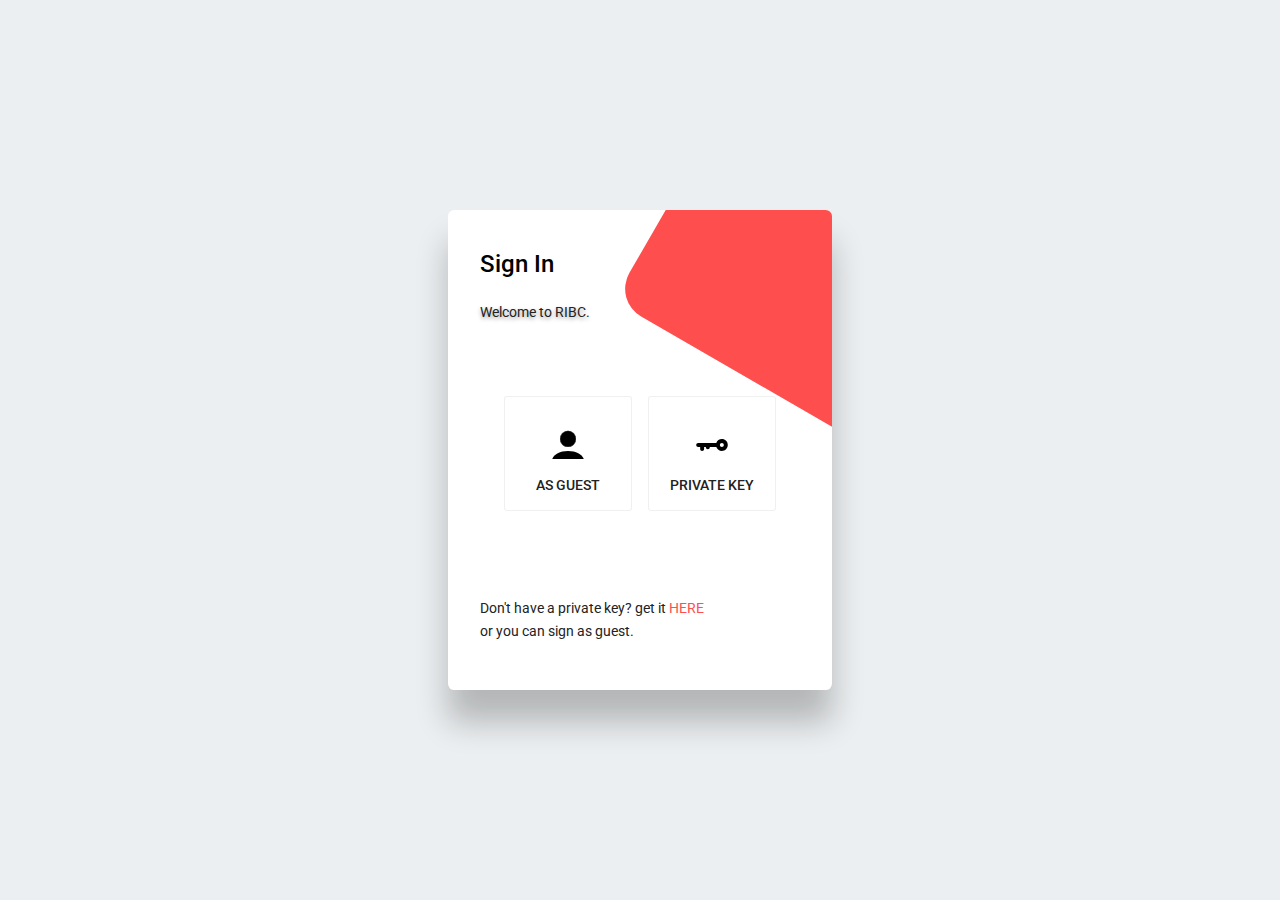
==== commit f606d103: "8.2.5" ====
--- a/RIBC.html
+++ b/RIBC.html
@@ -3,7 +3,7 @@
         <meta charset="utf-8">
         <meta http-equiv="X-UA-Compatible" content="IE=edge">
         <title>RIBC</title>
-        <meta name="description" content="Web app for managing interns">
+        <meta name="description" content="Web app for managing interns and projects">
         <meta name="viewport" content="width=device-width, initial-scale=1">
         <!--<link rel="stylesheet" href="css/main.css">-->
         <style>* {
@@ -730,6 +730,7 @@
           
           .chatInput textarea {
             resize: none;
+            line-height: 1.6;
           }
           
           .chatInput button {
@@ -950,8 +951,8 @@
             right: 2rem;
             min-width: 24rem;
             background: var(--foreground);
-            -webkit-box-shadow: 0.2rem 0.4rem 1rem rgba(0, 0, 0, 0.24), -0.1rem -0.2rem 0.4rem rgba(0, 0, 0, 0.12);
-                    box-shadow: 0.2rem 0.4rem 1rem rgba(0, 0, 0, 0.24), -0.1rem -0.2rem 0.4rem rgba(0, 0, 0, 0.12);
+            -webkit-box-shadow: 0.2rem 0.4rem 1rem rgba(0, 0, 0, 0.16), -0.1rem -0.2rem 0.4rem rgba(0, 0, 0, 0.12);
+                    box-shadow: 0.2rem 0.4rem 1rem rgba(0, 0, 0, 0.16), -0.1rem -0.2rem 0.4rem rgba(0, 0, 0, 0.12);
             border-radius: 0.2rem;
           }
           
@@ -962,6 +963,9 @@
           
           #intern_updates .container-header button {
             padding: 1rem 0;
+            border-bottom: 0.2rem solid transparent;
+            border-radius: 0;
+            opacity: 0.7;
           }
           
           #intern_updates .container-header button:first-of-type {
@@ -970,6 +974,11 @@
           
           #intern_updates .container-header button:last-of-type {
             margin-right: 1rem;
+          }
+          
+          #intern_updates .container-header .active {
+            color: rgba(var(--rgb-bw), 1);
+            border-bottom: 0.2rem solid var(--accent-color);
           }
           
           #update_container, #requests_container {
@@ -1554,7 +1563,6 @@
                 -ms-flex-align: center;
                     align-items: center;
             z-index: 2;
-            border-radius: 0.4rem 0.4rem 0 0;
           }
           
           .header svg {
@@ -1862,6 +1870,27 @@
             100% {
               -webkit-transform: rotate(359deg);
                       transform: rotate(359deg);
+            }
+          }
+          
+          .slide-left {
+            -webkit-animation: slide-left 0.4s ease;
+                    animation: slide-left 0.4s ease;
+          }
+          
+          @-webkit-keyframes slide-left {
+            100% {
+              -webkit-transform: translateX(-100%);
+                      transform: translateX(-100%);
+              opacity: 0;
+            }
+          }
+          
+          @keyframes slide-left {
+            100% {
+              -webkit-transform: translateX(-100%);
+                      transform: translateX(-100%);
+              opacity: 0;
             }
           }
           
@@ -1993,6 +2022,9 @@
             }
             #top_nav {
               padding: 1rem 2vw;
+            }
+            #settings_page {
+              padding: 1rem 2rem;
             }
             .logo {
               -webkit-box-pack: left;
@@ -2112,6 +2144,7 @@
            'left right';
             }
             #project_explorer .header {
+              border-radius: 0.4rem 0.4rem 0 0;
               -ms-grid-row: 1;
               -ms-grid-column: 1;
               -ms-grid-column-span: 2;
@@ -2127,6 +2160,12 @@
               -ms-flex-item-align: start;
                   align-self: flex-start;
               border-right: 1px solid rgba(var(--rgb-bw), 0.06);
+            }
+            #project_explorer #left h4 {
+              margin-top: 0;
+              margin-bottom: 0.5rem;
+              color: #29B6F6;
+              font-size: 0.9rem;
             }
             #project_explorer #right {
               -ms-grid-row: 2;
@@ -2252,7 +2291,7 @@
                     </svg>
                     <h2>Sign In</h2>
                 </header>
-                <p>Welcome to TEDxKanke.</p>
+                <p>Welcome to RIBC.</p>
                 <div class="fade-in">
                     <button id="guest_btn" class="hover" title="sign in as a guest">
                         <svg viewBox="0 0 71.51 63.15">
@@ -2283,7 +2322,7 @@
             </div>
         </div>
         <nav id="top_nav">
-        <div id="logo">
+        <div id="logo" class="logo svg-margin-right">
                 <svg viewBox="0 0 118.35 118.35">
                     <title>RanchiMall logo</title>
                 <style type="text/css">
@@ -2361,14 +2400,10 @@
             </button>
             <div class="dropdown hide-on-mobile" id="intern_updates">
                 <button id="update_panel_btn" title="show updates">
-                    <svg viewBox="0 0 57.2 64">
-                    <g>
-                        <circle style="fill: #FF4E4E" cx="47.7" cy="9.5" r="9.5"/>
-                        <path d="M52.29,52.21c-2.19-2.34-3.86-5.18-4.84-8.33V43v-5.5V21.99C40.66,21.85,35.2,16.32,35.2,9.5
-                            c0-2.35,0.66-4.55,1.79-6.42c-3.1-1.86-6.69-2.98-10.54-3.07c-11.64,0.26-21,9.79-21,21.49v16V43v0.88
-                            c-0.98,3.15-2.64,5.99-4.84,8.33C-0.74,53.65,0.29,56,2.26,56h3.19h1h13h2.36c-0.38,0.75-0.61,1.6-0.61,2.5
-                            c0,3.04,2.46,5.5,5.5,5.5s5.5-2.46,5.5-5.5c0-0.9-0.22-1.75-0.61-2.5h1.86h13h1h3.19C52.61,56,53.63,53.65,52.29,52.21z"/>
-                    </g>
+                    <svg viewBox="0 0 72 81">
+                    <path d="M66.68,61.26C64.45,59.63,63,56.98,63,54V27.61c0-14.74-11.55-27.22-26.28-27.6C21.48-0.39,9,11.85,9,27v27
+                        c0,2.98-1.45,5.63-3.68,7.26C2.08,63.63,0,67.26,0,71.27v0.68C0,71.98,0.02,72,0.05,72H9h18c0,4.97,4.03,9,9,9c4.97,0,9-4.03,9-9h18
+                        h8.95c0.03,0,0.05-0.02,0.05-0.05v-0.68C72,67.26,69.92,63.63,66.68,61.26z"/>
                     </svg>
                 </button>
                 <div class="dropdown-content hide" id="updates">
@@ -2404,16 +2439,16 @@
                             <line x1="1.5" y1="28.5" x2="73.5" y2="28.5"/>
                             </svg>                            
                             <h4>Projects you are watching</h4>
-                            <button id="prev_proj" onclick="changeProject(-1)" title="show next project" disabled>
+                            <button id="prev_proj" onclick="changeProject(-1)" class="watch-list-button" title="show next project" disabled>
                                 <svg viewBox="0 0 40.24 74.83">
                                     <polyline points="38.83,1.41 2.83,37.41 38.83,73.41 "/>
                                 </svg>
                                 </button>
-                            <button id="next_proj" onclick="changeProject(1)" title="show previous project">
+                            <button id="next_proj" onclick="changeProject(1)"  class="watch-list-button" title="show previous project">
                                 <svg viewBox="0 0 40.24 74.83">
                                     <polyline points="1.41,73.41 37.41,37.41 1.41,1.41 "/>
                                 </svg>
-                                </button>
+                            </button>
                         </div>
                         <div id="status_map"></div>
                         <span class="back-art"></span>
@@ -2468,7 +2503,6 @@
                   <section>
                       <h3>Account</h3>
                       <h4 id="username" class="capitalise"></h4>
-                      <p>This will delete all local data.</p>
                       <button id="logout" class="svg-margin-right" title="sign out of the app" onclick="logout()">
                         <svg viewBox="0 0 73.21 55">
                             <path d="M27.71,9.5"/>
@@ -2503,7 +2537,7 @@
                   </section>
                   <section>
                       <h3>About</h3>
-                      <h5>Version 1.0.0</h5>
+                      <h5>Version 8.2.5</h5>
                               <a class="border-card" href="https://flo.cash/" target="_blank" rel="noopener noreferrer">
                                       <h5>Powered by</h5>
                                       <svg viewBox="0 0 108 48" style="enable-background:new 0 0 107.65 47.07;"
@@ -2547,7 +2581,7 @@
                 </header>
                 <div></div>
             </div>
-            <div id="project_explorer" class="page hide-completely container-card list-container">
+            <div id="project_explorer" class="page hide-completely container-card">
                 <header class="header">
                     <svg onclick="history.back()" viewBox="0 0 31.24 56.83">
                         <title>Go back to previous page</title>
@@ -2556,19 +2590,22 @@
                     <h3>Projects</h3>
                 </header>
                 <div id="left" class="list-container">
-    
+                    <h4 class="padding intern-option hide-completely">My projects</h4>
+                    <div></div>
+                    <h4 class="padding intern-option hide-completely">Other projects</h4>
+                    <div></div>
                 </div>
-                <div id="right">
+                <div id="right" class="hide-page-on-mobile content-page">
                     <div>
-                        <h2>Project Name</h2>
-                        <button id="watch_project_btn" class="svg-margin-right" title="add this project to your watch list" onclick="watchThisProject(this)">
+                        <h2></h2>
+                        <button id="watch_project_btn" title="add this project to your watch list" onclick="watchThisProject(this)">
                             Watch
                         </button>
                     </div>
                     <p class="admin_project_description"></p>
                     <div id="explorer_branch_container">
                     </div>
-                    <h4>Tasks</h4>
+                    <h4></h4>
                     <div id="explorer_task_list"></div>
                 </div>
             </div>
@@ -2850,8 +2887,9 @@
                 <label class="input top-margin">
                     <input id="update_topic" placeholder="Topic" type="text"/>
                 </label>
-                <label class="input chatInput">
-                    <textarea id="update_description" placeholder="Description" type="text" rows="1"></textarea>
+                <h5 class="no-bottom-margin">Update</h5>
+                <label class="input chatInput top-margin">
+                    <textarea id="update_description" placeholder="Type the update" type="text" rows="1"></textarea>
                     <button id="post_update_btn" title="post this update">
                         <svg viewBox="0 0 74.55 74.53">
                             <polygon points="73.7,0.86 1.7,28.42 37.7,36.86 47.02,72.86 "/>
@@ -2864,8 +2902,8 @@
             <div>
                 <svg viewBox="0 0 64 64" class="loader loading-animation">
                     <circle cx="32" cy="32" r="32"/>
-                </svg>  
-                <div class="logo">
+                </svg>   
+                <div class="logo svg-margin-right">
                     <svg viewBox="0 0 118.35 118.35">
                         <title>RanchiMall logo</title>
                     <style type="text/css">
@@ -2917,7 +2955,7 @@
                     </g>
                     </svg>
                     <h4>RIBC</h4>
-                </div> 
+                </div>
                 A FLO Blockchain App by RanchiMall
             </div>
         </div>
@@ -12271,7 +12309,7 @@
                     title.textContent = taskDetails.taskTitle;
                     title.classList.add('capitalise')
                     firstCont.append(title)
-                    if(assignedInterns){
+                    if(assignedInterns || typeOfUser === 'general'){
                         getInternDetails(assignedInterns).forEach((intern) => {
                             frag.appendChild(render.assignedInternCard(intern));
                         })
@@ -12283,14 +12321,15 @@
                     function checkObject(obj){
                         return (obj.projectCode === currentProject && obj.branch === currentBranch && obj.taskNo == taskNo)
                     }
-                    if(localStorage.getItem('requests') !== null && JSON.parse(localStorage.getItem('requests')).find(checkObject) === undefined){
-                        enableBtn(applyBtn)
-                        applyBtn.textContent = 'Apply';
-                    }
-                    else{
-                        applyBtn.textContent = 'Applied';
-                        disableBtn(applyBtn)
-                    }
+                    if(localStorage.getItem('requests') !== null)
+                        if(JSON.parse(localStorage.getItem('requests')).find(checkObject) === undefined){
+                            enableBtn(applyBtn)
+                            applyBtn.textContent = 'Apply';
+                        }
+                        else{
+                            applyBtn.textContent = 'Applied';
+                            disableBtn(applyBtn)
+                        }
                     assignedInternsContainer.classList.add('assigned-interns')
                     description.textContent = taskDetails.taskDescription;
                     right.append(firstCont, assignedInternsContainer, description)
@@ -12420,7 +12459,6 @@
                     return mapItems;
                 },
                 requestCard: function(floId, projectCode, branch, taskNo){
-                    console.log(floId, projectCode, branch, taskNo)
                     let card = document.createElement('div'),name;
                     card.classList.add('request-card')
                     name = floId;
@@ -12429,6 +12467,7 @@
                     card.innerHTML = `<p>
                                         <b class="capitalise">${name}</b> applied for 
                                         <b class="capitalise">${RIBC.getTaskDetails(projectCode, branch, taskNo).taskTitle}</b> from 
+                                        <b class="capitalise">${branch}</b> of
                                         <b class="capitalise">${RIBC.getProjectDetails(projectCode).projectName}</b>
                                     </p>
                                     <button class="hover reject-app">
@@ -12490,7 +12529,8 @@
                 };
 
             let i = currentProgress = projectIndex = 0, prevProject = '',iList = [],newIList = [],lastState,
-            frag = document.createDocumentFragment(), watchList = [], currentIntern, dashboardProject,currentTaskObj = {};
+            frag = document.createDocumentFragment(), watchList = [], currentIntern, dashboardProject,currentTaskObj = {},
+            typeOfUser = 'general';
 
             // function required for popups or modals to appear
             function showPopup(popup, permission){ 
@@ -12616,6 +12656,12 @@
                 else{
                     allProjects[index].classList.add('active-project')
                 }
+                if(window.innerWidth < 640){
+                    document.querySelectorAll('.list-container').forEach((item) => {
+                        item.classList.add('hide-page-on-mobile')
+                    })
+                    container.classList.remove('hide-page-on-mobile')
+                }
                 let projectDetails = RIBC.getProjectDetails(currentProject);
                 container.firstElementChild.children[0].textContent = projectDetails.projectName; // project name
                 if(JSON.parse(localStorage.getItem('watchList')).includes(currentProject)){
@@ -12881,11 +12927,12 @@
             }
 
             function showListCont(container){
-                if(window.innerWidth < 640)
-                document.querySelectorAll('.inner-page').forEach((container) => {
-                    container.classList.add('hide-completely')
+                if(window.innerWidth < 640){
+                document.querySelectorAll('.content-page').forEach((container) => {
+                    container.classList.add('hide-page-on-mobile')
                 })
-                document.getElementById(container).classList.remove('hide-completely');
+                document.getElementById(container).classList.remove('hide-completely', 'hide-page-on-mobile');
+                }
             }
 
 
@@ -12910,12 +12957,12 @@
                 askConfirmation("Do you want to sign out?").then((result) => {
                     if(result){
                         floDapps.clearCredentials()
-                        compactIDB.deleteDB().then((message) => {
-                            onLoadStartUp()
-                            showMessage('','You have signed out successfully.')
-                        }).catch((error) => {
-                            console.log(error)
-                        })
+                        showMessage('','You have signed out successfully.')
+                        onLoadStartUp()
+                        if(window.innerWidth > 768)
+                            showPage('dashboard_btn', 'dashboard');
+                        else 
+                            showPage('bottom_dashboard_btn', 'dashboard');   
                     }
                 })
             }
@@ -13007,8 +13054,8 @@
                     updateContainer = document.getElementById(container);
                 updateContainer.innerHTML = ``;
                 let updates = RIBC.getInternUpdates(limit);
-                Object.keys(updates).forEach((entry) => {
-                    frag.appendChild(render.updateCard(getInternDetails(updates[entry].floID)[0].split(':')[1], updates[entry].update.topic, updates[entry].update.description))
+                updates.forEach((entry) => {
+                    frag.appendChild(render.updateCard(getInternDetails(entry.floID)[0].split(':')[1], entry.update.topic, entry.update.description))
                 })
                 updateContainer.appendChild(frag)
             }
@@ -13024,9 +13071,13 @@
                 else{
                     watchList.splice(watchList.indexOf(currentProject), 1)
                     thisBtn.textContent = 'Watch'
+                    if(watchList.length === 0){
+                        document.getElementById('status_map').innerHTML = '<h3>No project added to watch list.</h3>'
+                    }
                     localStorage.setItem('watchList', JSON.stringify(watchList))
                     showMessage('', `${RIBC.getProjectDetails(currentProject).projectName} removed from your watch list.`)
                 }
+                changeProject(0)
             }
 
             function showProjectMap(projectCode, container){
@@ -13045,19 +13096,33 @@
             }
             let index = 0;
             function changeProject(change){
-                let list = JSON.parse(localStorage.getItem('watchList'));
+                let list = JSON.parse(localStorage.getItem('watchList')),
+                    listButtons = document.querySelectorAll('.watch-list-button');
                 index += change;
                 index = Math.min(Math.max(index,0), list.length-1);
-                if(index === 0){
+                if(list.length === 0){
                     disableBtn('prev_proj')
+                    disableBtn('next_proj')
+                    listButtons.forEach((btn) => {
+                        btn.classList.add('hide')
+                    })
                 }
-                else    
-                    enableBtn('prev_proj')
-                if(index+1 === list.length){
-                    disableBtn('next_proj')
+                else{
+                    listButtons.forEach((btn) => {
+                        btn.classList.remove('hide')
+                    })
+                    if(index === 0){
+                        disableBtn('prev_proj')
+                    }
+                    else{    
+                        enableBtn('prev_proj')
+                    }
+                    if(index+1 === list.length){
+                        disableBtn('next_proj')
+                    }
+                    else    
+                        enableBtn('next_proj')
                 }
-                else    
-                    enableBtn('next_proj')
                 dashboardProject = list[index]
                 showProjectMap(dashboardProject, 'status_map')
             }
@@ -13185,6 +13250,11 @@
                     if(event.target.closest('.intern-card'))
                         showInternInfo(event.target.closest('.intern-card'))
                 })
+                document.getElementById('status_map').addEventListener('click', (e) => {
+                        if(e.target.closest('.apply-btn')){
+                            requestForTask(e.target.closest('.apply-btn'))
+                        }
+                    })
                 let projectList = document.getElementById('project_list');
                 projectList.addEventListener('click', (event) => {
                     if(event.target.closest('.project-card')){
@@ -13233,6 +13303,7 @@
 
                 let newPList = [],x;
                 if(Object.keys(iList).includes(myFloID) && !floGlobals.subAdmins.includes(myFloID)){
+                    typeOfUser = 'intern';
                     document.querySelectorAll('.intern-option').forEach((option) => {
                         option.classList.remove('hide-completely')
                     })
@@ -13281,30 +13352,34 @@
                     })
                     document.getElementById('status_map_container').classList.remove('hide-completely')
                     document.getElementById('project_list_container').firstElementChild.children[1].textContent = 'Projects'
-                    document.getElementById('status_map').addEventListener('click', (e) => {
-                        if(e.target.closest('.apply-btn')){
-                            requestForTask(e.target.closest('.apply-btn'))
-                        }
-                    })
                 }
 
                 // admin view
                 if(floGlobals.subAdmins.includes(myFloID)){
+                    typeOfUser = 'admin'
                     let requestsContainer = document.getElementById('requests_container');
                     RIBC.getTaskApplications().forEach((app) => {
-                        console.log(app.floID, !RIBC.getAssignedInterns(app.projectCode, app.branch, app.task))
-                        if(!RIBC.getAssignedInterns(app.projectCode, app.branch, app.task))
-                            frag.appendChild(render.requestCard(app.floID, app.projectCode, app.branch, app.task))
+                        try{
+                            if(!Array.isArray(RIBC.getAssignedInterns(app.projectCode, app.branch, app.task)) && typeof RIBC.getTaskDetails(app.projectCode, app.branch, app.task) !== 'undefined')
+                                frag.appendChild(render.requestCard(app.floID, app.projectCode, app.branch, app.task))
+                        }
+                        catch(error){
+                            console.error(error)
+                        }
                     })
                     requestsContainer.appendChild(frag)
                     if(requestsContainer.children.length === 0)
                         requestsContainer.innerHTML = '<h4 class="padding">Nothing to see here.</h4>'
                     requestsContainer.addEventListener('click' ,(e) => {
                         if(e.target.closest('.accept-app')){
-                            let btn = e.target.closest('.accept-app');
+                            let btn = e.target.closest('.accept-app'),
+                                parent = e.target.closest('.request-card');
                             if(RIBC.manage.assignInternToTask(btn.dataset.floId, btn.dataset.projectCode, btn.dataset.branch, btn.dataset.taskNo)){
                                 showMessage('', 'Intern assinged.')
-                                e.target.closest('.request-card').remove()
+                                parent.classList.add('slide-left')
+                                setTimeout(() => {
+                                    parent.remove()
+                                }, 600)
                                 if(requestsContainer.children.length === 0)
                                     requestsContainer.innerHTML = '<h4 class="padding">Nothing to see here.</h4>'
                             }
@@ -13313,9 +13388,13 @@
                             }
                         }
                         if(e.target.closest('.reject-app')){
-                            e.target.closest('.request-card').remove()
+                            let parent = e.target.closest('.request-card');
+                            parent.classList.add('slide-left')
+                            setTimeout(() => {
+                                parent.remove()
+                            }, 400)
                             if(requestsContainer.children.length === 0)
-                                    requestsContainer.innerHTML = '<h4 class="padding">Nothing to see here.</h4>'
+                                requestsContainer.innerHTML = '<h4 class="padding">Nothing to see here.</h4>'
                         }
                     })
 
@@ -13412,14 +13491,14 @@
 
                 document.getElementById('post_update_btn').addEventListener('click',() => {
                     let topic = document.getElementById('update_topic').value.trim(),
-                        description = document.getElementById('update_description').value.trim();
+                        description = document.getElementById('update_description').value.trim(),
+                        parent = document.getElementById('update_container');
                         if(Object.keys(iList).includes(myFloID))
                             topic.value = RIBC.getTaskDetails(currentTaskObj.project, currentTaskObj.pBranch, currentTaskObj.task).taskTitle;
                         if(topic !== '' && description !== ''){
                             RIBC.postInternUpdate({topic: topic,description: description})
                             .then((result) => {
-                                let parent = document.getElementById('update_container');
-                                parent.prepend(render.updateCard(getInternDetails(myFloID)[0].split(':')[1], topic, description))
+                                updateFeed(parent, 8)
                                 showMessage('', 'Update posted')
                                 hidePopup('post_update')
                             })
@@ -13435,16 +13514,19 @@
                 document.getElementById('update_panel_btn').addEventListener('click', showUpdatePanel)
                 
                 let projectExplorer = document.getElementById('project_explorer');
-                if(Object.keys(iList).includes(myFloID)  && !floGlobals.subAdmins.includes(myFloID))
+                projectExplorer.children[1].children[1].innerHTML = ``;
+                projectExplorer.children[1].children[3].innerHTML = ``;
+                if(Object.keys(iList).includes(myFloID)  && !floGlobals.subAdmins.includes(myFloID)){
                     for(i = 0; i < newPList.length; i++){
                         frag.appendChild(render.projectCard(RIBC.getProjectDetails(newPList[i]).projectName, newPList[i]))
                     }
-                else
-                    for(i = 0; i < pList.length; i++){
-                        frag.appendChild(render.projectCard(RIBC.getProjectDetails(pList[i]).projectName, pList[i]))
-                    }
-                projectExplorer.children[1].innerHTML = ``;
-                projectExplorer.children[1].appendChild(frag)
+                    projectExplorer.children[1].children[1].appendChild(frag)
+                    pList = pList.filter(val => !newPList.includes(val));
+                }
+                for(i = 0; i < pList.length; i++){
+                    frag.appendChild(render.projectCard(RIBC.getProjectDetails(pList[i]).projectName, pList[i]))
+                }
+                projectExplorer.children[1].children[3].appendChild(frag)
 
                 let allProjects = projectExplorer.children[1].querySelectorAll('.project-card');
                 projectExplorer.children[1].addEventListener('click', (event) => {
@@ -13486,6 +13568,8 @@
                         appState.offsprings = 'explorer';
                         appState.type = 'innerPage';
                         showPage('', 'project_explorer', 'explorer', 'innerPage')
+                        if(window.innerWidth < 640)
+                            showListCont('left')
                         if(lastState !== appState.page)
                             history.pushState(appState, null, null)
                         lastState = appState.page;
@@ -13563,8 +13647,10 @@
                         lastState = appState.page;
                     }
                 }) 
-                let greetings = getInternDetails(myFloID)[0] !== undefined ? `Hi, ${getInternDetails(myFloID)[0].split(':')[1]}.` : 'Hi, there!'
-                document.getElementById('username').textContent = greetings;  
+                let greetings = getInternDetails(myFloID)[0] !== undefined ? `Hi, ${getInternDetails(myFloID)[0].split(':')[1]}.<br><p>${myFloID}</p>` : `Hi, there! <br><p>${myFloID}</p>`
+                document.getElementById('username').innerHTML = greetings;  
+
+                console.log(typeOfUser)
             }
             // functions that run when page loads
         </script>
--- a/css/main.css
+++ b/css/main.css
@@ -5,7 +5,7 @@
 }
 
 :root {
-  --accent-color: #e62b1e;
+  --accent-color: #FF4E4E;
   --background:   34, 34, 34;
   --foreground: #2a2a2a;
   --rgb-bw: 255, 255, 255;
@@ -943,8 +943,8 @@
   right: 2rem;
   min-width: 24rem;
   background: var(--foreground);
-  -webkit-box-shadow: 0.2rem 0.4rem 1rem rgba(0, 0, 0, 0.24), -0.1rem -0.2rem 0.4rem rgba(0, 0, 0, 0.12);
-          box-shadow: 0.2rem 0.4rem 1rem rgba(0, 0, 0, 0.24), -0.1rem -0.2rem 0.4rem rgba(0, 0, 0, 0.12);
+  -webkit-box-shadow: 0.2rem 0.4rem 1rem rgba(0, 0, 0, 0.16), -0.1rem -0.2rem 0.4rem rgba(0, 0, 0, 0.12);
+          box-shadow: 0.2rem 0.4rem 1rem rgba(0, 0, 0, 0.16), -0.1rem -0.2rem 0.4rem rgba(0, 0, 0, 0.12);
   border-radius: 0.2rem;
 }
 
@@ -2015,6 +2015,9 @@
   #top_nav {
     padding: 1rem 2vw;
   }
+  #settings_page {
+    padding: 1rem 2rem;
+  }
   .logo {
     -webkit-box-pack: left;
         -ms-flex-pack: left;
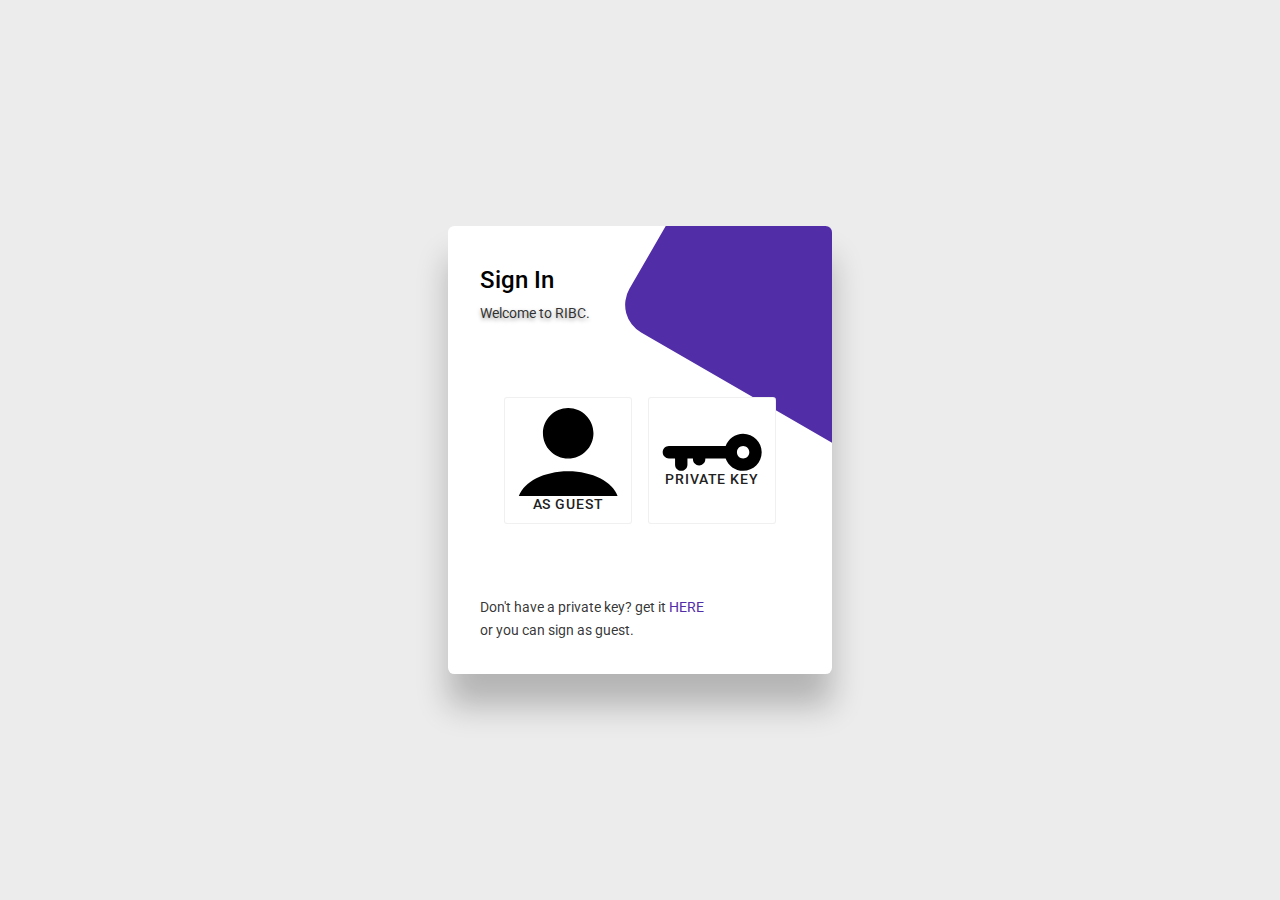
==== commit 66fd750e: "0.0.6" ====
--- a/RIBC.html
+++ b/RIBC.html
@@ -5,2193 +5,7 @@
         <title>RIBC</title>
         <meta name="description" content="Web app for managing interns and projects">
         <meta name="viewport" content="width=device-width, initial-scale=1">
-        <!--<link rel="stylesheet" href="css/main.css">-->
-        <style>* {
-            -webkit-box-sizing: border-box;
-                    box-sizing: border-box;
-            font-family: 'Roboto', sans-serif;
-          }
-          
-          :root {
-            --accent-color: #FF4E4E;
-            --background:   34, 34, 34;
-            --foreground: #2a2a2a;
-            --rgb-bw: 255, 255, 255;
-            --light-text: #eee;
-            --light-color: #aaa;
-            --dark-color: #111;
-          }
-          
-          body {
-            margin: 0;
-            font-size: 16px;
-            background: rgba(var(--background), 1);
-            color: rgba(var(--rgb-bw), 1);
-            padding-bottom: 3rem;
-          }
-          
-          h1, h2, h3, h4, h5 {
-            font-weight: 500;
-          }
-          
-          input[type="checkbox"] {
-            display: none;
-          }
-          
-          .checkbox svg {
-            fill: none;
-            stroke: rgba(var(--rgb-bw), 0.8);
-            stroke-width: 6;
-            overflow: visible;
-            height: 1.6rem;
-            width: 1.6rem;
-          }
-          
-          .checkbox svg .check {
-            stroke-dashoffset: 70;
-            stroke-dasharray: 70;
-            -webkit-transition: stroke-dashoffset 0.3s ease;
-            transition: stroke-dashoffset 0.3s ease;
-          }
-          
-          .checkbox input:checked + svg {
-            stroke: #00C853;
-          }
-          
-          .checkbox input:checked + svg .check {
-            stroke-dashoffset: 0;
-          }
-          
-          .switch {
-            display: flexbox;
-            width: 2rem;
-            -ms-flex-line-pack: center;
-                align-content: center;
-            position: relative;
-            height: 1.5rem;
-            z-index: 1;
-            margin-right: 1rem;
-            -ms-flex-item-align: center;
-                align-self: center;
-            -webkit-tap-highlight-color: transparent;
-          }
-          
-          .switch input {
-            opacity: 0;
-            width: 0;
-            height: 0;
-          }
-          
-          .slider {
-            position: absolute;
-            cursor: pointer;
-            top: 0;
-            left: 0;
-            right: 0;
-            bottom: 0;
-            width: 3rem;
-            background-color: var(--dark-color);
-            -webkit-transition: .4s;
-            transition: .4s;
-          }
-          
-          .slider:before {
-            position: absolute;
-            -ms-flex-item-align: center;
-                -ms-grid-row-align: center;
-                align-self: center;
-            content: "";
-            height: 1.6rem;
-            width: 1.6rem;
-            background-color: white;
-            -webkit-transform: translateY(-1px);
-                    transform: translateY(-1px);
-            -webkit-transition: .4s;
-            transition: .4s;
-            -webkit-box-shadow: 0 2px 4px rgba(0, 0, 0, 0.24);
-                    box-shadow: 0 2px 4px rgba(0, 0, 0, 0.24);
-          }
-          
-          input:checked + .slider {
-            background-color: var(--accent-color);
-          }
-          
-          input:checked + .slider:before {
-            -webkit-transform: translate(1.5rem, -1px);
-                    transform: translate(1.5rem, -1px);
-          }
-          
-          .slider.round {
-            border-radius: 2rem;
-          }
-          
-          .slider.round:before {
-            border-radius: 50%;
-          }
-          
-          #settings_page {
-            padding: 1rem;
-          }
-          
-          #settings_page section {
-            width: 100%;
-            border-bottom: 1px solid rgba(var(--rgb-bw), 0.1);
-            display: -ms-grid;
-            display: grid;
-            padding-bottom: 1rem;
-          }
-          
-          #settings_page section:last-of-type {
-            border: none;
-          }
-          
-          #settings_page h3, #settings_page h4 {
-            display: flexbox;
-            width: 100%;
-            -ms-flex-item-align: center;
-                align-self: center;
-          }
-          
-          #settings_page h5 {
-            margin: 0;
-            -ms-flex-item-align: center;
-                -ms-grid-row-align: center;
-                align-self: center;
-            font-weight: normal;
-            opacity: 0.9;
-          }
-          
-          #settings_page button {
-            background: transparent;
-            border: 1px solid #D32F2F;
-            color: #D32F2F;
-            margin: 1rem 0;
-            width: -webkit-min-content;
-            width: -moz-min-content;
-            width: min-content;
-            white-space: nowrap;
-          }
-          
-          #settings_page button svg {
-            fill: none;
-            stroke: rgba(var(--rgb-bw), 0.8);
-            stroke-width: 6;
-            overflow: visible;
-            stroke: #D32F2F;
-          }
-          
-          #settings_page button:hover {
-            background: #D32F2F;
-            color: white;
-          }
-          
-          #settings_page button:hover svg {
-            stroke: white;
-          }
-          
-          #settings_page div {
-            display: -webkit-box;
-            display: -ms-flexbox;
-            display: flex;
-            width: 100%;
-            padding: 1rem 0;
-            -ms-flex-line-pack: center;
-                align-content: center;
-          }
-          
-          #settings_page .row {
-            -webkit-box-flex: 1;
-                -ms-flex: 1;
-                    flex: 1;
-          }
-          
-          #settings_page .row span {
-            font-size: 0.8rem;
-          }
-          
-          #settings_page .border-card {
-            color: inherit;
-            text-decoration: none;
-            display: -webkit-box;
-            display: -ms-flexbox;
-            display: flex;
-            padding: 0.5rem 0;
-            width: auto;
-          }
-          
-          #settings_page .border-card svg {
-            fill: var(--accent-color);
-            display: flexbox;
-            height: 2rem;
-            -ms-flex-item-align: center;
-                align-self: center;
-            margin: 0.5rem;
-          }
-          
-          .container-card {
-            position: relative;
-            background: var(--foreground);
-            border-radius: 0.4rem;
-          }
-          
-          .popup-container {
-            display: -ms-grid;
-            display: grid;
-            position: fixed;
-            top: 0;
-            bottom: 0;
-            left: 0;
-            right: 0;
-            place-items: center;
-            background: rgba(0, 0, 0, 0.24);
-            z-index: 10;
-            -webkit-transition: opacity 0.3s ease;
-            transition: opacity 0.3s ease;
-          }
-          
-          .popup-container .popup {
-            -ms-flex-item-align: end;
-                align-self: flex-end;
-            -ms-flex-wrap: wrap;
-                flex-wrap: wrap;
-            width: 100%;
-            border-radius: 0.5rem 0.5rem 0 0;
-            padding: 1rem;
-            position: relative;
-            display: -webkit-box;
-            display: -ms-flexbox;
-            display: flex;
-            background: var(--foreground);
-            -webkit-transform: translateY(1rem);
-                    transform: translateY(1rem);
-            -webkit-transition: -webkit-transform 0.3s ease;
-            transition: -webkit-transform 0.3s ease;
-            transition: transform 0.3s ease;
-            transition: transform 0.3s ease, -webkit-transform 0.3s ease;
-            -webkit-box-shadow: 0 2rem 2rem rgba(0, 0, 0, 0.24);
-                    box-shadow: 0 2rem 2rem rgba(0, 0, 0, 0.24);
-          }
-          
-          .popup-container .popup h5 {
-            margin: 0.5rem 0;
-          }
-          
-          .popup-container .popup button:first-of-type {
-            margin-left: auto;
-          }
-          
-          .popup-container .popup .container-header {
-            -webkit-box-align: center;
-                -ms-flex-align: center;
-                    align-items: center;
-            padding: 0;
-          }
-          
-          .popup-container .popup .container-header button {
-            background: rgba(var(--rgb-bw), 0.1);
-            padding: 0.5rem 1rem 0.5rem 0.5rem;
-          }
-          
-          .solid-background {
-            background: rgba(var(--background), 1);
-          }
-          
-          a {
-            color: var(--accent-color);
-            text-decoration: none;
-            text-transform: uppercase;
-          }
-          
-          .medium-top-bottom-margin {
-            margin: 0.5rem 0;
-          }
-          
-          #sign_in {
-            border-radius: 0;
-            -webkit-box-orient: vertical;
-            -webkit-box-direction: normal;
-                -ms-flex-flow: column wrap;
-                    flex-flow: column wrap;
-            padding: 2rem;
-            overflow: hidden;
-            margin: 1rem;
-            -ms-flex-item-align: center;
-                -ms-grid-row-align: center;
-                align-self: center;
-            width: calc(100% - 2rem);
-          }
-          
-          #sign_in h2 {
-            margin: 0.5rem 0;
-            z-index: 3;
-          }
-          
-          #sign_in p:first-of-type {
-            margin-bottom: 4rem;
-            z-index: 3;
-            text-shadow: 0 2px 4px rgba(0, 0, 0, 0.4);
-          }
-          
-          #sign_in span {
-            position: absolute;
-            background: var(--accent-color);
-            border-radius: 10%;
-            padding: 10rem;
-            top: -8rem;
-            right: -10rem;
-            z-index: 1;
-            -webkit-transform: rotate(30deg);
-                    transform: rotate(30deg);
-          }
-          
-          #sign_in div:first-of-type {
-            display: -webkit-box;
-            display: -ms-flexbox;
-            display: flex;
-            -webkit-box-pack: center;
-                -ms-flex-pack: center;
-                    justify-content: center;
-            margin-bottom: 4rem;
-            z-index: 3;
-          }
-          
-          #sign_in div:first-of-type button {
-            margin: initial;
-            -webkit-box-pack: center;
-                -ms-flex-pack: center;
-                    justify-content: center;
-            text-align: center;
-            -webkit-box-orient: vertical;
-            -webkit-box-direction: normal;
-                -ms-flex-direction: column;
-                    flex-direction: column;
-            margin: 0.5rem;
-            width: 8rem;
-            background: var(--foreground);
-            -webkit-transition: -webkit-box-shadow 0.3s ease;
-            transition: -webkit-box-shadow 0.3s ease;
-            transition: box-shadow 0.3s ease;
-            transition: box-shadow 0.3s ease, -webkit-box-shadow 0.3s ease;
-            border: 1px solid rgba(var(--rgb-bw), 0.06);
-          }
-          
-          #sign_in div:first-of-type button svg {
-            height: 2rem;
-            width: 2rem;
-            margin: 1rem;
-          }
-          
-          #sign_in div:first-of-type button:hover {
-            -webkit-box-shadow: 0.1rem 0.2rem 2rem rgba(0, 0, 0, 0.24);
-                    box-shadow: 0.1rem 0.2rem 2rem rgba(0, 0, 0, 0.24);
-          }
-          
-          #sign_in #priv_key_sign_in {
-            display: -webkit-box;
-            display: -ms-flexbox;
-            display: flex;
-            -webkit-box-orient: vertical;
-            -webkit-box-direction: normal;
-                -ms-flex-flow: column wrap;
-                    flex-flow: column wrap;
-            z-index: 3;
-          }
-          
-          #sign_in #priv_key_sign_in .input {
-            background: rgba(0, 0, 0, 0.24);
-          }
-          
-          #sign_in #priv_key_sign_in button {
-            margin-left: initial;
-            margin-bottom: 2rem;
-            background: rgba(var(--rgb-bw), 0.04);
-            width: -webkit-fit-content;
-            width: -moz-fit-content;
-            width: fit-content;
-          }
-          
-          .task {
-            display: -ms-grid;
-            display: grid;
-            -ms-grid-columns: auto 1fr;
-                grid-template-columns: auto 1fr;
-            margin: 0 1rem;
-          }
-          
-          .task:last-of-type .left .line {
-            -webkit-transform: scaleY(0);
-                    transform: scaleY(0);
-          }
-          
-          .task .left {
-            display: -webkit-box;
-            display: -ms-flexbox;
-            display: flex;
-            position: relative;
-            -webkit-box-pack: center;
-                -ms-flex-pack: center;
-                    justify-content: center;
-            padding-top: 0.5rem;
-          }
-          
-          .task .left .circle {
-            display: -webkit-inline-box;
-            display: -ms-inline-flexbox;
-            display: inline-flex;
-            position: relative;
-            -ms-flex-item-align: start;
-                align-self: flex-start;
-            height: 1rem;
-            width: 1rem;
-            border-radius: 50%;
-            background: var(--foreground);
-            border: solid 2px rgba(var(--rgb-bw), 0.4);
-            z-index: 1;
-          }
-          
-          .task .left .line {
-            position: absolute;
-            left: 50%;
-            height: 100%;
-            width: 2px;
-            -webkit-transform: translateX(-50%) scaleY(1);
-                    transform: translateX(-50%) scaleY(1);
-            background-color: rgba(var(--rgb-bw), 0.4);
-          }
-          
-          .task .right {
-            margin-left: 1rem;
-            display: -webkit-box;
-            display: -ms-flexbox;
-            display: flex;
-            -webkit-box-orient: vertical;
-            -webkit-box-direction: normal;
-                -ms-flex-direction: column;
-                    flex-direction: column;
-            width: 100%;
-          }
-          
-          .task .right .apply-cont {
-            width: 100%;
-            display: -webkit-box;
-            display: -ms-flexbox;
-            display: flex;
-            -webkit-box-orient: horizontal;
-            -webkit-box-direction: normal;
-                -ms-flex-direction: row;
-                    flex-direction: row;
-          }
-          
-          .task .right .apply-cont h4 {
-            -webkit-box-flex: 1;
-                -ms-flex: 1;
-                    flex: 1;
-          }
-          
-          .task h4 {
-            margin-top: 0.4rem;
-            margin-bottom: 1rem;
-          }
-          
-          .task p {
-            padding-bottom: 2rem;
-          }
-          
-          .task .assigned-interns .assigned-intern {
-            padding: 0.4rem;
-          }
-          
-          .completed-task .left .circle {
-            border: solid 2px #00C853 !important;
-            background: #00C853 !important;
-          }
-          
-          .completed-task .left .line {
-            background-color: #00C853 !important;
-          }
-          
-          .page {
-            gap: 1rem;
-            display: -ms-grid;
-            display: grid;
-            position: relative;
-            margin: 1rem;
-            -webkit-animation: fadein 0.4s ease;
-                    animation: fadein 0.4s ease;
-          }
-          
-          .fade-in {
-            -webkit-animation: fadein 0.4s ease;
-                    animation: fadein 0.4s ease;
-          }
-          
-          @-webkit-keyframes fadein {
-            0% {
-              opacity: 0;
-            }
-            100% {
-              opacity: 1;
-            }
-          }
-          
-          @keyframes fadein {
-            0% {
-              opacity: 0;
-            }
-            100% {
-              opacity: 1;
-            }
-          }
-          
-          .title {
-            font-weight: 500;
-          }
-          
-          .padding {
-            padding: 1rem;
-          }
-          
-          #dashboard {
-            padding-bottom: 5rem;
-            -ms-grid-columns: auto;
-                grid-template-columns: auto;
-          }
-          
-          #dashboard .container-card svg:first-of-type {
-            fill: rgba(var(--rgb-bw), 1);
-            height: 1.4rem;
-            width: 1.4rem;
-            margin-right: 0.5rem;
-          }
-          
-          #background_art {
-            position: fixed;
-            pointer-events: none;
-            height: 100vh;
-            top: 0;
-            bottom: 0;
-            right: 0;
-            z-index: -1;
-            overflow: visible;
-          }
-          
-          #confirmation {
-            -webkit-box-orient: vertical;
-            -webkit-box-direction: normal;
-                -ms-flex-direction: column;
-                    flex-direction: column;
-            -webkit-box-pack: center;
-                -ms-flex-pack: center;
-                    justify-content: center;
-            padding: 1rem;
-          }
-          
-          #confirmation p {
-            margin: 1rem;
-            font-size: 1rem;
-            font-weight: 500;
-            color: rgba(var(--rgb-bw), 1) !important;
-          }
-          
-          #confirmation div {
-            display: -webkit-box;
-            display: -ms-flexbox;
-            display: flex;
-          }
-          
-          #confirmation div button:first-of-type {
-            margin-left: auto;
-          }
-          
-          .input {
-            display: -webkit-box;
-            display: -ms-flexbox;
-            display: flex;
-            width: 100%;
-            margin: 1rem 0;
-            background: rgba(var(--rgb-bw), 0.06);
-            -webkit-box-align: center;
-                -ms-flex-align: center;
-                    align-items: center;
-            border-radius: 0.2rem;
-            overflow: hidden;
-          }
-          
-          .input input, .input textarea {
-            color: var(--light-text);
-            padding: 1rem 0.5rem;
-            width: 100%;
-            font-size: 1rem;
-            background: transparent;
-            margin-left: 0;
-          }
-          
-          .input input:focus, .input textarea:focus {
-            outline: none;
-          }
-          
-          .input svg {
-            height: 1.2rem;
-            width: 1.2rem;
-            margin: 0 0.5rem 0 1rem;
-            fill: none;
-            stroke: rgba(var(--rgb-bw), 0.8);
-            stroke-width: 6;
-            overflow: visible;
-          }
-          
-          .input:focus-within {
-            background: rgba(0, 0, 0, 0.1);
-          }
-          
-          input, button, textarea {
-            position: relative;
-            border: none;
-            font-size: 1rem;
-            border-radius: 0.2rem;
-          }
-          
-          button {
-            position: relative;
-            height: inherit;
-            padding: 1rem;
-            background: transparent;
-            -webkit-transition: background 0.3s ease;
-            transition: background 0.3s ease;
-            display: -webkit-inline-box;
-            display: -ms-inline-flexbox;
-            display: inline-flex;
-            -webkit-box-align: center;
-                -ms-flex-align: center;
-                    align-items: center;
-            margin: 0 0.2rem;
-            font-weight: 500;
-            text-transform: uppercase;
-            cursor: pointer;
-            color: var(--light-text);
-            font-size: 0.9rem;
-          }
-          
-          button svg {
-            fill: rgba(var(--rgb-bw), 1);
-            height: 1rem;
-          }
-          
-          button:focus {
-            outline: none;
-          }
-          
-          button[disabled] {
-            opacity: 0.5 !important;
-            cursor: default;
-          }
-          
-          .show {
-            display: block;
-          }
-          
-          .hide {
-            opacity: 0;
-            pointer-events: none;
-          }
-          
-          .hide-completely {
-            display: none !important;
-          }
-          
-          .hide-on-mobile, .hide-page-on-mobile {
-            display: none;
-          }
-          
-          .hide-on-desktop {
-            display: initial;
-          }
-          
-          .no-transformations {
-            -webkit-transform: none !important;
-                    transform: none !important;
-          }
-          
-          .no-bottom-margin {
-            margin-bottom: 0;
-          }
-          
-          .top-margin {
-            margin-top: 0.3rem;
-          }
-          
-          .chatInput {
-            overflow: hidden;
-            -webkit-box-align: center;
-                -ms-flex-align: center;
-                    align-items: center;
-            padding: 0;
-          }
-          
-          .chatInput textarea {
-            resize: none;
-            line-height: 1.6;
-          }
-          
-          .chatInput button {
-            -webkit-transition: -webkit-transform 0.3s ease;
-            transition: -webkit-transform 0.3s ease;
-            transition: transform 0.3s ease;
-            transition: transform 0.3s ease, -webkit-transform 0.3s ease;
-            -webkit-transform: scale(0);
-                    transform: scale(0);
-            -ms-flex-item-align: end;
-                align-self: flex-end;
-            padding: 1rem;
-          }
-          
-          .chatInput button svg {
-            margin: 0;
-            fill: rgba(var(--rgb-bw), 1);
-          }
-          
-          #top_nav {
-            position: relative;
-            display: -webkit-box;
-            display: -ms-flexbox;
-            display: flex;
-            -webkit-box-orient: horizontal;
-            -webkit-box-direction: normal;
-                -ms-flex-direction: row;
-                    flex-direction: row;
-            -webkit-box-align: center;
-                -ms-flex-align: center;
-                    align-items: center;
-            padding: 0.5rem;
-            z-index: 4;
-          }
-          
-          #top_nav .spacer {
-            -webkit-box-flex: 1;
-                -ms-flex: 1;
-                    flex: 1;
-          }
-          
-          #top_nav .logo {
-            margin-right: 0.5rem;
-          }
-          
-          .logo {
-            display: -webkit-box;
-            display: -ms-flexbox;
-            display: flex;
-            -webkit-box-align: center;
-                -ms-flex-align: center;
-                    align-items: center;
-            font-size: 1.2rem;
-            -webkit-box-pack: center;
-                -ms-flex-pack: center;
-                    justify-content: center;
-            width: 100%;
-          }
-          
-          .logo .cls-2, .logo .cls-3 {
-            fill: rgba(var(--rgb-bw), 1);
-            font-size: 146.9px;
-            font-family: ArialMT, Arial;
-          }
-          
-          .logo svg {
-            height: 2.5rem;
-          }
-          
-          .logo h4 {
-            margin: 0;
-          }
-          
-          .active {
-            opacity: 1 !important;
-            color: var(--accent-color);
-          }
-          
-          .active svg {
-            fill: var(--accent-color);
-          }
-          
-          .svg-margin-right svg {
-            margin-right: 0.5rem;
-          }
-          
-          .project-card {
-            text-transform: capitalize;
-          }
-          
-          .intern-card {
-            -webkit-user-select: none;
-               -moz-user-select: none;
-                -ms-user-select: none;
-                    user-select: none;
-          }
-          
-          .intern-card span:first-of-type {
-            padding: 0.8rem;
-            border-radius: 50%;
-            background: #00897B;
-            margin-right: 1rem;
-            color: rgba(var(--background), 1);
-            font-weight: 500;
-            font-size: 1.2rem;
-            line-height: 0;
-            display: -webkit-inline-box;
-            display: -ms-inline-flexbox;
-            display: inline-flex;
-            -webkit-box-pack: center;
-                -ms-flex-pack: center;
-                    justify-content: center;
-            -webkit-box-align: center;
-                -ms-flex-align: center;
-                    align-items: center;
-            text-transform: uppercase;
-          }
-          
-          .intern-card span:first-of-type::after {
-            content: "";
-            display: block;
-            padding-bottom: 100%;
-          }
-          
-          .intern-card span:nth-of-type(2) {
-            -webkit-box-flex: 1;
-                -ms-flex: 1;
-                    flex: 1;
-            text-transform: capitalize;
-          }
-          
-          .intern-card span:nth-of-type(3) {
-            display: -webkit-inline-box;
-            display: -ms-inline-flexbox;
-            display: inline-flex;
-            -webkit-box-align: center;
-                -ms-flex-align: center;
-                    align-items: center;
-            -ms-flex-line-pack: center;
-                align-content: center;
-            font-weight: 500;
-            font-size: 1.2rem;
-            color: var(--light-text);
-          }
-          
-          .intern-card span:nth-of-type(3) svg {
-            fill: #FF5722 !important;
-            height: 1rem !important;
-            width: 1rem !important;
-            margin-right: 0.2rem;
-          }
-          
-          .card {
-            display: -webkit-box;
-            display: -ms-flexbox;
-            display: flex;
-            -webkit-box-orient: horizontal;
-            -webkit-box-direction: normal;
-                -ms-flex-direction: row;
-                    flex-direction: row;
-            position: relative;
-            -webkit-box-align: center;
-                -ms-flex-align: center;
-                    align-items: center;
-            margin-bottom: 0.5rem;
-            padding: 1rem;
-          }
-          
-          .request-card {
-            display: -webkit-box;
-            display: -ms-flexbox;
-            display: flex;
-            position: relative;
-            margin-bottom: 0.5rem;
-            -webkit-box-align: left;
-                -ms-flex-align: left;
-                    align-items: left;
-            -ms-flex-wrap: wrap;
-                flex-wrap: wrap;
-            padding: 1rem;
-            border-bottom: 1px solid rgba(var(--rgb-bw), 0.1);
-          }
-          
-          .request-card p {
-            margin-top: 0;
-            width: 100%;
-            font-size: 1rem;
-          }
-          
-          .request-card b {
-            font-weight: 500;
-          }
-          
-          .request-card button {
-            padding: 0.2rem 0.6rem 0.2rem 0;
-          }
-          
-          .request-card button:first-of-type {
-            margin-left: auto;
-          }
-          
-          .request-card:last-of-type {
-            border-bottom: none;
-          }
-          
-          .dropdown {
-            position: relative;
-            /*&:hover .dropdown-content {
-                  display: flex;
-              }*/
-          }
-          
-          .dropdown-content {
-            overflow: hidden;
-            position: absolute;
-            z-index: 2;
-            margin: 1rem;
-            right: 2rem;
-            min-width: 24rem;
-            background: var(--foreground);
-            -webkit-box-shadow: 0.2rem 0.4rem 1rem rgba(0, 0, 0, 0.16), -0.1rem -0.2rem 0.4rem rgba(0, 0, 0, 0.12);
-                    box-shadow: 0.2rem 0.4rem 1rem rgba(0, 0, 0, 0.16), -0.1rem -0.2rem 0.4rem rgba(0, 0, 0, 0.12);
-            border-radius: 0.2rem;
-          }
-          
-          #intern_updates .container-header {
-            padding-right: 0;
-            border-bottom: 1px solid rgba(var(--rgb-bw), 0.1);
-          }
-          
-          #intern_updates .container-header button {
-            padding: 1rem 0;
-            border-bottom: 0.2rem solid transparent;
-            border-radius: 0;
-            opacity: 0.7;
-          }
-          
-          #intern_updates .container-header button:first-of-type {
-            margin-right: 1rem;
-          }
-          
-          #intern_updates .container-header button:last-of-type {
-            margin-right: 1rem;
-          }
-          
-          #intern_updates .container-header .active {
-            color: rgba(var(--rgb-bw), 1);
-            border-bottom: 0.2rem solid var(--accent-color);
-          }
-          
-          #update_container, #requests_container {
-            display: -webkit-box;
-            display: -ms-flexbox;
-            display: flex;
-            max-height: 80vh;
-            overflow-y: auto;
-            -webkit-box-orient: vertical;
-            -webkit-box-direction: normal;
-                -ms-flex-direction: column;
-                    flex-direction: column;
-          }
-          
-          #updates {
-            -webkit-transition: opacity 0.3s ease;
-            transition: opacity 0.3s ease;
-          }
-          
-          .update {
-            display: -webkit-box;
-            display: -ms-flexbox;
-            display: flex;
-            -webkit-box-orient: vertical;
-            -webkit-box-direction: normal;
-                -ms-flex-direction: column;
-                    flex-direction: column;
-            padding: 1rem;
-          }
-          
-          .update h4, .update h5 {
-            margin: 0.2rem 0;
-          }
-          
-          .update h4 {
-            font-weight: bold;
-            text-transform: capitalize;
-          }
-          
-          .update h5 {
-            color: #29B6F6;
-            font-size: 0.7rem;
-            font-weight: 500;
-            text-transform: uppercase;
-          }
-          
-          .container-header {
-            display: -webkit-box;
-            display: -ms-flexbox;
-            display: flex;
-            -webkit-box-align: center;
-                -ms-flex-align: center;
-                    align-items: center;
-            -webkit-box-orient: horizontal;
-            -webkit-box-direction: normal;
-                -ms-flex-direction: row;
-                    flex-direction: row;
-            width: 100%;
-            padding: 0 1rem;
-          }
-          
-          .container-header h3 {
-            -webkit-box-flex: 1;
-                -ms-flex: 1;
-                    flex: 1;
-            font-weight: 500;
-          }
-          
-          .container-header span {
-            color: var(--accent-color);
-            border-radius: 0.2rem;
-            margin-right: 0.2rem;
-            padding: 0.5rem 1rem;
-            font-weight: 500;
-          }
-          
-          .back-arrow {
-            fill: none;
-            stroke: rgba(var(--rgb-bw), 0.8);
-            stroke-width: 6;
-            overflow: visible;
-            width: 2rem;
-            height: 2rem;
-            padding: 0.5rem 0.5rem 0.5rem 0;
-            cursor: pointer;
-          }
-          
-          .close-svg, .tick-mark {
-            fill: none;
-            stroke: rgba(var(--rgb-bw), 0.8);
-            stroke-width: 6;
-            overflow: visible;
-            height: 2rem;
-            width: 2rem;
-          }
-          
-          .close-svg {
-            padding: 0.6rem;
-          }
-          
-          #textCopied {
-            padding: 1rem;
-            border-radius: 2rem;
-            background: var(--sec-color);
-            position: fixed;
-            bottom: 0;
-            pointer-events: none;
-            margin: 2rem 0;
-            left: 50%;
-            -webkit-transform: translateX(-50%);
-                    transform: translateX(-50%);
-            -webkit-transition: 0.3s opacity ease;
-            transition: 0.3s opacity ease;
-            z-index: 10;
-          }
-          
-          #intern_info {
-            -webkit-box-orient: vertical;
-            -webkit-box-direction: normal;
-                -ms-flex-direction: column;
-                    flex-direction: column;
-          }
-          
-          #intern_info div {
-            display: -webkit-box;
-            display: -ms-flexbox;
-            display: flex;
-            -webkit-box-orient: horizontal;
-            -webkit-box-direction: normal;
-                -ms-flex-direction: row;
-                    flex-direction: row;
-            -webkit-box-align: center;
-                -ms-flex-align: center;
-                    align-items: center;
-            width: 100%;
-            margin-bottom: 1rem;
-          }
-          
-          #intern_info div span {
-            -webkit-box-flex: 1;
-                -ms-flex: 1;
-                    flex: 1;
-            word-break: break-all;
-            font-size: 0.9rem;
-          }
-          
-          #intern_info div svg {
-            fill: rgba(var(--rgb-bw), 1);
-            height: 2.5rem;
-            padding: 0.6rem;
-            overflow: visible;
-          }
-          
-          #intern_info .gold-fill {
-            fill: #FF5722;
-          }
-          
-          #intern_info #update_intern_score h4 {
-            margin: 0;
-            font-size: 2rem;
-          }
-          
-          #intern_info #update_intern_score button {
-            border: 1px solid rgba(var(--rgb-bw), 0.1);
-          }
-          
-          #intern_info #update_intern_score button svg {
-            stroke-width: 10;
-            fill: none;
-            stroke: var(--accent-color);
-          }
-          
-          #intern_info #update_intern_score rect {
-            stroke: transparent;
-          }
-          
-          #intern_info h3 {
-            text-transform: capitalize;
-          }
-          
-          #intern_info h4, #intern_info h5 {
-            margin-top: 0.5rem;
-          }
-          
-          #project_info {
-            -webkit-box-orient: vertical;
-            -webkit-box-direction: normal;
-                -ms-flex-direction: column;
-                    flex-direction: column;
-          }
-          
-          .branch-btn {
-            border-radius: 0;
-            padding: 0.5rem;
-            border-radius: 0.2rem;
-            margin: 0.5rem 0.5rem 0.5rem 0;
-            -webkit-user-select: none;
-               -moz-user-select: none;
-                -ms-user-select: none;
-                    user-select: none;
-          }
-          
-          .active-branch {
-            opacity: 1;
-            color: var(--accent-color);
-            background: rgba(var(--rgb-bw), 0.04);
-          }
-          
-          .active-project {
-            background: rgba(var(--rgb-bw), 0.06);
-          }
-          
-          .opac {
-            opacity: 1 !important;
-          }
-          
-          p {
-            font-size: 0.9rem;
-            line-height: 1.6;
-            color: var(--light-text);
-          }
-          
-          .task-list-item {
-            display: -ms-grid;
-            display: grid;
-            -ms-grid-columns: auto auto 1fr auto;
-                grid-template-columns: auto auto 1fr auto;
-                grid-template-areas: 'status . title options'
-           'status . interns interns'
-           'status . description description';
-            padding: 1rem;
-            gap: 0.5rem;
-            -webkit-box-align: center;
-                -ms-flex-align: center;
-                    align-items: center;
-            background: rgba(var(--rgb-bw), 0.02);
-          }
-          
-          .task-list-item .checkbox {
-            -ms-grid-row: 1;
-            -ms-grid-row-span: 3;
-            -ms-grid-column: 1;
-            grid-area: status;
-            padding: 0.5rem 0.5rem 0.5rem 0;
-            -ms-flex-item-align: start !important;
-                align-self: flex-start !important;
-          }
-          
-          .task-list-item:first-of-type {
-            margin-top: 1rem;
-            border-radius: 0.2rem 0.2rem 0 0;
-          }
-          
-          .task-list-item:last-of-type {
-            border-radius: 0 0 0.2rem 0.2rem;
-            border-bottom: none;
-            margin-bottom: 1rem;
-          }
-          
-          .task-list-item h4 {
-            font-weight: 500;
-            margin: 0;
-          }
-          
-          .task-list-item .title {
-            -ms-grid-row: 1;
-            -ms-grid-column: 3;
-            grid-area: title;
-          }
-          
-          .task-list-item .assigned-interns {
-            -ms-grid-row: 2;
-            -ms-grid-column: 3;
-            -ms-grid-column-span: 2;
-            grid-area: interns;
-          }
-          
-          .task-list-item .task-option {
-            -ms-grid-row: 1;
-            -ms-grid-column: 4;
-            grid-area: options;
-            cursor: pointer;
-            opacity: 1;
-            -webkit-transition: opacity 0.3s ease;
-            transition: opacity 0.3s ease;
-          }
-          
-          .task-list-item .task-option svg {
-            width: 2rem;
-            height: 2rem;
-            padding: 0.5rem;
-            overflow: visible;
-            fill: rgba(var(--rgb-bw), 0.8);
-          }
-          
-          .task-list-item p {
-            -ms-grid-row: 3;
-            -ms-grid-column: 3;
-            -ms-grid-column-span: 2;
-            grid-area: description;
-            margin: 0;
-            text-overflow: ellipsis;
-            overflow: hidden;
-            max-width: 100%;
-          }
-          
-          .assigned-interns {
-            display: -webkit-box;
-            display: -ms-flexbox;
-            display: flex;
-            -ms-flex-wrap: wrap;
-                flex-wrap: wrap;
-          }
-          
-          .assigned-interns .assigned-intern {
-            -webkit-user-select: none;
-               -moz-user-select: none;
-                -ms-user-select: none;
-                    user-select: none;
-            display: -webkit-box;
-            display: -ms-flexbox;
-            display: flex;
-            font-size: 0.8rem;
-            margin: 0.2rem 0.5rem 0.2rem 0;
-            padding: 0.2rem 0 0.2rem 0.4rem;
-            border-radius: 0.2rem;
-            border: 1px solid rgba(var(--rgb-bw), 0.24);
-            -webkit-box-align: center;
-                -ms-flex-align: center;
-                    align-items: center;
-            white-space: nowrap;
-            text-transform: capitalize;
-          }
-          
-          .assigned-interns .assigned-intern button {
-            padding: 0.2rem;
-          }
-          
-          .assigned-interns .assigned-intern button svg {
-            padding: 0.2rem;
-            height: 1rem;
-            width: 1rem;
-          }
-          
-          .commit {
-            color: var(--accent-color);
-            border: 1px solid var(--accent-color);
-            padding: 0.6rem;
-          }
-          
-          #task_context {
-            -webkit-transition: 0.3s opacity ease;
-            transition: 0.3s opacity ease;
-            top: 0;
-            right: 0;
-            margin: 0 2rem;
-            list-style: none;
-            padding: 0.5rem 0;
-            width: -webkit-max-content;
-            width: -moz-max-content;
-            width: max-content;
-            border-radius: 0.2rem;
-            position: absolute;
-            background: var(--foreground);
-            -webkit-box-shadow: 0.2rem 0.4rem 1rem rgba(0, 0, 0, 0.24), -0.1rem -0.2rem 0.4rem rgba(0, 0, 0, 0.16);
-                    box-shadow: 0.2rem 0.4rem 1rem rgba(0, 0, 0, 0.24), -0.1rem -0.2rem 0.4rem rgba(0, 0, 0, 0.16);
-          }
-          
-          #task_context li {
-            padding: 0.8rem 1rem;
-            display: -webkit-box;
-            display: -ms-flexbox;
-            display: flex;
-            -webkit-box-align: center;
-                -ms-flex-align: center;
-                    align-items: center;
-          }
-          
-          #task_context li svg {
-            margin-right: 1rem;
-            width: 1.2rem;
-            height: 1.2rem;
-            fill: none;
-            stroke: rgba(var(--rgb-bw), 0.8);
-            stroke-width: 6;
-            overflow: visible;
-          }
-          
-          .temp-task {
-            padding: 1rem;
-            background: rgba(var(--rgb-bw), 0.02);
-            display: -webkit-box;
-            display: -ms-flexbox;
-            display: flex;
-            -ms-flex-wrap: wrap;
-                flex-wrap: wrap;
-          }
-          
-          .temp-task .input {
-            margin: 0.4rem 0;
-          }
-          
-          #branch_container {
-            display: -webkit-box;
-            display: -ms-flexbox;
-            display: flex;
-            -webkit-box-orient: horizontal;
-            -webkit-box-direction: normal;
-                -ms-flex-flow: row wrap;
-                    flex-flow: row wrap;
-            margin: 1rem 0;
-          }
-          
-          #notification {
-            display: -webkit-box;
-            display: -ms-flexbox;
-            display: flex;
-          }
-          
-          #projects_container, #interns_container {
-            margin-bottom: 1rem;
-          }
-          
-          #projects_container .container-header svg, #interns_container .container-header svg {
-            padding: 0.5rem;
-            height: 2rem;
-            width: 2rem;
-            opacity: 0.9;
-            fill: rgba(var(--rgb-bw), 1);
-            margin-right: 0;
-          }
-          
-          #bottom_nav {
-            position: fixed;
-            bottom: 0;
-            display: -webkit-box;
-            display: -ms-flexbox;
-            display: flex;
-            -webkit-box-orient: horizontal;
-            -webkit-box-direction: normal;
-                -ms-flex-direction: row;
-                    flex-direction: row;
-            width: 100vw;
-            background: var(--foreground);
-            z-index: 4;
-            border-top: 1px solid rgba(var(--rgb-bw), 0.1);
-          }
-          
-          #bottom_nav button {
-            padding: 0.2rem;
-            width: 100%;
-            -webkit-box-pack: center;
-                -ms-flex-pack: center;
-                    justify-content: center;
-            font-size: 0.7rem;
-            font-weight: normal;
-            -webkit-box-orient: vertical;
-            -webkit-box-direction: normal;
-                -ms-flex-direction: column;
-                    flex-direction: column;
-          }
-          
-          #bottom_nav button svg {
-            margin: 0.4rem;
-          }
-          
-          #edit_data {
-            padding: 1rem;
-            padding-top: 0;
-          }
-          
-          #show_message {
-            -webkit-transform: translate(0, 0.4rem);
-                    transform: translate(0, 0.4rem);
-            -webkit-transition: opacity 0.3s ease, -webkit-transform 0.3s ease;
-            transition: opacity 0.3s ease, -webkit-transform 0.3s ease;
-            transition: transform 0.3s ease, opacity 0.3s ease;
-            transition: transform 0.3s ease, opacity 0.3s ease, -webkit-transform 0.3s ease;
-            -webkit-box-shadow: 0.2rem 0.4rem 0.8rem rgba(0, 0, 0, 0.16);
-                    box-shadow: 0.2rem 0.4rem 0.8rem rgba(0, 0, 0, 0.16);
-            -webkit-box-align: center;
-                -ms-flex-align: center;
-                    align-items: center;
-            -webkit-box-orient: horizontal;
-            -webkit-box-direction: normal;
-                -ms-flex-direction: row;
-                    flex-direction: row;
-            display: -webkit-box;
-            display: -ms-flexbox;
-            display: flex;
-            color: white;
-            position: fixed;
-            bottom: 0;
-            right: 0;
-            width: 100%;
-            z-index: 11;
-          }
-          
-          #show_message span {
-            font-weight: 500;
-            padding: 1rem;
-            -webkit-box-flex: 1;
-                -ms-flex: 1;
-                    flex: 1;
-          }
-          
-          #show_message button {
-            padding: 0.5rem 1rem;
-            margin: 0;
-          }
-          
-          #show_message button svg {
-            stroke: white;
-          }
-          
-          #interns_list {
-            -webkit-box-orient: vertical;
-            -webkit-box-direction: normal;
-                -ms-flex-direction: column;
-                    flex-direction: column;
-            min-width: 20rem;
-          }
-          
-          #interns_list #interns_list_container {
-            min-height: 50vh;
-            max-height: 50vh;
-            overflow-y: auto;
-          }
-          
-          #best_interns_container, #project_list_container {
-            margin-bottom: 1rem;
-          }
-          
-          #best_interns_container .container-header, #project_list_container .container-header {
-            padding-right: 0;
-          }
-          
-          #edit_data_fig {
-            fill: rgba(var(--rgb-bw), 0.6);
-            width: 60vw;
-            margin: 2rem 0;
-          }
-          
-          #floating_btn {
-            position: fixed;
-            z-index: 3;
-            bottom: 0;
-            right: 0;
-            -webkit-box-pack: center;
-                -ms-flex-pack: center;
-                    justify-content: center;
-            background: var(--accent-color);
-            border-radius: 50%;
-            opacity: 1;
-            margin: 1rem 1rem 4rem 1rem;
-            -webkit-box-shadow: 0.2rem 0.3rem 1rem rgba(0, 0, 0, 0.24);
-                    box-shadow: 0.2rem 0.3rem 1rem rgba(0, 0, 0, 0.24);
-          }
-          
-          #floating_btn svg {
-            height: 1.4rem;
-            width: 1.4rem;
-            -webkit-transform: translate(-2px, 2px);
-                    transform: translate(-2px, 2px);
-            fill: white;
-          }
-          
-          .header {
-            position: -webkit-sticky;
-            position: sticky;
-            top: 0;
-            background: var(--foreground);
-            display: -webkit-box;
-            display: -ms-flexbox;
-            display: flex;
-            -webkit-box-orient: horizontal;
-            -webkit-box-direction: normal;
-                -ms-flex-flow: row;
-                    flex-flow: row;
-            border-bottom: 1px solid rgba(var(--rgb-bw), 0.1);
-            -webkit-box-align: center;
-                -ms-flex-align: center;
-                    align-items: center;
-            z-index: 2;
-          }
-          
-          .header svg {
-            fill: none;
-            stroke: rgba(var(--rgb-bw), 0.8);
-            stroke-width: 6;
-            overflow: visible;
-            height: 2rem;
-            width: 2rem;
-            cursor: pointer;
-            padding: 0.4rem;
-            margin-left: 1rem;
-          }
-          
-          .header h3 {
-            padding: 0 0.5rem;
-            display: inline-flexbox;
-          }
-          
-          .appear-on-scroll-up {
-            position: fixed !important;
-            top: 0;
-            width: 100%;
-            height: 4rem !important;
-          }
-          
-          #loader {
-            text-align: center;
-          }
-          
-          #loader h4 {
-            font-weight: normal;
-          }
-          
-          #loader .logo {
-            -webkit-box-pack: center;
-                -ms-flex-pack: center;
-                    justify-content: center;
-            margin: 2rem 0;
-          }
-          
-          .loader {
-            height: 4rem;
-            width: 4rem;
-            stroke-width: 2;
-            overflow: visible;
-            stroke: var(--accent-color);
-            fill: none;
-            stroke-dashoffset: 180;
-            stroke-dasharray: 180;
-            will-change: stroke-dashoffset;
-          }
-          
-          .loading-animation {
-            -webkit-animation: load 3.6s linear infinite, spin 1s linear infinite;
-                    animation: load 3.6s linear infinite, spin 1s linear infinite;
-          }
-          
-          .back-art {
-            position: absolute;
-            z-index: 0;
-          }
-          
-          #intern_view {
-            overflow: hidden;
-            -ms-flex-item-align: start;
-                align-self: flex-start;
-            background: #B3E5FC;
-            padding: 1.2rem;
-            color: black;
-          }
-          
-          #intern_view h4 {
-            position: relative;
-            z-index: 1;
-            padding: 0 1rem;
-            margin-bottom: 2rem;
-            color: #311B92;
-          }
-          
-          #intern_view p {
-            color: rgba(0, 0, 0, 0.9);
-          }
-          
-          #intern_view #assigned_task {
-            padding: 0 1rem;
-            position: relative;
-            z-index: 1;
-          }
-          
-          #intern_view .back-art:nth-of-type(1) {
-            border-radius: 50%;
-            border: #3F51B580 2px solid;
-            padding: 4rem;
-            left: 10rem;
-            top: -2rem;
-          }
-          
-          #intern_view .back-art:nth-of-type(2) {
-            border-radius: 50%;
-            border: #7E57C280 2px solid;
-            padding: 1rem;
-            left: 18rem;
-            top: 4rem;
-          }
-          
-          #intern_view .back-art:nth-of-type(3) {
-            -webkit-transform: rotate(45deg);
-                    transform: rotate(45deg);
-            border-radius: 10%;
-            background: #3949AB80;
-            padding: 2rem;
-            right: -1rem;
-            bottom: -2rem;
-          }
-          
-          #status_map_container {
-            position: relative;
-            overflow: hidden;
-            background: #B9F6CA;
-          }
-          
-          #status_map_container .back-art {
-            border-radius: 10%;
-          }
-          
-          #status_map_container .back-art:first-of-type {
-            background: rgba(105, 240, 174, 0.3);
-            padding: 16rem;
-            -webkit-transform: rotate(60deg);
-                    transform: rotate(60deg);
-            top: -8rem;
-            left: -6rem;
-          }
-          
-          #status_map_container .back-art:nth-of-type(2) {
-            background: rgba(105, 240, 174, 0.4);
-            padding: 12rem;
-            -webkit-transform: rotate(70deg);
-                    transform: rotate(70deg);
-            bottom: -8rem;
-            right: -6rem;
-          }
-          
-          #status_map_container .branch-btn {
-            color: rgba(0, 0, 0, 0.8);
-          }
-          
-          #status_map_container p {
-            color: rgba(0, 0, 0, 0.9);
-          }
-          
-          #status_map_container .active-branch {
-            color: white;
-            background: rgba(0, 200, 83, 0.6);
-          }
-          
-          #status_map_container #status_map {
-            position: relative;
-            z-index: 1;
-            padding: 1rem;
-            color: #000;
-          }
-          
-          #status_map_container #status_map h2 {
-            margin: 0.4rem 0;
-            text-transform: capitalize;
-          }
-          
-          #status_map_container #status_map .circle {
-            background: #B9F6CA;
-            border: 2px solid rgba(0, 0, 0, 0.4);
-          }
-          
-          #status_map_container #status_map .line {
-            background: rgba(0, 0, 0, 0.4);
-          }
-          
-          #status_map_container #status_map .assigned-intern {
-            border: rgba(0, 0, 0, 0.4) 1px solid;
-          }
-          
-          #status_map_container #status_map .apply-btn {
-            color: #1B5E20;
-            background: rgba(0, 200, 83, 0.2);
-          }
-          
-          .apply-btn {
-            padding: 0.3rem 0.6rem;
-          }
-          
-          .icon {
-            height: 2rem !important;
-            width: 2rem !important;
-            padding: 0.4rem;
-            border-radius: 0.4rem;
-            margin-right: 0.4rem;
-            overflow: visible;
-            fill: none !important;
-            stroke: #00C853;
-            stroke-width: 8;
-            background: white;
-          }
-          
-          .watching {
-            position: relative;
-            padding-left: 1rem;
-            padding-top: 1rem;
-            display: -webkit-box;
-            display: -ms-flexbox;
-            display: flex;
-            -webkit-box-orient: horizontal;
-            -webkit-box-direction: normal;
-                -ms-flex-direction: row;
-                    flex-direction: row;
-            -webkit-box-align: center;
-                -ms-flex-align: center;
-                    align-items: center;
-            color: #000;
-            z-index: 1;
-          }
-          
-          .watching h4 {
-            -webkit-box-flex: 1;
-                -ms-flex: 1;
-                    flex: 1;
-            font-weight: 500;
-          }
-          
-          .watching button {
-            padding: 1rem;
-          }
-          
-          .watching button svg {
-            fill: none !important;
-            fill: none;
-            stroke: rgba(var(--rgb-bw), 0.8);
-            stroke-width: 6;
-            overflow: visible;
-            stroke: #000;
-          }
-          
-          #right {
-            padding: 0 1rem;
-          }
-          
-          #right div:first-of-type {
-            display: -webkit-box;
-            display: -ms-flexbox;
-            display: flex;
-            -webkit-box-orient: horizontal;
-            -webkit-box-direction: normal;
-                -ms-flex-direction: row;
-                    flex-direction: row;
-          }
-          
-          #right div:first-of-type h2 {
-            -webkit-box-flex: 1;
-                -ms-flex: 1;
-                    flex: 1;
-            margin: 0.4rem 0;
-          }
-          
-          #right div:first-of-type button {
-            border: 1px solid rgba(var(--rgb-bw), 0.06);
-          }
-          
-          .center {
-            position: relative;
-            display: -ms-grid;
-            display: grid;
-            place-content: center;
-            height: 100%;
-            text-align: center;
-          }
-          
-          @-webkit-keyframes load {
-            50% {
-              stroke-dashoffset: 0;
-            }
-          }
-          
-          @keyframes load {
-            50% {
-              stroke-dashoffset: 0;
-            }
-          }
-          
-          @-webkit-keyframes spin {
-            0% {
-              -webkit-transform: rotate(0);
-                      transform: rotate(0);
-            }
-            100% {
-              -webkit-transform: rotate(359deg);
-                      transform: rotate(359deg);
-            }
-          }
-          
-          @keyframes spin {
-            0% {
-              -webkit-transform: rotate(0);
-                      transform: rotate(0);
-            }
-            100% {
-              -webkit-transform: rotate(359deg);
-                      transform: rotate(359deg);
-            }
-          }
-          
-          .slide-left {
-            -webkit-animation: slide-left 0.4s ease;
-                    animation: slide-left 0.4s ease;
-          }
-          
-          @-webkit-keyframes slide-left {
-            100% {
-              -webkit-transform: translateX(-100%);
-                      transform: translateX(-100%);
-              opacity: 0;
-            }
-          }
-          
-          @keyframes slide-left {
-            100% {
-              -webkit-transform: translateX(-100%);
-                      transform: translateX(-100%);
-              opacity: 0;
-            }
-          }
-          
-          .update-mi svg {
-            -webkit-animation: shake 0.6s ease;
-                    animation: shake 0.6s ease;
-            -webkit-transform-origin: top;
-                    transform-origin: top;
-          }
-          
-          @-webkit-keyframes shake {
-            0% {
-              -webkit-transform: rotate(30deg);
-                      transform: rotate(30deg);
-            }
-            20% {
-              -webkit-transform: rotate(-30deg);
-                      transform: rotate(-30deg);
-            }
-            40% {
-              -webkit-transform: rotate(20deg);
-                      transform: rotate(20deg);
-            }
-            60% {
-              -webkit-transform: rotate(-20deg);
-                      transform: rotate(-20deg);
-            }
-            80% {
-              -webkit-transform: rotate(10deg);
-                      transform: rotate(10deg);
-            }
-            100% {
-              -webkit-transform: rotate(0deg);
-                      transform: rotate(0deg);
-            }
-          }
-          
-          @keyframes shake {
-            0% {
-              -webkit-transform: rotate(30deg);
-                      transform: rotate(30deg);
-            }
-            20% {
-              -webkit-transform: rotate(-30deg);
-                      transform: rotate(-30deg);
-            }
-            40% {
-              -webkit-transform: rotate(20deg);
-                      transform: rotate(20deg);
-            }
-            60% {
-              -webkit-transform: rotate(-20deg);
-                      transform: rotate(-20deg);
-            }
-            80% {
-              -webkit-transform: rotate(10deg);
-                      transform: rotate(10deg);
-            }
-            100% {
-              -webkit-transform: rotate(0deg);
-                      transform: rotate(0deg);
-            }
-          }
-          
-          .settings-mi svg {
-            -webkit-animation: rot 0.6s ease;
-                    animation: rot 0.6s ease;
-            -webkit-transform-origin: center;
-                    transform-origin: center;
-          }
-          
-          @-webkit-keyframes rot {
-            0% {
-              -webkit-transform: rotate(0);
-                      transform: rotate(0);
-            }
-            100% {
-              -webkit-transform: rotate(60deg);
-                      transform: rotate(60deg);
-            }
-          }
-          
-          @keyframes rot {
-            0% {
-              -webkit-transform: rotate(0);
-                      transform: rotate(0);
-            }
-            100% {
-              -webkit-transform: rotate(60deg);
-                      transform: rotate(60deg);
-            }
-          }
-          
-          .capitalise {
-            text-transform: capitalize;
-          }
-          
-          #show_all, #project_explorer {
-            margin: 0;
-          }
-          
-          @media only screen and (min-width: 640px) {
-            body {
-              padding-bottom: 0;
-            }
-            ::-webkit-scrollbar {
-              width: 0.3rem;
-            }
-            ::-webkit-scrollbar-thumb {
-              background: rgba(var(--rgb-bw), 0.3);
-            }
-            ::-webkit-scrollbar-thumb:hover {
-              background: rgba(var(--rgb-bw), 0.6);
-            }
-            .hide-on-desktop {
-              display: none !important;
-            }
-            .hide-on-mobile {
-              display: -webkit-box;
-              display: -ms-flexbox;
-              display: flex;
-            }
-            .hide-page-on-mobile {
-              display: -ms-grid;
-              display: grid;
-            }
-            .page, #show_all, #project_explorer {
-              margin: 1rem 4vw;
-            }
-            #top_nav {
-              padding: 1rem 2vw;
-            }
-            #settings_page {
-              padding: 1rem 2rem;
-            }
-            .logo {
-              -webkit-box-pack: left;
-                  -ms-flex-pack: left;
-                      justify-content: left;
-              width: auto;
-            }
-            #show_message {
-              -webkit-transform: translate(0.4rem, 0);
-                      transform: translate(0.4rem, 0);
-              margin: 1rem;
-              width: -webkit-max-content;
-              width: -moz-max-content;
-              width: max-content;
-              border-radius: 0.2rem;
-            }
-            #sign_in {
-              width: 24rem;
-              height: auto;
-              border-radius: 0.4rem;
-            }
-            #floating_btn {
-              margin: 1rem;
-            }
-            #dashboard {
-              -ms-grid-columns: 3fr 1fr;
-                  grid-template-columns: 3fr 1fr;
-            }
-            #dashboard #status_map_container {
-              -ms-flex-item-align: start;
-                  align-self: flex-start;
-            }
-            #dashboard #status_map_container .watching {
-              padding-left: 2rem;
-            }
-            #dashboard #status_map_container #status_map {
-              padding: 1rem 2rem;
-            }
-            .task .apply-btn {
-              opacity: 0;
-              -webkit-transition: opacity 0.3s ease;
-              transition: opacity 0.3s ease;
-            }
-            .task:hover .apply-btn {
-              opacity: 1;
-            }
-            #intern_info {
-              width: 24rem;
-            }
-            .hover {
-              -webkit-transition: background 0.3s ease;
-              transition: background 0.3s ease;
-              cursor: pointer;
-            }
-            .hover:hover {
-              background: rgba(var(--rgb-bw), 0.06);
-            }
-            .popup-container .popup {
-              width: auto;
-              -ms-flex-item-align: center;
-                  -ms-grid-row-align: center;
-                  align-self: center;
-              border-radius: 0.2rem;
-            }
-            #add_intern_popup, #add_project_popup, #create_branch, #post_update, #confirmation {
-              padding: 1rem;
-              width: 24rem;
-            }
-            #add_intern_popup button, #add_project_popup button, #create_branch button, #post_update button, #confirmation button {
-              margin-left: 0.5rem;
-            }
-            #add_intern_popup button:first-of-type, #add_project_popup button:first-of-type, #create_branch button:first-of-type, #post_update button:first-of-type, #confirmation button:first-of-type {
-              margin-left: auto;
-            }
-            #confirmation p {
-              margin: 1rem;
-              margin-bottom: 2rem;
-            }
-            #admin_panel {
-              -ms-grid-columns: 1fr 3fr;
-                  grid-template-columns: 1fr 3fr;
-                  grid-template-areas: '. edit';
-            }
-            #edit_data_fig {
-              width: 16rem;
-              -ms-grid-column-align: center;
-                  justify-self: center;
-            }
-            #interns, #projects {
-              overflow-y: auto;
-              max-height: 50vh;
-            }
-            #edit_data {
-              -ms-grid-row: 1;
-              -ms-grid-column: 2;
-              grid-area: edit;
-              -ms-flex-item-align: start;
-                  align-self: flex-start;
-            }
-            #edit_data input {
-              margin-top: 0.5rem;
-              margin-bottom: 2rem;
-              width: 20rem;
-            }
-            .task-list-item .task-option {
-              opacity: 0;
-            }
-            .task-list-item:hover .task-option {
-              opacity: 1;
-            }
-            #project_explorer {
-              display: -ms-grid;
-              display: grid;
-              -ms-grid-columns: 1fr 3fr;
-                  grid-template-columns: 1fr 3fr;
-                  grid-template-areas: 'header header'
-           'left right';
-            }
-            #project_explorer .header {
-              border-radius: 0.4rem 0.4rem 0 0;
-              -ms-grid-row: 1;
-              -ms-grid-column: 1;
-              -ms-grid-column-span: 2;
-              grid-area: header;
-            }
-            #project_explorer #left {
-              position: -webkit-sticky;
-              position: sticky;
-              top: 4.8rem;
-              -ms-grid-row: 2;
-              -ms-grid-column: 1;
-              grid-area: left;
-              -ms-flex-item-align: start;
-                  align-self: flex-start;
-              border-right: 1px solid rgba(var(--rgb-bw), 0.06);
-            }
-            #project_explorer #left h4 {
-              margin-top: 0;
-              margin-bottom: 0.5rem;
-              color: #29B6F6;
-              font-size: 0.9rem;
-            }
-            #project_explorer #right {
-              -ms-grid-row: 2;
-              -ms-grid-column: 2;
-              grid-area: right;
-            }
-          }
-          
-          @media only screen and (min-width: 1280px) {
-            .page, #show_all, #project_explorer {
-              margin: 1rem 8vw;
-            }
-          }
-          
-          @media all and (device-width: 768px) and (device-height: 1024px) and (orientation: portrait) {
-            .task-option, .apply-btn {
-              opacity: 1;
-            }
-          }
-          
-          @media all and (device-width: 1024px) and (device-height: 768px) and (orientation: landscape) {
-            .task-option, .apply-btn {
-              opacity: 1;
-            }
-          }
-          /*# sourceMappingURL=main.css.map */</style>
+        <link rel="stylesheet" href="css/main.css">
         <link href="https://fonts.googleapis.com/css?family=Roboto:300,400,500,700&display=swap" rel="stylesheet">
 
         <script id="floGlobals">
--- a/css/main.css
+++ b/css/main.css
@@ -1,27 +1,37 @@
+@import url("https://fonts.googleapis.com/css2?family=Roboto:wght@400;500;700&display=swap");
 * {
+  margin: 0;
+  padding: 0;
   -webkit-box-sizing: border-box;
           box-sizing: border-box;
   font-family: 'Roboto', sans-serif;
 }
 
-:root {
-  --accent-color: #FF4E4E;
-  --background:   34, 34, 34;
-  --foreground: #2a2a2a;
-  --rgb-bw: 255, 255, 255;
+body {
+  --primary-color: #512DA8;
+  --text: 0,0,0;
+  --light-text: #222;
+  --foreground: 255, 255, 255;
+  --background: #ececec;
+  --light-color: 170,170,170;
+  --dark-color: #ddd;
+  margin: 0;
+  font-size: 16px;
+  background: rgba(var(--foreground), 1);
+  color: rgba(var(--text), 1);
+  padding-bottom: 3rem;
+}
+
+body[data-theme="dark"] {
+  --primary-color: #9575CD;
+  --foreground: 20, 20, 20;
+  --background: #0a0a0a;
+  --text: 255, 255, 255;
   --light-text: #eee;
   --light-color: #aaa;
   --dark-color: #111;
 }
 
-body {
-  margin: 0;
-  font-size: 16px;
-  background: rgba(var(--background), 1);
-  color: rgba(var(--rgb-bw), 1);
-  padding-bottom: 3rem;
-}
-
 h1, h2, h3, h4, h5 {
   font-weight: 500;
 }
@@ -31,10 +41,11 @@
 }
 
 .checkbox svg {
+  stroke: rgba(var(--text), 0.8);
   fill: none;
-  stroke: rgba(var(--rgb-bw), 0.8);
-  stroke-width: 6;
   overflow: visible;
+  stroke-linecap: round;
+  stroke-linejoin: miter;
   height: 1.6rem;
   width: 1.6rem;
 }
@@ -105,7 +116,7 @@
 }
 
 input:checked + .slider {
-  background-color: var(--accent-color);
+  background-color: var(--primary-color);
 }
 
 input:checked + .slider:before {
@@ -127,7 +138,7 @@
 
 #settings_page section {
   width: 100%;
-  border-bottom: 1px solid rgba(var(--rgb-bw), 0.1);
+  border-bottom: 1px solid rgba(var(--text), 0.1);
   display: -ms-grid;
   display: grid;
   padding-bottom: 1rem;
@@ -164,21 +175,9 @@
   white-space: nowrap;
 }
 
-#settings_page button svg {
-  fill: none;
-  stroke: rgba(var(--rgb-bw), 0.8);
-  stroke-width: 6;
-  overflow: visible;
-  stroke: #D32F2F;
-}
-
 #settings_page button:hover {
   background: #D32F2F;
   color: white;
-}
-
-#settings_page button:hover svg {
-  stroke: white;
 }
 
 #settings_page div {
@@ -211,19 +210,19 @@
   width: auto;
 }
 
-#settings_page .border-card svg {
-  fill: var(--accent-color);
-  display: flexbox;
-  height: 2rem;
-  -ms-flex-item-align: center;
-      align-self: center;
-  margin: 0.5rem;
-}
-
 .container-card {
   position: relative;
-  background: var(--foreground);
-  border-radius: 0.4rem;
+}
+
+.container-card h2 {
+  margin-bottom: 1.5rem;
+}
+
+.label {
+  color: rgba(var(--text), 0.8);
+  font-weight: 500;
+  margin-bottom: 0.3rem;
+  text-transform: capitalize;
 }
 
 .popup-container {
@@ -253,7 +252,7 @@
   display: -webkit-box;
   display: -ms-flexbox;
   display: flex;
-  background: var(--foreground);
+  background: rgba(var(--foreground), 1);
   -webkit-transform: translateY(1rem);
           transform: translateY(1rem);
   -webkit-transition: -webkit-transform 0.3s ease;
@@ -280,16 +279,16 @@
 }
 
 .popup-container .popup .container-header button {
-  background: rgba(var(--rgb-bw), 0.1);
+  background: rgba(var(--text), 0.1);
   padding: 0.5rem 1rem 0.5rem 0.5rem;
 }
 
 .solid-background {
-  background: rgba(var(--background), 1);
+  background: var(--background);
 }
 
 a {
-  color: var(--accent-color);
+  color: var(--primary-color);
   text-decoration: none;
   text-transform: uppercase;
 }
@@ -326,7 +325,7 @@
 
 #sign_in span {
   position: absolute;
-  background: var(--accent-color);
+  background: var(--primary-color);
   border-radius: 10%;
   padding: 10rem;
   top: -8rem;
@@ -359,18 +358,12 @@
           flex-direction: column;
   margin: 0.5rem;
   width: 8rem;
-  background: var(--foreground);
+  background: rgba(var(--foreground), 1);
   -webkit-transition: -webkit-box-shadow 0.3s ease;
   transition: -webkit-box-shadow 0.3s ease;
   transition: box-shadow 0.3s ease;
   transition: box-shadow 0.3s ease, -webkit-box-shadow 0.3s ease;
-  border: 1px solid rgba(var(--rgb-bw), 0.06);
-}
-
-#sign_in div:first-of-type button svg {
-  height: 2rem;
-  width: 2rem;
-  margin: 1rem;
+  border: 1px solid rgba(var(--text), 0.06);
 }
 
 #sign_in div:first-of-type button:hover {
@@ -396,7 +389,7 @@
 #sign_in #priv_key_sign_in button {
   margin-left: initial;
   margin-bottom: 2rem;
-  background: rgba(var(--rgb-bw), 0.04);
+  background: rgba(var(--text), 0.04);
   width: -webkit-fit-content;
   width: -moz-fit-content;
   width: fit-content;
@@ -436,8 +429,8 @@
   height: 1rem;
   width: 1rem;
   border-radius: 50%;
-  background: var(--foreground);
-  border: solid 2px rgba(var(--rgb-bw), 0.4);
+  background: rgba(var(--foreground), 1);
+  border: solid 2px rgba(var(--text), 0.6);
   z-index: 1;
 }
 
@@ -448,7 +441,7 @@
   width: 2px;
   -webkit-transform: translateX(-50%) scaleY(1);
           transform: translateX(-50%) scaleY(1);
-  background-color: rgba(var(--rgb-bw), 0.4);
+  background-color: rgba(var(--text), 0.4);
 }
 
 .task .right {
@@ -468,10 +461,9 @@
   display: -webkit-box;
   display: -ms-flexbox;
   display: flex;
-  -webkit-box-orient: horizontal;
-  -webkit-box-direction: normal;
-      -ms-flex-direction: row;
-          flex-direction: row;
+  -webkit-box-align: start;
+      -ms-flex-align: start;
+          align-items: flex-start;
 }
 
 .task .right .apply-cont h4 {
@@ -503,11 +495,11 @@
 }
 
 .page {
-  gap: 1rem;
+  gap: 1.5rem;
   display: -ms-grid;
   display: grid;
   position: relative;
-  margin: 1rem;
+  margin: 1.5rem;
   -webkit-animation: fadein 0.4s ease;
           animation: fadein 0.4s ease;
 }
@@ -540,31 +532,13 @@
 }
 
 .padding {
-  padding: 1rem;
+  padding: 1.5rem;
 }
 
 #dashboard {
   padding-bottom: 5rem;
   -ms-grid-columns: auto;
       grid-template-columns: auto;
-}
-
-#dashboard .container-card svg:first-of-type {
-  fill: rgba(var(--rgb-bw), 1);
-  height: 1.4rem;
-  width: 1.4rem;
-  margin-right: 0.5rem;
-}
-
-#background_art {
-  position: fixed;
-  pointer-events: none;
-  height: 100vh;
-  top: 0;
-  bottom: 0;
-  right: 0;
-  z-index: -1;
-  overflow: visible;
 }
 
 #confirmation {
@@ -582,7 +556,7 @@
   margin: 1rem;
   font-size: 1rem;
   font-weight: 500;
-  color: rgba(var(--rgb-bw), 1) !important;
+  color: rgba(var(--text), 1) !important;
 }
 
 #confirmation div {
@@ -601,7 +575,7 @@
   display: flex;
   width: 100%;
   margin: 1rem 0;
-  background: rgba(var(--rgb-bw), 0.06);
+  background: rgba(var(--text), 0.06);
   -webkit-box-align: center;
       -ms-flex-align: center;
           align-items: center;
@@ -611,7 +585,7 @@
 
 .input input, .input textarea {
   color: var(--light-text);
-  padding: 1rem 0.5rem;
+  padding: 0.8rem 1.2rem;
   width: 100%;
   font-size: 1rem;
   background: transparent;
@@ -620,16 +594,6 @@
 
 .input input:focus, .input textarea:focus {
   outline: none;
-}
-
-.input svg {
-  height: 1.2rem;
-  width: 1.2rem;
-  margin: 0 0.5rem 0 1rem;
-  fill: none;
-  stroke: rgba(var(--rgb-bw), 0.8);
-  stroke-width: 6;
-  overflow: visible;
 }
 
 .input:focus-within {
@@ -645,8 +609,7 @@
 
 button {
   position: relative;
-  height: inherit;
-  padding: 1rem;
+  padding: 0.6rem 0.8rem;
   background: transparent;
   -webkit-transition: background 0.3s ease;
   transition: background 0.3s ease;
@@ -659,16 +622,12 @@
   margin: 0 0.2rem;
   font-weight: 500;
   text-transform: uppercase;
+  letter-spacing: 0.06em;
   cursor: pointer;
   color: var(--light-text);
   font-size: 0.9rem;
 }
 
-button svg {
-  fill: rgba(var(--rgb-bw), 1);
-  height: 1rem;
-}
-
 button:focus {
   outline: none;
 }
@@ -710,6 +669,63 @@
 
 .top-margin {
   margin-top: 0.3rem;
+}
+
+.toggle {
+  position: relative;
+  cursor: pointer;
+  z-index: 1;
+  padding: 0;
+}
+
+.toggle input[type='checkbox'] {
+  display: none;
+}
+
+.toggle .switch {
+  overflow: hidden;
+  display: -webkit-inline-box;
+  display: -ms-inline-flexbox;
+  display: inline-flex;
+  -webkit-box-orient: vertical;
+  -webkit-box-direction: normal;
+      -ms-flex-direction: column;
+          flex-direction: column;
+  justify-items: center;
+  padding: 0.2rem;
+  min-height: 1.6rem;
+  max-height: 1.6rem;
+  border-radius: 0.5rem;
+  position: relative;
+  margin: 0;
+}
+
+.toggle .circle {
+  border-radius: 0.5rem;
+  -webkit-transition: -webkit-transform 0.3s;
+  transition: -webkit-transform 0.3s;
+  transition: transform 0.3s;
+  transition: transform 0.3s, -webkit-transform 0.3s;
+  fill: rgba(var(--text), 0.8);
+  overflow: visible;
+  stroke-linecap: round;
+  stroke-linejoin: round;
+  height: 1.2rem;
+  width: 1.2rem;
+}
+
+.toggle .circle:first-of-type {
+  margin-bottom: 0.4rem;
+}
+
+.toggle .circle line {
+  stroke: rgba(var(--text), 0.8);
+  stroke-width: 6;
+}
+
+.toggle input:checked ~ .switch .circle {
+  -webkit-transform: translateY(-1.7rem);
+          transform: translateY(-1.7rem);
 }
 
 .chatInput {
@@ -737,11 +753,6 @@
   padding: 1rem;
 }
 
-.chatInput button svg {
-  margin: 0;
-  fill: rgba(var(--rgb-bw), 1);
-}
-
 #top_nav {
   position: relative;
   display: -webkit-box;
@@ -754,8 +765,9 @@
   -webkit-box-align: center;
       -ms-flex-align: center;
           align-items: center;
-  padding: 0.5rem;
+  padding: 1rem 4vw;
   z-index: 4;
+  will-change: transform;
 }
 
 #top_nav .spacer {
@@ -764,52 +776,17 @@
           flex: 1;
 }
 
-#top_nav .logo {
-  margin-right: 0.5rem;
-}
-
-.logo {
-  display: -webkit-box;
-  display: -ms-flexbox;
-  display: flex;
-  -webkit-box-align: center;
-      -ms-flex-align: center;
-          align-items: center;
-  font-size: 1.2rem;
-  -webkit-box-pack: center;
-      -ms-flex-pack: center;
-          justify-content: center;
-  width: 100%;
-}
-
-.logo .cls-2, .logo .cls-3 {
-  fill: rgba(var(--rgb-bw), 1);
-  font-size: 146.9px;
-  font-family: ArialMT, Arial;
-}
-
-.logo svg {
-  height: 2.5rem;
-}
-
-.logo h4 {
-  margin: 0;
-}
-
 .active {
   opacity: 1 !important;
-  color: var(--accent-color);
-}
-
-.active svg {
-  fill: var(--accent-color);
-}
-
-.svg-margin-right svg {
-  margin-right: 0.5rem;
+  color: var(--primary-color);
+}
+
+.active .icon {
+  stroke: var(--primary-color);
 }
 
 .project-card {
+  line-height: 1.4;
   text-transform: capitalize;
 }
 
@@ -823,9 +800,9 @@
 .intern-card span:first-of-type {
   padding: 0.8rem;
   border-radius: 50%;
-  background: #00897B;
+  background: var(--primary-color);
   margin-right: 1rem;
-  color: rgba(var(--background), 1);
+  color: rgba(var(--foreground), 1);
   font-weight: 500;
   font-size: 1.2rem;
   line-height: 0;
@@ -868,13 +845,6 @@
   color: var(--light-text);
 }
 
-.intern-card span:nth-of-type(3) svg {
-  fill: #FF5722 !important;
-  height: 1rem !important;
-  width: 1rem !important;
-  margin-right: 0.2rem;
-}
-
 .card {
   display: -webkit-box;
   display: -ms-flexbox;
@@ -888,7 +858,7 @@
       -ms-flex-align: center;
           align-items: center;
   margin-bottom: 0.5rem;
-  padding: 1rem;
+  padding: 1rem 1.5rem;
 }
 
 .request-card {
@@ -903,7 +873,7 @@
   -ms-flex-wrap: wrap;
       flex-wrap: wrap;
   padding: 1rem;
-  border-bottom: 1px solid rgba(var(--rgb-bw), 0.1);
+  border-bottom: 1px solid rgba(var(--text), 0.1);
 }
 
 .request-card p {
@@ -930,9 +900,6 @@
 
 .dropdown {
   position: relative;
-  /*&:hover .dropdown-content {
-        display: flex;
-    }*/
 }
 
 .dropdown-content {
@@ -942,7 +909,7 @@
   margin: 1rem;
   right: 2rem;
   min-width: 24rem;
-  background: var(--foreground);
+  background: rgba(var(--foreground), 1);
   -webkit-box-shadow: 0.2rem 0.4rem 1rem rgba(0, 0, 0, 0.16), -0.1rem -0.2rem 0.4rem rgba(0, 0, 0, 0.12);
           box-shadow: 0.2rem 0.4rem 1rem rgba(0, 0, 0, 0.16), -0.1rem -0.2rem 0.4rem rgba(0, 0, 0, 0.12);
   border-radius: 0.2rem;
@@ -950,7 +917,7 @@
 
 #intern_updates .container-header {
   padding-right: 0;
-  border-bottom: 1px solid rgba(var(--rgb-bw), 0.1);
+  border-bottom: 1px solid rgba(var(--text), 0.1);
 }
 
 #intern_updates .container-header button {
@@ -969,8 +936,8 @@
 }
 
 #intern_updates .container-header .active {
-  color: rgba(var(--rgb-bw), 1);
-  border-bottom: 0.2rem solid var(--accent-color);
+  color: rgba(var(--text), 1);
+  border-bottom: 0.2rem solid var(--primary-color);
 }
 
 #update_container, #requests_container {
@@ -1011,7 +978,7 @@
 }
 
 .update h5 {
-  color: #29B6F6;
+  color: var(--primary-color);
   font-size: 0.7rem;
   font-weight: 500;
   text-transform: uppercase;
@@ -1029,7 +996,7 @@
       -ms-flex-direction: row;
           flex-direction: row;
   width: 100%;
-  padding: 0 1rem;
+  padding: 1.5rem;
 }
 
 .container-header h3 {
@@ -1040,29 +1007,25 @@
 }
 
 .container-header span {
-  color: var(--accent-color);
+  color: var(--primary-color);
   border-radius: 0.2rem;
   margin-right: 0.2rem;
   padding: 0.5rem 1rem;
   font-weight: 500;
 }
 
-.back-arrow {
+.container-header .icon {
+  margin-right: 1rem;
+}
+
+.back-arrow,
+.close-svg,
+.tick-mark {
+  stroke: rgba(var(--text), 0.8);
   fill: none;
-  stroke: rgba(var(--rgb-bw), 0.8);
-  stroke-width: 6;
   overflow: visible;
-  width: 2rem;
-  height: 2rem;
-  padding: 0.5rem 0.5rem 0.5rem 0;
-  cursor: pointer;
-}
-
-.close-svg, .tick-mark {
-  fill: none;
-  stroke: rgba(var(--rgb-bw), 0.8);
-  stroke-width: 6;
-  overflow: visible;
+  stroke-linecap: round;
+  stroke-linejoin: miter;
   height: 2rem;
   width: 2rem;
 }
@@ -1117,13 +1080,6 @@
   font-size: 0.9rem;
 }
 
-#intern_info div svg {
-  fill: rgba(var(--rgb-bw), 1);
-  height: 2.5rem;
-  padding: 0.6rem;
-  overflow: visible;
-}
-
 #intern_info .gold-fill {
   fill: #FF5722;
 }
@@ -1134,13 +1090,7 @@
 }
 
 #intern_info #update_intern_score button {
-  border: 1px solid rgba(var(--rgb-bw), 0.1);
-}
-
-#intern_info #update_intern_score button svg {
-  stroke-width: 10;
-  fill: none;
-  stroke: var(--accent-color);
+  border: 1px solid rgba(var(--text), 0.1);
 }
 
 #intern_info #update_intern_score rect {
@@ -1163,7 +1113,6 @@
 }
 
 .branch-btn {
-  border-radius: 0;
   padding: 0.5rem;
   border-radius: 0.2rem;
   margin: 0.5rem 0.5rem 0.5rem 0;
@@ -1171,16 +1120,17 @@
      -moz-user-select: none;
       -ms-user-select: none;
           user-select: none;
+  font-size: 0.8rem;
 }
 
 .active-branch {
   opacity: 1;
-  color: var(--accent-color);
-  background: rgba(var(--rgb-bw), 0.04);
+  color: var(--primary-color);
+  background: rgba(var(--text), 0.04);
 }
 
 .active-project {
-  background: rgba(var(--rgb-bw), 0.06);
+  background: rgba(var(--text), 0.06);
 }
 
 .opac {
@@ -1190,7 +1140,7 @@
 p {
   font-size: 0.9rem;
   line-height: 1.6;
-  color: var(--light-text);
+  color: rgba(var(--text), 0.8);
 }
 
 .task-list-item {
@@ -1206,7 +1156,7 @@
   -webkit-box-align: center;
       -ms-flex-align: center;
           align-items: center;
-  background: rgba(var(--rgb-bw), 0.02);
+  background: rgba(var(--text), 0.02);
 }
 
 .task-list-item .checkbox {
@@ -1256,14 +1206,6 @@
   opacity: 1;
   -webkit-transition: opacity 0.3s ease;
   transition: opacity 0.3s ease;
-}
-
-.task-list-item .task-option svg {
-  width: 2rem;
-  height: 2rem;
-  padding: 0.5rem;
-  overflow: visible;
-  fill: rgba(var(--rgb-bw), 0.8);
 }
 
 .task-list-item p {
@@ -1290,14 +1232,14 @@
      -moz-user-select: none;
       -ms-user-select: none;
           user-select: none;
-  display: -webkit-box;
-  display: -ms-flexbox;
-  display: flex;
+  display: -webkit-inline-box;
+  display: -ms-inline-flexbox;
+  display: inline-flex;
   font-size: 0.8rem;
-  margin: 0.2rem 0.5rem 0.2rem 0;
+  margin: 0.2rem 0.5rem 0.5rem 0;
   padding: 0.2rem 0 0.2rem 0.4rem;
   border-radius: 0.2rem;
-  border: 1px solid rgba(var(--rgb-bw), 0.24);
+  border: 1px solid rgba(var(--text), 0.4);
   -webkit-box-align: center;
       -ms-flex-align: center;
           align-items: center;
@@ -1309,16 +1251,12 @@
   padding: 0.2rem;
 }
 
-.assigned-interns .assigned-intern button svg {
-  padding: 0.2rem;
-  height: 1rem;
-  width: 1rem;
-}
-
 .commit {
-  color: var(--accent-color);
-  border: 1px solid var(--accent-color);
-  padding: 0.6rem;
+  color: var(--primary-color);
+  background: rgba(var(--text), 0.1);
+  -ms-flex-item-align: center;
+      -ms-grid-row-align: center;
+      align-self: center;
 }
 
 #task_context {
@@ -1334,7 +1272,7 @@
   width: max-content;
   border-radius: 0.2rem;
   position: absolute;
-  background: var(--foreground);
+  background: rgba(var(--foreground), 1);
   -webkit-box-shadow: 0.2rem 0.4rem 1rem rgba(0, 0, 0, 0.24), -0.1rem -0.2rem 0.4rem rgba(0, 0, 0, 0.16);
           box-shadow: 0.2rem 0.4rem 1rem rgba(0, 0, 0, 0.24), -0.1rem -0.2rem 0.4rem rgba(0, 0, 0, 0.16);
 }
@@ -1349,19 +1287,9 @@
           align-items: center;
 }
 
-#task_context li svg {
-  margin-right: 1rem;
-  width: 1.2rem;
-  height: 1.2rem;
-  fill: none;
-  stroke: rgba(var(--rgb-bw), 0.8);
-  stroke-width: 6;
-  overflow: visible;
-}
-
 .temp-task {
   padding: 1rem;
-  background: rgba(var(--rgb-bw), 0.02);
+  background: rgba(var(--text), 0.02);
   display: -webkit-box;
   display: -ms-flexbox;
   display: flex;
@@ -1394,15 +1322,6 @@
   margin-bottom: 1rem;
 }
 
-#projects_container .container-header svg, #interns_container .container-header svg {
-  padding: 0.5rem;
-  height: 2rem;
-  width: 2rem;
-  opacity: 0.9;
-  fill: rgba(var(--rgb-bw), 1);
-  margin-right: 0;
-}
-
 #bottom_nav {
   position: fixed;
   bottom: 0;
@@ -1414,9 +1333,9 @@
       -ms-flex-direction: row;
           flex-direction: row;
   width: 100vw;
-  background: var(--foreground);
+  background: rgba(var(--foreground), 1);
   z-index: 4;
-  border-top: 1px solid rgba(var(--rgb-bw), 0.1);
+  border-top: 1px solid rgba(var(--text), 0.1);
 }
 
 #bottom_nav button {
@@ -1438,8 +1357,11 @@
 }
 
 #edit_data {
-  padding: 1rem;
-  padding-top: 0;
+  padding: 1.5rem;
+}
+
+#edit_data h2 {
+  margin-bottom: 1.5rem;
 }
 
 #show_message {
@@ -1478,7 +1400,6 @@
 }
 
 #show_message button {
-  padding: 0.5rem 1rem;
   margin: 0;
 }
 
@@ -1501,7 +1422,8 @@
 }
 
 #best_interns_container, #project_list_container {
-  margin-bottom: 1rem;
+  margin-bottom: 1.5rem;
+  border-left: 1px solid rgba(var(--text), 0.2);
 }
 
 #best_interns_container .container-header, #project_list_container .container-header {
@@ -1509,7 +1431,7 @@
 }
 
 #edit_data_fig {
-  fill: rgba(var(--rgb-bw), 0.6);
+  fill: rgba(var(--text), 0.6);
   width: 60vw;
   margin: 2rem 0;
 }
@@ -1522,27 +1444,26 @@
   -webkit-box-pack: center;
       -ms-flex-pack: center;
           justify-content: center;
-  background: var(--accent-color);
-  border-radius: 50%;
+  background: var(--primary-color);
+  border-radius: 2rem;
   opacity: 1;
   margin: 1rem 1rem 4rem 1rem;
+  padding: 0.8rem 1rem;
+  color: rgba(var(--foreground), 1);
   -webkit-box-shadow: 0.2rem 0.3rem 1rem rgba(0, 0, 0, 0.24);
           box-shadow: 0.2rem 0.3rem 1rem rgba(0, 0, 0, 0.24);
 }
 
-#floating_btn svg {
-  height: 1.4rem;
-  width: 1.4rem;
-  -webkit-transform: translate(-2px, 2px);
-          transform: translate(-2px, 2px);
-  fill: white;
+#floating_btn .icon {
+  margin-right: 0.8rem;
+  stroke: rgba(var(--foreground), 1);
 }
 
 .header {
   position: -webkit-sticky;
   position: sticky;
   top: 0;
-  background: var(--foreground);
+  background: rgba(var(--foreground), 1);
   display: -webkit-box;
   display: -ms-flexbox;
   display: flex;
@@ -1550,23 +1471,12 @@
   -webkit-box-direction: normal;
       -ms-flex-flow: row;
           flex-flow: row;
-  border-bottom: 1px solid rgba(var(--rgb-bw), 0.1);
+  border-bottom: 1px solid rgba(var(--text), 0.1);
   -webkit-box-align: center;
       -ms-flex-align: center;
           align-items: center;
   z-index: 2;
-}
-
-.header svg {
-  fill: none;
-  stroke: rgba(var(--rgb-bw), 0.8);
-  stroke-width: 6;
-  overflow: visible;
-  height: 2rem;
-  width: 2rem;
-  cursor: pointer;
-  padding: 0.4rem;
-  margin-left: 1rem;
+  padding: 1rem 0;
 }
 
 .header h3 {
@@ -1589,19 +1499,12 @@
   font-weight: normal;
 }
 
-#loader .logo {
-  -webkit-box-pack: center;
-      -ms-flex-pack: center;
-          justify-content: center;
-  margin: 2rem 0;
-}
-
 .loader {
   height: 4rem;
   width: 4rem;
   stroke-width: 2;
   overflow: visible;
-  stroke: var(--accent-color);
+  stroke: var(--primary-color);
   fill: none;
   stroke-dashoffset: 180;
   stroke-dasharray: 180;
@@ -1613,110 +1516,52 @@
           animation: load 3.6s linear infinite, spin 1s linear infinite;
 }
 
-.back-art {
-  position: absolute;
-  z-index: 0;
+#logo {
+  display: -ms-inline-grid;
+  display: inline-grid;
+  -webkit-box-align: center;
+      -ms-flex-align: center;
+          align-items: center;
+  -ms-grid-columns: auto 1fr;
+      grid-template-columns: auto 1fr;
+  gap: 0.6rem;
+  margin-right: 1rem;
+}
+
+#logo h4 {
+  letter-spacing: 0.1em;
+  margin-top: 0.2rem;
+}
+
+#logo h5 {
+  font-weight: 400;
+}
+
+#logo #main_logo {
+  height: 1.2rem;
+  width: 1.2rem;
+  fill: rgba(var(--text), 1);
 }
 
 #intern_view {
   overflow: hidden;
   -ms-flex-item-align: start;
       align-self: flex-start;
-  background: #B3E5FC;
-  padding: 1.2rem;
-  color: black;
-}
-
-#intern_view h4 {
-  position: relative;
-  z-index: 1;
-  padding: 0 1rem;
-  margin-bottom: 2rem;
-  color: #311B92;
-}
-
-#intern_view p {
-  color: rgba(0, 0, 0, 0.9);
-}
-
-#intern_view #assigned_task {
-  padding: 0 1rem;
-  position: relative;
-  z-index: 1;
-}
-
-#intern_view .back-art:nth-of-type(1) {
-  border-radius: 50%;
-  border: #3F51B580 2px solid;
-  padding: 4rem;
-  left: 10rem;
-  top: -2rem;
-}
-
-#intern_view .back-art:nth-of-type(2) {
-  border-radius: 50%;
-  border: #7E57C280 2px solid;
-  padding: 1rem;
-  left: 18rem;
-  top: 4rem;
-}
-
-#intern_view .back-art:nth-of-type(3) {
-  -webkit-transform: rotate(45deg);
-          transform: rotate(45deg);
-  border-radius: 10%;
-  background: #3949AB80;
-  padding: 2rem;
-  right: -1rem;
-  bottom: -2rem;
+}
+
+#intern_view h3 {
+  margin-bottom: 1.5rem;
 }
 
 #status_map_container {
   position: relative;
   overflow: hidden;
-  background: #B9F6CA;
-}
-
-#status_map_container .back-art {
-  border-radius: 10%;
-}
-
-#status_map_container .back-art:first-of-type {
-  background: rgba(105, 240, 174, 0.3);
-  padding: 16rem;
-  -webkit-transform: rotate(60deg);
-          transform: rotate(60deg);
-  top: -8rem;
-  left: -6rem;
-}
-
-#status_map_container .back-art:nth-of-type(2) {
-  background: rgba(105, 240, 174, 0.4);
-  padding: 12rem;
-  -webkit-transform: rotate(70deg);
-          transform: rotate(70deg);
-  bottom: -8rem;
-  right: -6rem;
-}
-
-#status_map_container .branch-btn {
-  color: rgba(0, 0, 0, 0.8);
-}
-
-#status_map_container p {
-  color: rgba(0, 0, 0, 0.9);
-}
-
-#status_map_container .active-branch {
-  color: white;
-  background: rgba(0, 200, 83, 0.6);
 }
 
 #status_map_container #status_map {
   position: relative;
   z-index: 1;
   padding: 1rem;
-  color: #000;
 }
 
 #status_map_container #status_map h2 {
@@ -1725,38 +1570,42 @@
 }
 
 #status_map_container #status_map .circle {
-  background: #B9F6CA;
-  border: 2px solid rgba(0, 0, 0, 0.4);
+  background: var(--background);
+  border: 2px solid rgba(var(--text), 0.6);
 }
 
 #status_map_container #status_map .line {
-  background: rgba(0, 0, 0, 0.4);
+  background: rgba(var(--text), 0.4);
 }
 
 #status_map_container #status_map .assigned-intern {
-  border: rgba(0, 0, 0, 0.4) 1px solid;
-}
-
-#status_map_container #status_map .apply-btn {
-  color: #1B5E20;
-  background: rgba(0, 200, 83, 0.2);
+  border: solid 1px rgba(var(--text), 0.6);
 }
 
 .apply-btn {
-  padding: 0.3rem 0.6rem;
+  padding: 0.4rem 0.8rem;
+  -ms-flex-item-align: start;
+      align-self: flex-start;
+  color: var(--primary-color);
+  background: rgba(var(--text), 0.1);
+  letter-spacing: 0.06em;
 }
 
 .icon {
-  height: 2rem !important;
-  width: 2rem !important;
-  padding: 0.4rem;
+  height: 1.2rem;
+  width: 1.2rem;
   border-radius: 0.4rem;
   margin-right: 0.4rem;
   overflow: visible;
-  fill: none !important;
-  stroke: #00C853;
-  stroke-width: 8;
-  background: white;
+  fill: none;
+  stroke: rgba(var(--text), 0.8);
+  stroke-linecap: round;
+  stroke-linejoin: round;
+  stroke-width: 6;
+}
+
+.thin {
+  stroke-width: 3;
 }
 
 .watching {
@@ -1773,7 +1622,6 @@
   -webkit-box-align: center;
       -ms-flex-align: center;
           align-items: center;
-  color: #000;
   z-index: 1;
 }
 
@@ -1784,24 +1632,11 @@
   font-weight: 500;
 }
 
-.watching button {
-  padding: 1rem;
-}
-
-.watching button svg {
-  fill: none !important;
-  fill: none;
-  stroke: rgba(var(--rgb-bw), 0.8);
-  stroke-width: 6;
-  overflow: visible;
-  stroke: #000;
-}
-
 #right {
   padding: 0 1rem;
 }
 
-#right div:first-of-type {
+#right > div:first-of-type {
   display: -webkit-box;
   display: -ms-flexbox;
   display: flex;
@@ -1809,17 +1644,20 @@
   -webkit-box-direction: normal;
       -ms-flex-direction: row;
           flex-direction: row;
-}
-
-#right div:first-of-type h2 {
+  margin-bottom: 1rem;
+}
+
+#right > div:first-of-type h2 {
   -webkit-box-flex: 1;
       -ms-flex: 1;
           flex: 1;
   margin: 0.4rem 0;
 }
 
-#right div:first-of-type button {
-  border: 1px solid rgba(var(--rgb-bw), 0.06);
+#right > div:first-of-type button {
+  -ms-flex-item-align: start;
+      align-self: flex-start;
+  border: 1px solid rgba(var(--text), 0.06);
 }
 
 .center {
@@ -1843,139 +1681,6 @@
   }
 }
 
-@-webkit-keyframes spin {
-  0% {
-    -webkit-transform: rotate(0);
-            transform: rotate(0);
-  }
-  100% {
-    -webkit-transform: rotate(359deg);
-            transform: rotate(359deg);
-  }
-}
-
-@keyframes spin {
-  0% {
-    -webkit-transform: rotate(0);
-            transform: rotate(0);
-  }
-  100% {
-    -webkit-transform: rotate(359deg);
-            transform: rotate(359deg);
-  }
-}
-
-.slide-left {
-  -webkit-animation: slide-left 0.4s ease;
-          animation: slide-left 0.4s ease;
-}
-
-@-webkit-keyframes slide-left {
-  100% {
-    -webkit-transform: translateX(-100%);
-            transform: translateX(-100%);
-    opacity: 0;
-  }
-}
-
-@keyframes slide-left {
-  100% {
-    -webkit-transform: translateX(-100%);
-            transform: translateX(-100%);
-    opacity: 0;
-  }
-}
-
-.update-mi svg {
-  -webkit-animation: shake 0.6s ease;
-          animation: shake 0.6s ease;
-  -webkit-transform-origin: top;
-          transform-origin: top;
-}
-
-@-webkit-keyframes shake {
-  0% {
-    -webkit-transform: rotate(30deg);
-            transform: rotate(30deg);
-  }
-  20% {
-    -webkit-transform: rotate(-30deg);
-            transform: rotate(-30deg);
-  }
-  40% {
-    -webkit-transform: rotate(20deg);
-            transform: rotate(20deg);
-  }
-  60% {
-    -webkit-transform: rotate(-20deg);
-            transform: rotate(-20deg);
-  }
-  80% {
-    -webkit-transform: rotate(10deg);
-            transform: rotate(10deg);
-  }
-  100% {
-    -webkit-transform: rotate(0deg);
-            transform: rotate(0deg);
-  }
-}
-
-@keyframes shake {
-  0% {
-    -webkit-transform: rotate(30deg);
-            transform: rotate(30deg);
-  }
-  20% {
-    -webkit-transform: rotate(-30deg);
-            transform: rotate(-30deg);
-  }
-  40% {
-    -webkit-transform: rotate(20deg);
-            transform: rotate(20deg);
-  }
-  60% {
-    -webkit-transform: rotate(-20deg);
-            transform: rotate(-20deg);
-  }
-  80% {
-    -webkit-transform: rotate(10deg);
-            transform: rotate(10deg);
-  }
-  100% {
-    -webkit-transform: rotate(0deg);
-            transform: rotate(0deg);
-  }
-}
-
-.settings-mi svg {
-  -webkit-animation: rot 0.6s ease;
-          animation: rot 0.6s ease;
-  -webkit-transform-origin: center;
-          transform-origin: center;
-}
-
-@-webkit-keyframes rot {
-  0% {
-    -webkit-transform: rotate(0);
-            transform: rotate(0);
-  }
-  100% {
-    -webkit-transform: rotate(60deg);
-            transform: rotate(60deg);
-  }
-}
-
-@keyframes rot {
-  0% {
-    -webkit-transform: rotate(0);
-            transform: rotate(0);
-  }
-  100% {
-    -webkit-transform: rotate(60deg);
-            transform: rotate(60deg);
-  }
-}
-
 .capitalise {
   text-transform: capitalize;
 }
@@ -1992,10 +1697,10 @@
     width: 0.3rem;
   }
   ::-webkit-scrollbar-thumb {
-    background: rgba(var(--rgb-bw), 0.3);
+    background: rgba(var(--text), 0.3);
   }
   ::-webkit-scrollbar-thumb:hover {
-    background: rgba(var(--rgb-bw), 0.6);
+    background: rgba(var(--text), 0.6);
   }
   .hide-on-desktop {
     display: none !important;
@@ -2009,20 +1714,18 @@
     display: -ms-grid;
     display: grid;
   }
+  #top_nav {
+    padding: 1.5rem 4vw;
+    border-bottom: 1px solid rgba(var(--text), 0.2);
+  }
   .page, #show_all, #project_explorer {
     margin: 1rem 4vw;
   }
   #top_nav {
-    padding: 1rem 2vw;
+    padding: 1.5rem 2vw;
   }
   #settings_page {
     padding: 1rem 2rem;
-  }
-  .logo {
-    -webkit-box-pack: left;
-        -ms-flex-pack: left;
-            justify-content: left;
-    width: auto;
   }
   #show_message {
     -webkit-transform: translate(0.4rem, 0);
@@ -2042,8 +1745,8 @@
     margin: 1rem;
   }
   #dashboard {
-    -ms-grid-columns: 3fr 1fr;
-        grid-template-columns: 3fr 1fr;
+    -ms-grid-columns: 2fr 1fr;
+        grid-template-columns: 2fr 1fr;
   }
   #dashboard #status_map_container {
     -ms-flex-item-align: start;
@@ -2072,7 +1775,7 @@
     cursor: pointer;
   }
   .hover:hover {
-    background: rgba(var(--rgb-bw), 0.06);
+    background: rgba(var(--text), 0.06);
   }
   .popup-container .popup {
     width: auto;
@@ -2096,9 +1799,31 @@
     margin-bottom: 2rem;
   }
   #admin_panel {
-    -ms-grid-columns: 1fr 3fr;
-        grid-template-columns: 1fr 3fr;
-        grid-template-areas: '. edit';
+    -ms-grid-columns: 1fr 2fr;
+        grid-template-columns: 1fr 2fr;
+        grid-template-areas: 'header header'+ '. edit';
+  }
+  #admin_panel header {
+    position: -webkit-sticky;
+    position: sticky;
+    top: 0;
+    background: rgba(var(--foreground), 1);
+    z-index: 2;
+    display: -webkit-box;
+    display: -ms-flexbox;
+    display: flex;
+    -webkit-box-pack: justify;
+        -ms-flex-pack: justify;
+            justify-content: space-between;
+    -ms-grid-row: 1;
+    -ms-grid-column: 1;
+    -ms-grid-column-span: 2;
+    grid-area: header;
+    -webkit-box-align: center;
+        -ms-flex-align: center;
+            align-items: center;
+    padding: 1rem 0;
   }
   #edit_data_fig {
     width: 16rem;
@@ -2110,7 +1835,7 @@
     max-height: 50vh;
   }
   #edit_data {
-    -ms-grid-row: 1;
+    -ms-grid-row: 2;
     -ms-grid-column: 2;
     grid-area: edit;
     -ms-flex-item-align: start;
@@ -2151,12 +1876,12 @@
     grid-area: left;
     -ms-flex-item-align: start;
         align-self: flex-start;
-    border-right: 1px solid rgba(var(--rgb-bw), 0.06);
+    border-right: 1px solid rgba(var(--text), 0.06);
   }
   #project_explorer #left h4 {
     margin-top: 0;
     margin-bottom: 0.5rem;
-    color: #29B6F6;
+    color: var(--primary-color);
     font-size: 0.9rem;
   }
   #project_explorer #right {
@@ -2167,6 +1892,9 @@
 }
 
 @media only screen and (min-width: 1280px) {
+  #top_nav {
+    padding: 1.5rem 8vw;
+  }
   .page, #show_all, #project_explorer {
     margin: 1rem 8vw;
   }
